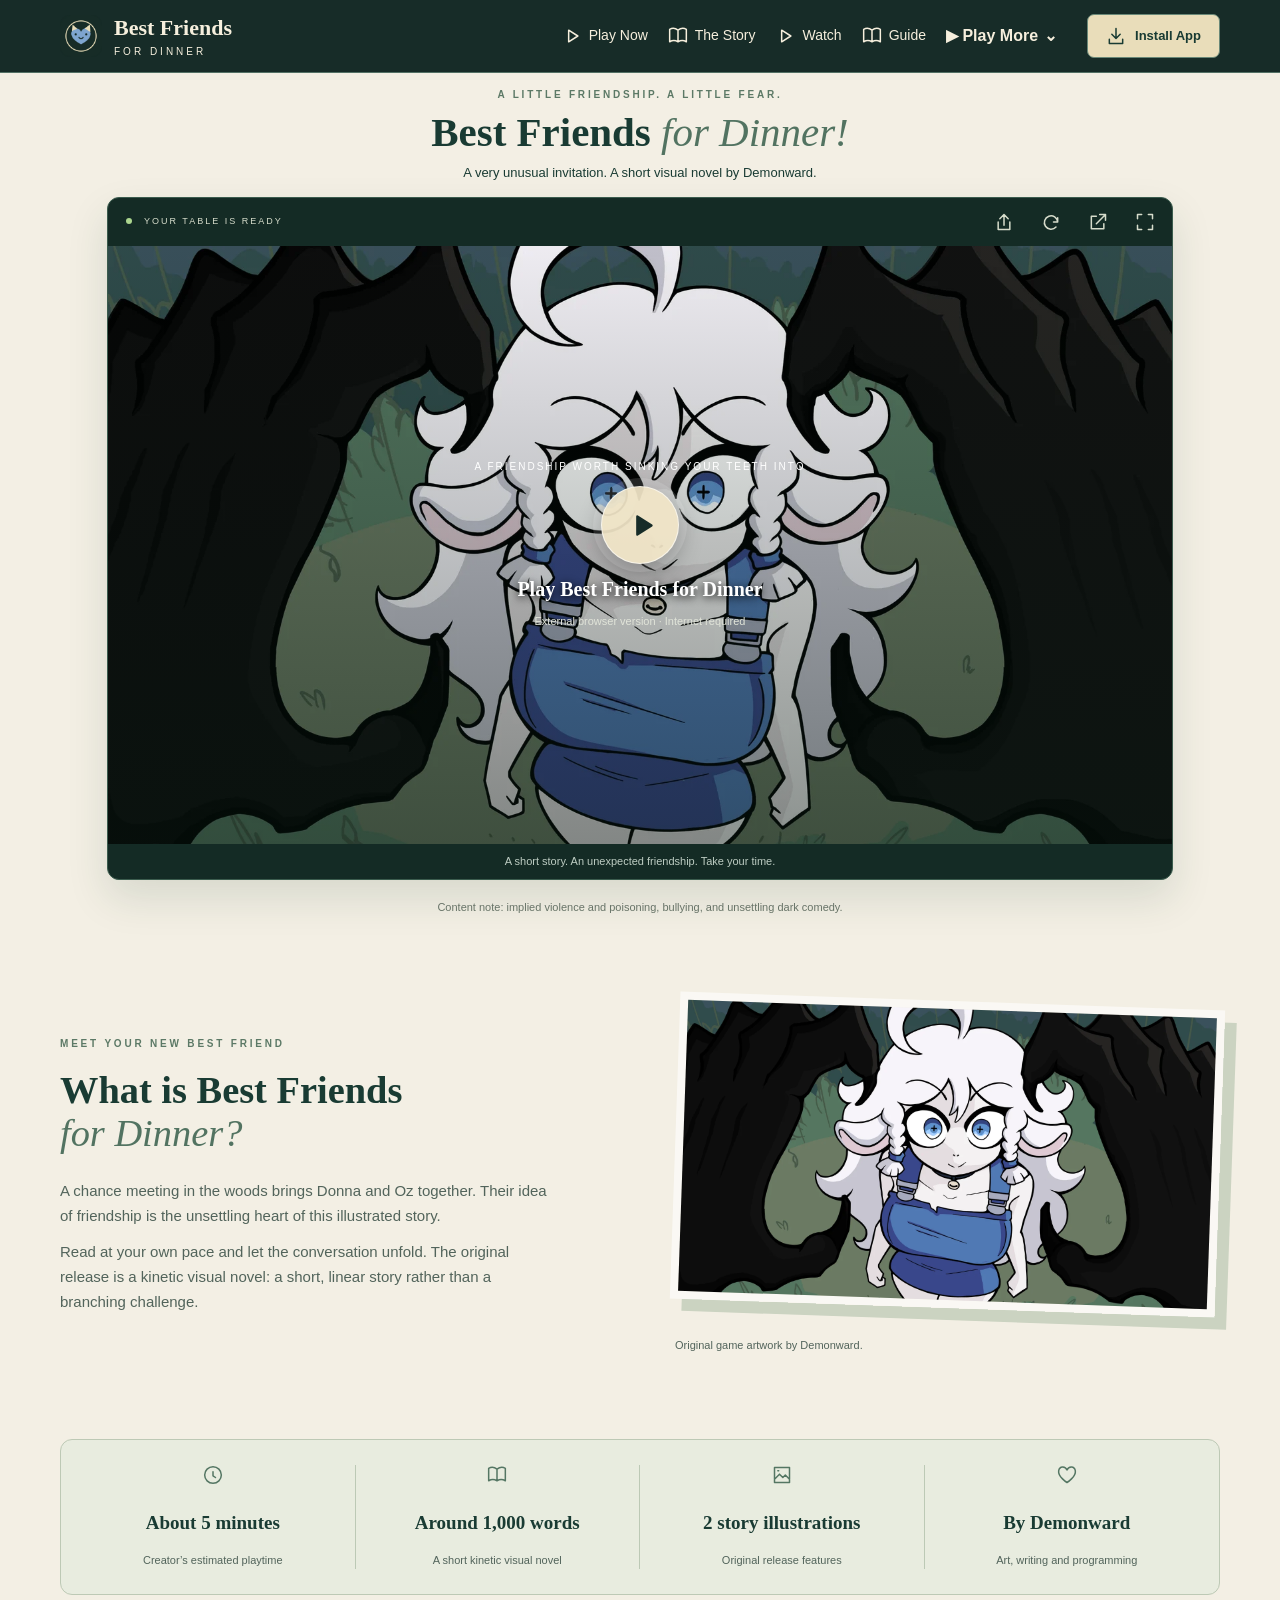
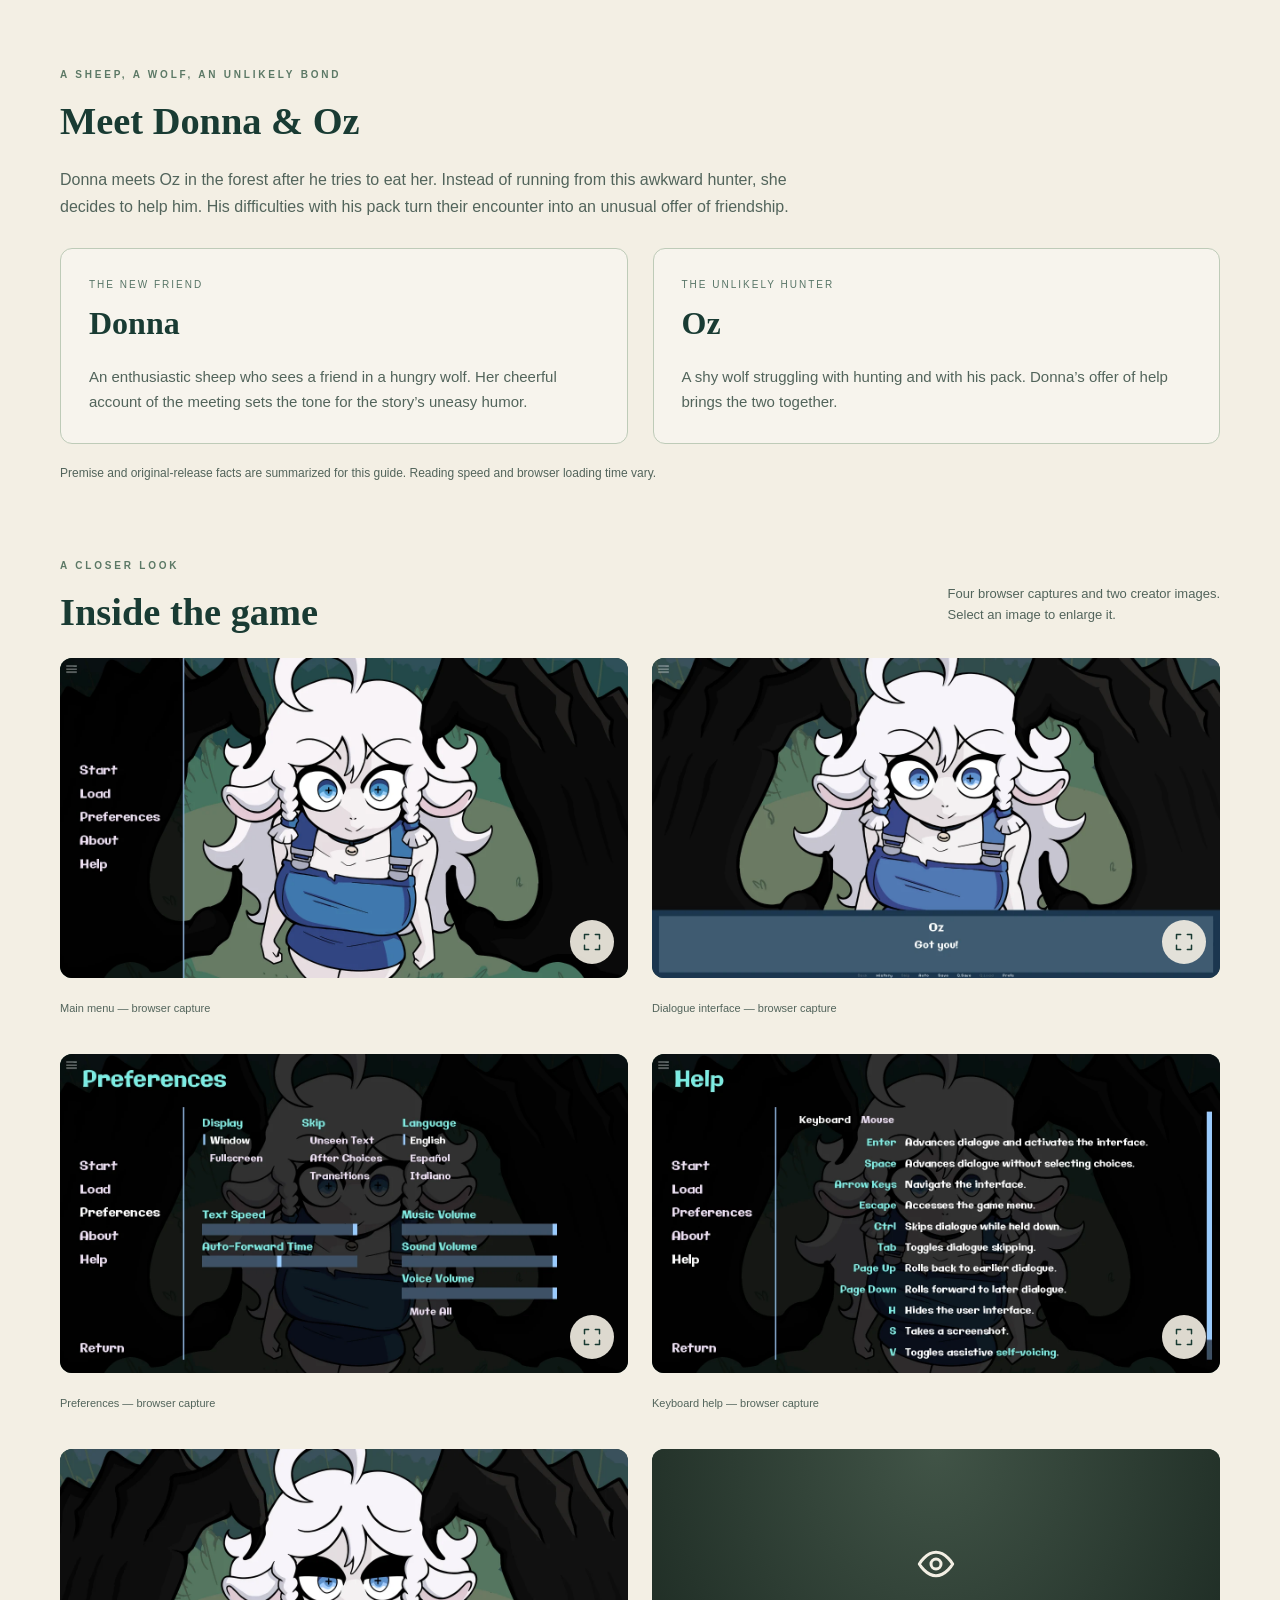
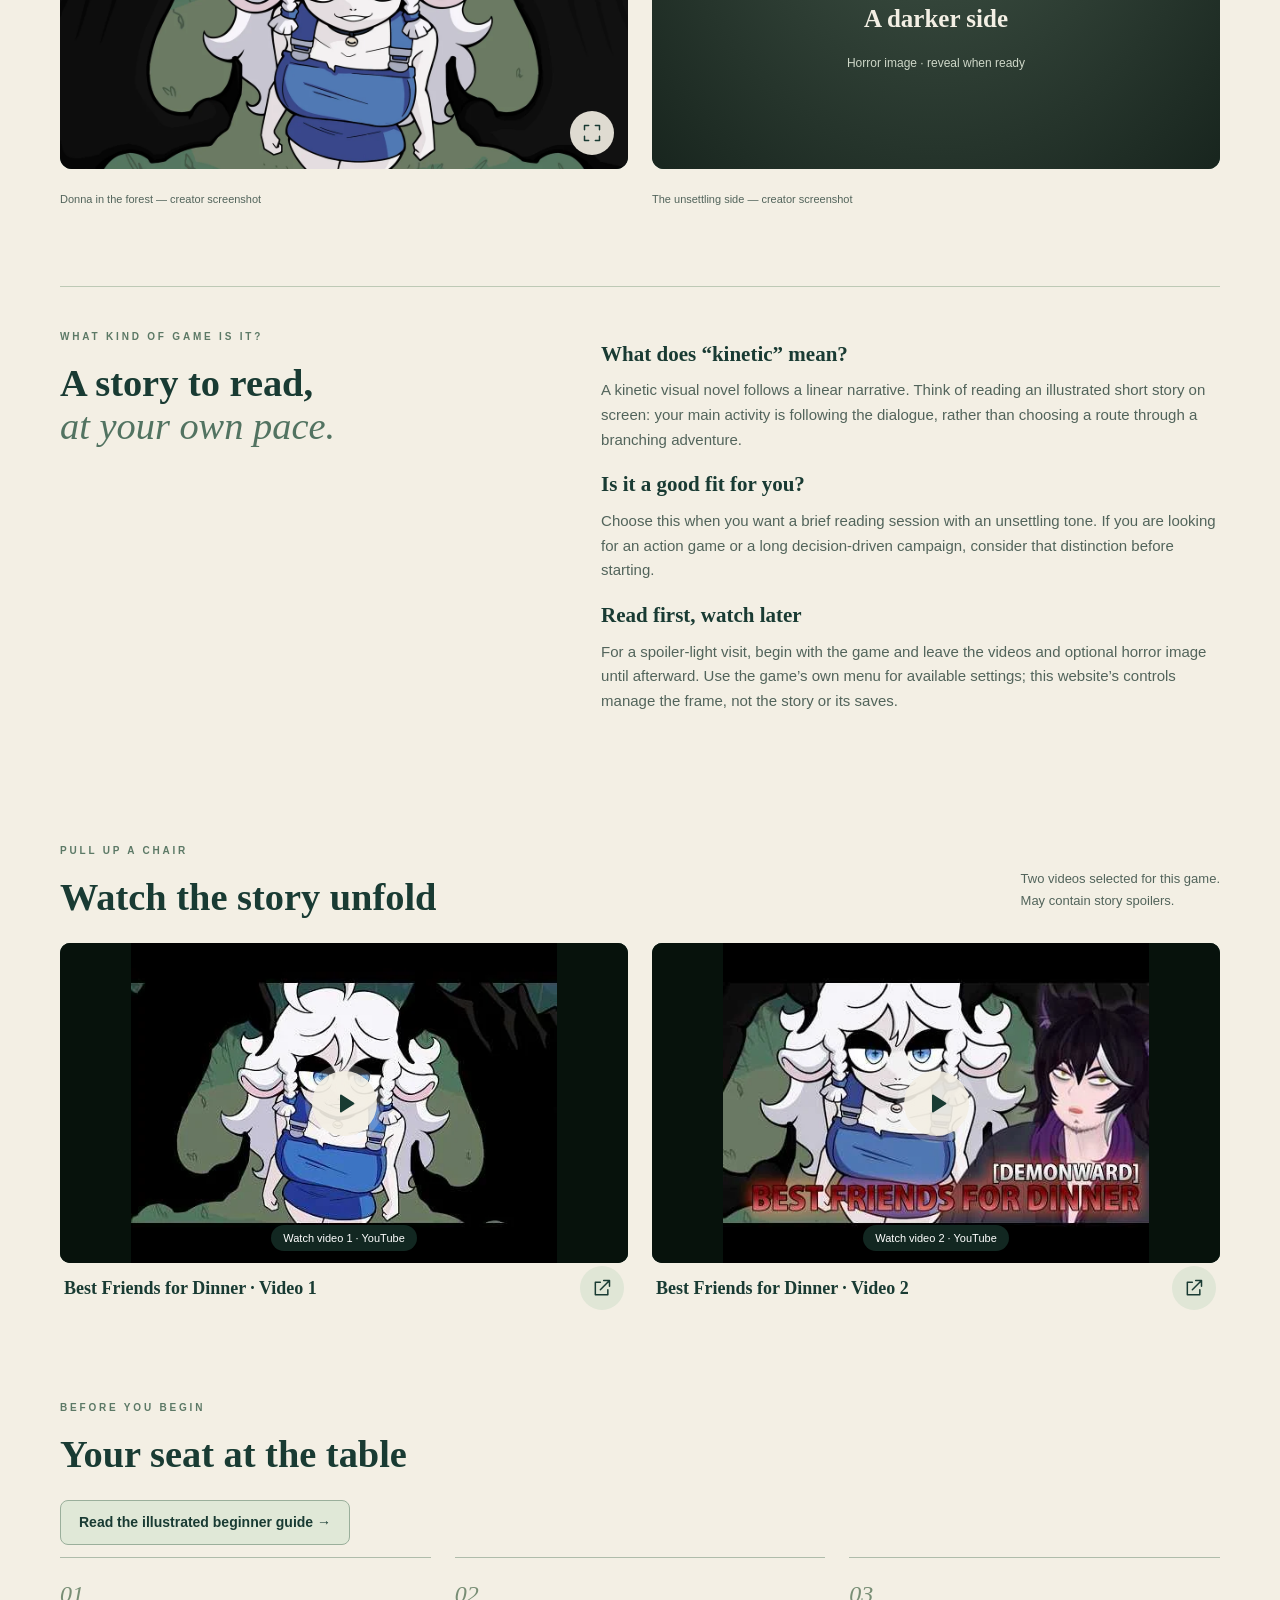
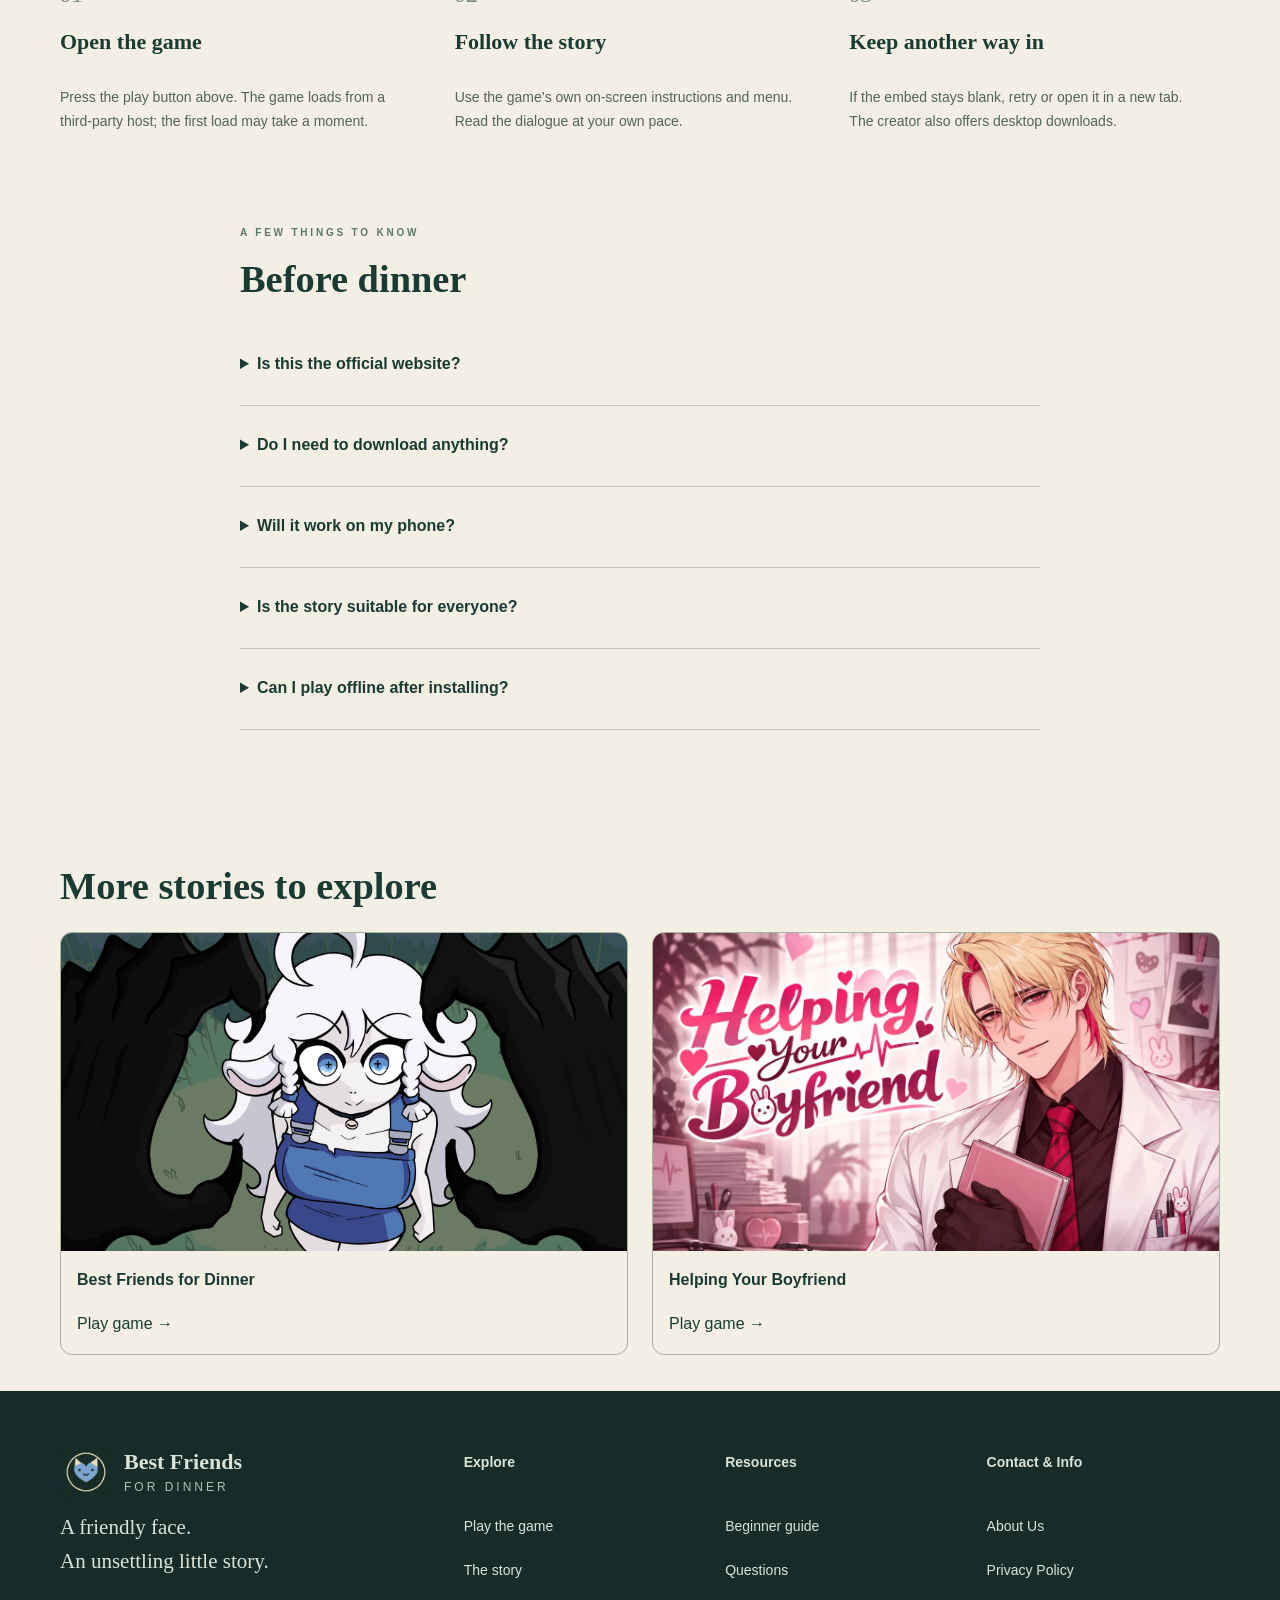
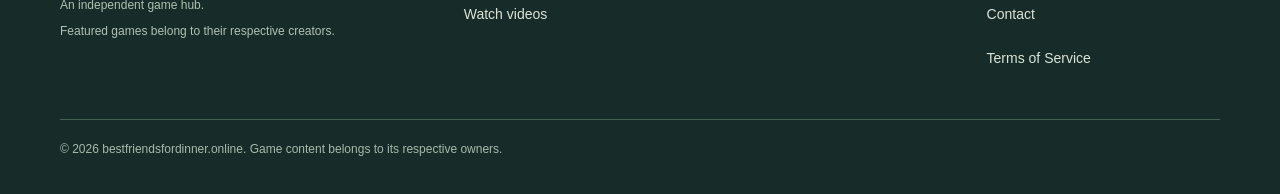
==== index.html @ 3413de53 "Remove itch.io links from homepage" ====
<!DOCTYPE html><html lang="en"><head><meta charSet="utf-8"/><meta name="viewport" content="width=device-width, initial-scale=1"/><link rel="preload" as="image" href="/best-friends-for-dinner-logo.webp"/><link rel="preload" as="image" href="/best-friends-for-dinner-cover.webp"/><link rel="preload" as="image" href="/best-friends-for-dinner-interface-main-menu.webp"/><link rel="stylesheet" href="/_next/static/css/a005304eccc5b1fb.css" data-precedence="next"/><link rel="preload" as="script" fetchPriority="low" href="/_next/static/chunks/webpack-0d7744c7309922d8.js"/><script src="/_next/static/chunks/fa220fce-a2ae67357b377627.js" async=""></script><script src="/_next/static/chunks/650-83bfecec2b462406.js" async=""></script><script src="/_next/static/chunks/main-app-3e320964a0427bde.js" async=""></script><script src="/_next/static/chunks/666-1fc91f6bea3b0098.js" async=""></script><script src="/_next/static/chunks/app/page-38f5332bb169260f.js" async=""></script><script src="/_next/static/chunks/app/layout-a928e40fabfda013.js" async=""></script><link rel="preload" href="https://data.1back.link/js/app.js" as="script"/><title>Best Friends for Dinner! — A Sweetly Unsettling Story</title><meta name="description" content="Meet Donna and Oz in Best Friends for Dinner, a short dark-comedy visual novel by Demonward. Open the browser game, watch videos and find the original release."/><link rel="manifest" href="/manifest.webmanifest"/><meta name="keywords" content="Best Friends for Dinner,Demonward visual novel,Best Friends for Dinner browser game"/><link rel="canonical" href="https://bestfriendsfordinner.online/"/><meta property="og:title" content="Best Friends for Dinner! — A Sweetly Unsettling Story"/><meta property="og:description" content="Meet Donna and Oz in Best Friends for Dinner, a short dark-comedy visual novel by Demonward. Open the browser game, watch videos and find the original release."/><meta property="og:image" content="https://bestfriendsfordinner.online/best-friends-for-dinner-cover.webp"/><meta property="og:type" content="website"/><meta name="twitter:card" content="summary_large_image"/><meta name="twitter:title" content="Best Friends for Dinner! — A Sweetly Unsettling Story"/><meta name="twitter:description" content="Meet Donna and Oz in Best Friends for Dinner, a short dark-comedy visual novel by Demonward. Open the browser game, watch videos and find the original release."/><meta name="twitter:image" content="https://bestfriendsfordinner.online/best-friends-for-dinner-cover.webp"/><link rel="icon" href="/favicon.png"/><script src="/_next/static/chunks/polyfills-42372ed130431b0a.js" noModule=""></script></head><body><div hidden=""><!--$--><!--/$--></div><a class="skip" href="#main">Skip to content</a><header><div class="wrap nav"><a class="brand" href="/"><img src="/best-friends-for-dinner-logo.webp" width="42" height="42" alt="Sheep and wolf dinner-plate emblem"/><span>Best Friends<small>FOR DINNER</small></span></a><nav aria-label="Main navigation"><a class="play-link" href="/#play"><svg viewBox="0 0 24 24" width="20" height="20" fill="none" stroke="currentColor" stroke-width="1.8" stroke-linecap="round" stroke-linejoin="round" aria-hidden="true"><path d="M8 5l11 7-11 7Z"></path></svg>Play Now</a><a href="/#story"><svg viewBox="0 0 24 24" width="20" height="20" fill="none" stroke="currentColor" stroke-width="1.8" stroke-linecap="round" stroke-linejoin="round" aria-hidden="true"><path d="M12 5Q7 1 2 4v15q5-3 10 0 5-3 10 0V4q-5-3-10 1v14"></path></svg>The Story</a><a href="/#watch"><svg viewBox="0 0 24 24" width="20" height="20" fill="none" stroke="currentColor" stroke-width="1.8" stroke-linecap="round" stroke-linejoin="round" aria-hidden="true"><path d="M8 5l11 7-11 7Z"></path></svg>Watch</a><a href="/guides/"><svg viewBox="0 0 24 24" width="20" height="20" fill="none" stroke="currentColor" stroke-width="1.8" stroke-linecap="round" stroke-linejoin="round" aria-hidden="true"><path d="M12 5Q7 1 2 4v15q5-3 10 0 5-3 10 0V4q-5-3-10 1v14"></path></svg>Guide</a><details class="play-more"><summary>▶ Play More <span aria-hidden="true">⌄</span></summary><div><a href="/">Best Friends for Dinner</a><a href="/helping-your-boyfriend/">Helping Your Boyfriend</a></div></details></nav><button class="install"><svg viewBox="0 0 24 24" width="20" height="20" fill="none" stroke="currentColor" stroke-width="1.8" stroke-linecap="round" stroke-linejoin="round" aria-hidden="true"><path d="M12 3v12m-5-5 5 5 5-5M4 16v5h16v-5"></path></svg><span>Install App</span></button></div></header><dialog><button class="close icon" aria-label="Close installation help" title="Close"><svg viewBox="0 0 24 24" width="20" height="20" fill="none" stroke="currentColor" stroke-width="1.8" stroke-linecap="round" stroke-linejoin="round" aria-hidden="true"><path d="M6 6l12 12M18 6L6 18"></path></svg></button><h2>Keep a seat saved</h2><p>Install this website for easy return visits. The game and videos still need internet.</p><p>On iPhone or iPad: Share → Add to Home Screen. Elsewhere: use your browser’s install menu, or bookmark this page.</p><button><svg viewBox="0 0 24 24" width="20" height="20" fill="none" stroke="currentColor" stroke-width="1.8" stroke-linecap="round" stroke-linejoin="round" aria-hidden="true"><path d="M8 8h12v13H8zM16 8V3H3v13h5"></path></svg> Copy site link</button><input aria-label="Website address for manual copying" readOnly="" value="https://bestfriendsfordinner.online/"/><p role="status"></p></dialog><main id="main"><section class="intro wrap"><span class="eyebrow">A LITTLE FRIENDSHIP. A LITTLE FEAR.</span><h1>Best Friends <em>for Dinner!</em></h1><p>A very unusual invitation. A short visual novel by Demonward.</p></section><section id="play" class="game-wrap"><div class="game-top"><span><i></i> YOUR TABLE IS READY</span><div class="tools"><button class="icon" aria-label="Share website link" title="Share website link"><svg viewBox="0 0 24 24" width="20" height="20" fill="none" stroke="currentColor" stroke-width="1.8" stroke-linecap="round" stroke-linejoin="round" aria-hidden="true"><path d="M12 16V3m-5 5 5-5 5 5M5 12v9h14v-9"></path></svg></button><button class="icon" aria-label="Reload game" title="Reload game (unsaved progress may be lost)"><svg viewBox="0 0 24 24" width="20" height="20" fill="none" stroke="currentColor" stroke-width="1.8" stroke-linecap="round" stroke-linejoin="round" aria-hidden="true"><path d="M20 7v5h-5M20 12a8 8 0 1 0-2 6"></path></svg></button><a class="icon" href="https://s.templeofthejackal.com/games/best-friends-for-dinner/" target="_blank" rel="noopener noreferrer" aria-label="Open game in new tab" title="Open game in new tab"><svg viewBox="0 0 24 24" width="20" height="20" fill="none" stroke="currentColor" stroke-width="1.8" stroke-linecap="round" stroke-linejoin="round" aria-hidden="true"><path d="M14 3h7v7M21 3L10 14M10 5H4v15h15v-6"></path></svg></a><button class="icon" aria-label="Fullscreen game" title="Fullscreen game"><svg viewBox="0 0 24 24" width="20" height="20" fill="none" stroke="currentColor" stroke-width="1.8" stroke-linecap="round" stroke-linejoin="round" aria-hidden="true"><path d="M8 3H3v5m13-5h5v5M3 16v5h5m13-5v5h-5"></path></svg></button></div></div><div class="game"><img src="/best-friends-for-dinner-cover.webp" width="1280" height="720" alt="Best Friends for Dinner cover artwork"/><div class="start"><span>A FRIENDSHIP WORTH SINKING YOUR TEETH INTO</span><button class="launch-orb" aria-label="Play Best Friends for Dinner" title="Play Best Friends for Dinner"><svg viewBox="0 0 24 24" width="20" height="20" fill="none" stroke="currentColor" stroke-width="1.8" stroke-linecap="round" stroke-linejoin="round" aria-hidden="true"><path d="M8 5l11 7-11 7Z"></path></svg></button><strong class="launch-caption">Play <!-- -->Best Friends for Dinner</strong><small>External browser version · Internet required</small></div></div><p class="game-status" role="status">A short story. An unexpected friendship. Take your time.</p></section><div class="wrap"><p class="warning">Content note: implied violence and poisoning, bullying, and unsettling dark comedy.</p><section id="story" class="story"><div><span class="eyebrow">MEET YOUR NEW BEST FRIEND</span><h2>What is Best Friends<br/><em>for Dinner?</em></h2><p>A chance meeting in the woods brings Donna and Oz together. Their idea of friendship is the unsettling heart of this illustrated story.</p><p>Read at your own pace and let the conversation unfold. The original release is a kinetic visual novel: a short, linear story rather than a branching challenge.</p></div><figure><img src="/best-friends-for-dinner-cover.webp" alt="Donna looks up between dark wolf paws in a forest" width="1280" height="720" loading="lazy"/><figcaption>Original game artwork by Demonward.</figcaption></figure></section><section class="game-facts" aria-label="Original game at a glance"><div><svg viewBox="0 0 24 24" width="20" height="20" fill="none" stroke="currentColor" stroke-width="1.8" stroke-linecap="round" stroke-linejoin="round" aria-hidden="true"><path d="M12 8v5l3 2M22 12a10 10 0 1 1-20 0 10 10 0 0 1 20 0"></path></svg><strong>About 5 minutes</strong><small>Creator’s estimated playtime</small></div><div><svg viewBox="0 0 24 24" width="20" height="20" fill="none" stroke="currentColor" stroke-width="1.8" stroke-linecap="round" stroke-linejoin="round" aria-hidden="true"><path d="M12 5Q7 1 2 4v15q5-3 10 0 5-3 10 0V4q-5-3-10 1v14"></path></svg><strong>Around 1,000 words</strong><small>A short kinetic visual novel</small></div><div><svg viewBox="0 0 24 24" width="20" height="20" fill="none" stroke="currentColor" stroke-width="1.8" stroke-linecap="round" stroke-linejoin="round" aria-hidden="true"><path d="M3 3h18v18H3zM3 17l6-6 4 4 3-3 5 5M7 7h1"></path></svg><strong>2 story illustrations</strong><small>Original release features</small></div><div><svg viewBox="0 0 24 24" width="20" height="20" fill="none" stroke="currentColor" stroke-width="1.8" stroke-linecap="round" stroke-linejoin="round" aria-hidden="true"><path d="M12 21S1 14 2 7c1-6 8-6 10-1 2-5 9-5 10 1 1 7-10 14-10 14"></path></svg><strong>By Demonward</strong><small>Art, writing and programming</small></div></section><section class="story-details" id="characters"><span class="eyebrow">A SHEEP, A WOLF, AN UNLIKELY BOND</span><h2>Meet Donna &amp; Oz</h2><p class="section-lead">Donna meets Oz in the forest after he tries to eat her. Instead of running from this awkward hunter, she decides to help him. His difficulties with his pack turn their encounter into an unusual offer of friendship.</p><div class="character-notes"><article><span class="character-label">THE NEW FRIEND</span><h3>Donna</h3><p>An enthusiastic sheep who sees a friend in a hungry wolf. Her cheerful account of the meeting sets the tone for the story’s uneasy humor.</p></article><article><span class="character-label">THE UNLIKELY HUNTER</span><h3>Oz</h3><p>A shy wolf struggling with hunting and with his pack. Donna’s offer of help brings the two together.</p></article></div><p class="source-note">Premise and original-release facts are summarized for this guide. Reading speed and browser loading time vary.</p></section><section class="gallery-section" id="gallery"><div class="sectionhead"><div><span class="eyebrow">A CLOSER LOOK</span><h2>Inside the game</h2></div><p>Four browser captures and two creator images.<br/>Select an image to enlarge it.</p></div><div class="gallery-grid"><figure><div class="gallery-image"><button aria-label="Enlarge Main menu — browser capture" title="Enlarge image"><img src="/best-friends-for-dinner-interface-main-menu.webp" alt="Game main menu with Start, Load, Preferences and Help" width="1280" height="720" loading="lazy"/><span class="zoom-mark"><svg viewBox="0 0 24 24" width="20" height="20" fill="none" stroke="currentColor" stroke-width="1.8" stroke-linecap="round" stroke-linejoin="round" aria-hidden="true"><path d="M8 3H3v5m13-5h5v5M3 16v5h5m13-5v5h-5"></path></svg></span></button></div><figcaption>Main menu — browser capture</figcaption></figure><figure><div class="gallery-image"><button aria-label="Enlarge Dialogue interface — browser capture" title="Enlarge image"><img src="/best-friends-for-dinner-interface-dialogue.webp" alt="Opening conversation with Oz in the dialogue panel" width="1280" height="720" loading="lazy"/><span class="zoom-mark"><svg viewBox="0 0 24 24" width="20" height="20" fill="none" stroke="currentColor" stroke-width="1.8" stroke-linecap="round" stroke-linejoin="round" aria-hidden="true"><path d="M8 3H3v5m13-5h5v5M3 16v5h5m13-5v5h-5"></path></svg></span></button></div><figcaption>Dialogue interface — browser capture</figcaption></figure><figure><div class="gallery-image"><button aria-label="Enlarge Preferences — browser capture" title="Enlarge image"><img src="/best-friends-for-dinner-interface-preferences.webp" alt="Preferences with reading speed, languages and volume sliders" width="1280" height="720" loading="lazy"/><span class="zoom-mark"><svg viewBox="0 0 24 24" width="20" height="20" fill="none" stroke="currentColor" stroke-width="1.8" stroke-linecap="round" stroke-linejoin="round" aria-hidden="true"><path d="M8 3H3v5m13-5h5v5M3 16v5h5m13-5v5h-5"></path></svg></span></button></div><figcaption>Preferences — browser capture</figcaption></figure><figure><div class="gallery-image"><button aria-label="Enlarge Keyboard help — browser capture" title="Enlarge image"><img src="/best-friends-for-dinner-interface-help.webp" alt="Keyboard controls displayed on the game Help screen" width="1280" height="720" loading="lazy"/><span class="zoom-mark"><svg viewBox="0 0 24 24" width="20" height="20" fill="none" stroke="currentColor" stroke-width="1.8" stroke-linecap="round" stroke-linejoin="round" aria-hidden="true"><path d="M8 3H3v5m13-5h5v5M3 16v5h5m13-5v5h-5"></path></svg></span></button></div><figcaption>Keyboard help — browser capture</figcaption></figure><figure><div class="gallery-image"><button aria-label="Enlarge Donna in the forest — creator screenshot" title="Enlarge image"><img src="/best-friends-for-dinner-scene-donna.webp" alt="Donna smiling between the wolf’s paws in a forest" width="1280" height="720" loading="lazy"/><span class="zoom-mark"><svg viewBox="0 0 24 24" width="20" height="20" fill="none" stroke="currentColor" stroke-width="1.8" stroke-linecap="round" stroke-linejoin="round" aria-hidden="true"><path d="M8 3H3v5m13-5h5v5M3 16v5h5m13-5v5h-5"></path></svg></span></button></div><figcaption>Donna in the forest — creator screenshot</figcaption></figure><figure><div class="gallery-image"><button class="reveal-image" aria-label="Reveal unsettling wolf screenshot" title="Reveal horror image"><svg viewBox="0 0 24 24" width="20" height="20" fill="none" stroke="currentColor" stroke-width="1.8" stroke-linecap="round" stroke-linejoin="round" aria-hidden="true"><path d="M2 12s4-7 10-7 10 7 10 7-4 7-10 7S2 12 2 12m13 0a3 3 0 1 1-6 0 3 3 0 0 1 6 0"></path></svg><strong>A darker side</strong><span>Horror image · reveal when ready</span></button></div><figcaption>The unsettling side — creator screenshot</figcaption></figure></div><dialog class="lightbox" aria-label="Game artwork viewer"><button class="close icon" aria-label="Close artwork viewer" title="Close"><svg viewBox="0 0 24 24" width="20" height="20" fill="none" stroke="currentColor" stroke-width="1.8" stroke-linecap="round" stroke-linejoin="round" aria-hidden="true"><path d="M6 6l12 12M18 6L6 18"></path></svg></button><img src="/best-friends-for-dinner-interface-main-menu.webp" alt="Game main menu with Start, Load, Preferences and Help"/><div class="lightbox-controls"><button class="icon" aria-label="Previous image" title="Previous image"><svg viewBox="0 0 24 24" width="20" height="20" fill="none" stroke="currentColor" stroke-width="1.8" stroke-linecap="round" stroke-linejoin="round" aria-hidden="true"><path d="m15 5-7 7 7 7"></path></svg></button><p aria-live="polite">Main menu — browser capture</p><button class="icon" aria-label="Next image" title="Next image"><svg viewBox="0 0 24 24" width="20" height="20" fill="none" stroke="currentColor" stroke-width="1.8" stroke-linecap="round" stroke-linejoin="round" aria-hidden="true"><path d="m9 5 7 7-7 7"></path></svg></button></div></dialog></section><section class="reading-notes" id="gameplay"><div><span class="eyebrow">WHAT KIND OF GAME IS IT?</span><h2>A story to read,<br/><em>at your own pace.</em></h2></div><div><h3>What does “kinetic” mean?</h3><p>A kinetic visual novel follows a linear narrative. Think of reading an illustrated short story on screen: your main activity is following the dialogue, rather than choosing a route through a branching adventure.</p><h3>Is it a good fit for you?</h3><p>Choose this when you want a brief reading session with an unsettling tone. If you are looking for an action game or a long decision-driven campaign, consider that distinction before starting.</p><h3>Read first, watch later</h3><p>For a spoiler-light visit, begin with the game and leave the videos and optional horror image until afterward. Use the game’s own menu for available settings; this website’s controls manage the frame, not the story or its saves.</p></div></section><section id="watch"><div class="sectionhead"><div><span class="eyebrow">PULL UP A CHAIR</span><h2>Watch the story unfold</h2></div><p>Two videos selected for this game.<br/>May contain story spoilers.</p></div><div class="videos"><article><div class="video"><button class="video-preview" aria-label="Play video 1 on YouTube" title="Play video 1"><img src="/best-friends-for-dinner-video-1.webp" alt="Donna in the first selected video thumbnail" width="480" height="360" loading="lazy"/><span class="video-play"><svg viewBox="0 0 24 24" width="20" height="20" fill="none" stroke="currentColor" stroke-width="1.8" stroke-linecap="round" stroke-linejoin="round" aria-hidden="true"><path d="M8 5l11 7-11 7Z"></path></svg></span><small>Watch video <!-- -->1<!-- --> · YouTube</small></button></div><div class="video-caption"><h3>Best Friends for Dinner · Video <!-- -->1</h3><a class="icon" href="https://www.youtube.com/watch?v=VWbT8WBo8qs" target="_blank" rel="noopener noreferrer" aria-label="Open video 1 on YouTube" title="Open on YouTube"><svg viewBox="0 0 24 24" width="20" height="20" fill="none" stroke="currentColor" stroke-width="1.8" stroke-linecap="round" stroke-linejoin="round" aria-hidden="true"><path d="M14 3h7v7M21 3L10 14M10 5H4v15h15v-6"></path></svg></a></div></article><article><div class="video"><button class="video-preview" aria-label="Play video 2 on YouTube" title="Play video 2"><img src="/best-friends-for-dinner-video-2.webp" alt="Donna beside a presenter avatar in the second selected video thumbnail" width="480" height="360" loading="lazy"/><span class="video-play"><svg viewBox="0 0 24 24" width="20" height="20" fill="none" stroke="currentColor" stroke-width="1.8" stroke-linecap="round" stroke-linejoin="round" aria-hidden="true"><path d="M8 5l11 7-11 7Z"></path></svg></span><small>Watch video <!-- -->2<!-- --> · YouTube</small></button></div><div class="video-caption"><h3>Best Friends for Dinner · Video <!-- -->2</h3><a class="icon" href="https://www.youtube.com/watch?v=euAuwFD16II" target="_blank" rel="noopener noreferrer" aria-label="Open video 2 on YouTube" title="Open on YouTube"><svg viewBox="0 0 24 24" width="20" height="20" fill="none" stroke="currentColor" stroke-width="1.8" stroke-linecap="round" stroke-linejoin="round" aria-hidden="true"><path d="M14 3h7v7M21 3L10 14M10 5H4v15h15v-6"></path></svg></a></div></article></div></section><section id="guide" class="guide"><span class="eyebrow">BEFORE YOU BEGIN</span><h2>Your seat at the table</h2><p><a class="guide-cta" href="/guides/">Read the illustrated beginner guide →</a></p><div class="cards"><article><span>01</span><h3>Open the game</h3><p>Press the play button above. The game loads from a third-party host; the first load may take a moment.</p></article><article><span>02</span><h3>Follow the story</h3><p>Use the game’s own on-screen instructions and menu. Read the dialogue at your own pace.</p></article><article><span>03</span><h3>Keep another way in</h3><p>If the embed stays blank, retry or open it in a new tab. The creator also offers desktop downloads.</p></article></div></section><section id="faq" class="faq"><span class="eyebrow">A FEW THINGS TO KNOW</span><h2>Before dinner</h2><details><summary>Is this the official website?</summary><p>No. This is an independent game hub. Demonward created the game.</p></details><details><summary>Do I need to download anything?</summary><p>The embedded version opens in your browser. It requires an internet connection. Desktop downloads are available separately from the creator.</p></details><details><summary>Will it work on my phone?</summary><p>The website adapts to small screens, but compatibility and touch controls depend on the externally hosted game. Landscape orientation may help. Mobile gameplay has not been verified.</p></details><details><summary>Is the story suitable for everyone?</summary><p>It includes implied violence, poisoning, bullying and unsettling humor. Review the content note before starting, even though the artwork looks friendly.</p></details><details><summary>Can I play offline after installing?</summary><p>No. Installation gives you a convenient website shortcut. The external game and videos still require an internet connection.</p></details></section></div></main><!--$--><!--/$--><section class="wrap more-games"><h2>More stories to explore</h2><div><a href="/"><img src="/best-friends-for-dinner-cover.webp" alt="Best Friends for Dinner cover" width="640" height="360" loading="lazy"/><strong>Best Friends for Dinner</strong><span>Play game →</span></a><a href="/helping-your-boyfriend/"><img src="/helping-your-boyfriend-cover.webp" alt="Helping Your Boyfriend cover" width="640" height="360" loading="lazy"/><strong>Helping Your Boyfriend</strong><span>Play game →</span></a></div></section><footer><div class="wrap footer-main"><div><a class="brand" href="/"><img src="/best-friends-for-dinner-logo.webp" width="52" height="52" alt=""/><span>Best Friends<small>FOR DINNER</small></span></a><p>A friendly face.<br/>An unsettling little story.</p><small>An independent game hub.<br/>Featured games belong to their respective creators.</small></div><div class="footer-links"><nav aria-label="Explore"><h2>Explore</h2><a href="/#play">Play the game</a><a href="/#story">The story</a><a href="/#watch">Watch videos</a></nav><nav aria-label="Resources"><h2>Resources</h2><a href="/guides/">Beginner guide</a><a href="/#faq">Questions</a></nav><nav aria-label="Contact and information"><h2>Contact &amp; Info</h2><a href="/about/">About Us</a><a href="/privacy/">Privacy Policy</a><a href="/contact/">Contact</a><a href="/terms/">Terms of Service</a></nav></div></div><p class="wrap copyright">© 2026 bestfriendsfordinner.online. Game content belongs to its respective owners.</p></footer><script src="/_next/static/chunks/webpack-0d7744c7309922d8.js" id="_R_" async=""></script><script>(self.__next_f=self.__next_f||[]).push([0])</script><script>self.__next_f.push([1,"1:\"$Sreact.fragment\"\n2:\"static/chunks/666-1fc91f6bea3b0098.js\"\n3:\"static/chunks/app/page-38f5332bb169260f.js\"\n4:I[5666,[\"666\",\"$2\",\"974\",\"$3\"],\"Header\"]\n5:I[781,[],\"\"]\n6:I[6617,[],\"\"]\n7:I[5666,[\"666\",\"$2\",\"974\",\"$3\"],\"Footer\"]\n8:\"static/chunks/app/layout-a928e40fabfda013.js\"\n9:I[5869,[\"666\",\"$2\",\"177\",\"$8\"],\"\"]\nb:I[5666,[\"666\",\"$2\",\"974\",\"$3\"],\"Game\"]\nc:I[5666,[\"666\",\"$2\",\"974\",\"$3\"],\"Icon\"]\n15:\"ViewportBoundary\"\n16:I[4016,[],\"$15\"]\n18:\"MetadataBoundary\"\n19:I[4016,[],\"$18\"]\n1a:\"$Sreact.suspense\"\n1c:I[719,[],\"default\",1]\n:HL[\"/_next/static/css/a005304eccc5b1fb.css\",\"style\"]\na:[[\"children\",{\"s\":\"__PAGE__\",\"h\":512,\"d\":{\"r\":[\"$\",\"$1\",\"c\",{\"children\":[[\"$\",\"main\",null,{\"id\":\"main\",\"children\":[[\"$\",\"section\",null,{\"className\":\"intro wrap\",\"children\":[[\"$\",\"span\",null,{\"className\":\"eyebrow\",\"children\":\"A LITTLE FRIENDSHIP. A LITTLE FEAR.\"}],[\"$\",\"h1\",null,{\"children\":[\"Best Friends \",[\"$\",\"em\",null,{\"children\":\"for Dinner!\"}]]}],[\"$\",\"p\",null,{\"children\":\"A very unusual invitation. A short visual novel by Demonward.\"}]]}],[\"$\",\"$Lb\",null,{}],[\"$\",\"div\",null,{\"className\":\"wrap\",\"children\":[[\"$\",\"p\",null,{\"className\":\"warning\",\"children\":\"Content note: implied violence and poisoning, bullying, and unsettling dark comedy.\"}],[\"$\",\"section\",null,{\"id\":\"story\",\"className\":\"story\",\"children\":[[\"$\",\"div\",null,{\"children\":[[\"$\",\"span\",null,{\"className\":\"eyebrow\",\"children\":\"MEET YOUR NEW BEST FRIEND\"}],[\"$\",\"h2\",null,{\"children\":[\"What is Best Friends\",[\"$\",\"br\",null,{}],[\"$\",\"em\",null,{\"children\":\"for Dinner?\"}]]}],[\"$\",\"p\",null,{\"children\":\"A chance meeting in the woods brings Donna and Oz together. Their idea of friendship is the unsettling heart of this illustrated story.\"}],[\"$\",\"p\",null,{\"children\":\"Read at your own pace and let the conversation unfold. The original release is a kinetic visual novel: a short, linear story rather than a branching challenge.\"}]]}],[\"$\",\"figure\",null,{\"children\":[[\"$\",\"img\",null,{\"src\":\"/best-friends-for-dinner-cover.webp\",\"alt\":\"Donna looks up between dark wolf paws in a forest\",\"width\":\"1280\",\"height\":\"720\",\"loading\":\"lazy\"}],[\"$\",\"figcaption\",null,{\"children\":\"Original game artwork by Demonward.\"}]]}]]}],[[\"$\",\"section\",null,{\"className\":\"game-facts\",\"aria-label\":\"Original game at a glance\",\"children\":[[\"$\",\"div\",\"About 5 minutes\",{\"children\":[[\"$\",\"$Lc\",null,{\"kind\":\"clock\"}],[\"$\",\"strong\",null,{\"children\":\"About 5 minutes\"}],[\"$\",\"small\",null,{\"children\":\"Creator’s estimated playtime\"}]]}],[\"$\",\"div\",\"Around 1,000 words\",{\"children\":[[\"$\",\"$Lc\",null,{\"kind\":\"book\"}],[\"$\",\"strong\",null,{\"children\":\"Around 1,000 words\"}],[\"$\",\"small\",null,{\"children\":\"A short kinetic visual novel\"}]]}],[\"$\",\"div\",\"2 story illustrations\",{\"children\":[[\"$\",\"$Lc\",null,{\"kind\":\"image\"}],[\"$\",\"strong\",null,{\"children\":\"2 story illustrations\"}],[\"$\",\"small\",null,{\"children\":\"Original release features\"}]]}],[\"$\",\"div\",\"By Demonward\",{\"children\":[[\"$\",\"$Lc\",null,{\"kind\":\"heart\"}],[\"$\",\"strong\",null,{\"children\":\"By Demonward\"}],[\"$\",\"small\",null,{\"children\":\"Art, writing and programming\"}]]}]]}],[\"$\",\"section\",null,{\"className\":\"story-details\",\"id\":\"characters\",\"children\":[[\"$\",\"span\",null,{\"className\":\"eyebrow\",\"children\":\"A SHEEP, A WOLF, AN UNLIKELY BOND\"}],[\"$\",\"h2\",null,{\"children\":\"Meet Donna \u0026 Oz\"}],[\"$\",\"p\",null,{\"className\":\"section-lead\",\"children\":\"Donna meets Oz in the forest after he tries to eat her. Instead of running from this awkward hunter, she decides to help him. His difficulties with his pack turn their encounter into an unusual offer of friendship.\"}],\"$Ld\",\"$Le\"]}],\"$Lf\",\"$L10\"],\"$L11\",\"$L12\",\"$L13\"]}]]}],null,\"$L14\"]}],\"p\":false,\"v\":null}}]]\n0:{\"P\":null,\"c\":[\"\",\"\"],\"q\":\"\",\"i\":false,\"t\":{\"t\":{\"s\":\"\",\"h\":528,\"d\":{\"r\":[\"$\",\"$1\",\"c\",{\"children\":[[[\"$\",\"link\",\"0\",{\"rel\":\"stylesheet\",\"href\":\"/_next/static/css/a005304eccc5b1fb.css\",\"precedence\":\"next\",\"crossOrigin\":\"$undefined\",\"nonce\":\"$undefined\"}]],[\"$\",\"html\",null,{\"lang\":\"en\",\"children\":[\"$\",\"body\",null,{\"children\":[[\"$\",\"a\",null,{\"className\":\"skip\",\"href\":\"#main\",\"children\":\"Skip to content\"}],[\"$\",\"$L4\",null,{}],[\"$\",\"$L5\",null,{\"parallelRouterKey\":\"children\",\"error\":\"$undefined\",\"errorStyles\":\"$undefined\",\"errorScripts\":\"$undefined\",\"template\":[\"$\",\"$L6\",null,{}],\"templateStyles\":\"$undefined\",\"templateScripts\":\"$undefined\",\"notFound\":[[\"$\",\"main\",null,{\"id\":\"main\",\"className\":\"wrap document\",\"children\":[[\"$\",\"h1\",null,{\"children\":\"A seat is missing.\"}],[\"$\",\"p\",null,{\"children\":\"This page could not be found.\"}],[\"$\",\"a\",null,{\"href\":\"/\",\"children\":\"Return to the game →\"}]]}],[]],\"forbidden\":\"$undefined\",\"unauthorized\":\"$undefined\"}],[\"$\",\"section\",null,{\"className\":\"wrap more-games\",\"children\":[[\"$\",\"h2\",null,{\"children\":\"More stories to explore\"}],[\"$\",\"div\",null,{\"children\":[[\"$\",\"a\",\"/\",{\"href\":\"/\",\"children\":[[\"$\",\"img\",null,{\"src\":\"/best-friends-for-dinner-cover.webp\",\"alt\":\"Best Friends for Dinner cover\",\"width\":\"640\",\"height\":\"360\",\"loading\":\"lazy\"}],[\"$\",\"strong\",null,{\"children\":\"Best Friends for Dinner\"}],[\"$\",\"span\",null,{\"children\":\"Play game →\"}]]}],[\"$\",\"a\",\"/helping-your-boyfriend/\",{\"href\":\"/helping-your-boyfriend/\",\"children\":[[\"$\",\"img\",null,{\"src\":\"/helping-your-boyfriend-cover.webp\",\"alt\":\"Helping Your Boyfriend cover\",\"width\":\"640\",\"height\":\"360\",\"loading\":\"lazy\"}],[\"$\",\"strong\",null,{\"children\":\"Helping Your Boyfriend\"}],[\"$\",\"span\",null,{\"children\":\"Play game →\"}]]}]]}]]}],[\"$\",\"$L7\",null,{}],[\"$\",\"$L9\",null,{\"src\":\"https://data.1back.link/js/app.js\",\"data-domain\":\"bestfriendsfordinner.online\",\"data-api\":\"https://data.1back.link/api/send\",\"strategy\":\"afterInteractive\"}]]}]}]]}],\"p\":false,\"v\":null},\"c\":\"$Qa\"},\"h\":{\"r\":[\"$\",\"$1\",\"h\",{\"children\":[null,[\"$\",\"$L16\",null,{\"children\":\"$L17\"}],[\"$\",\"$L19\",null,{\"children\":[[\"$\",\"div\",null,{\"hidden\":true,\"children\":[\"$\",\"$1a\",null,{\"name\":\"Next.Metadata\",\"children\":\"$L1b\"}]}],null]}],null]}],\"p\":false,\"v\":null}},\"m\":\"$undefined\",\"G\":[\"$1c\",[]],\"S\":true,\"r\":\"$undefined\",\"s\":\"$undefined\",\"a\":\"$undefined\",\"l\":\"$undefined\",\"p\":\"$undefined\",\"d\":\"$undefined\",\"b\":\"m-02TqfUpSEcJ-9PENQSX\"}\n1d:I[5666,[\"666\",\"$2\",\"974\",\"$3\"],\"Gallery\"]\n1e:I[5666,[\"666\",\"$2\",\"974\",\"$3\"],\"Videos\"]\n1f:I[4016,[],\"OutletBoundary\"]\nd:[\"$\",\"div\",null,{\"className\":\"character-notes\",\"children\":[[\"$\",\"article\",null,{\"children\":[[\"$\",\"span\",null,{\"className\":\"character-label\",\"children\":\"THE NEW FRIEND\"}],[\"$\",\"h3\",null,{\"children\":\"Donna\"}],[\"$\",\"p\",null,{\"children\":\"An enthusiastic sheep who sees a friend in a hungry wolf. Her cheerful account of the meeting sets the tone for the story’s uneasy humor.\"}]]}],[\"$\",\"article\",null,{\"children\":[[\"$\",\"span\",null,{\"className\":\"character-label\",\"children\":\"THE UNLIKELY HUNTER\"}],[\"$\",\"h3\",null,{\"children\":\"Oz\"}],[\"$\",\"p\",null,{\"children\":\"A shy wolf struggling with hunting and with his pack. Donna’s offer of help brings the two together.\"}]]}]]}]\ne:[\"$\",\"p\",null,{\"className\":\"source-note\",\"children\":\"Premise and original-release facts are summarized for this guide. Reading speed and browser loading time vary.\"}]\nf:[\"$\",\"$L1d\",null,{}]\n10:[\"$\",\"section\",null,{\"className\":\"reading-notes\",\"id\":\"gameplay\",\"children\":[[\"$\",\"div\",null,{\"children\":[[\"$\",\"span\",null,{\"className\":\"eyebrow\",\"children\":\"WHAT KIND OF GAME IS IT?\"}],[\"$\",\"h2\",null,{\"children\":[\"A story to read,\",[\"$\",\"br\",null,{}],[\"$\",\"em\",null,{\"children\":\"at your own pace.\"}]]}]]}],[\"$\",\"div\",null,{\"children\":[[\"$\",\"h3\",null,{\"children\":\"What does “kinetic” mean?\"}],[\"$\",\"p\",null,{\"children\":\"A kinetic visual novel follows a linear narrative. Think of reading an illustrated short story on screen: your main activity is following the dialogue, rather than choosing a route through a branching adventure.\"}],[\"$\",\"h3\",null,{\"children\":\"Is it a good fit for you?\"}],[\"$\",\"p\",null,{\"children\":\"Choose this when you want a brief reading session with an unsettling tone. If you are looking for an action game or a long decision-driven campaign, consider that distinction before starting.\"}],[\"$\",\"h3\",null,{\"children\":\"Read first, watch later\"}],[\"$\",\"p\",null,{\"children\":\"For a spoiler-light visit, begin with the game and leave the videos and optional horror image until afterward. Use the game’s own menu for available settings; this website’s controls manage the frame, not the story or its saves.\"}]]}]]}]\n11:[\"$\",\"section\",null,{\"id\":\"watch\",\"children\":[[\"$\",\"div\",null,{\"className\":\"sectionhead\",\"children\":[[\"$\",\"div\",null,{\"children\":[[\"$\",\"span\",null,{\"className\":\"eyebrow\",\"children\":\"PULL UP A CHAIR\"}],[\"$\",\"h2\",null,{\"children\":\"Watch the story unfold\"}]]}],[\"$\",\"p\",null,{\"children\":[\"Two videos selected for this game.\",[\"$\",\"br\",null,{}],\"May contain story spoilers.\"]}]]}],[\"$\",\"$L1e\",null,{}]]}]\n12:[\"$\",\"section\",null,{\"id\":\"guide\",\"className\":\"guide\",\"children\":[[\"$\",\"span\",null,{\"className\":\"eyebrow\",\"children\":\"BEFORE YOU BEGIN\"}],[\"$\",\"h2\",null,{\"children\":\"Your seat at the table\"}],[\"$\",\"p\",null,{\"children\":[\"$\",\"a\",null,{\"className\":\"guide-cta\",\"href\":\"/guides/\",\"children\":\"Read the illustrated beginner guide →\"}]}],[\"$\",\"div\",null,{\"className\":\"cards\",\"children\":[[\"$\",\"article\",\"01\",{\"children\":[[\"$\",\"span\",null,{\"children\":\"01\"}],[\"$\",\"h3\",null,{\"children\":\"Open the game\"}],[\"$\",\"p\",null,{\"children\":\"Press the play button above. The game loads from a third-party host; the first load may take a moment.\"}]]}],[\"$\",\"article\",\"02\",{\"children\":[[\"$\",\"span\",null,{\"children\":\"02\"}],[\"$\",\"h3\",null,{\"children\":\"Follow the story\"}],[\"$\",\"p\",null,{\"children\":\"Use the game’s own on-screen instructions and menu. Read the dialogue at your own pace.\"}]]}],[\"$\",\"article\",\"03\",{\"children\":[[\"$\",\"span\",null,{\"children\":\"03\"}],[\"$\",\"h3\",null,{\"children\":\"Keep another way in\"}],[\"$\",\"p\",null,{\"children\":\"If the embed stays blank, retry or open it in a new tab. The creator also offers desktop downloads.\"}]]}]]}]]}]\n13:[\"$\",\"section\",null,{\"id\":\"faq\",\"className\":\"faq\",\"children\":[[\"$\",\"span\",null,{\"className\":\"eyebrow\",\"children\":\"A FEW THINGS TO KNOW\"}],[\"$\",\"h2\",null,{\"children\":\"Before dinner\"}],[[\"$\",\"details\",\"Is this the official website?\",{\"children\":[[\"$\",\"summary\",null,{\"children\":\"Is this the official website?\"}],[\"$\",\"p\",null,{\"children\":\"No. This is an independent game hub. Demonward created the game.\"}]]}],[\"$\",\"details\",\"Do I need to download anything?\",{\"children\":[[\"$\",\"summary\",null,{\"children\":\"Do I need to download anything?\"}],[\"$\",\"p\",null,{\"children\":\"The embedded version opens in your browser. It requires an internet connection. Desktop downloads are available separately from the creator.\"}]]}],[\"$\",\"details\",\"Will it work on my phone?\",{\"children\":[[\"$\",\"summary\",null,{\"children\":\"Will it work on my phone?\"}],[\"$\",\"p\",null,{\"children\":\"The website adapts to small screens, but compatibility and touch controls depend on the externally hosted game. Landscape orientation may help. Mobile gameplay has not been verified.\"}]]}],[\"$\",\"details\",\"Is the story suitable for everyone?\",{\"children\":[[\"$\",\"summary\",null,{\"children\":\"Is the story suitable for everyone?\"}],[\"$\",\"p\",null,{\"children\":\"It includes implied violence, poisoning, bullying and unsettling humor. Review the content note before starting, even though the artwork looks friendly.\"}]]}],[\"$\",\"details\",\"Can I play offline after installing?\",{\"children\":[[\"$\",\"summary\",null,{\"children\":\"Can I play offline after installing?\"}],[\"$\",\"p\",null,{\"children\":\"No. Installation gives you a convenient website shortcut. The external game and videos still require an internet connection.\"}]]}]]]}]\n14:[\"$\",\"$L1f\",null,{\"children\":[\"$\",\"$1a\",null,{\"name\":\"Next.MetadataOutlet\",\"children\":\"$@20\"}]}]\n17:[[\"$\",\"meta\",\"0\",{\"charSet\":\"utf-8\"}],[\"$\",\"meta\",\"1\",{\"name\":\"viewport\",\"content\":\"width=device-width, initial-scale=1\"}]]\n21:I[5865,[],\"IconMark\"]\n1b:[[\"$\",\"title\",\"0\",{\"children\":\"Best Friends for Dinner! — A Sweetly Unsettling Story\"}],[\"$\",\"meta\",\"1\",{\"name\":\"description\",\"content\":\"Meet Donna and Oz in Best Friends for Dinner, a short dark-comedy visual novel by Demonward. Open the browser game, watch videos and find the original release.\"}],[\"$\",\"link\",\"2\",{\"rel\":\"manifest\",\"href\":\"/manifest.webmanifest\",\"crossOrigin\":\"$undefined\"}],[\"$\",\"meta\",\"3\",{\"name\":\"keywords\",\"content\":\"Best Friends for Dinner,Demonward visual novel,Best Friends for Dinner browser game\"}],[\"$\",\"link\",\"4\",{\"rel\":\"canonical\",\"href\":\"https://bestfriendsfordinner.online/\"}],[\"$\",\"meta\",\"5\",{\"property\":\"og:title\",\"content\":\"Best Friends for Dinner! — A Sweetly Unsettling Story\"}],[\"$\",\"meta\",\"6\",{\"property\":\"og:description\",\"content\":\"Meet Donna and Oz in Best Friends for Dinner, a short dark-comedy visual novel by Demonward. Open the browser game, watch videos and find the original release.\"}],[\"$\",\"meta\",\"7\",{\"property\":\"og:image\",\"content\":\"https://bestfriendsfordinner.online/best-friends-for-dinner-cover.webp\"}],[\"$\",\"meta\",\"8\",{\"property\":\"og:type\",\"content\":\"website\"}],[\"$\",\"meta\",\"9\",{\"name\":\"twitter:card\",\"content\":\"summary_large_image\"}],[\"$\",\"meta\",\"10\",{\"name\":\"twitter:title\",\"content\":\"Best Friends for Dinner! — A Sweetly Unsettling Story\"}],[\"$\",\"meta\",\"11\",{\"name\":\"twitter:description\",\"content\":\"Meet Donna and Oz in Best Friends for Dinner, a short dark-comedy visual novel by Demonward. Open the browser game, watch videos and find the original release.\"}],[\"$\",\"meta\",\"12\",{\"name\":\"twitter:image\",\"content\":\"https://bestfriendsfordinner.online/best-friends-for-dinner-cover.webp\"}],[\"$\",\"link\",\"13\",{\"rel\":\"icon\",\"href\":\"/favicon.png\"}],[\"$\",\"$L21\",\"14\",{}]]\n20:null\n"])</script></body></html>
---- _next/static/css/a005304eccc5b1fb.css ----
:root{--ink:#193b33;--paper:#f3efe4;--blue:#9dc5e7;--muted:#52645b}*{box-sizing:border-box}html{scroll-behavior:smooth;scrollbar-color:#698878 #142b25}body{margin:0;background:var(--paper);color:var(--ink);font-family:Arial,Helvetica,sans-serif;line-height:1.65}a{color:inherit;text-underline-offset:4px}button,input{font:inherit}a,button{touch-action:manipulation}button{cursor:pointer;border:1px solid #698878;background:var(--ink);color:var(--paper);border-radius:7px;padding:10px 18px;min-height:44px}button:hover{filter:brightness(1.15)}:focus-visible{outline:3px solid #5582b4;outline-offset:4px}.wrap{width:min(1160px,calc(100% - 40px));margin-inline:auto}header{background:#172c28;color:#f6efdd;border-bottom:1px solid #537165}.nav{gap:30px;min-height:82px}.brand,.nav{display:flex;align-items:center}.brand{gap:12px;text-decoration:none;font-family:Georgia,serif;font-size:22px;font-weight:700;line-height:1.15}.brand small{display:block;font:10px Arial;letter-spacing:3px;margin-top:6px}.nav nav{gap:28px;margin-left:auto}.nav nav,.nav nav a{display:flex;align-items:center}.nav nav a{text-decoration:none;font-size:14px;min-height:44px}.install{display:flex;gap:9px;align-items:center;background:#e9ddba;color:#193b33;font-weight:700;font-size:13px;white-space:nowrap}.eyebrow{font-size:10px;letter-spacing:2.8px;font-weight:700;color:#5c7966}.intro{text-align:center;padding:20px 0 16px}h1,h2,h3{font-family:Georgia,serif;line-height:1.12}h1{font-size:clamp(28px,3.6vw,48px);margin:7px 0}h1 em,h2 em{color:#527361;font-weight:400}p{margin:12px 0}.intro p{font-size:13px;margin:8px 0 0}.game-wrap{width:min(1120px,calc(100% - 32px),calc((100svh - 300px)*16/9));margin:auto;background:#142b25;border:1px solid #3b5c4e;border-radius:12px;overflow:hidden;box-shadow:0 18px 40px #173d3020;scroll-margin-top:15px}.game-top{height:48px;display:flex;align-items:center;justify-content:space-between;padding-left:18px;color:#d6dccb;font-size:9px;letter-spacing:2px}.game-top i{display:inline-block;width:6px;height:6px;background:#acd68f;border-radius:50%;margin-right:8px}.tools{display:flex}.icon{width:44px;height:44px;min-height:44px;padding:0;display:inline-flex;align-items:center;justify-content:center;border:0;background:transparent;color:inherit}.game{aspect-ratio:16/9;position:relative;background:#080e0b}.game iframe,.game>img,.video iframe{width:100%;height:100%;border:0;display:block;object-fit:cover}.start{position:absolute;inset:0;display:flex;flex-direction:column;align-items:center;justify-content:flex-end;padding:5%;gap:12px;background:linear-gradient(transparent 32%,#071911cf)}.start>span{font-size:10px;letter-spacing:2px;color:#fff}.start button{display:flex;align-items:center;gap:12px;background:#f1e6c8;color:#172c28;font-weight:700;padding:14px 25px;box-shadow:0 4px 22px #0005}.start small{font-size:11px;color:#e1e4d9}.game-status{color:#becdc3;padding:9px 12px;margin:0}.game-status,.warning{font-size:11px;text-align:center}.warning{color:#677367;margin:18px 0 0}.story{display:grid;grid-template-columns:1fr 1fr;gap:70px;align-items:center;padding:85px 0}h2{font-size:clamp(28px,3vw,40px);margin:14px 0 24px}.story p{max-width:500px;color:var(--muted);font-size:15px}figure{margin:0}figure img{width:100%;height:auto;aspect-ratio:16/9;object-fit:cover;border:8px solid #fff9;box-shadow:12px 12px 0 #cbd3c1;transform:rotate(2deg)}figcaption{font-size:11px;color:var(--muted);margin-top:20px}.textlink{display:inline-block;margin-top:15px;font-size:13px;font-weight:700}.sectionhead{display:flex;justify-content:space-between;align-items:center}.sectionhead p{font-size:13px;color:var(--muted)}.cards,.videos{display:grid;grid-template-columns:repeat(2,minmax(0,1fr));gap:24px}.video{aspect-ratio:16/9;background:#243f35;border-radius:10px;overflow:hidden}.video button{width:100%;height:100%;display:flex;align-items:center;justify-content:center;flex-direction:column;background:radial-gradient(ellipse at top,#426653,#172c28);border:0;position:relative;gap:8px}.video-number{position:absolute;left:20px;top:12px;font:italic 38px Georgia;color:#829c7c}.video button svg{width:40px;height:40px}.video small{color:#b8c8b8;font-size:11px}.video-caption{padding:0 4px}.video-caption h3{font-size:18px;margin-bottom:6px}.video-caption a{font-size:12px;color:var(--muted)}.guide{padding:80px 0 50px}.cards{grid-template-columns:repeat(3,minmax(0,1fr))}.cards article{border-top:1px solid #aebcaa;padding:23px 0;display:grid;grid-template-rows:35px 46px 1fr}.cards article>span{font:italic 24px Georgia;color:#788e75}.cards h3{font-size:22px;margin:12px 0}.cards p{font-size:14px;color:var(--muted);padding-right:15px}.faq{max-width:800px;margin:0 auto 85px}.faq details{border-bottom:1px solid #bfc8b7;padding:18px 0}.faq summary{cursor:pointer;font-weight:700;min-height:44px;display:list-item;padding-top:8px}.faq p{color:var(--muted);font-size:14px}footer{background:#172c28;color:#dbe3d7;padding:55px 0 22px}.footer-main{display:grid;grid-template-columns:minmax(220px,1fr) minmax(0,2.2fr);gap:60px}.footer-main p{font-family:Georgia,serif;font-size:21px}.footer-main small{color:#b0c1b2;font-size:12px}.footer-links{display:grid;grid-template-columns:repeat(3,1fr);gap:28px}.footer-links nav{display:flex;flex-direction:column}.footer-links h2{font:700 14px Arial;min-height:45px;margin:8px 0}.footer-links a{min-height:44px;text-decoration:none;font-size:14px}.copyright{border-top:1px solid #456153;margin-top:36px;padding-top:20px;font-size:12px;color:#a9b9ac}.document{max-width:800px;padding-top:60px;padding-bottom:70px}.document section{margin-top:38px}.document h2{font-size:26px}.lead{font-size:20px;color:var(--muted)}dialog{border:1px solid #839b88;border-radius:14px;background:var(--paper);color:var(--ink);padding:30px;max-width:min(480px,calc(100% - 32px))}dialog::backdrop{background:#071a13bb}dialog h2{padding-right:28px;font-size:30px}dialog input{display:block;width:100%;margin-top:14px;padding:10px;font-size:12px}.close{position:absolute;right:8px;top:8px}.skip{position:fixed;left:10px;top:-100px;background:white;z-index:20}.skip:focus{top:10px}.play-link{animation:bounce 1s ease-in-out infinite}@keyframes bounce{0%,to{transform:translateY(0)}40%{transform:translateY(-8px)}58%{transform:translateY(-3px)}}@media(max-width:900px){.nav{gap:15px}.story{gap:30px}.footer-main{grid-template-columns:1fr}.sectionhead{display:block}}@media(max-width:600px){.wrap{width:calc(100% - 32px)}.nav{flex-wrap:wrap;padding:14px 0;gap:10px}.brand{font-size:18px}.brand img{width:36px;height:36px}.nav .install{margin-left:auto;padding:8px}.nav nav{order:3;width:100%;justify-content:center;gap:35px}.intro{padding:15px 0}.intro .eyebrow{font-size:8px}.intro p{font-size:12px}.start{padding:12px;justify-content:center}.start>span{display:none}.start button{font-size:12px;padding:10px 12px}.start small{font-size:9px}.game-top{letter-spacing:1px;font-size:8px;padding-left:10px}.game-status{font-size:10px}.story{padding:55px 0}.cards,.story,.videos{grid-template-columns:1fr}.cards article{grid-template-rows:auto auto auto}.guide{padding-top:50px}.footer-links{grid-template-columns:1fr;gap:22px}.footer-links h2{min-height:20px}.document{padding-top:35px}}@media(prefers-reduced-motion:reduce){html{scroll-behavior:auto}.play-link{animation:none}}.nav nav a{gap:7px}.tools{gap:3px;padding-right:5px}.tools .icon{border-radius:50%;transition:background .18s,color .18s}.tools .icon:hover{background:#e9ddba;color:#142b25}.game-top>span{flex:1 1;min-width:0}.start{justify-content:center;background:linear-gradient(#0719110a,#07191170)}.start .launch-orb{border-radius:50%;width:78px;height:78px;min-height:78px;padding:0;justify-content:center;background:#f1e6c8ed;border:1px solid #fff9;box-shadow:0 0 0 8px #fff2,0 8px 25px #0005;transition:transform .18s,box-shadow .18s}.launch-orb svg{width:31px;height:31px;margin-left:4px;fill:currentColor}.start .launch-orb:hover{transform:scale(1.06);box-shadow:0 0 0 12px #fff2,0 8px 25px #0005}.launch-caption{font-family:Georgia,serif;color:#fff;font-size:20px;text-shadow:0 2px 8px #000}.game-facts{display:grid;grid-template-columns:repeat(4,minmax(0,1fr));border:1px solid #bdc9b5;border-radius:12px;padding:25px 10px;background:#e8ecdf;margin-bottom:65px}.game-facts>div{display:grid;grid-template-rows:30px auto 1fr;justify-items:center;text-align:center;gap:5px;padding:0 12px;border-right:1px solid #bcc9b5}.game-facts>div:last-child{border:0}.game-facts svg{color:#547663}.game-facts strong{font-family:Georgia,serif;font-size:19px}.game-facts small{color:var(--muted);font-size:11px}.section-lead{max-width:760px;color:var(--muted)}.character-notes{display:grid;grid-template-columns:repeat(2,minmax(0,1fr));gap:25px;margin:28px 0 20px}.character-notes article{padding:28px;border-radius:12px;border:1px solid #becbb8;background:#ffffff50;display:grid;grid-template-rows:auto auto 1fr}.character-label{font-size:10px;letter-spacing:2px;color:#577466}.character-notes h3{font-size:32px;margin:12px 0}.character-notes p{font-size:15px;color:var(--muted);margin-bottom:0}.source-note{font-size:12px;color:var(--muted)}.gallery-section{padding:55px 0 65px}.gallery-grid{display:grid;grid-template-columns:repeat(2,minmax(0,1fr));gap:24px}.gallery-image{aspect-ratio:16/9;border-radius:12px;overflow:hidden;background:#193b33}.gallery-image button{display:block;width:100%;height:100%;padding:0;border:0;position:relative;border-radius:0}.gallery-image img{display:block;width:100%;height:100%;object-fit:cover;border:0;box-shadow:none;transform:none}.zoom-mark{position:absolute;right:14px;bottom:14px;border-radius:50%;width:44px;height:44px;display:grid;place-items:center;background:#f3efe4e8;color:#193b33;transition:transform .18s}.gallery-image button:hover .zoom-mark{transform:scale(1.1)}.gallery-image .reveal-image{display:flex;flex-direction:column;align-items:center;justify-content:center;gap:14px;background:radial-gradient(ellipse at top,#415447,#18251e)}.reveal-image svg{width:40px;height:40px}.reveal-image strong{font-family:Georgia,serif;font-size:25px}.reveal-image span{font-size:12px;color:#ced7c8}.gallery-grid figcaption{display:flex;align-items:center;justify-content:space-between;min-height:44px;margin-top:8px}.lightbox{width:min(1100px,calc(100% - 32px));max-width:none;padding:46px 16px 10px;background:#13261f;color:#f3efe4;max-height:94dvh}.lightbox>img{display:block;width:100%;height:auto;max-height:70dvh;object-fit:contain}.lightbox-controls{display:grid;grid-template-columns:44px 1fr 44px;align-items:center;gap:12px}.lightbox-controls p{text-align:center;font-size:13px}.icon:disabled{opacity:.35;cursor:default}.reading-notes{display:grid;grid-template-columns:1fr 1.3fr;gap:65px;margin-bottom:75px;padding:35px 0;border-top:1px solid #bdc9b5}.reading-notes h3{font-size:21px;margin-bottom:12px}.reading-notes p{font-size:15px;color:var(--muted)}.reading-notes h2{margin-top:14px}.video .video-preview{padding:0;position:relative;overflow:hidden}.video-preview img{position:absolute;inset:0;width:100%;height:100%;object-fit:contain;background:#07120c}.video-play{position:relative;z-index:1;display:grid;place-items:center;width:65px;height:65px;background:#f3efe4e8;color:#193b33;border-radius:50%;box-shadow:0 0 0 7px #fff3;transition:transform .18s}.video-play svg{width:27px!important;height:27px!important;fill:currentColor;margin-left:3px}.video-preview:hover .video-play{transform:scale(1.1)}.video-preview small{position:absolute;bottom:12px;z-index:1;background:#142b25e8;padding:4px 12px;border-radius:20px;color:#fff}.video-caption{display:grid;grid-template-columns:1fr 44px;gap:10px;align-items:center}.video-caption h3{margin:15px 0}.video-caption .icon{background:#e0e6d6;border-radius:50%;color:#193b33}.video-caption .icon:hover{background:#c5d4bc}dialog button:not(.icon){display:inline-flex;align-items:center;justify-content:center;gap:9px;margin:6px 6px 6px 0}.gallery-section,.reading-notes,.story-details{scroll-margin-top:20px}@media(max-width:700px){.game-facts{grid-template-columns:repeat(2,minmax(0,1fr));gap:25px 0}.game-facts>div:nth-child(2){border:0}.character-notes,.gallery-grid,.reading-notes{grid-template-columns:1fr}.reading-notes{gap:10px}.gallery-section{padding:40px 0}.game-facts{margin-bottom:40px}.gallery-grid{gap:24px}.character-notes article{padding:22px}}@media(max-width:600px){.start{gap:9px}.start .launch-orb{width:56px;height:56px;min-height:56px}.launch-orb svg{width:25px;height:25px}.launch-caption{font-size:14px}.tools{gap:0;padding-right:2px}.game-top{padding-left:8px}.game-top>span{font-size:7px;letter-spacing:.4px;line-height:1.5}.nav nav{gap:25px}.nav nav a{gap:6px}.nav nav svg{width:17px}.gallery-grid figcaption,.lightbox-controls p{font-size:11px}.game-facts strong{font-size:17px}}@media(prefers-reduced-motion:reduce){.start .launch-orb,.tools .icon,.video-play,.zoom-mark{transition:none}.gallery-image button:hover .zoom-mark,.start .launch-orb:hover,.video-preview:hover .video-play{transform:none}}.guide-page{padding-block:42px 65px}.guide-page>p{max-width:850px}.guide-toc{display:flex;flex-wrap:wrap;gap:12px;margin:25px 0}.guide-cta,.guide-toc a{display:inline-flex;gap:8px;align-items:center;justify-content:center;min-height:44px;padding:10px 18px;border:1px solid #9aaf9b;border-radius:8px;text-decoration:none;background:#e0e8d7;font-weight:700;font-size:14px}.guide-cta:hover,.guide-toc a:hover{background:#c9d9bf}.guide-row{display:grid;grid-template-columns:1fr 1fr;gap:38px;align-items:center;margin:55px 0}.guide-page section{scroll-margin-top:20px}.guide-page figure img{transform:none;box-shadow:none;border:1px solid #a4b69f;border-radius:10px}.guide-page figure figcaption{margin-top:10px;min-height:44px}.guide-shots{display:grid;grid-template-columns:1fr 1fr;gap:24px;margin:30px 0}.controls-table{overflow-x:auto;border:1px solid #b4c3ad;border-radius:10px}.controls-table table{border-collapse:collapse;width:100%;font-size:14px}.controls-table td,.controls-table th{text-align:left;padding:15px;border-bottom:1px solid #c3cebc;vertical-align:top}.controls-table thead{background:#e0e8d7}.controls-table tbody th{min-width:130px}.guide-page .faq{max-width:850px;margin-top:55px}.game-facts strong{min-height:2.4em;display:flex;align-items:center;justify-content:center}.gallery-grid figcaption{gap:10px}.gallery-grid figcaption .icon{flex-shrink:0}.nav nav{gap:20px}.game:fullscreen{width:100%;height:100%;aspect-ratio:auto;display:grid;place-items:center}.game:fullscreen iframe{width:min(100vw,calc(100vh*16/9));height:min(100vh,calc(100vw*9/16))}@media(max-width:700px){.guide-row,.guide-shots{grid-template-columns:1fr;gap:20px}.guide-page{padding-top:25px}.guide-row{margin-block:36px}.guide-toc{display:grid;grid-template-columns:1fr 1fr}.guide-toc a{padding:10px 6px}}@media(max-width:600px){.nav nav{display:grid;grid-template-columns:repeat(4,minmax(0,1fr));gap:4px}.nav nav a{font-size:12px;gap:4px;justify-content:center}.nav nav svg{width:15px}.game-facts strong{min-height:2.5em}}.nav{min-height:72px}.brand{min-height:44px}.brand,.install{flex-shrink:0}.nav nav{min-width:0}.nav nav a{white-space:nowrap}.intro{padding:14px 0}.intro .eyebrow{display:block;line-height:1.5}.intro h1{font-size:clamp(28px,3.2vw,42px);margin:7px 0;line-height:1.15}.intro p{line-height:1.5;margin-top:6px}.game-wrap{max-width:calc(100% - 32px)}.game-status{line-height:1.5;overflow-wrap:anywhere}.tools{flex-shrink:0}.start{text-align:center}.start>span{max-width:100%;line-height:1.4}.launch-caption{line-height:1.3}.start small{line-height:1.4}.footer-main>*,.gallery-grid>*,.guide-row>*,.reading-notes>*,.story>*{min-width:0}.copyright,.document p,.footer-links a,.guide-page p{overflow-wrap:anywhere}.guide-page h1{font-size:clamp(28px,3.2vw,42px);overflow-wrap:break-word}dialog{overflow-y:auto;overscroll-behavior:contain}.lightbox,dialog{max-height:calc(100dvh - 24px)}.lightbox>img{max-height:calc(100dvh - 150px)}.lightbox-controls p{min-width:0;overflow-wrap:anywhere}.cards article{grid-template-rows:35px minmax(58px,auto) 1fr}.cards h3{line-height:1.25}.footer-links a{padding-block:8px}.controls-table td{overflow-wrap:anywhere}.close{z-index:1}@media(max-width:760px) and (min-height:501px){.nav{flex-wrap:wrap;padding-block:10px;gap:6px 12px}.nav .install{margin-left:auto}.nav nav{order:3;flex-basis:100%;display:grid;grid-template-columns:repeat(4,minmax(0,1fr));gap:4px}.nav nav a{justify-content:center;font-size:13px;gap:5px}.game-wrap{width:min(1120px,calc(100% - 32px),calc((100svh - 280px)*16/9))}}@media(max-width:600px){.nav{padding-block:10px;gap:6px}.intro{padding:12px 0}.intro .eyebrow{font-size:8px;letter-spacing:2px}.intro h1{font-size:clamp(26px,7.2vw,32px)}.intro p{font-size:12px}.start{gap:8px;padding:10px}.launch-caption{font-size:14px}.start small{font-size:10px}.story{padding-block:42px}.story figure img{transform:none;box-shadow:5px 5px 0 #cbd3c1}.guide{padding-top:42px}.gallery-section{padding-block:36px}.faq{margin-bottom:50px}.game-status{font-size:10px;padding:7px 10px}.game-facts{padding:20px 5px}.game-facts>div{padding-inline:6px}.character-notes{gap:16px}.guide-page{padding-bottom:45px}dialog{padding:24px 18px}.lightbox{padding:46px 10px 8px}.lightbox-controls{gap:5px}.nav nav a{font-size:12px}.cards article{grid-template-rows:auto auto auto}}@media(orientation:landscape) and (max-height:500px){.nav{min-height:52px;padding-block:4px;gap:12px;flex-wrap:nowrap}.nav .brand{font-size:16px;gap:7px}.nav .brand img{width:30px;height:30px}.nav .brand small{font-size:8px;letter-spacing:2px;margin-top:3px}.nav nav{order:0;flex-basis:auto;display:flex;gap:12px;width:auto;margin-left:auto}.nav nav a{font-size:12px;gap:4px}.nav nav svg{width:16px}.nav .install{padding:8px;margin-left:0;font-size:12px}.intro{padding:5px 0}.intro .eyebrow{display:none}.intro h1{font-size:24px;line-height:1.15;margin:3px 0}.intro p{font-size:10px;line-height:1.3;margin:3px 0}.game-wrap{width:min(900px,calc(100% - 24px),calc((100svh - 202px)*16/9));max-width:calc(100% - 24px);border-radius:9px}.game-top{height:44px;padding-left:7px;letter-spacing:.3px}.game-top>span{font-size:7px;line-height:1.4}.tools{gap:0;padding-right:0}.game-status{font-size:10px;line-height:1.4;padding:4px 8px}.start{gap:6px;padding:8px}.start>span{display:none}.start .launch-orb{width:48px;height:48px;min-height:48px;box-shadow:0 0 0 4px #fff2,0 5px 16px #0005}.launch-orb svg{width:23px;height:23px}.launch-caption{font-size:12px}.start small{font-size:8px}.warning{margin-top:10px}.lightbox>img{max-height:calc(100dvh - 135px)}}@media(orientation:landscape) and (max-height:500px) and (max-width:700px){.nav{gap:8px}.nav .brand{font-size:14px}.nav .brand small{font-size:7px;letter-spacing:1px}.nav nav{gap:7px}.nav nav a{font-size:11px}.nav nav svg{display:none}.nav .install{gap:4px;font-size:11px}.nav .install svg{width:17px}.game-top>span{display:none}.tools{margin-left:auto;margin-right:auto}}.nav nav a{min-width:44px}.play-more{position:relative}.play-more summary{list-style:none;cursor:pointer;min-height:44px;display:flex;align-items:center;gap:6px;font-weight:700;animation:play-bounce 2.4s ease-in-out infinite}.play-more[open] summary{animation:none}.play-more>div{position:absolute;right:0;top:100%;z-index:30;min-width:230px;background:#19362d;padding:12px;border-radius:10px;box-shadow:0 8px 20px #0004}.nav .play-more a{display:flex;white-space:normal;padding:8px;min-height:44px}.play-more summary:focus-visible{outline:2px solid currentColor;outline-offset:3px}@keyframes play-bounce{0%,80%,to{transform:translateY(0)}90%{transform:translateY(-4px)}}.more-games{padding-block:36px}.more-games>div{display:grid;grid-template-columns:repeat(2,minmax(0,1fr));gap:24px}.more-games a{display:flex;flex-direction:column;border:1px solid #a4b69f;border-radius:12px;overflow:hidden;text-decoration:none}.more-games img{width:100%;aspect-ratio:16/9;height:auto;object-fit:cover}.more-games strong{padding:16px;min-height:60px}.more-games a>span{padding:0 16px 16px;margin-top:auto}.boyfriend-article{max-width:900px;padding-block:28px}.boyfriend-article section{margin-block:36px;scroll-margin-top:20px}.boyfriend-article p{line-height:1.85}.boyfriend-article figure{margin:24px 0}.boyfriend-article img{width:100%;height:auto;aspect-ratio:16/9;object-fit:contain;background:#19362d;border-radius:12px}.boyfriend-article figcaption{font-size:13px;margin-top:8px}@media(max-width:1000px){.nav{flex-wrap:wrap}.nav nav{order:3;flex-basis:100%;display:grid;grid-template-columns:repeat(5,minmax(0,1fr));gap:4px}.nav .install{margin-left:auto}.play-more summary{justify-content:center;font-size:12px}.nav nav a{font-size:12px}.nav nav svg{display:none}}@media(max-width:480px){.more-games>div{grid-template-columns:1fr}.nav nav a,.play-more summary{font-size:10px}.play-more summary{gap:2px}}@media(prefers-reduced-motion:reduce){.play-more summary{animation:none}}@media(orientation:landscape) and (max-height:500px) and (max-width:1000px){.nav{flex-wrap:wrap}.nav nav{margin:0;flex-basis:100%;width:100%}.game-wrap{width:min(900px,calc(100% - 24px),calc((100svh - 250px)*16/9))}.start small{display:none}.start{gap:2px}.start .launch-orb{width:44px;height:44px;min-height:44px}.launch-caption{font-size:10px}}
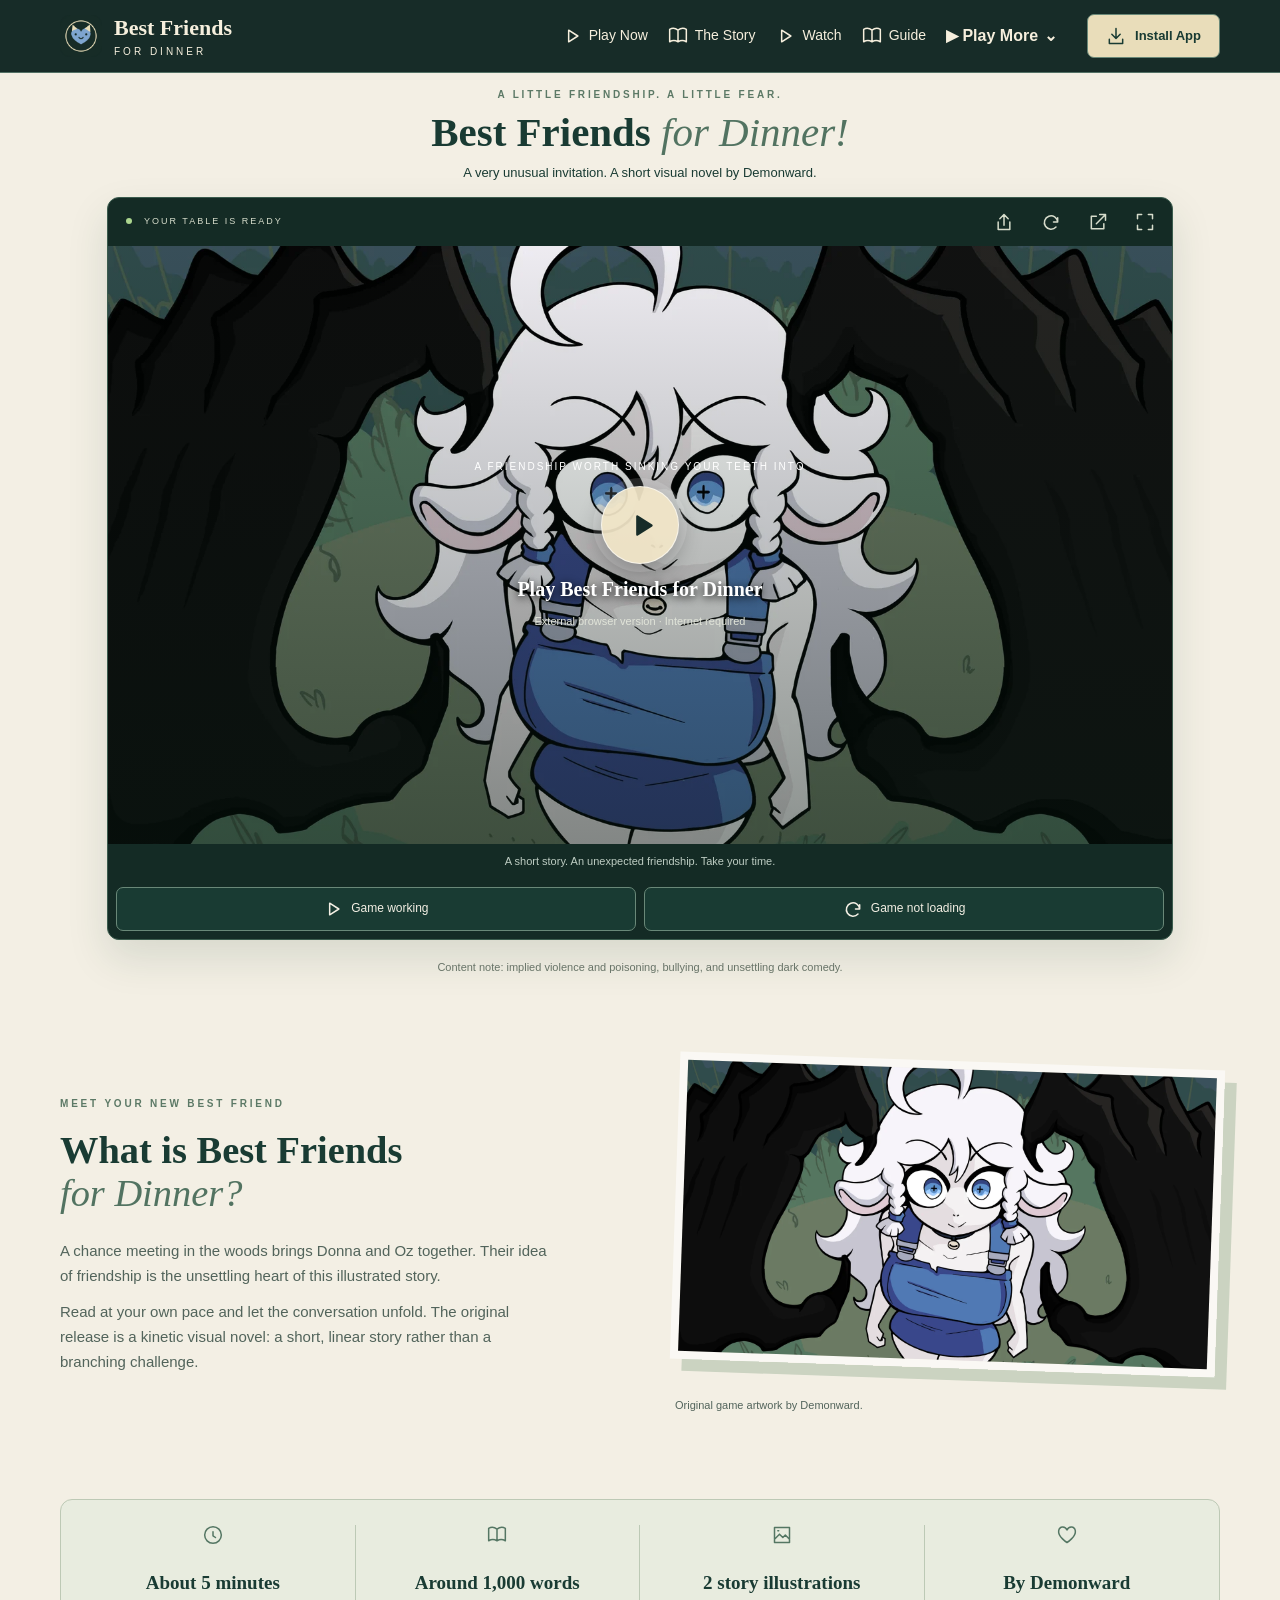
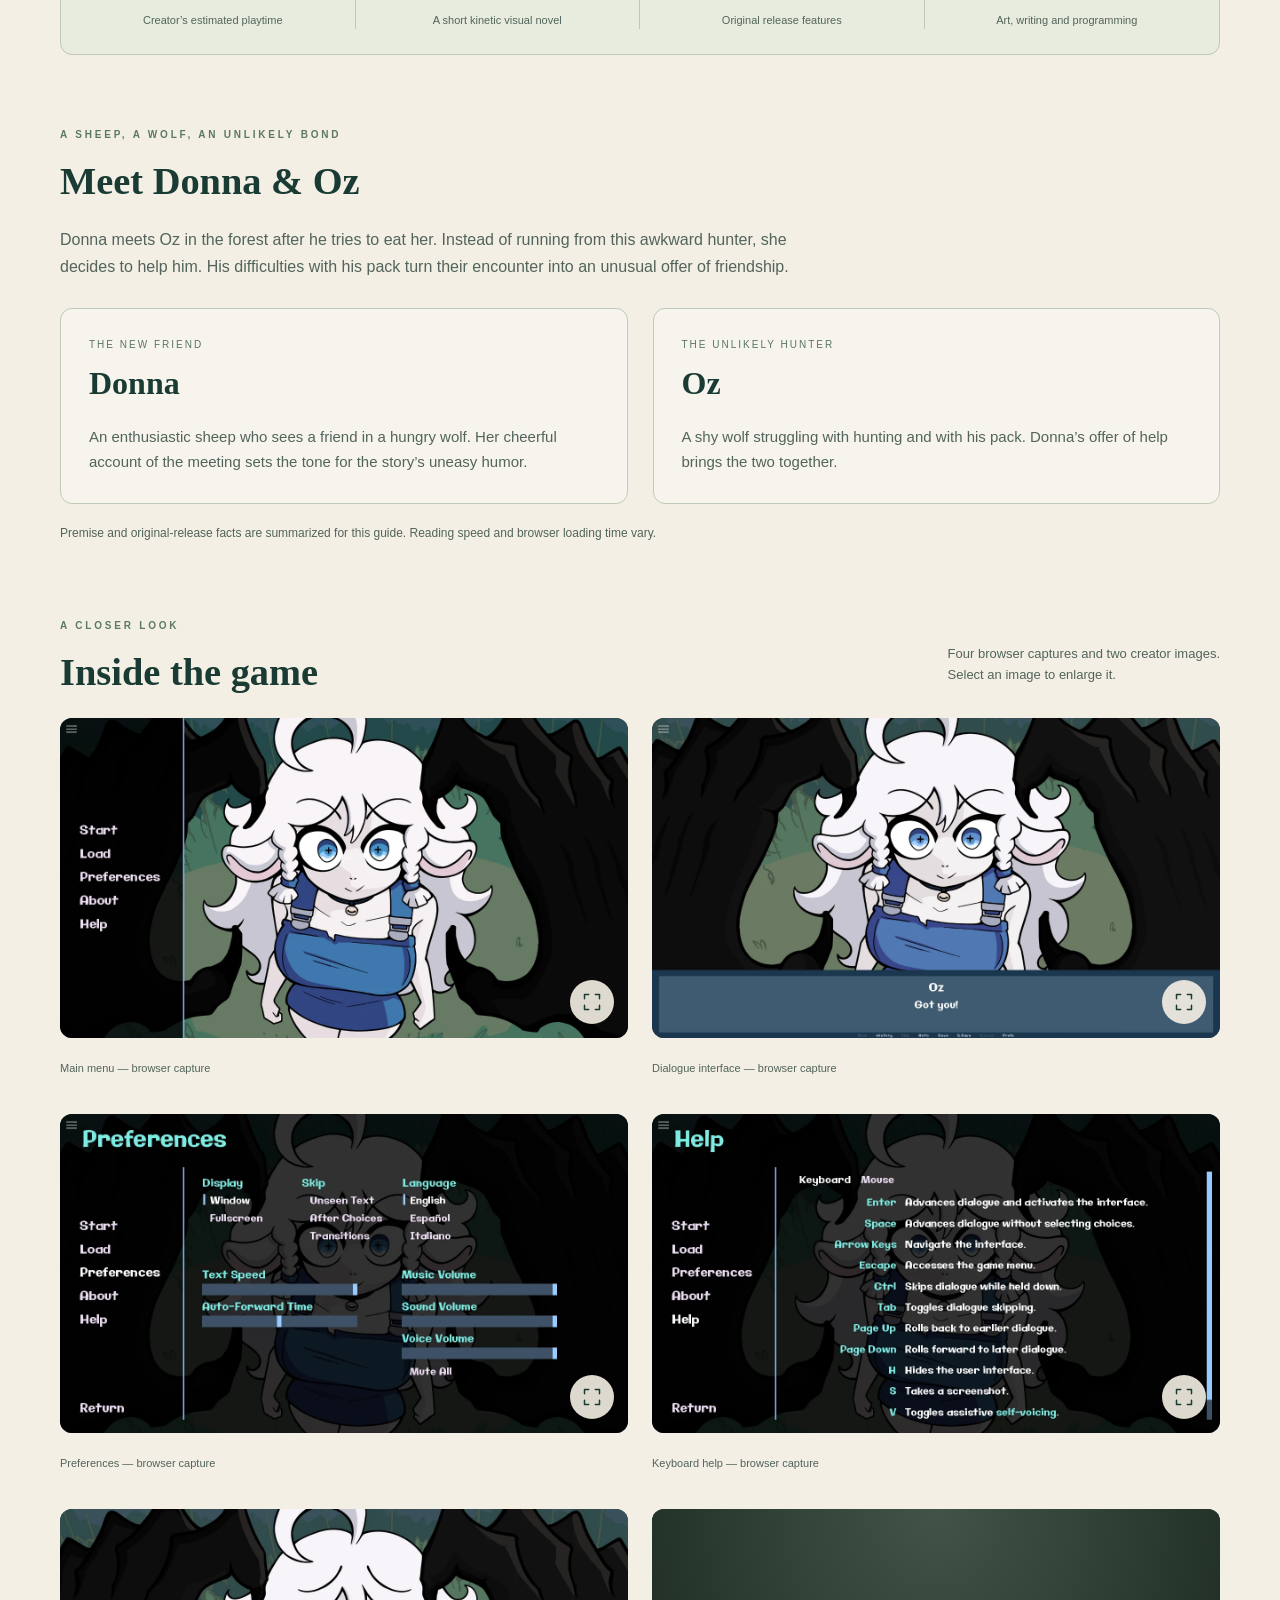
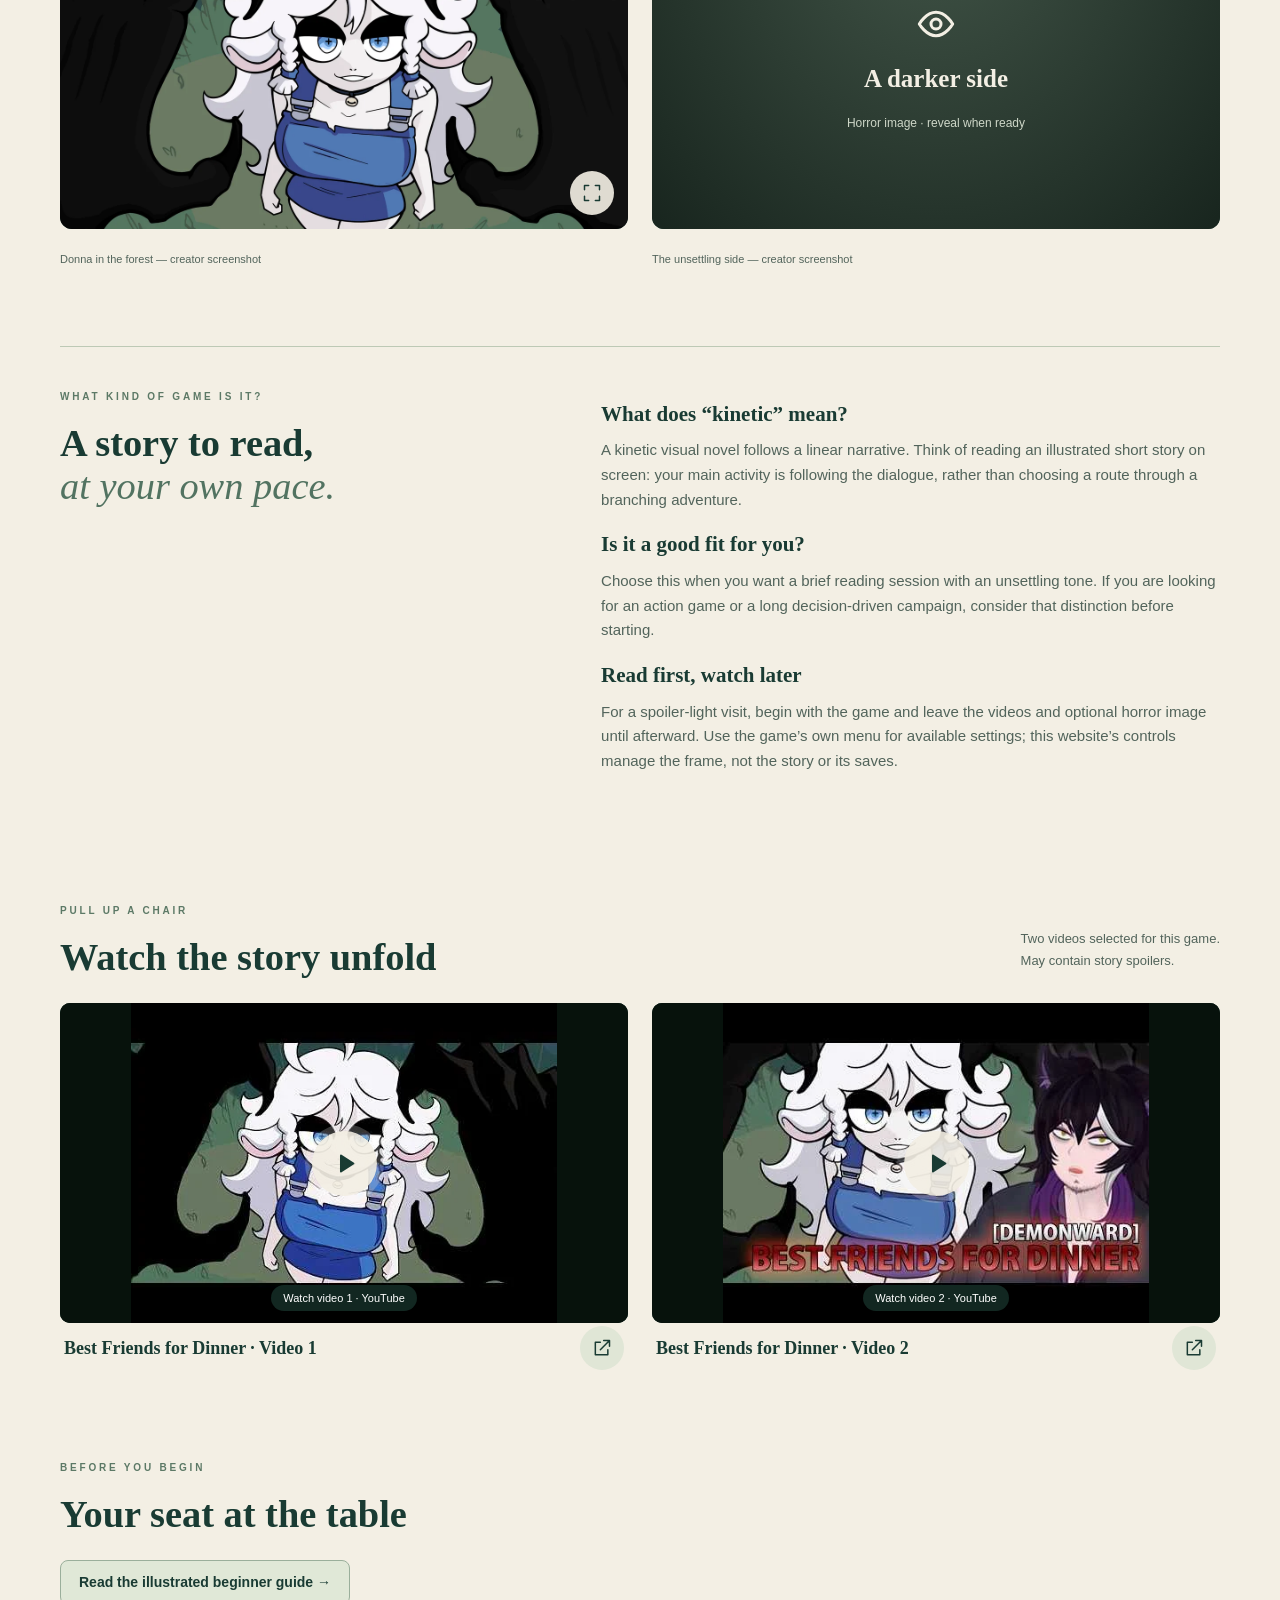
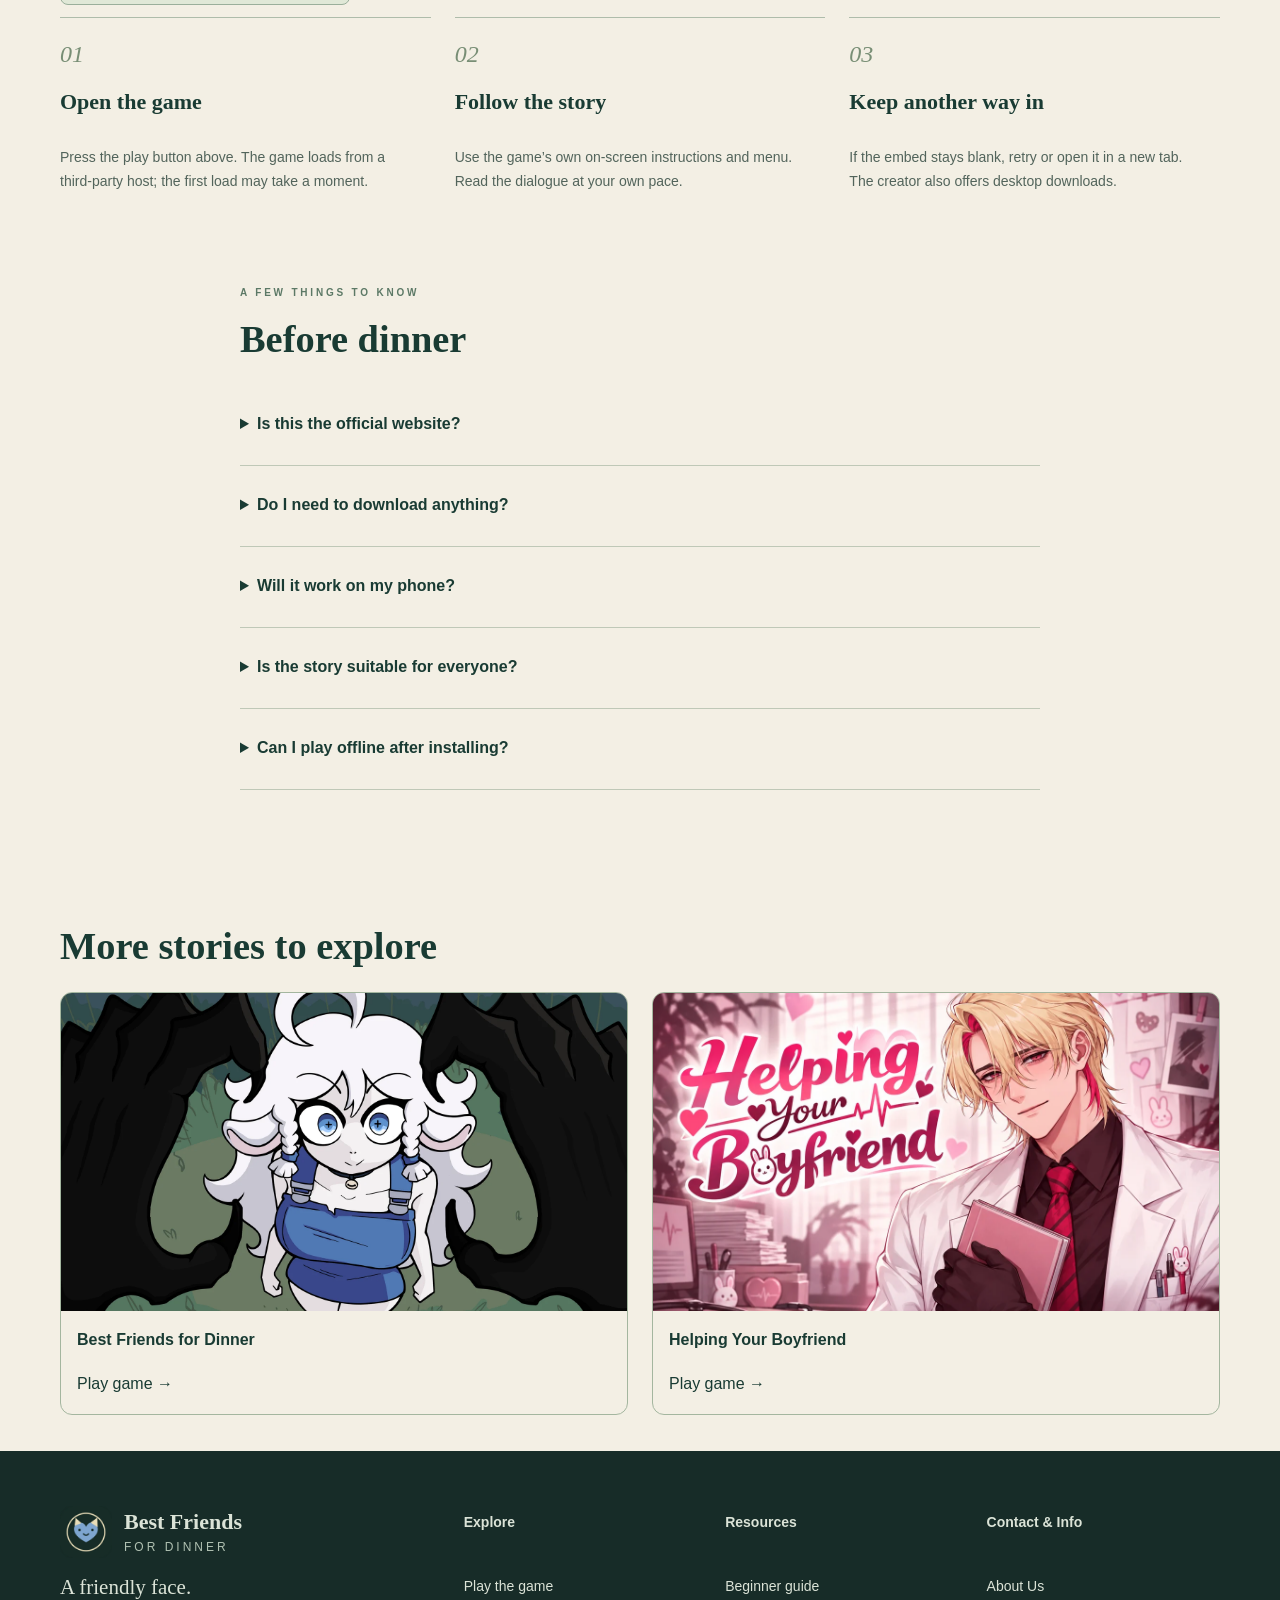
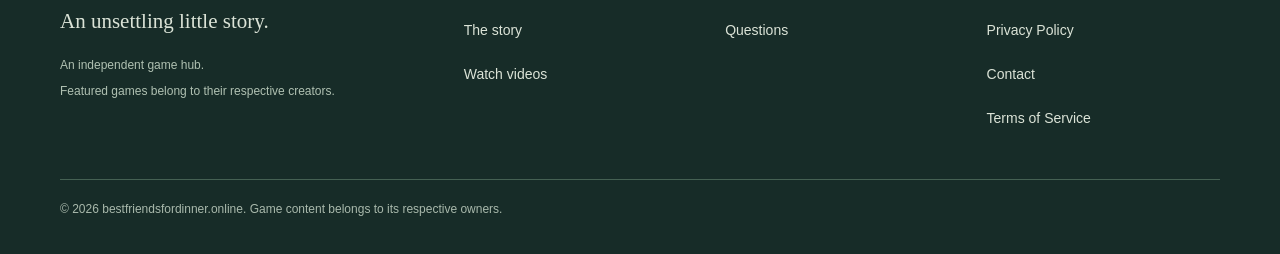
==== commit a48a3ef6: "Add game loading and engagement diagnostics" ====
--- a/index.html
+++ b/index.html
@@ -1 +1 @@
-<!DOCTYPE html><html lang="en"><head><meta charSet="utf-8"/><meta name="viewport" content="width=device-width, initial-scale=1"/><link rel="preload" as="image" href="/best-friends-for-dinner-logo.webp"/><link rel="preload" as="image" href="/best-friends-for-dinner-cover.webp"/><link rel="preload" as="image" href="/best-friends-for-dinner-interface-main-menu.webp"/><link rel="stylesheet" href="/_next/static/css/a005304eccc5b1fb.css" data-precedence="next"/><link rel="preload" as="script" fetchPriority="low" href="/_next/static/chunks/webpack-0d7744c7309922d8.js"/><script src="/_next/static/chunks/fa220fce-a2ae67357b377627.js" async=""></script><script src="/_next/static/chunks/650-83bfecec2b462406.js" async=""></script><script src="/_next/static/chunks/main-app-3e320964a0427bde.js" async=""></script><script src="/_next/static/chunks/666-1fc91f6bea3b0098.js" async=""></script><script src="/_next/static/chunks/app/page-38f5332bb169260f.js" async=""></script><script src="/_next/static/chunks/app/layout-a928e40fabfda013.js" async=""></script><link rel="preload" href="https://data.1back.link/js/app.js" as="script"/><title>Best Friends for Dinner! — A Sweetly Unsettling Story</title><meta name="description" content="Meet Donna and Oz in Best Friends for Dinner, a short dark-comedy visual novel by Demonward. Open the browser game, watch videos and find the original release."/><link rel="manifest" href="/manifest.webmanifest"/><meta name="keywords" content="Best Friends for Dinner,Demonward visual novel,Best Friends for Dinner browser game"/><link rel="canonical" href="https://bestfriendsfordinner.online/"/><meta property="og:title" content="Best Friends for Dinner! — A Sweetly Unsettling Story"/><meta property="og:description" content="Meet Donna and Oz in Best Friends for Dinner, a short dark-comedy visual novel by Demonward. Open the browser game, watch videos and find the original release."/><meta property="og:image" content="https://bestfriendsfordinner.online/best-friends-for-dinner-cover.webp"/><meta property="og:type" content="website"/><meta name="twitter:card" content="summary_large_image"/><meta name="twitter:title" content="Best Friends for Dinner! — A Sweetly Unsettling Story"/><meta name="twitter:description" content="Meet Donna and Oz in Best Friends for Dinner, a short dark-comedy visual novel by Demonward. Open the browser game, watch videos and find the original release."/><meta name="twitter:image" content="https://bestfriendsfordinner.online/best-friends-for-dinner-cover.webp"/><link rel="icon" href="/favicon.png"/><script src="/_next/static/chunks/polyfills-42372ed130431b0a.js" noModule=""></script></head><body><div hidden=""><!--$--><!--/$--></div><a class="skip" href="#main">Skip to content</a><header><div class="wrap nav"><a class="brand" href="/"><img src="/best-friends-for-dinner-logo.webp" width="42" height="42" alt="Sheep and wolf dinner-plate emblem"/><span>Best Friends<small>FOR DINNER</small></span></a><nav aria-label="Main navigation"><a class="play-link" href="/#play"><svg viewBox="0 0 24 24" width="20" height="20" fill="none" stroke="currentColor" stroke-width="1.8" stroke-linecap="round" stroke-linejoin="round" aria-hidden="true"><path d="M8 5l11 7-11 7Z"></path></svg>Play Now</a><a href="/#story"><svg viewBox="0 0 24 24" width="20" height="20" fill="none" stroke="currentColor" stroke-width="1.8" stroke-linecap="round" stroke-linejoin="round" aria-hidden="true"><path d="M12 5Q7 1 2 4v15q5-3 10 0 5-3 10 0V4q-5-3-10 1v14"></path></svg>The Story</a><a href="/#watch"><svg viewBox="0 0 24 24" width="20" height="20" fill="none" stroke="currentColor" stroke-width="1.8" stroke-linecap="round" stroke-linejoin="round" aria-hidden="true"><path d="M8 5l11 7-11 7Z"></path></svg>Watch</a><a href="/guides/"><svg viewBox="0 0 24 24" width="20" height="20" fill="none" stroke="currentColor" stroke-width="1.8" stroke-linecap="round" stroke-linejoin="round" aria-hidden="true"><path d="M12 5Q7 1 2 4v15q5-3 10 0 5-3 10 0V4q-5-3-10 1v14"></path></svg>Guide</a><details class="play-more"><summary>▶ Play More <span aria-hidden="true">⌄</span></summary><div><a href="/">Best Friends for Dinner</a><a href="/helping-your-boyfriend/">Helping Your Boyfriend</a></div></details></nav><button class="install"><svg viewBox="0 0 24 24" width="20" height="20" fill="none" stroke="currentColor" stroke-width="1.8" stroke-linecap="round" stroke-linejoin="round" aria-hidden="true"><path d="M12 3v12m-5-5 5 5 5-5M4 16v5h16v-5"></path></svg><span>Install App</span></button></div></header><dialog><button class="close icon" aria-label="Close installation help" title="Close"><svg viewBox="0 0 24 24" width="20" height="20" fill="none" stroke="currentColor" stroke-width="1.8" stroke-linecap="round" stroke-linejoin="round" aria-hidden="true"><path d="M6 6l12 12M18 6L6 18"></path></svg></button><h2>Keep a seat saved</h2><p>Install this website for easy return visits. The game and videos still need internet.</p><p>On iPhone or iPad: Share → Add to Home Screen. Elsewhere: use your browser’s install menu, or bookmark this page.</p><button><svg viewBox="0 0 24 24" width="20" height="20" fill="none" stroke="currentColor" stroke-width="1.8" stroke-linecap="round" stroke-linejoin="round" aria-hidden="true"><path d="M8 8h12v13H8zM16 8V3H3v13h5"></path></svg> Copy site link</button><input aria-label="Website address for manual copying" readOnly="" value="https://bestfriendsfordinner.online/"/><p role="status"></p></dialog><main id="main"><section class="intro wrap"><span class="eyebrow">A LITTLE FRIENDSHIP. A LITTLE FEAR.</span><h1>Best Friends <em>for Dinner!</em></h1><p>A very unusual invitation. A short visual novel by Demonward.</p></section><section id="play" class="game-wrap"><div class="game-top"><span><i></i> YOUR TABLE IS READY</span><div class="tools"><button class="icon" aria-label="Share website link" title="Share website link"><svg viewBox="0 0 24 24" width="20" height="20" fill="none" stroke="currentColor" stroke-width="1.8" stroke-linecap="round" stroke-linejoin="round" aria-hidden="true"><path d="M12 16V3m-5 5 5-5 5 5M5 12v9h14v-9"></path></svg></button><button class="icon" aria-label="Reload game" title="Reload game (unsaved progress may be lost)"><svg viewBox="0 0 24 24" width="20" height="20" fill="none" stroke="currentColor" stroke-width="1.8" stroke-linecap="round" stroke-linejoin="round" aria-hidden="true"><path d="M20 7v5h-5M20 12a8 8 0 1 0-2 6"></path></svg></button><a class="icon" href="https://s.templeofthejackal.com/games/best-friends-for-dinner/" target="_blank" rel="noopener noreferrer" aria-label="Open game in new tab" title="Open game in new tab"><svg viewBox="0 0 24 24" width="20" height="20" fill="none" stroke="currentColor" stroke-width="1.8" stroke-linecap="round" stroke-linejoin="round" aria-hidden="true"><path d="M14 3h7v7M21 3L10 14M10 5H4v15h15v-6"></path></svg></a><button class="icon" aria-label="Fullscreen game" title="Fullscreen game"><svg viewBox="0 0 24 24" width="20" height="20" fill="none" stroke="currentColor" stroke-width="1.8" stroke-linecap="round" stroke-linejoin="round" aria-hidden="true"><path d="M8 3H3v5m13-5h5v5M3 16v5h5m13-5v5h-5"></path></svg></button></div></div><div class="game"><img src="/best-friends-for-dinner-cover.webp" width="1280" height="720" alt="Best Friends for Dinner cover artwork"/><div class="start"><span>A FRIENDSHIP WORTH SINKING YOUR TEETH INTO</span><button class="launch-orb" aria-label="Play Best Friends for Dinner" title="Play Best Friends for Dinner"><svg viewBox="0 0 24 24" width="20" height="20" fill="none" stroke="currentColor" stroke-width="1.8" stroke-linecap="round" stroke-linejoin="round" aria-hidden="true"><path d="M8 5l11 7-11 7Z"></path></svg></button><strong class="launch-caption">Play <!-- -->Best Friends for Dinner</strong><small>External browser version · Internet required</small></div></div><p class="game-status" role="status">A short story. An unexpected friendship. Take your time.</p></section><div class="wrap"><p class="warning">Content note: implied violence and poisoning, bullying, and unsettling dark comedy.</p><section id="story" class="story"><div><span class="eyebrow">MEET YOUR NEW BEST FRIEND</span><h2>What is Best Friends<br/><em>for Dinner?</em></h2><p>A chance meeting in the woods brings Donna and Oz together. Their idea of friendship is the unsettling heart of this illustrated story.</p><p>Read at your own pace and let the conversation unfold. The original release is a kinetic visual novel: a short, linear story rather than a branching challenge.</p></div><figure><img src="/best-friends-for-dinner-cover.webp" alt="Donna looks up between dark wolf paws in a forest" width="1280" height="720" loading="lazy"/><figcaption>Original game artwork by Demonward.</figcaption></figure></section><section class="game-facts" aria-label="Original game at a glance"><div><svg viewBox="0 0 24 24" width="20" height="20" fill="none" stroke="currentColor" stroke-width="1.8" stroke-linecap="round" stroke-linejoin="round" aria-hidden="true"><path d="M12 8v5l3 2M22 12a10 10 0 1 1-20 0 10 10 0 0 1 20 0"></path></svg><strong>About 5 minutes</strong><small>Creator’s estimated playtime</small></div><div><svg viewBox="0 0 24 24" width="20" height="20" fill="none" stroke="currentColor" stroke-width="1.8" stroke-linecap="round" stroke-linejoin="round" aria-hidden="true"><path d="M12 5Q7 1 2 4v15q5-3 10 0 5-3 10 0V4q-5-3-10 1v14"></path></svg><strong>Around 1,000 words</strong><small>A short kinetic visual novel</small></div><div><svg viewBox="0 0 24 24" width="20" height="20" fill="none" stroke="currentColor" stroke-width="1.8" stroke-linecap="round" stroke-linejoin="round" aria-hidden="true"><path d="M3 3h18v18H3zM3 17l6-6 4 4 3-3 5 5M7 7h1"></path></svg><strong>2 story illustrations</strong><small>Original release features</small></div><div><svg viewBox="0 0 24 24" width="20" height="20" fill="none" stroke="currentColor" stroke-width="1.8" stroke-linecap="round" stroke-linejoin="round" aria-hidden="true"><path d="M12 21S1 14 2 7c1-6 8-6 10-1 2-5 9-5 10 1 1 7-10 14-10 14"></path></svg><strong>By Demonward</strong><small>Art, writing and programming</small></div></section><section class="story-details" id="characters"><span class="eyebrow">A SHEEP, A WOLF, AN UNLIKELY BOND</span><h2>Meet Donna &amp; Oz</h2><p class="section-lead">Donna meets Oz in the forest after he tries to eat her. Instead of running from this awkward hunter, she decides to help him. His difficulties with his pack turn their encounter into an unusual offer of friendship.</p><div class="character-notes"><article><span class="character-label">THE NEW FRIEND</span><h3>Donna</h3><p>An enthusiastic sheep who sees a friend in a hungry wolf. Her cheerful account of the meeting sets the tone for the story’s uneasy humor.</p></article><article><span class="character-label">THE UNLIKELY HUNTER</span><h3>Oz</h3><p>A shy wolf struggling with hunting and with his pack. Donna’s offer of help brings the two together.</p></article></div><p class="source-note">Premise and original-release facts are summarized for this guide. Reading speed and browser loading time vary.</p></section><section class="gallery-section" id="gallery"><div class="sectionhead"><div><span class="eyebrow">A CLOSER LOOK</span><h2>Inside the game</h2></div><p>Four browser captures and two creator images.<br/>Select an image to enlarge it.</p></div><div class="gallery-grid"><figure><div class="gallery-image"><button aria-label="Enlarge Main menu — browser capture" title="Enlarge image"><img src="/best-friends-for-dinner-interface-main-menu.webp" alt="Game main menu with Start, Load, Preferences and Help" width="1280" height="720" loading="lazy"/><span class="zoom-mark"><svg viewBox="0 0 24 24" width="20" height="20" fill="none" stroke="currentColor" stroke-width="1.8" stroke-linecap="round" stroke-linejoin="round" aria-hidden="true"><path d="M8 3H3v5m13-5h5v5M3 16v5h5m13-5v5h-5"></path></svg></span></button></div><figcaption>Main menu — browser capture</figcaption></figure><figure><div class="gallery-image"><button aria-label="Enlarge Dialogue interface — browser capture" title="Enlarge image"><img src="/best-friends-for-dinner-interface-dialogue.webp" alt="Opening conversation with Oz in the dialogue panel" width="1280" height="720" loading="lazy"/><span class="zoom-mark"><svg viewBox="0 0 24 24" width="20" height="20" fill="none" stroke="currentColor" stroke-width="1.8" stroke-linecap="round" stroke-linejoin="round" aria-hidden="true"><path d="M8 3H3v5m13-5h5v5M3 16v5h5m13-5v5h-5"></path></svg></span></button></div><figcaption>Dialogue interface — browser capture</figcaption></figure><figure><div class="gallery-image"><button aria-label="Enlarge Preferences — browser capture" title="Enlarge image"><img src="/best-friends-for-dinner-interface-preferences.webp" alt="Preferences with reading speed, languages and volume sliders" width="1280" height="720" loading="lazy"/><span class="zoom-mark"><svg viewBox="0 0 24 24" width="20" height="20" fill="none" stroke="currentColor" stroke-width="1.8" stroke-linecap="round" stroke-linejoin="round" aria-hidden="true"><path d="M8 3H3v5m13-5h5v5M3 16v5h5m13-5v5h-5"></path></svg></span></button></div><figcaption>Preferences — browser capture</figcaption></figure><figure><div class="gallery-image"><button aria-label="Enlarge Keyboard help — browser capture" title="Enlarge image"><img src="/best-friends-for-dinner-interface-help.webp" alt="Keyboard controls displayed on the game Help screen" width="1280" height="720" loading="lazy"/><span class="zoom-mark"><svg viewBox="0 0 24 24" width="20" height="20" fill="none" stroke="currentColor" stroke-width="1.8" stroke-linecap="round" stroke-linejoin="round" aria-hidden="true"><path d="M8 3H3v5m13-5h5v5M3 16v5h5m13-5v5h-5"></path></svg></span></button></div><figcaption>Keyboard help — browser capture</figcaption></figure><figure><div class="gallery-image"><button aria-label="Enlarge Donna in the forest — creator screenshot" title="Enlarge image"><img src="/best-friends-for-dinner-scene-donna.webp" alt="Donna smiling between the wolf’s paws in a forest" width="1280" height="720" loading="lazy"/><span class="zoom-mark"><svg viewBox="0 0 24 24" width="20" height="20" fill="none" stroke="currentColor" stroke-width="1.8" stroke-linecap="round" stroke-linejoin="round" aria-hidden="true"><path d="M8 3H3v5m13-5h5v5M3 16v5h5m13-5v5h-5"></path></svg></span></button></div><figcaption>Donna in the forest — creator screenshot</figcaption></figure><figure><div class="gallery-image"><button class="reveal-image" aria-label="Reveal unsettling wolf screenshot" title="Reveal horror image"><svg viewBox="0 0 24 24" width="20" height="20" fill="none" stroke="currentColor" stroke-width="1.8" stroke-linecap="round" stroke-linejoin="round" aria-hidden="true"><path d="M2 12s4-7 10-7 10 7 10 7-4 7-10 7S2 12 2 12m13 0a3 3 0 1 1-6 0 3 3 0 0 1 6 0"></path></svg><strong>A darker side</strong><span>Horror image · reveal when ready</span></button></div><figcaption>The unsettling side — creator screenshot</figcaption></figure></div><dialog class="lightbox" aria-label="Game artwork viewer"><button class="close icon" aria-label="Close artwork viewer" title="Close"><svg viewBox="0 0 24 24" width="20" height="20" fill="none" stroke="currentColor" stroke-width="1.8" stroke-linecap="round" stroke-linejoin="round" aria-hidden="true"><path d="M6 6l12 12M18 6L6 18"></path></svg></button><img src="/best-friends-for-dinner-interface-main-menu.webp" alt="Game main menu with Start, Load, Preferences and Help"/><div class="lightbox-controls"><button class="icon" aria-label="Previous image" title="Previous image"><svg viewBox="0 0 24 24" width="20" height="20" fill="none" stroke="currentColor" stroke-width="1.8" stroke-linecap="round" stroke-linejoin="round" aria-hidden="true"><path d="m15 5-7 7 7 7"></path></svg></button><p aria-live="polite">Main menu — browser capture</p><button class="icon" aria-label="Next image" title="Next image"><svg viewBox="0 0 24 24" width="20" height="20" fill="none" stroke="currentColor" stroke-width="1.8" stroke-linecap="round" stroke-linejoin="round" aria-hidden="true"><path d="m9 5 7 7-7 7"></path></svg></button></div></dialog></section><section class="reading-notes" id="gameplay"><div><span class="eyebrow">WHAT KIND OF GAME IS IT?</span><h2>A story to read,<br/><em>at your own pace.</em></h2></div><div><h3>What does “kinetic” mean?</h3><p>A kinetic visual novel follows a linear narrative. Think of reading an illustrated short story on screen: your main activity is following the dialogue, rather than choosing a route through a branching adventure.</p><h3>Is it a good fit for you?</h3><p>Choose this when you want a brief reading session with an unsettling tone. If you are looking for an action game or a long decision-driven campaign, consider that distinction before starting.</p><h3>Read first, watch later</h3><p>For a spoiler-light visit, begin with the game and leave the videos and optional horror image until afterward. Use the game’s own menu for available settings; this website’s controls manage the frame, not the story or its saves.</p></div></section><section id="watch"><div class="sectionhead"><div><span class="eyebrow">PULL UP A CHAIR</span><h2>Watch the story unfold</h2></div><p>Two videos selected for this game.<br/>May contain story spoilers.</p></div><div class="videos"><article><div class="video"><button class="video-preview" aria-label="Play video 1 on YouTube" title="Play video 1"><img src="/best-friends-for-dinner-video-1.webp" alt="Donna in the first selected video thumbnail" width="480" height="360" loading="lazy"/><span class="video-play"><svg viewBox="0 0 24 24" width="20" height="20" fill="none" stroke="currentColor" stroke-width="1.8" stroke-linecap="round" stroke-linejoin="round" aria-hidden="true"><path d="M8 5l11 7-11 7Z"></path></svg></span><small>Watch video <!-- -->1<!-- --> · YouTube</small></button></div><div class="video-caption"><h3>Best Friends for Dinner · Video <!-- -->1</h3><a class="icon" href="https://www.youtube.com/watch?v=VWbT8WBo8qs" target="_blank" rel="noopener noreferrer" aria-label="Open video 1 on YouTube" title="Open on YouTube"><svg viewBox="0 0 24 24" width="20" height="20" fill="none" stroke="currentColor" stroke-width="1.8" stroke-linecap="round" stroke-linejoin="round" aria-hidden="true"><path d="M14 3h7v7M21 3L10 14M10 5H4v15h15v-6"></path></svg></a></div></article><article><div class="video"><button class="video-preview" aria-label="Play video 2 on YouTube" title="Play video 2"><img src="/best-friends-for-dinner-video-2.webp" alt="Donna beside a presenter avatar in the second selected video thumbnail" width="480" height="360" loading="lazy"/><span class="video-play"><svg viewBox="0 0 24 24" width="20" height="20" fill="none" stroke="currentColor" stroke-width="1.8" stroke-linecap="round" stroke-linejoin="round" aria-hidden="true"><path d="M8 5l11 7-11 7Z"></path></svg></span><small>Watch video <!-- -->2<!-- --> · YouTube</small></button></div><div class="video-caption"><h3>Best Friends for Dinner · Video <!-- -->2</h3><a class="icon" href="https://www.youtube.com/watch?v=euAuwFD16II" target="_blank" rel="noopener noreferrer" aria-label="Open video 2 on YouTube" title="Open on YouTube"><svg viewBox="0 0 24 24" width="20" height="20" fill="none" stroke="currentColor" stroke-width="1.8" stroke-linecap="round" stroke-linejoin="round" aria-hidden="true"><path d="M14 3h7v7M21 3L10 14M10 5H4v15h15v-6"></path></svg></a></div></article></div></section><section id="guide" class="guide"><span class="eyebrow">BEFORE YOU BEGIN</span><h2>Your seat at the table</h2><p><a class="guide-cta" href="/guides/">Read the illustrated beginner guide →</a></p><div class="cards"><article><span>01</span><h3>Open the game</h3><p>Press the play button above. The game loads from a third-party host; the first load may take a moment.</p></article><article><span>02</span><h3>Follow the story</h3><p>Use the game’s own on-screen instructions and menu. Read the dialogue at your own pace.</p></article><article><span>03</span><h3>Keep another way in</h3><p>If the embed stays blank, retry or open it in a new tab. The creator also offers desktop downloads.</p></article></div></section><section id="faq" class="faq"><span class="eyebrow">A FEW THINGS TO KNOW</span><h2>Before dinner</h2><details><summary>Is this the official website?</summary><p>No. This is an independent game hub. Demonward created the game.</p></details><details><summary>Do I need to download anything?</summary><p>The embedded version opens in your browser. It requires an internet connection. Desktop downloads are available separately from the creator.</p></details><details><summary>Will it work on my phone?</summary><p>The website adapts to small screens, but compatibility and touch controls depend on the externally hosted game. Landscape orientation may help. Mobile gameplay has not been verified.</p></details><details><summary>Is the story suitable for everyone?</summary><p>It includes implied violence, poisoning, bullying and unsettling humor. Review the content note before starting, even though the artwork looks friendly.</p></details><details><summary>Can I play offline after installing?</summary><p>No. Installation gives you a convenient website shortcut. The external game and videos still require an internet connection.</p></details></section></div></main><!--$--><!--/$--><section class="wrap more-games"><h2>More stories to explore</h2><div><a href="/"><img src="/best-friends-for-dinner-cover.webp" alt="Best Friends for Dinner cover" width="640" height="360" loading="lazy"/><strong>Best Friends for Dinner</strong><span>Play game →</span></a><a href="/helping-your-boyfriend/"><img src="/helping-your-boyfriend-cover.webp" alt="Helping Your Boyfriend cover" width="640" height="360" loading="lazy"/><strong>Helping Your Boyfriend</strong><span>Play game →</span></a></div></section><footer><div class="wrap footer-main"><div><a class="brand" href="/"><img src="/best-friends-for-dinner-logo.webp" width="52" height="52" alt=""/><span>Best Friends<small>FOR DINNER</small></span></a><p>A friendly face.<br/>An unsettling little story.</p><small>An independent game hub.<br/>Featured games belong to their respective creators.</small></div><div class="footer-links"><nav aria-label="Explore"><h2>Explore</h2><a href="/#play">Play the game</a><a href="/#story">The story</a><a href="/#watch">Watch videos</a></nav><nav aria-label="Resources"><h2>Resources</h2><a href="/guides/">Beginner guide</a><a href="/#faq">Questions</a></nav><nav aria-label="Contact and information"><h2>Contact &amp; Info</h2><a href="/about/">About Us</a><a href="/privacy/">Privacy Policy</a><a href="/contact/">Contact</a><a href="/terms/">Terms of Service</a></nav></div></div><p class="wrap copyright">© 2026 bestfriendsfordinner.online. Game content belongs to its respective owners.</p></footer><script src="/_next/static/chunks/webpack-0d7744c7309922d8.js" id="_R_" async=""></script><script>(self.__next_f=self.__next_f||[]).push([0])</script><script>self.__next_f.push([1,"1:\"$Sreact.fragment\"\n2:\"static/chunks/666-1fc91f6bea3b0098.js\"\n3:\"static/chunks/app/page-38f5332bb169260f.js\"\n4:I[5666,[\"666\",\"$2\",\"974\",\"$3\"],\"Header\"]\n5:I[781,[],\"\"]\n6:I[6617,[],\"\"]\n7:I[5666,[\"666\",\"$2\",\"974\",\"$3\"],\"Footer\"]\n8:\"static/chunks/app/layout-a928e40fabfda013.js\"\n9:I[5869,[\"666\",\"$2\",\"177\",\"$8\"],\"\"]\nb:I[5666,[\"666\",\"$2\",\"974\",\"$3\"],\"Game\"]\nc:I[5666,[\"666\",\"$2\",\"974\",\"$3\"],\"Icon\"]\n15:\"ViewportBoundary\"\n16:I[4016,[],\"$15\"]\n18:\"MetadataBoundary\"\n19:I[4016,[],\"$18\"]\n1a:\"$Sreact.suspense\"\n1c:I[719,[],\"default\",1]\n:HL[\"/_next/static/css/a005304eccc5b1fb.css\",\"style\"]\na:[[\"children\",{\"s\":\"__PAGE__\",\"h\":512,\"d\":{\"r\":[\"$\",\"$1\",\"c\",{\"children\":[[\"$\",\"main\",null,{\"id\":\"main\",\"children\":[[\"$\",\"section\",null,{\"className\":\"intro wrap\",\"children\":[[\"$\",\"span\",null,{\"className\":\"eyebrow\",\"children\":\"A LITTLE FRIENDSHIP. A LITTLE FEAR.\"}],[\"$\",\"h1\",null,{\"children\":[\"Best Friends \",[\"$\",\"em\",null,{\"children\":\"for Dinner!\"}]]}],[\"$\",\"p\",null,{\"children\":\"A very unusual invitation. A short visual novel by Demonward.\"}]]}],[\"$\",\"$Lb\",null,{}],[\"$\",\"div\",null,{\"className\":\"wrap\",\"children\":[[\"$\",\"p\",null,{\"className\":\"warning\",\"children\":\"Content note: implied violence and poisoning, bullying, and unsettling dark comedy.\"}],[\"$\",\"section\",null,{\"id\":\"story\",\"className\":\"story\",\"children\":[[\"$\",\"div\",null,{\"children\":[[\"$\",\"span\",null,{\"className\":\"eyebrow\",\"children\":\"MEET YOUR NEW BEST FRIEND\"}],[\"$\",\"h2\",null,{\"children\":[\"What is Best Friends\",[\"$\",\"br\",null,{}],[\"$\",\"em\",null,{\"children\":\"for Dinner?\"}]]}],[\"$\",\"p\",null,{\"children\":\"A chance meeting in the woods brings Donna and Oz together. Their idea of friendship is the unsettling heart of this illustrated story.\"}],[\"$\",\"p\",null,{\"children\":\"Read at your own pace and let the conversation unfold. The original release is a kinetic visual novel: a short, linear story rather than a branching challenge.\"}]]}],[\"$\",\"figure\",null,{\"children\":[[\"$\",\"img\",null,{\"src\":\"/best-friends-for-dinner-cover.webp\",\"alt\":\"Donna looks up between dark wolf paws in a forest\",\"width\":\"1280\",\"height\":\"720\",\"loading\":\"lazy\"}],[\"$\",\"figcaption\",null,{\"children\":\"Original game artwork by Demonward.\"}]]}]]}],[[\"$\",\"section\",null,{\"className\":\"game-facts\",\"aria-label\":\"Original game at a glance\",\"children\":[[\"$\",\"div\",\"About 5 minutes\",{\"children\":[[\"$\",\"$Lc\",null,{\"kind\":\"clock\"}],[\"$\",\"strong\",null,{\"children\":\"About 5 minutes\"}],[\"$\",\"small\",null,{\"children\":\"Creator’s estimated playtime\"}]]}],[\"$\",\"div\",\"Around 1,000 words\",{\"children\":[[\"$\",\"$Lc\",null,{\"kind\":\"book\"}],[\"$\",\"strong\",null,{\"children\":\"Around 1,000 words\"}],[\"$\",\"small\",null,{\"children\":\"A short kinetic visual novel\"}]]}],[\"$\",\"div\",\"2 story illustrations\",{\"children\":[[\"$\",\"$Lc\",null,{\"kind\":\"image\"}],[\"$\",\"strong\",null,{\"children\":\"2 story illustrations\"}],[\"$\",\"small\",null,{\"children\":\"Original release features\"}]]}],[\"$\",\"div\",\"By Demonward\",{\"children\":[[\"$\",\"$Lc\",null,{\"kind\":\"heart\"}],[\"$\",\"strong\",null,{\"children\":\"By Demonward\"}],[\"$\",\"small\",null,{\"children\":\"Art, writing and programming\"}]]}]]}],[\"$\",\"section\",null,{\"className\":\"story-details\",\"id\":\"characters\",\"children\":[[\"$\",\"span\",null,{\"className\":\"eyebrow\",\"children\":\"A SHEEP, A WOLF, AN UNLIKELY BOND\"}],[\"$\",\"h2\",null,{\"children\":\"Meet Donna \u0026 Oz\"}],[\"$\",\"p\",null,{\"className\":\"section-lead\",\"children\":\"Donna meets Oz in the forest after he tries to eat her. Instead of running from this awkward hunter, she decides to help him. His difficulties with his pack turn their encounter into an unusual offer of friendship.\"}],\"$Ld\",\"$Le\"]}],\"$Lf\",\"$L10\"],\"$L11\",\"$L12\",\"$L13\"]}]]}],null,\"$L14\"]}],\"p\":false,\"v\":null}}]]\n0:{\"P\":null,\"c\":[\"\",\"\"],\"q\":\"\",\"i\":false,\"t\":{\"t\":{\"s\":\"\",\"h\":528,\"d\":{\"r\":[\"$\",\"$1\",\"c\",{\"children\":[[[\"$\",\"link\",\"0\",{\"rel\":\"stylesheet\",\"href\":\"/_next/static/css/a005304eccc5b1fb.css\",\"precedence\":\"next\",\"crossOrigin\":\"$undefined\",\"nonce\":\"$undefined\"}]],[\"$\",\"html\",null,{\"lang\":\"en\",\"children\":[\"$\",\"body\",null,{\"children\":[[\"$\",\"a\",null,{\"className\":\"skip\",\"href\":\"#main\",\"children\":\"Skip to content\"}],[\"$\",\"$L4\",null,{}],[\"$\",\"$L5\",null,{\"parallelRouterKey\":\"children\",\"error\":\"$undefined\",\"errorStyles\":\"$undefined\",\"errorScripts\":\"$undefined\",\"template\":[\"$\",\"$L6\",null,{}],\"templateStyles\":\"$undefined\",\"templateScripts\":\"$undefined\",\"notFound\":[[\"$\",\"main\",null,{\"id\":\"main\",\"className\":\"wrap document\",\"children\":[[\"$\",\"h1\",null,{\"children\":\"A seat is missing.\"}],[\"$\",\"p\",null,{\"children\":\"This page could not be found.\"}],[\"$\",\"a\",null,{\"href\":\"/\",\"children\":\"Return to the game →\"}]]}],[]],\"forbidden\":\"$undefined\",\"unauthorized\":\"$undefined\"}],[\"$\",\"section\",null,{\"className\":\"wrap more-games\",\"children\":[[\"$\",\"h2\",null,{\"children\":\"More stories to explore\"}],[\"$\",\"div\",null,{\"children\":[[\"$\",\"a\",\"/\",{\"href\":\"/\",\"children\":[[\"$\",\"img\",null,{\"src\":\"/best-friends-for-dinner-cover.webp\",\"alt\":\"Best Friends for Dinner cover\",\"width\":\"640\",\"height\":\"360\",\"loading\":\"lazy\"}],[\"$\",\"strong\",null,{\"children\":\"Best Friends for Dinner\"}],[\"$\",\"span\",null,{\"children\":\"Play game →\"}]]}],[\"$\",\"a\",\"/helping-your-boyfriend/\",{\"href\":\"/helping-your-boyfriend/\",\"children\":[[\"$\",\"img\",null,{\"src\":\"/helping-your-boyfriend-cover.webp\",\"alt\":\"Helping Your Boyfriend cover\",\"width\":\"640\",\"height\":\"360\",\"loading\":\"lazy\"}],[\"$\",\"strong\",null,{\"children\":\"Helping Your Boyfriend\"}],[\"$\",\"span\",null,{\"children\":\"Play game →\"}]]}]]}]]}],[\"$\",\"$L7\",null,{}],[\"$\",\"$L9\",null,{\"src\":\"https://data.1back.link/js/app.js\",\"data-domain\":\"bestfriendsfordinner.online\",\"data-api\":\"https://data.1back.link/api/send\",\"strategy\":\"afterInteractive\"}]]}]}]]}],\"p\":false,\"v\":null},\"c\":\"$Qa\"},\"h\":{\"r\":[\"$\",\"$1\",\"h\",{\"children\":[null,[\"$\",\"$L16\",null,{\"children\":\"$L17\"}],[\"$\",\"$L19\",null,{\"children\":[[\"$\",\"div\",null,{\"hidden\":true,\"children\":[\"$\",\"$1a\",null,{\"name\":\"Next.Metadata\",\"children\":\"$L1b\"}]}],null]}],null]}],\"p\":false,\"v\":null}},\"m\":\"$undefined\",\"G\":[\"$1c\",[]],\"S\":true,\"r\":\"$undefined\",\"s\":\"$undefined\",\"a\":\"$undefined\",\"l\":\"$undefined\",\"p\":\"$undefined\",\"d\":\"$undefined\",\"b\":\"m-02TqfUpSEcJ-9PENQSX\"}\n1d:I[5666,[\"666\",\"$2\",\"974\",\"$3\"],\"Gallery\"]\n1e:I[5666,[\"666\",\"$2\",\"974\",\"$3\"],\"Videos\"]\n1f:I[4016,[],\"OutletBoundary\"]\nd:[\"$\",\"div\",null,{\"className\":\"character-notes\",\"children\":[[\"$\",\"article\",null,{\"children\":[[\"$\",\"span\",null,{\"className\":\"character-label\",\"children\":\"THE NEW FRIEND\"}],[\"$\",\"h3\",null,{\"children\":\"Donna\"}],[\"$\",\"p\",null,{\"children\":\"An enthusiastic sheep who sees a friend in a hungry wolf. Her cheerful account of the meeting sets the tone for the story’s uneasy humor.\"}]]}],[\"$\",\"article\",null,{\"children\":[[\"$\",\"span\",null,{\"className\":\"character-label\",\"children\":\"THE UNLIKELY HUNTER\"}],[\"$\",\"h3\",null,{\"children\":\"Oz\"}],[\"$\",\"p\",null,{\"children\":\"A shy wolf struggling with hunting and with his pack. Donna’s offer of help brings the two together.\"}]]}]]}]\ne:[\"$\",\"p\",null,{\"className\":\"source-note\",\"children\":\"Premise and original-release facts are summarized for this guide. Reading speed and browser loading time vary.\"}]\nf:[\"$\",\"$L1d\",null,{}]\n10:[\"$\",\"section\",null,{\"className\":\"reading-notes\",\"id\":\"gameplay\",\"children\":[[\"$\",\"div\",null,{\"children\":[[\"$\",\"span\",null,{\"className\":\"eyebrow\",\"children\":\"WHAT KIND OF GAME IS IT?\"}],[\"$\",\"h2\",null,{\"children\":[\"A story to read,\",[\"$\",\"br\",null,{}],[\"$\",\"em\",null,{\"children\":\"at your own pace.\"}]]}]]}],[\"$\",\"div\",null,{\"children\":[[\"$\",\"h3\",null,{\"children\":\"What does “kinetic” mean?\"}],[\"$\",\"p\",null,{\"children\":\"A kinetic visual novel follows a linear narrative. Think of reading an illustrated short story on screen: your main activity is following the dialogue, rather than choosing a route through a branching adventure.\"}],[\"$\",\"h3\",null,{\"children\":\"Is it a good fit for you?\"}],[\"$\",\"p\",null,{\"children\":\"Choose this when you want a brief reading session with an unsettling tone. If you are looking for an action game or a long decision-driven campaign, consider that distinction before starting.\"}],[\"$\",\"h3\",null,{\"children\":\"Read first, watch later\"}],[\"$\",\"p\",null,{\"children\":\"For a spoiler-light visit, begin with the game and leave the videos and optional horror image until afterward. Use the game’s own menu for available settings; this website’s controls manage the frame, not the story or its saves.\"}]]}]]}]\n11:[\"$\",\"section\",null,{\"id\":\"watch\",\"children\":[[\"$\",\"div\",null,{\"className\":\"sectionhead\",\"children\":[[\"$\",\"div\",null,{\"children\":[[\"$\",\"span\",null,{\"className\":\"eyebrow\",\"children\":\"PULL UP A CHAIR\"}],[\"$\",\"h2\",null,{\"children\":\"Watch the story unfold\"}]]}],[\"$\",\"p\",null,{\"children\":[\"Two videos selected for this game.\",[\"$\",\"br\",null,{}],\"May contain story spoilers.\"]}]]}],[\"$\",\"$L1e\",null,{}]]}]\n12:[\"$\",\"section\",null,{\"id\":\"guide\",\"className\":\"guide\",\"children\":[[\"$\",\"span\",null,{\"className\":\"eyebrow\",\"children\":\"BEFORE YOU BEGIN\"}],[\"$\",\"h2\",null,{\"children\":\"Your seat at the table\"}],[\"$\",\"p\",null,{\"children\":[\"$\",\"a\",null,{\"className\":\"guide-cta\",\"href\":\"/guides/\",\"children\":\"Read the illustrated beginner guide →\"}]}],[\"$\",\"div\",null,{\"className\":\"cards\",\"children\":[[\"$\",\"article\",\"01\",{\"children\":[[\"$\",\"span\",null,{\"children\":\"01\"}],[\"$\",\"h3\",null,{\"children\":\"Open the game\"}],[\"$\",\"p\",null,{\"children\":\"Press the play button above. The game loads from a third-party host; the first load may take a moment.\"}]]}],[\"$\",\"article\",\"02\",{\"children\":[[\"$\",\"span\",null,{\"children\":\"02\"}],[\"$\",\"h3\",null,{\"children\":\"Follow the story\"}],[\"$\",\"p\",null,{\"children\":\"Use the game’s own on-screen instructions and menu. Read the dialogue at your own pace.\"}]]}],[\"$\",\"article\",\"03\",{\"children\":[[\"$\",\"span\",null,{\"children\":\"03\"}],[\"$\",\"h3\",null,{\"children\":\"Keep another way in\"}],[\"$\",\"p\",null,{\"children\":\"If the embed stays blank, retry or open it in a new tab. The creator also offers desktop downloads.\"}]]}]]}]]}]\n13:[\"$\",\"section\",null,{\"id\":\"faq\",\"className\":\"faq\",\"children\":[[\"$\",\"span\",null,{\"className\":\"eyebrow\",\"children\":\"A FEW THINGS TO KNOW\"}],[\"$\",\"h2\",null,{\"children\":\"Before dinner\"}],[[\"$\",\"details\",\"Is this the official website?\",{\"children\":[[\"$\",\"summary\",null,{\"children\":\"Is this the official website?\"}],[\"$\",\"p\",null,{\"children\":\"No. This is an independent game hub. Demonward created the game.\"}]]}],[\"$\",\"details\",\"Do I need to download anything?\",{\"children\":[[\"$\",\"summary\",null,{\"children\":\"Do I need to download anything?\"}],[\"$\",\"p\",null,{\"children\":\"The embedded version opens in your browser. It requires an internet connection. Desktop downloads are available separately from the creator.\"}]]}],[\"$\",\"details\",\"Will it work on my phone?\",{\"children\":[[\"$\",\"summary\",null,{\"children\":\"Will it work on my phone?\"}],[\"$\",\"p\",null,{\"children\":\"The website adapts to small screens, but compatibility and touch controls depend on the externally hosted game. Landscape orientation may help. Mobile gameplay has not been verified.\"}]]}],[\"$\",\"details\",\"Is the story suitable for everyone?\",{\"children\":[[\"$\",\"summary\",null,{\"children\":\"Is the story suitable for everyone?\"}],[\"$\",\"p\",null,{\"children\":\"It includes implied violence, poisoning, bullying and unsettling humor. Review the content note before starting, even though the artwork looks friendly.\"}]]}],[\"$\",\"details\",\"Can I play offline after installing?\",{\"children\":[[\"$\",\"summary\",null,{\"children\":\"Can I play offline after installing?\"}],[\"$\",\"p\",null,{\"children\":\"No. Installation gives you a convenient website shortcut. The external game and videos still require an internet connection.\"}]]}]]]}]\n14:[\"$\",\"$L1f\",null,{\"children\":[\"$\",\"$1a\",null,{\"name\":\"Next.MetadataOutlet\",\"children\":\"$@20\"}]}]\n17:[[\"$\",\"meta\",\"0\",{\"charSet\":\"utf-8\"}],[\"$\",\"meta\",\"1\",{\"name\":\"viewport\",\"content\":\"width=device-width, initial-scale=1\"}]]\n21:I[5865,[],\"IconMark\"]\n1b:[[\"$\",\"title\",\"0\",{\"children\":\"Best Friends for Dinner! — A Sweetly Unsettling Story\"}],[\"$\",\"meta\",\"1\",{\"name\":\"description\",\"content\":\"Meet Donna and Oz in Best Friends for Dinner, a short dark-comedy visual novel by Demonward. Open the browser game, watch videos and find the original release.\"}],[\"$\",\"link\",\"2\",{\"rel\":\"manifest\",\"href\":\"/manifest.webmanifest\",\"crossOrigin\":\"$undefined\"}],[\"$\",\"meta\",\"3\",{\"name\":\"keywords\",\"content\":\"Best Friends for Dinner,Demonward visual novel,Best Friends for Dinner browser game\"}],[\"$\",\"link\",\"4\",{\"rel\":\"canonical\",\"href\":\"https://bestfriendsfordinner.online/\"}],[\"$\",\"meta\",\"5\",{\"property\":\"og:title\",\"content\":\"Best Friends for Dinner! — A Sweetly Unsettling Story\"}],[\"$\",\"meta\",\"6\",{\"property\":\"og:description\",\"content\":\"Meet Donna and Oz in Best Friends for Dinner, a short dark-comedy visual novel by Demonward. Open the browser game, watch videos and find the original release.\"}],[\"$\",\"meta\",\"7\",{\"property\":\"og:image\",\"content\":\"https://bestfriendsfordinner.online/best-friends-for-dinner-cover.webp\"}],[\"$\",\"meta\",\"8\",{\"property\":\"og:type\",\"content\":\"website\"}],[\"$\",\"meta\",\"9\",{\"name\":\"twitter:card\",\"content\":\"summary_large_image\"}],[\"$\",\"meta\",\"10\",{\"name\":\"twitter:title\",\"content\":\"Best Friends for Dinner! — A Sweetly Unsettling Story\"}],[\"$\",\"meta\",\"11\",{\"name\":\"twitter:description\",\"content\":\"Meet Donna and Oz in Best Friends for Dinner, a short dark-comedy visual novel by Demonward. Open the browser game, watch videos and find the original release.\"}],[\"$\",\"meta\",\"12\",{\"name\":\"twitter:image\",\"content\":\"https://bestfriendsfordinner.online/best-friends-for-dinner-cover.webp\"}],[\"$\",\"link\",\"13\",{\"rel\":\"icon\",\"href\":\"/favicon.png\"}],[\"$\",\"$L21\",\"14\",{}]]\n20:null\n"])</script></body></html>+<!DOCTYPE html><html lang="en"><head><meta charSet="utf-8"/><meta name="viewport" content="width=device-width, initial-scale=1"/><link rel="preload" as="image" href="/best-friends-for-dinner-logo.webp"/><link rel="preload" as="image" href="/best-friends-for-dinner-cover.webp"/><link rel="preload" as="image" href="/best-friends-for-dinner-interface-main-menu.webp"/><link rel="stylesheet" href="/_next/static/css/ce7b3f0fdca83f7e.css" data-precedence="next"/><link rel="preload" as="script" fetchPriority="low" href="/_next/static/chunks/webpack-0d7744c7309922d8.js"/><script src="/_next/static/chunks/fa220fce-a2ae67357b377627.js" async=""></script><script src="/_next/static/chunks/650-83bfecec2b462406.js" async=""></script><script src="/_next/static/chunks/main-app-3e320964a0427bde.js" async=""></script><script src="/_next/static/chunks/451-89f34023ba2ffeaf.js" async=""></script><script src="/_next/static/chunks/app/page-b2de37db84c94ebd.js" async=""></script><script src="/_next/static/chunks/app/layout-a769e4203f8c8a0a.js" async=""></script><link rel="preload" href="https://data.1back.link/js/app.js" as="script"/><title>Best Friends for Dinner! — A Sweetly Unsettling Story</title><meta name="description" content="Meet Donna and Oz in Best Friends for Dinner, a short dark-comedy visual novel by Demonward. Open the browser game, watch videos and find the original release."/><link rel="manifest" href="/manifest.webmanifest"/><meta name="keywords" content="Best Friends for Dinner,Demonward visual novel,Best Friends for Dinner browser game"/><link rel="canonical" href="https://bestfriendsfordinner.online/"/><meta property="og:title" content="Best Friends for Dinner! — A Sweetly Unsettling Story"/><meta property="og:description" content="Meet Donna and Oz in Best Friends for Dinner, a short dark-comedy visual novel by Demonward. Open the browser game, watch videos and find the original release."/><meta property="og:image" content="https://bestfriendsfordinner.online/best-friends-for-dinner-cover.webp"/><meta property="og:type" content="website"/><meta name="twitter:card" content="summary_large_image"/><meta name="twitter:title" content="Best Friends for Dinner! — A Sweetly Unsettling Story"/><meta name="twitter:description" content="Meet Donna and Oz in Best Friends for Dinner, a short dark-comedy visual novel by Demonward. Open the browser game, watch videos and find the original release."/><meta name="twitter:image" content="https://bestfriendsfordinner.online/best-friends-for-dinner-cover.webp"/><link rel="icon" href="/favicon.png"/><script src="/_next/static/chunks/polyfills-42372ed130431b0a.js" noModule=""></script></head><body><div hidden=""><!--$--><!--/$--></div><a class="skip" href="#main">Skip to content</a><header><div class="wrap nav"><a class="brand" href="/"><img src="/best-friends-for-dinner-logo.webp" width="42" height="42" alt="Sheep and wolf dinner-plate emblem"/><span>Best Friends<small>FOR DINNER</small></span></a><nav aria-label="Main navigation"><a class="play-link" href="/#play"><svg viewBox="0 0 24 24" width="20" height="20" fill="none" stroke="currentColor" stroke-width="1.8" stroke-linecap="round" stroke-linejoin="round" aria-hidden="true"><path d="M8 5l11 7-11 7Z"></path></svg>Play Now</a><a href="/#story"><svg viewBox="0 0 24 24" width="20" height="20" fill="none" stroke="currentColor" stroke-width="1.8" stroke-linecap="round" stroke-linejoin="round" aria-hidden="true"><path d="M12 5Q7 1 2 4v15q5-3 10 0 5-3 10 0V4q-5-3-10 1v14"></path></svg>The Story</a><a href="/#watch"><svg viewBox="0 0 24 24" width="20" height="20" fill="none" stroke="currentColor" stroke-width="1.8" stroke-linecap="round" stroke-linejoin="round" aria-hidden="true"><path d="M8 5l11 7-11 7Z"></path></svg>Watch</a><a href="/guides/"><svg viewBox="0 0 24 24" width="20" height="20" fill="none" stroke="currentColor" stroke-width="1.8" stroke-linecap="round" stroke-linejoin="round" aria-hidden="true"><path d="M12 5Q7 1 2 4v15q5-3 10 0 5-3 10 0V4q-5-3-10 1v14"></path></svg>Guide</a><details class="play-more"><summary>▶ Play More <span aria-hidden="true">⌄</span></summary><div><a href="/">Best Friends for Dinner</a><a href="/helping-your-boyfriend/">Helping Your Boyfriend</a></div></details></nav><button class="install"><svg viewBox="0 0 24 24" width="20" height="20" fill="none" stroke="currentColor" stroke-width="1.8" stroke-linecap="round" stroke-linejoin="round" aria-hidden="true"><path d="M12 3v12m-5-5 5 5 5-5M4 16v5h16v-5"></path></svg><span>Install App</span></button></div></header><dialog><button class="close icon" aria-label="Close installation help" title="Close"><svg viewBox="0 0 24 24" width="20" height="20" fill="none" stroke="currentColor" stroke-width="1.8" stroke-linecap="round" stroke-linejoin="round" aria-hidden="true"><path d="M6 6l12 12M18 6L6 18"></path></svg></button><h2>Keep a seat saved</h2><p>Install this website for easy return visits. The game and videos still need internet.</p><p>On iPhone or iPad: Share → Add to Home Screen. Elsewhere: use your browser’s install menu, or bookmark this page.</p><button><svg viewBox="0 0 24 24" width="20" height="20" fill="none" stroke="currentColor" stroke-width="1.8" stroke-linecap="round" stroke-linejoin="round" aria-hidden="true"><path d="M8 8h12v13H8zM16 8V3H3v13h5"></path></svg> Copy site link</button><input aria-label="Website address for manual copying" readOnly="" value="https://bestfriendsfordinner.online/"/><p role="status"></p></dialog><main id="main"><section class="intro wrap"><span class="eyebrow">A LITTLE FRIENDSHIP. A LITTLE FEAR.</span><h1>Best Friends <em>for Dinner!</em></h1><p>A very unusual invitation. A short visual novel by Demonward.</p></section><section id="play" class="game-wrap"><div class="game-top"><span><i></i> YOUR TABLE IS READY</span><div class="tools"><button class="icon" aria-label="Share website link" title="Share website link"><svg viewBox="0 0 24 24" width="20" height="20" fill="none" stroke="currentColor" stroke-width="1.8" stroke-linecap="round" stroke-linejoin="round" aria-hidden="true"><path d="M12 16V3m-5 5 5-5 5 5M5 12v9h14v-9"></path></svg></button><button class="icon" aria-label="Reload game" title="Reload game (unsaved progress may be lost)"><svg viewBox="0 0 24 24" width="20" height="20" fill="none" stroke="currentColor" stroke-width="1.8" stroke-linecap="round" stroke-linejoin="round" aria-hidden="true"><path d="M20 7v5h-5M20 12a8 8 0 1 0-2 6"></path></svg></button><a class="icon" href="https://s.templeofthejackal.com/games/best-friends-for-dinner/" target="_blank" rel="noopener noreferrer" aria-label="Open game in new tab" title="Open game in new tab"><svg viewBox="0 0 24 24" width="20" height="20" fill="none" stroke="currentColor" stroke-width="1.8" stroke-linecap="round" stroke-linejoin="round" aria-hidden="true"><path d="M14 3h7v7M21 3L10 14M10 5H4v15h15v-6"></path></svg></a><button class="icon" aria-label="Fullscreen game" title="Fullscreen game"><svg viewBox="0 0 24 24" width="20" height="20" fill="none" stroke="currentColor" stroke-width="1.8" stroke-linecap="round" stroke-linejoin="round" aria-hidden="true"><path d="M8 3H3v5m13-5h5v5M3 16v5h5m13-5v5h-5"></path></svg></button></div></div><div class="game"><img src="/best-friends-for-dinner-cover.webp" width="1280" height="720" alt="Best Friends for Dinner cover artwork"/><div class="start"><span>A FRIENDSHIP WORTH SINKING YOUR TEETH INTO</span><button class="launch-orb" aria-label="Play Best Friends for Dinner" title="Play Best Friends for Dinner"><svg viewBox="0 0 24 24" width="20" height="20" fill="none" stroke="currentColor" stroke-width="1.8" stroke-linecap="round" stroke-linejoin="round" aria-hidden="true"><path d="M8 5l11 7-11 7Z"></path></svg></button><strong class="launch-caption">Play <!-- -->Best Friends for Dinner</strong><small>External browser version · Internet required</small></div></div><p class="game-status" role="status">A short story. An unexpected friendship. Take your time.</p><div class="game-feedback" aria-label="Game feedback"><button title="Report game working" aria-label="Report game working"><svg viewBox="0 0 24 24" width="20" height="20" fill="none" stroke="currentColor" stroke-width="1.8" stroke-linecap="round" stroke-linejoin="round" aria-hidden="true"><path d="M8 5l11 7-11 7Z"></path></svg>Game working</button><button title="Report game not loading" aria-label="Report game not loading"><svg viewBox="0 0 24 24" width="20" height="20" fill="none" stroke="currentColor" stroke-width="1.8" stroke-linecap="round" stroke-linejoin="round" aria-hidden="true"><path d="M20 7v5h-5M20 12a8 8 0 1 0-2 6"></path></svg>Game not loading</button></div></section><div class="wrap"><p class="warning">Content note: implied violence and poisoning, bullying, and unsettling dark comedy.</p><section id="story" class="story"><div><span class="eyebrow">MEET YOUR NEW BEST FRIEND</span><h2>What is Best Friends<br/><em>for Dinner?</em></h2><p>A chance meeting in the woods brings Donna and Oz together. Their idea of friendship is the unsettling heart of this illustrated story.</p><p>Read at your own pace and let the conversation unfold. The original release is a kinetic visual novel: a short, linear story rather than a branching challenge.</p></div><figure><img src="/best-friends-for-dinner-cover.webp" alt="Donna looks up between dark wolf paws in a forest" width="1280" height="720" loading="lazy"/><figcaption>Original game artwork by Demonward.</figcaption></figure></section><section class="game-facts" aria-label="Original game at a glance"><div><svg viewBox="0 0 24 24" width="20" height="20" fill="none" stroke="currentColor" stroke-width="1.8" stroke-linecap="round" stroke-linejoin="round" aria-hidden="true"><path d="M12 8v5l3 2M22 12a10 10 0 1 1-20 0 10 10 0 0 1 20 0"></path></svg><strong>About 5 minutes</strong><small>Creator’s estimated playtime</small></div><div><svg viewBox="0 0 24 24" width="20" height="20" fill="none" stroke="currentColor" stroke-width="1.8" stroke-linecap="round" stroke-linejoin="round" aria-hidden="true"><path d="M12 5Q7 1 2 4v15q5-3 10 0 5-3 10 0V4q-5-3-10 1v14"></path></svg><strong>Around 1,000 words</strong><small>A short kinetic visual novel</small></div><div><svg viewBox="0 0 24 24" width="20" height="20" fill="none" stroke="currentColor" stroke-width="1.8" stroke-linecap="round" stroke-linejoin="round" aria-hidden="true"><path d="M3 3h18v18H3zM3 17l6-6 4 4 3-3 5 5M7 7h1"></path></svg><strong>2 story illustrations</strong><small>Original release features</small></div><div><svg viewBox="0 0 24 24" width="20" height="20" fill="none" stroke="currentColor" stroke-width="1.8" stroke-linecap="round" stroke-linejoin="round" aria-hidden="true"><path d="M12 21S1 14 2 7c1-6 8-6 10-1 2-5 9-5 10 1 1 7-10 14-10 14"></path></svg><strong>By Demonward</strong><small>Art, writing and programming</small></div></section><section class="story-details" id="characters"><span class="eyebrow">A SHEEP, A WOLF, AN UNLIKELY BOND</span><h2>Meet Donna &amp; Oz</h2><p class="section-lead">Donna meets Oz in the forest after he tries to eat her. Instead of running from this awkward hunter, she decides to help him. His difficulties with his pack turn their encounter into an unusual offer of friendship.</p><div class="character-notes"><article><span class="character-label">THE NEW FRIEND</span><h3>Donna</h3><p>An enthusiastic sheep who sees a friend in a hungry wolf. Her cheerful account of the meeting sets the tone for the story’s uneasy humor.</p></article><article><span class="character-label">THE UNLIKELY HUNTER</span><h3>Oz</h3><p>A shy wolf struggling with hunting and with his pack. Donna’s offer of help brings the two together.</p></article></div><p class="source-note">Premise and original-release facts are summarized for this guide. Reading speed and browser loading time vary.</p></section><section class="gallery-section" id="gallery"><div class="sectionhead"><div><span class="eyebrow">A CLOSER LOOK</span><h2>Inside the game</h2></div><p>Four browser captures and two creator images.<br/>Select an image to enlarge it.</p></div><div class="gallery-grid"><figure><div class="gallery-image"><button aria-label="Enlarge Main menu — browser capture" title="Enlarge image"><img src="/best-friends-for-dinner-interface-main-menu.webp" alt="Game main menu with Start, Load, Preferences and Help" width="1280" height="720" loading="lazy"/><span class="zoom-mark"><svg viewBox="0 0 24 24" width="20" height="20" fill="none" stroke="currentColor" stroke-width="1.8" stroke-linecap="round" stroke-linejoin="round" aria-hidden="true"><path d="M8 3H3v5m13-5h5v5M3 16v5h5m13-5v5h-5"></path></svg></span></button></div><figcaption>Main menu — browser capture</figcaption></figure><figure><div class="gallery-image"><button aria-label="Enlarge Dialogue interface — browser capture" title="Enlarge image"><img src="/best-friends-for-dinner-interface-dialogue.webp" alt="Opening conversation with Oz in the dialogue panel" width="1280" height="720" loading="lazy"/><span class="zoom-mark"><svg viewBox="0 0 24 24" width="20" height="20" fill="none" stroke="currentColor" stroke-width="1.8" stroke-linecap="round" stroke-linejoin="round" aria-hidden="true"><path d="M8 3H3v5m13-5h5v5M3 16v5h5m13-5v5h-5"></path></svg></span></button></div><figcaption>Dialogue interface — browser capture</figcaption></figure><figure><div class="gallery-image"><button aria-label="Enlarge Preferences — browser capture" title="Enlarge image"><img src="/best-friends-for-dinner-interface-preferences.webp" alt="Preferences with reading speed, languages and volume sliders" width="1280" height="720" loading="lazy"/><span class="zoom-mark"><svg viewBox="0 0 24 24" width="20" height="20" fill="none" stroke="currentColor" stroke-width="1.8" stroke-linecap="round" stroke-linejoin="round" aria-hidden="true"><path d="M8 3H3v5m13-5h5v5M3 16v5h5m13-5v5h-5"></path></svg></span></button></div><figcaption>Preferences — browser capture</figcaption></figure><figure><div class="gallery-image"><button aria-label="Enlarge Keyboard help — browser capture" title="Enlarge image"><img src="/best-friends-for-dinner-interface-help.webp" alt="Keyboard controls displayed on the game Help screen" width="1280" height="720" loading="lazy"/><span class="zoom-mark"><svg viewBox="0 0 24 24" width="20" height="20" fill="none" stroke="currentColor" stroke-width="1.8" stroke-linecap="round" stroke-linejoin="round" aria-hidden="true"><path d="M8 3H3v5m13-5h5v5M3 16v5h5m13-5v5h-5"></path></svg></span></button></div><figcaption>Keyboard help — browser capture</figcaption></figure><figure><div class="gallery-image"><button aria-label="Enlarge Donna in the forest — creator screenshot" title="Enlarge image"><img src="/best-friends-for-dinner-scene-donna.webp" alt="Donna smiling between the wolf’s paws in a forest" width="1280" height="720" loading="lazy"/><span class="zoom-mark"><svg viewBox="0 0 24 24" width="20" height="20" fill="none" stroke="currentColor" stroke-width="1.8" stroke-linecap="round" stroke-linejoin="round" aria-hidden="true"><path d="M8 3H3v5m13-5h5v5M3 16v5h5m13-5v5h-5"></path></svg></span></button></div><figcaption>Donna in the forest — creator screenshot</figcaption></figure><figure><div class="gallery-image"><button class="reveal-image" aria-label="Reveal unsettling wolf screenshot" title="Reveal horror image"><svg viewBox="0 0 24 24" width="20" height="20" fill="none" stroke="currentColor" stroke-width="1.8" stroke-linecap="round" stroke-linejoin="round" aria-hidden="true"><path d="M2 12s4-7 10-7 10 7 10 7-4 7-10 7S2 12 2 12m13 0a3 3 0 1 1-6 0 3 3 0 0 1 6 0"></path></svg><strong>A darker side</strong><span>Horror image · reveal when ready</span></button></div><figcaption>The unsettling side — creator screenshot</figcaption></figure></div><dialog class="lightbox" aria-label="Game artwork viewer"><button class="close icon" aria-label="Close artwork viewer" title="Close"><svg viewBox="0 0 24 24" width="20" height="20" fill="none" stroke="currentColor" stroke-width="1.8" stroke-linecap="round" stroke-linejoin="round" aria-hidden="true"><path d="M6 6l12 12M18 6L6 18"></path></svg></button><img src="/best-friends-for-dinner-interface-main-menu.webp" alt="Game main menu with Start, Load, Preferences and Help"/><div class="lightbox-controls"><button class="icon" aria-label="Previous image" title="Previous image"><svg viewBox="0 0 24 24" width="20" height="20" fill="none" stroke="currentColor" stroke-width="1.8" stroke-linecap="round" stroke-linejoin="round" aria-hidden="true"><path d="m15 5-7 7 7 7"></path></svg></button><p aria-live="polite">Main menu — browser capture</p><button class="icon" aria-label="Next image" title="Next image"><svg viewBox="0 0 24 24" width="20" height="20" fill="none" stroke="currentColor" stroke-width="1.8" stroke-linecap="round" stroke-linejoin="round" aria-hidden="true"><path d="m9 5 7 7-7 7"></path></svg></button></div></dialog></section><section class="reading-notes" id="gameplay"><div><span class="eyebrow">WHAT KIND OF GAME IS IT?</span><h2>A story to read,<br/><em>at your own pace.</em></h2></div><div><h3>What does “kinetic” mean?</h3><p>A kinetic visual novel follows a linear narrative. Think of reading an illustrated short story on screen: your main activity is following the dialogue, rather than choosing a route through a branching adventure.</p><h3>Is it a good fit for you?</h3><p>Choose this when you want a brief reading session with an unsettling tone. If you are looking for an action game or a long decision-driven campaign, consider that distinction before starting.</p><h3>Read first, watch later</h3><p>For a spoiler-light visit, begin with the game and leave the videos and optional horror image until afterward. Use the game’s own menu for available settings; this website’s controls manage the frame, not the story or its saves.</p></div></section><section id="watch"><div class="sectionhead"><div><span class="eyebrow">PULL UP A CHAIR</span><h2>Watch the story unfold</h2></div><p>Two videos selected for this game.<br/>May contain story spoilers.</p></div><div class="videos"><article><div class="video"><button class="video-preview" aria-label="Play video 1 on YouTube" title="Play video 1"><img src="/best-friends-for-dinner-video-1.webp" alt="Donna in the first selected video thumbnail" width="480" height="360" loading="lazy"/><span class="video-play"><svg viewBox="0 0 24 24" width="20" height="20" fill="none" stroke="currentColor" stroke-width="1.8" stroke-linecap="round" stroke-linejoin="round" aria-hidden="true"><path d="M8 5l11 7-11 7Z"></path></svg></span><small>Watch video <!-- -->1<!-- --> · YouTube</small></button></div><div class="video-caption"><h3>Best Friends for Dinner · Video <!-- -->1</h3><a class="icon" href="https://www.youtube.com/watch?v=VWbT8WBo8qs" target="_blank" rel="noopener noreferrer" aria-label="Open video 1 on YouTube" title="Open on YouTube"><svg viewBox="0 0 24 24" width="20" height="20" fill="none" stroke="currentColor" stroke-width="1.8" stroke-linecap="round" stroke-linejoin="round" aria-hidden="true"><path d="M14 3h7v7M21 3L10 14M10 5H4v15h15v-6"></path></svg></a></div></article><article><div class="video"><button class="video-preview" aria-label="Play video 2 on YouTube" title="Play video 2"><img src="/best-friends-for-dinner-video-2.webp" alt="Donna beside a presenter avatar in the second selected video thumbnail" width="480" height="360" loading="lazy"/><span class="video-play"><svg viewBox="0 0 24 24" width="20" height="20" fill="none" stroke="currentColor" stroke-width="1.8" stroke-linecap="round" stroke-linejoin="round" aria-hidden="true"><path d="M8 5l11 7-11 7Z"></path></svg></span><small>Watch video <!-- -->2<!-- --> · YouTube</small></button></div><div class="video-caption"><h3>Best Friends for Dinner · Video <!-- -->2</h3><a class="icon" href="https://www.youtube.com/watch?v=euAuwFD16II" target="_blank" rel="noopener noreferrer" aria-label="Open video 2 on YouTube" title="Open on YouTube"><svg viewBox="0 0 24 24" width="20" height="20" fill="none" stroke="currentColor" stroke-width="1.8" stroke-linecap="round" stroke-linejoin="round" aria-hidden="true"><path d="M14 3h7v7M21 3L10 14M10 5H4v15h15v-6"></path></svg></a></div></article></div></section><section id="guide" class="guide"><span class="eyebrow">BEFORE YOU BEGIN</span><h2>Your seat at the table</h2><p><a class="guide-cta" href="/guides/">Read the illustrated beginner guide →</a></p><div class="cards"><article><span>01</span><h3>Open the game</h3><p>Press the play button above. The game loads from a third-party host; the first load may take a moment.</p></article><article><span>02</span><h3>Follow the story</h3><p>Use the game’s own on-screen instructions and menu. Read the dialogue at your own pace.</p></article><article><span>03</span><h3>Keep another way in</h3><p>If the embed stays blank, retry or open it in a new tab. The creator also offers desktop downloads.</p></article></div></section><section id="faq" class="faq"><span class="eyebrow">A FEW THINGS TO KNOW</span><h2>Before dinner</h2><details><summary>Is this the official website?</summary><p>No. This is an independent game hub. Demonward created the game.</p></details><details><summary>Do I need to download anything?</summary><p>The embedded version opens in your browser. It requires an internet connection. Desktop downloads are available separately from the creator.</p></details><details><summary>Will it work on my phone?</summary><p>The website adapts to small screens, but compatibility and touch controls depend on the externally hosted game. Landscape orientation may help. Mobile gameplay has not been verified.</p></details><details><summary>Is the story suitable for everyone?</summary><p>It includes implied violence, poisoning, bullying and unsettling humor. Review the content note before starting, even though the artwork looks friendly.</p></details><details><summary>Can I play offline after installing?</summary><p>No. Installation gives you a convenient website shortcut. The external game and videos still require an internet connection.</p></details></section></div></main><!--$--><!--/$--><section class="wrap more-games"><h2>More stories to explore</h2><div><a href="/"><img src="/best-friends-for-dinner-cover.webp" alt="Best Friends for Dinner cover" width="640" height="360" loading="lazy"/><strong>Best Friends for Dinner</strong><span>Play game →</span></a><a href="/helping-your-boyfriend/"><img src="/helping-your-boyfriend-cover.webp" alt="Helping Your Boyfriend cover" width="640" height="360" loading="lazy"/><strong>Helping Your Boyfriend</strong><span>Play game →</span></a></div></section><footer><div class="wrap footer-main"><div><a class="brand" href="/"><img src="/best-friends-for-dinner-logo.webp" width="52" height="52" alt=""/><span>Best Friends<small>FOR DINNER</small></span></a><p>A friendly face.<br/>An unsettling little story.</p><small>An independent game hub.<br/>Featured games belong to their respective creators.</small></div><div class="footer-links"><nav aria-label="Explore"><h2>Explore</h2><a href="/#play">Play the game</a><a href="/#story">The story</a><a href="/#watch">Watch videos</a></nav><nav aria-label="Resources"><h2>Resources</h2><a href="/guides/">Beginner guide</a><a href="/#faq">Questions</a></nav><nav aria-label="Contact and information"><h2>Contact &amp; Info</h2><a href="/about/">About Us</a><a href="/privacy/">Privacy Policy</a><a href="/contact/">Contact</a><a href="/terms/">Terms of Service</a></nav></div></div><p class="wrap copyright">© 2026 bestfriendsfordinner.online. Game content belongs to its respective owners.</p></footer><script src="/_next/static/chunks/webpack-0d7744c7309922d8.js" id="_R_" async=""></script><script>(self.__next_f=self.__next_f||[]).push([0])</script><script>self.__next_f.push([1,"1:\"$Sreact.fragment\"\n2:\"static/chunks/451-89f34023ba2ffeaf.js\"\n3:\"static/chunks/app/page-b2de37db84c94ebd.js\"\n4:I[9451,[\"451\",\"$2\",\"974\",\"$3\"],\"Header\"]\n5:I[781,[],\"\"]\n6:I[6617,[],\"\"]\n7:I[9451,[\"451\",\"$2\",\"974\",\"$3\"],\"Footer\"]\n8:\"static/chunks/app/layout-a769e4203f8c8a0a.js\"\n9:I[5869,[\"451\",\"$2\",\"177\",\"$8\"],\"\"]\nb:I[9451,[\"451\",\"$2\",\"974\",\"$3\"],\"Game\"]\nc:I[9451,[\"451\",\"$2\",\"974\",\"$3\"],\"Icon\"]\n15:\"ViewportBoundary\"\n16:I[4016,[],\"$15\"]\n18:\"MetadataBoundary\"\n19:I[4016,[],\"$18\"]\n1a:\"$Sreact.suspense\"\n1c:I[719,[],\"default\",1]\n:HL[\"/_next/static/css/ce7b3f0fdca83f7e.css\",\"style\"]\na:[[\"children\",{\"s\":\"__PAGE__\",\"h\":512,\"d\":{\"r\":[\"$\",\"$1\",\"c\",{\"children\":[[\"$\",\"main\",null,{\"id\":\"main\",\"children\":[[\"$\",\"section\",null,{\"className\":\"intro wrap\",\"children\":[[\"$\",\"span\",null,{\"className\":\"eyebrow\",\"children\":\"A LITTLE FRIENDSHIP. A LITTLE FEAR.\"}],[\"$\",\"h1\",null,{\"children\":[\"Best Friends \",[\"$\",\"em\",null,{\"children\":\"for Dinner!\"}]]}],[\"$\",\"p\",null,{\"children\":\"A very unusual invitation. A short visual novel by Demonward.\"}]]}],[\"$\",\"$Lb\",null,{}],[\"$\",\"div\",null,{\"className\":\"wrap\",\"children\":[[\"$\",\"p\",null,{\"className\":\"warning\",\"children\":\"Content note: implied violence and poisoning, bullying, and unsettling dark comedy.\"}],[\"$\",\"section\",null,{\"id\":\"story\",\"className\":\"story\",\"children\":[[\"$\",\"div\",null,{\"children\":[[\"$\",\"span\",null,{\"className\":\"eyebrow\",\"children\":\"MEET YOUR NEW BEST FRIEND\"}],[\"$\",\"h2\",null,{\"children\":[\"What is Best Friends\",[\"$\",\"br\",null,{}],[\"$\",\"em\",null,{\"children\":\"for Dinner?\"}]]}],[\"$\",\"p\",null,{\"children\":\"A chance meeting in the woods brings Donna and Oz together. Their idea of friendship is the unsettling heart of this illustrated story.\"}],[\"$\",\"p\",null,{\"children\":\"Read at your own pace and let the conversation unfold. The original release is a kinetic visual novel: a short, linear story rather than a branching challenge.\"}]]}],[\"$\",\"figure\",null,{\"children\":[[\"$\",\"img\",null,{\"src\":\"/best-friends-for-dinner-cover.webp\",\"alt\":\"Donna looks up between dark wolf paws in a forest\",\"width\":\"1280\",\"height\":\"720\",\"loading\":\"lazy\"}],[\"$\",\"figcaption\",null,{\"children\":\"Original game artwork by Demonward.\"}]]}]]}],[[\"$\",\"section\",null,{\"className\":\"game-facts\",\"aria-label\":\"Original game at a glance\",\"children\":[[\"$\",\"div\",\"About 5 minutes\",{\"children\":[[\"$\",\"$Lc\",null,{\"kind\":\"clock\"}],[\"$\",\"strong\",null,{\"children\":\"About 5 minutes\"}],[\"$\",\"small\",null,{\"children\":\"Creator’s estimated playtime\"}]]}],[\"$\",\"div\",\"Around 1,000 words\",{\"children\":[[\"$\",\"$Lc\",null,{\"kind\":\"book\"}],[\"$\",\"strong\",null,{\"children\":\"Around 1,000 words\"}],[\"$\",\"small\",null,{\"children\":\"A short kinetic visual novel\"}]]}],[\"$\",\"div\",\"2 story illustrations\",{\"children\":[[\"$\",\"$Lc\",null,{\"kind\":\"image\"}],[\"$\",\"strong\",null,{\"children\":\"2 story illustrations\"}],[\"$\",\"small\",null,{\"children\":\"Original release features\"}]]}],[\"$\",\"div\",\"By Demonward\",{\"children\":[[\"$\",\"$Lc\",null,{\"kind\":\"heart\"}],[\"$\",\"strong\",null,{\"children\":\"By Demonward\"}],[\"$\",\"small\",null,{\"children\":\"Art, writing and programming\"}]]}]]}],[\"$\",\"section\",null,{\"className\":\"story-details\",\"id\":\"characters\",\"children\":[[\"$\",\"span\",null,{\"className\":\"eyebrow\",\"children\":\"A SHEEP, A WOLF, AN UNLIKELY BOND\"}],[\"$\",\"h2\",null,{\"children\":\"Meet Donna \u0026 Oz\"}],[\"$\",\"p\",null,{\"className\":\"section-lead\",\"children\":\"Donna meets Oz in the forest after he tries to eat her. Instead of running from this awkward hunter, she decides to help him. His difficulties with his pack turn their encounter into an unusual offer of friendship.\"}],\"$Ld\",\"$Le\"]}],\"$Lf\",\"$L10\"],\"$L11\",\"$L12\",\"$L13\"]}]]}],null,\"$L14\"]}],\"p\":false,\"v\":null}}]]\n0:{\"P\":null,\"c\":[\"\",\"\"],\"q\":\"\",\"i\":false,\"t\":{\"t\":{\"s\":\"\",\"h\":528,\"d\":{\"r\":[\"$\",\"$1\",\"c\",{\"children\":[[[\"$\",\"link\",\"0\",{\"rel\":\"stylesheet\",\"href\":\"/_next/static/css/ce7b3f0fdca83f7e.css\",\"precedence\":\"next\",\"crossOrigin\":\"$undefined\",\"nonce\":\"$undefined\"}]],[\"$\",\"html\",null,{\"lang\":\"en\",\"children\":[\"$\",\"body\",null,{\"children\":[[\"$\",\"a\",null,{\"className\":\"skip\",\"href\":\"#main\",\"children\":\"Skip to content\"}],[\"$\",\"$L4\",null,{}],[\"$\",\"$L5\",null,{\"parallelRouterKey\":\"children\",\"error\":\"$undefined\",\"errorStyles\":\"$undefined\",\"errorScripts\":\"$undefined\",\"template\":[\"$\",\"$L6\",null,{}],\"templateStyles\":\"$undefined\",\"templateScripts\":\"$undefined\",\"notFound\":[[\"$\",\"main\",null,{\"id\":\"main\",\"className\":\"wrap document\",\"children\":[[\"$\",\"h1\",null,{\"children\":\"A seat is missing.\"}],[\"$\",\"p\",null,{\"children\":\"This page could not be found.\"}],[\"$\",\"a\",null,{\"href\":\"/\",\"children\":\"Return to the game →\"}]]}],[]],\"forbidden\":\"$undefined\",\"unauthorized\":\"$undefined\"}],[\"$\",\"section\",null,{\"className\":\"wrap more-games\",\"children\":[[\"$\",\"h2\",null,{\"children\":\"More stories to explore\"}],[\"$\",\"div\",null,{\"children\":[[\"$\",\"a\",\"/\",{\"href\":\"/\",\"children\":[[\"$\",\"img\",null,{\"src\":\"/best-friends-for-dinner-cover.webp\",\"alt\":\"Best Friends for Dinner cover\",\"width\":\"640\",\"height\":\"360\",\"loading\":\"lazy\"}],[\"$\",\"strong\",null,{\"children\":\"Best Friends for Dinner\"}],[\"$\",\"span\",null,{\"children\":\"Play game →\"}]]}],[\"$\",\"a\",\"/helping-your-boyfriend/\",{\"href\":\"/helping-your-boyfriend/\",\"children\":[[\"$\",\"img\",null,{\"src\":\"/helping-your-boyfriend-cover.webp\",\"alt\":\"Helping Your Boyfriend cover\",\"width\":\"640\",\"height\":\"360\",\"loading\":\"lazy\"}],[\"$\",\"strong\",null,{\"children\":\"Helping Your Boyfriend\"}],[\"$\",\"span\",null,{\"children\":\"Play game →\"}]]}]]}]]}],[\"$\",\"$L7\",null,{}],[\"$\",\"$L9\",null,{\"src\":\"https://data.1back.link/js/app.js\",\"data-domain\":\"bestfriendsfordinner.online\",\"data-api\":\"https://data.1back.link/api/send\",\"strategy\":\"afterInteractive\"}]]}]}]]}],\"p\":false,\"v\":null},\"c\":\"$Qa\"},\"h\":{\"r\":[\"$\",\"$1\",\"h\",{\"children\":[null,[\"$\",\"$L16\",null,{\"children\":\"$L17\"}],[\"$\",\"$L19\",null,{\"children\":[[\"$\",\"div\",null,{\"hidden\":true,\"children\":[\"$\",\"$1a\",null,{\"name\":\"Next.Metadata\",\"children\":\"$L1b\"}]}],null]}],null]}],\"p\":false,\"v\":null}},\"m\":\"$undefined\",\"G\":[\"$1c\",[]],\"S\":true,\"r\":\"$undefined\",\"s\":\"$undefined\",\"a\":\"$undefined\",\"l\":\"$undefined\",\"p\":\"$undefined\",\"d\":\"$undefined\",\"b\":\"dCaYqsBSXql_GSlDp1N_X\"}\n1d:I[9451,[\"451\",\"$2\",\"974\",\"$3\"],\"Gallery\"]\n1e:I[9451,[\"451\",\"$2\",\"974\",\"$3\"],\"Videos\"]\n1f:I[4016,[],\"OutletBoundary\"]\nd:[\"$\",\"div\",null,{\"className\":\"character-notes\",\"children\":[[\"$\",\"article\",null,{\"children\":[[\"$\",\"span\",null,{\"className\":\"character-label\",\"children\":\"THE NEW FRIEND\"}],[\"$\",\"h3\",null,{\"children\":\"Donna\"}],[\"$\",\"p\",null,{\"children\":\"An enthusiastic sheep who sees a friend in a hungry wolf. Her cheerful account of the meeting sets the tone for the story’s uneasy humor.\"}]]}],[\"$\",\"article\",null,{\"children\":[[\"$\",\"span\",null,{\"className\":\"character-label\",\"children\":\"THE UNLIKELY HUNTER\"}],[\"$\",\"h3\",null,{\"children\":\"Oz\"}],[\"$\",\"p\",null,{\"children\":\"A shy wolf struggling with hunting and with his pack. Donna’s offer of help brings the two together.\"}]]}]]}]\ne:[\"$\",\"p\",null,{\"className\":\"source-note\",\"children\":\"Premise and original-release facts are summarized for this guide. Reading speed and browser loading time vary.\"}]\nf:[\"$\",\"$L1d\",null,{}]\n10:[\"$\",\"section\",null,{\"className\":\"reading-notes\",\"id\":\"gameplay\",\"children\":[[\"$\",\"div\",null,{\"children\":[[\"$\",\"span\",null,{\"className\":\"eyebrow\",\"children\":\"WHAT KIND OF GAME IS IT?\"}],[\"$\",\"h2\",null,{\"children\":[\"A story to read,\",[\"$\",\"br\",null,{}],[\"$\",\"em\",null,{\"children\":\"at your own pace.\"}]]}]]}],[\"$\",\"div\",null,{\"children\":[[\"$\",\"h3\",null,{\"children\":\"What does “kinetic” mean?\"}],[\"$\",\"p\",null,{\"children\":\"A kinetic visual novel follows a linear narrative. Think of reading an illustrated short story on screen: your main activity is following the dialogue, rather than choosing a route through a branching adventure.\"}],[\"$\",\"h3\",null,{\"children\":\"Is it a good fit for you?\"}],[\"$\",\"p\",null,{\"children\":\"Choose this when you want a brief reading session with an unsettling tone. If you are looking for an action game or a long decision-driven campaign, consider that distinction before starting.\"}],[\"$\",\"h3\",null,{\"children\":\"Read first, watch later\"}],[\"$\",\"p\",null,{\"children\":\"For a spoiler-light visit, begin with the game and leave the videos and optional horror image until afterward. Use the game’s own menu for available settings; this website’s controls manage the frame, not the story or its saves.\"}]]}]]}]\n11:[\"$\",\"section\",null,{\"id\":\"watch\",\"children\":[[\"$\",\"div\",null,{\"className\":\"sectionhead\",\"children\":[[\"$\",\"div\",null,{\"children\":[[\"$\",\"span\",null,{\"className\":\"eyebrow\",\"children\":\"PULL UP A CHAIR\"}],[\"$\",\"h2\",null,{\"children\":\"Watch the story unfold\"}]]}],[\"$\",\"p\",null,{\"children\":[\"Two videos selected for this game.\",[\"$\",\"br\",null,{}],\"May contain story spoilers.\"]}]]}],[\"$\",\"$L1e\",null,{}]]}]\n12:[\"$\",\"section\",null,{\"id\":\"guide\",\"className\":\"guide\",\"children\":[[\"$\",\"span\",null,{\"className\":\"eyebrow\",\"children\":\"BEFORE YOU BEGIN\"}],[\"$\",\"h2\",null,{\"children\":\"Your seat at the table\"}],[\"$\",\"p\",null,{\"children\":[\"$\",\"a\",null,{\"className\":\"guide-cta\",\"href\":\"/guides/\",\"children\":\"Read the illustrated beginner guide →\"}]}],[\"$\",\"div\",null,{\"className\":\"cards\",\"children\":[[\"$\",\"article\",\"01\",{\"children\":[[\"$\",\"span\",null,{\"children\":\"01\"}],[\"$\",\"h3\",null,{\"children\":\"Open the game\"}],[\"$\",\"p\",null,{\"children\":\"Press the play button above. The game loads from a third-party host; the first load may take a moment.\"}]]}],[\"$\",\"article\",\"02\",{\"children\":[[\"$\",\"span\",null,{\"children\":\"02\"}],[\"$\",\"h3\",null,{\"children\":\"Follow the story\"}],[\"$\",\"p\",null,{\"children\":\"Use the game’s own on-screen instructions and menu. Read the dialogue at your own pace.\"}]]}],[\"$\",\"article\",\"03\",{\"children\":[[\"$\",\"span\",null,{\"children\":\"03\"}],[\"$\",\"h3\",null,{\"children\":\"Keep another way in\"}],[\"$\",\"p\",null,{\"children\":\"If the embed stays blank, retry or open it in a new tab. The creator also offers desktop downloads.\"}]]}]]}]]}]\n13:[\"$\",\"section\",null,{\"id\":\"faq\",\"className\":\"faq\",\"children\":[[\"$\",\"span\",null,{\"className\":\"eyebrow\",\"children\":\"A FEW THINGS TO KNOW\"}],[\"$\",\"h2\",null,{\"children\":\"Before dinner\"}],[[\"$\",\"details\",\"Is this the official website?\",{\"children\":[[\"$\",\"summary\",null,{\"children\":\"Is this the official website?\"}],[\"$\",\"p\",null,{\"children\":\"No. This is an independent game hub. Demonward created the game.\"}]]}],[\"$\",\"details\",\"Do I need to download anything?\",{\"children\":[[\"$\",\"summary\",null,{\"children\":\"Do I need to download anything?\"}],[\"$\",\"p\",null,{\"children\":\"The embedded version opens in your browser. It requires an internet connection. Desktop downloads are available separately from the creator.\"}]]}],[\"$\",\"details\",\"Will it work on my phone?\",{\"children\":[[\"$\",\"summary\",null,{\"children\":\"Will it work on my phone?\"}],[\"$\",\"p\",null,{\"children\":\"The website adapts to small screens, but compatibility and touch controls depend on the externally hosted game. Landscape orientation may help. Mobile gameplay has not been verified.\"}]]}],[\"$\",\"details\",\"Is the story suitable for everyone?\",{\"children\":[[\"$\",\"summary\",null,{\"children\":\"Is the story suitable for everyone?\"}],[\"$\",\"p\",null,{\"children\":\"It includes implied violence, poisoning, bullying and unsettling humor. Review the content note before starting, even though the artwork looks friendly.\"}]]}],[\"$\",\"details\",\"Can I play offline after installing?\",{\"children\":[[\"$\",\"summary\",null,{\"children\":\"Can I play offline after installing?\"}],[\"$\",\"p\",null,{\"children\":\"No. Installation gives you a convenient website shortcut. The external game and videos still require an internet connection.\"}]]}]]]}]\n14:[\"$\",\"$L1f\",null,{\"children\":[\"$\",\"$1a\",null,{\"name\":\"Next.MetadataOutlet\",\"children\":\"$@20\"}]}]\n17:[[\"$\",\"meta\",\"0\",{\"charSet\":\"utf-8\"}],[\"$\",\"meta\",\"1\",{\"name\":\"viewport\",\"content\":\"width=device-width, initial-scale=1\"}]]\n21:I[5865,[],\"IconMark\"]\n1b:[[\"$\",\"title\",\"0\",{\"children\":\"Best Friends for Dinner! — A Sweetly Unsettling Story\"}],[\"$\",\"meta\",\"1\",{\"name\":\"description\",\"content\":\"Meet Donna and Oz in Best Friends for Dinner, a short dark-comedy visual novel by Demonward. Open the browser game, watch videos and find the original release.\"}],[\"$\",\"link\",\"2\",{\"rel\":\"manifest\",\"href\":\"/manifest.webmanifest\",\"crossOrigin\":\"$undefined\"}],[\"$\",\"meta\",\"3\",{\"name\":\"keywords\",\"content\":\"Best Friends for Dinner,Demonward visual novel,Best Friends for Dinner browser game\"}],[\"$\",\"link\",\"4\",{\"rel\":\"canonical\",\"href\":\"https://bestfriendsfordinner.online/\"}],[\"$\",\"meta\",\"5\",{\"property\":\"og:title\",\"content\":\"Best Friends for Dinner! — A Sweetly Unsettling Story\"}],[\"$\",\"meta\",\"6\",{\"property\":\"og:description\",\"content\":\"Meet Donna and Oz in Best Friends for Dinner, a short dark-comedy visual novel by Demonward. Open the browser game, watch videos and find the original release.\"}],[\"$\",\"meta\",\"7\",{\"property\":\"og:image\",\"content\":\"https://bestfriendsfordinner.online/best-friends-for-dinner-cover.webp\"}],[\"$\",\"meta\",\"8\",{\"property\":\"og:type\",\"content\":\"website\"}],[\"$\",\"meta\",\"9\",{\"name\":\"twitter:card\",\"content\":\"summary_large_image\"}],[\"$\",\"meta\",\"10\",{\"name\":\"twitter:title\",\"content\":\"Best Friends for Dinner! — A Sweetly Unsettling Story\"}],[\"$\",\"meta\",\"11\",{\"name\":\"twitter:description\",\"content\":\"Meet Donna and Oz in Best Friends for Dinner, a short dark-comedy visual novel by Demonward. Open the browser game, watch videos and find the original release.\"}],[\"$\",\"meta\",\"12\",{\"name\":\"twitter:image\",\"content\":\"https://bestfriendsfordinner.online/best-friends-for-dinner-cover.webp\"}],[\"$\",\"link\",\"13\",{\"rel\":\"icon\",\"href\":\"/favicon.png\"}],[\"$\",\"$L21\",\"14\",{}]]\n20:null\n"])</script></body></html>
--- a/_next/static/css/ce7b3f0fdca83f7e.css
+++ b/_next/static/css/ce7b3f0fdca83f7e.css
@@ -0,0 +1 @@
+:root{--ink:#193b33;--paper:#f3efe4;--blue:#9dc5e7;--muted:#52645b}*{box-sizing:border-box}html{scroll-behavior:smooth;scrollbar-color:#698878 #142b25}body{margin:0;background:var(--paper);color:var(--ink);font-family:Arial,Helvetica,sans-serif;line-height:1.65}a{color:inherit;text-underline-offset:4px}button,input{font:inherit}a,button{touch-action:manipulation}button{cursor:pointer;border:1px solid #698878;background:var(--ink);color:var(--paper);border-radius:7px;padding:10px 18px;min-height:44px}button:hover{filter:brightness(1.15)}:focus-visible{outline:3px solid #5582b4;outline-offset:4px}.wrap{width:min(1160px,calc(100% - 40px));margin-inline:auto}header{background:#172c28;color:#f6efdd;border-bottom:1px solid #537165}.nav{gap:30px;min-height:82px}.brand,.nav{display:flex;align-items:center}.brand{gap:12px;text-decoration:none;font-family:Georgia,serif;font-size:22px;font-weight:700;line-height:1.15}.brand small{display:block;font:10px Arial;letter-spacing:3px;margin-top:6px}.nav nav{gap:28px;margin-left:auto}.nav nav,.nav nav a{display:flex;align-items:center}.nav nav a{text-decoration:none;font-size:14px;min-height:44px}.install{display:flex;gap:9px;align-items:center;background:#e9ddba;color:#193b33;font-weight:700;font-size:13px;white-space:nowrap}.eyebrow{font-size:10px;letter-spacing:2.8px;font-weight:700;color:#5c7966}.intro{text-align:center;padding:20px 0 16px}h1,h2,h3{font-family:Georgia,serif;line-height:1.12}h1{font-size:clamp(28px,3.6vw,48px);margin:7px 0}h1 em,h2 em{color:#527361;font-weight:400}p{margin:12px 0}.intro p{font-size:13px;margin:8px 0 0}.game-wrap{width:min(1120px,calc(100% - 32px),calc((100svh - 300px)*16/9));margin:auto;background:#142b25;border:1px solid #3b5c4e;border-radius:12px;overflow:hidden;box-shadow:0 18px 40px #173d3020;scroll-margin-top:15px}.game-top{height:48px;display:flex;align-items:center;justify-content:space-between;padding-left:18px;color:#d6dccb;font-size:9px;letter-spacing:2px}.game-top i{display:inline-block;width:6px;height:6px;background:#acd68f;border-radius:50%;margin-right:8px}.tools{display:flex}.icon{width:44px;height:44px;min-height:44px;padding:0;display:inline-flex;align-items:center;justify-content:center;border:0;background:transparent;color:inherit}.game{aspect-ratio:16/9;position:relative;background:#080e0b}.game iframe,.game>img,.video iframe{width:100%;height:100%;border:0;display:block;object-fit:cover}.start{position:absolute;inset:0;display:flex;flex-direction:column;align-items:center;justify-content:flex-end;padding:5%;gap:12px;background:linear-gradient(transparent 32%,#071911cf)}.start>span{font-size:10px;letter-spacing:2px;color:#fff}.start button{display:flex;align-items:center;gap:12px;background:#f1e6c8;color:#172c28;font-weight:700;padding:14px 25px;box-shadow:0 4px 22px #0005}.start small{font-size:11px;color:#e1e4d9}.game-status{color:#becdc3;padding:9px 12px;margin:0}.game-status,.warning{font-size:11px;text-align:center}.warning{color:#677367;margin:18px 0 0}.story{display:grid;grid-template-columns:1fr 1fr;gap:70px;align-items:center;padding:85px 0}h2{font-size:clamp(28px,3vw,40px);margin:14px 0 24px}.story p{max-width:500px;color:var(--muted);font-size:15px}figure{margin:0}figure img{width:100%;height:auto;aspect-ratio:16/9;object-fit:cover;border:8px solid #fff9;box-shadow:12px 12px 0 #cbd3c1;transform:rotate(2deg)}figcaption{font-size:11px;color:var(--muted);margin-top:20px}.textlink{display:inline-block;margin-top:15px;font-size:13px;font-weight:700}.sectionhead{display:flex;justify-content:space-between;align-items:center}.sectionhead p{font-size:13px;color:var(--muted)}.cards,.videos{display:grid;grid-template-columns:repeat(2,minmax(0,1fr));gap:24px}.video{aspect-ratio:16/9;background:#243f35;border-radius:10px;overflow:hidden}.video button{width:100%;height:100%;display:flex;align-items:center;justify-content:center;flex-direction:column;background:radial-gradient(ellipse at top,#426653,#172c28);border:0;position:relative;gap:8px}.video-number{position:absolute;left:20px;top:12px;font:italic 38px Georgia;color:#829c7c}.video button svg{width:40px;height:40px}.video small{color:#b8c8b8;font-size:11px}.video-caption{padding:0 4px}.video-caption h3{font-size:18px;margin-bottom:6px}.video-caption a{font-size:12px;color:var(--muted)}.guide{padding:80px 0 50px}.cards{grid-template-columns:repeat(3,minmax(0,1fr))}.cards article{border-top:1px solid #aebcaa;padding:23px 0;display:grid;grid-template-rows:35px 46px 1fr}.cards article>span{font:italic 24px Georgia;color:#788e75}.cards h3{font-size:22px;margin:12px 0}.cards p{font-size:14px;color:var(--muted);padding-right:15px}.faq{max-width:800px;margin:0 auto 85px}.faq details{border-bottom:1px solid #bfc8b7;padding:18px 0}.faq summary{cursor:pointer;font-weight:700;min-height:44px;display:list-item;padding-top:8px}.faq p{color:var(--muted);font-size:14px}footer{background:#172c28;color:#dbe3d7;padding:55px 0 22px}.footer-main{display:grid;grid-template-columns:minmax(220px,1fr) minmax(0,2.2fr);gap:60px}.footer-main p{font-family:Georgia,serif;font-size:21px}.footer-main small{color:#b0c1b2;font-size:12px}.footer-links{display:grid;grid-template-columns:repeat(3,1fr);gap:28px}.footer-links nav{display:flex;flex-direction:column}.footer-links h2{font:700 14px Arial;min-height:45px;margin:8px 0}.footer-links a{min-height:44px;text-decoration:none;font-size:14px}.copyright{border-top:1px solid #456153;margin-top:36px;padding-top:20px;font-size:12px;color:#a9b9ac}.document{max-width:800px;padding-top:60px;padding-bottom:70px}.document section{margin-top:38px}.document h2{font-size:26px}.lead{font-size:20px;color:var(--muted)}dialog{border:1px solid #839b88;border-radius:14px;background:var(--paper);color:var(--ink);padding:30px;max-width:min(480px,calc(100% - 32px))}dialog::backdrop{background:#071a13bb}dialog h2{padding-right:28px;font-size:30px}dialog input{display:block;width:100%;margin-top:14px;padding:10px;font-size:12px}.close{position:absolute;right:8px;top:8px}.skip{position:fixed;left:10px;top:-100px;background:white;z-index:20}.skip:focus{top:10px}.play-link{animation:bounce 1s ease-in-out infinite}@keyframes bounce{0%,to{transform:translateY(0)}40%{transform:translateY(-8px)}58%{transform:translateY(-3px)}}@media(max-width:900px){.nav{gap:15px}.story{gap:30px}.footer-main{grid-template-columns:1fr}.sectionhead{display:block}}@media(max-width:600px){.wrap{width:calc(100% - 32px)}.nav{flex-wrap:wrap;padding:14px 0;gap:10px}.brand{font-size:18px}.brand img{width:36px;height:36px}.nav .install{margin-left:auto;padding:8px}.nav nav{order:3;width:100%;justify-content:center;gap:35px}.intro{padding:15px 0}.intro .eyebrow{font-size:8px}.intro p{font-size:12px}.start{padding:12px;justify-content:center}.start>span{display:none}.start button{font-size:12px;padding:10px 12px}.start small{font-size:9px}.game-top{letter-spacing:1px;font-size:8px;padding-left:10px}.game-status{font-size:10px}.story{padding:55px 0}.cards,.story,.videos{grid-template-columns:1fr}.cards article{grid-template-rows:auto auto auto}.guide{padding-top:50px}.footer-links{grid-template-columns:1fr;gap:22px}.footer-links h2{min-height:20px}.document{padding-top:35px}}@media(prefers-reduced-motion:reduce){html{scroll-behavior:auto}.play-link{animation:none}}.nav nav a{gap:7px}.tools{gap:3px;padding-right:5px}.tools .icon{border-radius:50%;transition:background .18s,color .18s}.tools .icon:hover{background:#e9ddba;color:#142b25}.game-top>span{flex:1 1;min-width:0}.start{justify-content:center;background:linear-gradient(#0719110a,#07191170)}.start .launch-orb{border-radius:50%;width:78px;height:78px;min-height:78px;padding:0;justify-content:center;background:#f1e6c8ed;border:1px solid #fff9;box-shadow:0 0 0 8px #fff2,0 8px 25px #0005;transition:transform .18s,box-shadow .18s}.launch-orb svg{width:31px;height:31px;margin-left:4px;fill:currentColor}.start .launch-orb:hover{transform:scale(1.06);box-shadow:0 0 0 12px #fff2,0 8px 25px #0005}.launch-caption{font-family:Georgia,serif;color:#fff;font-size:20px;text-shadow:0 2px 8px #000}.game-facts{display:grid;grid-template-columns:repeat(4,minmax(0,1fr));border:1px solid #bdc9b5;border-radius:12px;padding:25px 10px;background:#e8ecdf;margin-bottom:65px}.game-facts>div{display:grid;grid-template-rows:30px auto 1fr;justify-items:center;text-align:center;gap:5px;padding:0 12px;border-right:1px solid #bcc9b5}.game-facts>div:last-child{border:0}.game-facts svg{color:#547663}.game-facts strong{font-family:Georgia,serif;font-size:19px}.game-facts small{color:var(--muted);font-size:11px}.section-lead{max-width:760px;color:var(--muted)}.character-notes{display:grid;grid-template-columns:repeat(2,minmax(0,1fr));gap:25px;margin:28px 0 20px}.character-notes article{padding:28px;border-radius:12px;border:1px solid #becbb8;background:#ffffff50;display:grid;grid-template-rows:auto auto 1fr}.character-label{font-size:10px;letter-spacing:2px;color:#577466}.character-notes h3{font-size:32px;margin:12px 0}.character-notes p{font-size:15px;color:var(--muted);margin-bottom:0}.source-note{font-size:12px;color:var(--muted)}.gallery-section{padding:55px 0 65px}.gallery-grid{display:grid;grid-template-columns:repeat(2,minmax(0,1fr));gap:24px}.gallery-image{aspect-ratio:16/9;border-radius:12px;overflow:hidden;background:#193b33}.gallery-image button{display:block;width:100%;height:100%;padding:0;border:0;position:relative;border-radius:0}.gallery-image img{display:block;width:100%;height:100%;object-fit:cover;border:0;box-shadow:none;transform:none}.zoom-mark{position:absolute;right:14px;bottom:14px;border-radius:50%;width:44px;height:44px;display:grid;place-items:center;background:#f3efe4e8;color:#193b33;transition:transform .18s}.gallery-image button:hover .zoom-mark{transform:scale(1.1)}.gallery-image .reveal-image{display:flex;flex-direction:column;align-items:center;justify-content:center;gap:14px;background:radial-gradient(ellipse at top,#415447,#18251e)}.reveal-image svg{width:40px;height:40px}.reveal-image strong{font-family:Georgia,serif;font-size:25px}.reveal-image span{font-size:12px;color:#ced7c8}.gallery-grid figcaption{display:flex;align-items:center;justify-content:space-between;min-height:44px;margin-top:8px}.lightbox{width:min(1100px,calc(100% - 32px));max-width:none;padding:46px 16px 10px;background:#13261f;color:#f3efe4;max-height:94dvh}.lightbox>img{display:block;width:100%;height:auto;max-height:70dvh;object-fit:contain}.lightbox-controls{display:grid;grid-template-columns:44px 1fr 44px;align-items:center;gap:12px}.lightbox-controls p{text-align:center;font-size:13px}.icon:disabled{opacity:.35;cursor:default}.reading-notes{display:grid;grid-template-columns:1fr 1.3fr;gap:65px;margin-bottom:75px;padding:35px 0;border-top:1px solid #bdc9b5}.reading-notes h3{font-size:21px;margin-bottom:12px}.reading-notes p{font-size:15px;color:var(--muted)}.reading-notes h2{margin-top:14px}.video .video-preview{padding:0;position:relative;overflow:hidden}.video-preview img{position:absolute;inset:0;width:100%;height:100%;object-fit:contain;background:#07120c}.video-play{position:relative;z-index:1;display:grid;place-items:center;width:65px;height:65px;background:#f3efe4e8;color:#193b33;border-radius:50%;box-shadow:0 0 0 7px #fff3;transition:transform .18s}.video-play svg{width:27px!important;height:27px!important;fill:currentColor;margin-left:3px}.video-preview:hover .video-play{transform:scale(1.1)}.video-preview small{position:absolute;bottom:12px;z-index:1;background:#142b25e8;padding:4px 12px;border-radius:20px;color:#fff}.video-caption{display:grid;grid-template-columns:1fr 44px;gap:10px;align-items:center}.video-caption h3{margin:15px 0}.video-caption .icon{background:#e0e6d6;border-radius:50%;color:#193b33}.video-caption .icon:hover{background:#c5d4bc}dialog button:not(.icon){display:inline-flex;align-items:center;justify-content:center;gap:9px;margin:6px 6px 6px 0}.gallery-section,.reading-notes,.story-details{scroll-margin-top:20px}@media(max-width:700px){.game-facts{grid-template-columns:repeat(2,minmax(0,1fr));gap:25px 0}.game-facts>div:nth-child(2){border:0}.character-notes,.gallery-grid,.reading-notes{grid-template-columns:1fr}.reading-notes{gap:10px}.gallery-section{padding:40px 0}.game-facts{margin-bottom:40px}.gallery-grid{gap:24px}.character-notes article{padding:22px}}@media(max-width:600px){.start{gap:9px}.start .launch-orb{width:56px;height:56px;min-height:56px}.launch-orb svg{width:25px;height:25px}.launch-caption{font-size:14px}.tools{gap:0;padding-right:2px}.game-top{padding-left:8px}.game-top>span{font-size:7px;letter-spacing:.4px;line-height:1.5}.nav nav{gap:25px}.nav nav a{gap:6px}.nav nav svg{width:17px}.gallery-grid figcaption,.lightbox-controls p{font-size:11px}.game-facts strong{font-size:17px}}@media(prefers-reduced-motion:reduce){.start .launch-orb,.tools .icon,.video-play,.zoom-mark{transition:none}.gallery-image button:hover .zoom-mark,.start .launch-orb:hover,.video-preview:hover .video-play{transform:none}}.guide-page{padding-block:42px 65px}.guide-page>p{max-width:850px}.guide-toc{display:flex;flex-wrap:wrap;gap:12px;margin:25px 0}.guide-cta,.guide-toc a{display:inline-flex;gap:8px;align-items:center;justify-content:center;min-height:44px;padding:10px 18px;border:1px solid #9aaf9b;border-radius:8px;text-decoration:none;background:#e0e8d7;font-weight:700;font-size:14px}.guide-cta:hover,.guide-toc a:hover{background:#c9d9bf}.guide-row{display:grid;grid-template-columns:1fr 1fr;gap:38px;align-items:center;margin:55px 0}.guide-page section{scroll-margin-top:20px}.guide-page figure img{transform:none;box-shadow:none;border:1px solid #a4b69f;border-radius:10px}.guide-page figure figcaption{margin-top:10px;min-height:44px}.guide-shots{display:grid;grid-template-columns:1fr 1fr;gap:24px;margin:30px 0}.controls-table{overflow-x:auto;border:1px solid #b4c3ad;border-radius:10px}.controls-table table{border-collapse:collapse;width:100%;font-size:14px}.controls-table td,.controls-table th{text-align:left;padding:15px;border-bottom:1px solid #c3cebc;vertical-align:top}.controls-table thead{background:#e0e8d7}.controls-table tbody th{min-width:130px}.guide-page .faq{max-width:850px;margin-top:55px}.game-facts strong{min-height:2.4em;display:flex;align-items:center;justify-content:center}.gallery-grid figcaption{gap:10px}.gallery-grid figcaption .icon{flex-shrink:0}.nav nav{gap:20px}.game:fullscreen{width:100%;height:100%;aspect-ratio:auto;display:grid;place-items:center}.game:fullscreen iframe{width:min(100vw,calc(100vh*16/9));height:min(100vh,calc(100vw*9/16))}@media(max-width:700px){.guide-row,.guide-shots{grid-template-columns:1fr;gap:20px}.guide-page{padding-top:25px}.guide-row{margin-block:36px}.guide-toc{display:grid;grid-template-columns:1fr 1fr}.guide-toc a{padding:10px 6px}}@media(max-width:600px){.nav nav{display:grid;grid-template-columns:repeat(4,minmax(0,1fr));gap:4px}.nav nav a{font-size:12px;gap:4px;justify-content:center}.nav nav svg{width:15px}.game-facts strong{min-height:2.5em}}.nav{min-height:72px}.brand{min-height:44px}.brand,.install{flex-shrink:0}.nav nav{min-width:0}.nav nav a{white-space:nowrap}.intro{padding:14px 0}.intro .eyebrow{display:block;line-height:1.5}.intro h1{font-size:clamp(28px,3.2vw,42px);margin:7px 0;line-height:1.15}.intro p{line-height:1.5;margin-top:6px}.game-wrap{max-width:calc(100% - 32px)}.game-status{line-height:1.5;overflow-wrap:anywhere}.tools{flex-shrink:0}.start{text-align:center}.start>span{max-width:100%;line-height:1.4}.launch-caption{line-height:1.3}.start small{line-height:1.4}.footer-main>*,.gallery-grid>*,.guide-row>*,.reading-notes>*,.story>*{min-width:0}.copyright,.document p,.footer-links a,.guide-page p{overflow-wrap:anywhere}.guide-page h1{font-size:clamp(28px,3.2vw,42px);overflow-wrap:break-word}dialog{overflow-y:auto;overscroll-behavior:contain}.lightbox,dialog{max-height:calc(100dvh - 24px)}.lightbox>img{max-height:calc(100dvh - 150px)}.lightbox-controls p{min-width:0;overflow-wrap:anywhere}.cards article{grid-template-rows:35px minmax(58px,auto) 1fr}.cards h3{line-height:1.25}.footer-links a{padding-block:8px}.controls-table td{overflow-wrap:anywhere}.close{z-index:1}@media(max-width:760px) and (min-height:501px){.nav{flex-wrap:wrap;padding-block:10px;gap:6px 12px}.nav .install{margin-left:auto}.nav nav{order:3;flex-basis:100%;display:grid;grid-template-columns:repeat(4,minmax(0,1fr));gap:4px}.nav nav a{justify-content:center;font-size:13px;gap:5px}.game-wrap{width:min(1120px,calc(100% - 32px),calc((100svh - 280px)*16/9))}}@media(max-width:600px){.nav{padding-block:10px;gap:6px}.intro{padding:12px 0}.intro .eyebrow{font-size:8px;letter-spacing:2px}.intro h1{font-size:clamp(26px,7.2vw,32px)}.intro p{font-size:12px}.start{gap:8px;padding:10px}.launch-caption{font-size:14px}.start small{font-size:10px}.story{padding-block:42px}.story figure img{transform:none;box-shadow:5px 5px 0 #cbd3c1}.guide{padding-top:42px}.gallery-section{padding-block:36px}.faq{margin-bottom:50px}.game-status{font-size:10px;padding:7px 10px}.game-facts{padding:20px 5px}.game-facts>div{padding-inline:6px}.character-notes{gap:16px}.guide-page{padding-bottom:45px}dialog{padding:24px 18px}.lightbox{padding:46px 10px 8px}.lightbox-controls{gap:5px}.nav nav a{font-size:12px}.cards article{grid-template-rows:auto auto auto}}@media(orientation:landscape) and (max-height:500px){.nav{min-height:52px;padding-block:4px;gap:12px;flex-wrap:nowrap}.nav .brand{font-size:16px;gap:7px}.nav .brand img{width:30px;height:30px}.nav .brand small{font-size:8px;letter-spacing:2px;margin-top:3px}.nav nav{order:0;flex-basis:auto;display:flex;gap:12px;width:auto;margin-left:auto}.nav nav a{font-size:12px;gap:4px}.nav nav svg{width:16px}.nav .install{padding:8px;margin-left:0;font-size:12px}.intro{padding:5px 0}.intro .eyebrow{display:none}.intro h1{font-size:24px;line-height:1.15;margin:3px 0}.intro p{font-size:10px;line-height:1.3;margin:3px 0}.game-wrap{width:min(900px,calc(100% - 24px),calc((100svh - 202px)*16/9));max-width:calc(100% - 24px);border-radius:9px}.game-top{height:44px;padding-left:7px;letter-spacing:.3px}.game-top>span{font-size:7px;line-height:1.4}.tools{gap:0;padding-right:0}.game-status{font-size:10px;line-height:1.4;padding:4px 8px}.start{gap:6px;padding:8px}.start>span{display:none}.start .launch-orb{width:48px;height:48px;min-height:48px;box-shadow:0 0 0 4px #fff2,0 5px 16px #0005}.launch-orb svg{width:23px;height:23px}.launch-caption{font-size:12px}.start small{font-size:8px}.warning{margin-top:10px}.lightbox>img{max-height:calc(100dvh - 135px)}}@media(orientation:landscape) and (max-height:500px) and (max-width:700px){.nav{gap:8px}.nav .brand{font-size:14px}.nav .brand small{font-size:7px;letter-spacing:1px}.nav nav{gap:7px}.nav nav a{font-size:11px}.nav nav svg{display:none}.nav .install{gap:4px;font-size:11px}.nav .install svg{width:17px}.game-top>span{display:none}.tools{margin-left:auto;margin-right:auto}}.nav nav a{min-width:44px}.play-more{position:relative}.play-more summary{list-style:none;cursor:pointer;min-height:44px;display:flex;align-items:center;gap:6px;font-weight:700;animation:play-bounce 2.4s ease-in-out infinite}.play-more[open] summary{animation:none}.play-more>div{position:absolute;right:0;top:100%;z-index:30;min-width:230px;background:#19362d;padding:12px;border-radius:10px;box-shadow:0 8px 20px #0004}.nav .play-more a{display:flex;white-space:normal;padding:8px;min-height:44px}.play-more summary:focus-visible{outline:2px solid currentColor;outline-offset:3px}@keyframes play-bounce{0%,80%,to{transform:translateY(0)}90%{transform:translateY(-4px)}}.more-games{padding-block:36px}.more-games>div{display:grid;grid-template-columns:repeat(2,minmax(0,1fr));gap:24px}.more-games a{display:flex;flex-direction:column;border:1px solid #a4b69f;border-radius:12px;overflow:hidden;text-decoration:none}.more-games img{width:100%;aspect-ratio:16/9;height:auto;object-fit:cover}.more-games strong{padding:16px;min-height:60px}.more-games a>span{padding:0 16px 16px;margin-top:auto}.boyfriend-article{max-width:900px;padding-block:28px}.boyfriend-article section{margin-block:36px;scroll-margin-top:20px}.boyfriend-article p{line-height:1.85}.boyfriend-article figure{margin:24px 0}.boyfriend-article img{width:100%;height:auto;aspect-ratio:16/9;object-fit:contain;background:#19362d;border-radius:12px}.boyfriend-article figcaption{font-size:13px;margin-top:8px}@media(max-width:1000px){.nav{flex-wrap:wrap}.nav nav{order:3;flex-basis:100%;display:grid;grid-template-columns:repeat(5,minmax(0,1fr));gap:4px}.nav .install{margin-left:auto}.play-more summary{justify-content:center;font-size:12px}.nav nav a{font-size:12px}.nav nav svg{display:none}}@media(max-width:480px){.more-games>div{grid-template-columns:1fr}.nav nav a,.play-more summary{font-size:10px}.play-more summary{gap:2px}}@media(prefers-reduced-motion:reduce){.play-more summary{animation:none}}@media(orientation:landscape) and (max-height:500px) and (max-width:1000px){.nav{flex-wrap:wrap}.nav nav{margin:0;flex-basis:100%;width:100%}.game-wrap{width:min(900px,calc(100% - 24px),calc((100svh - 250px)*16/9))}.start small{display:none}.start{gap:2px}.start .launch-orb{width:44px;height:44px;min-height:44px}.launch-caption{font-size:10px}}.game-feedback{display:grid;grid-template-columns:repeat(2,minmax(0,1fr));gap:8px;padding:8px}.game-feedback button{min-height:44px;display:flex;justify-content:center;align-items:center;gap:8px;font-size:12px;padding:8px}
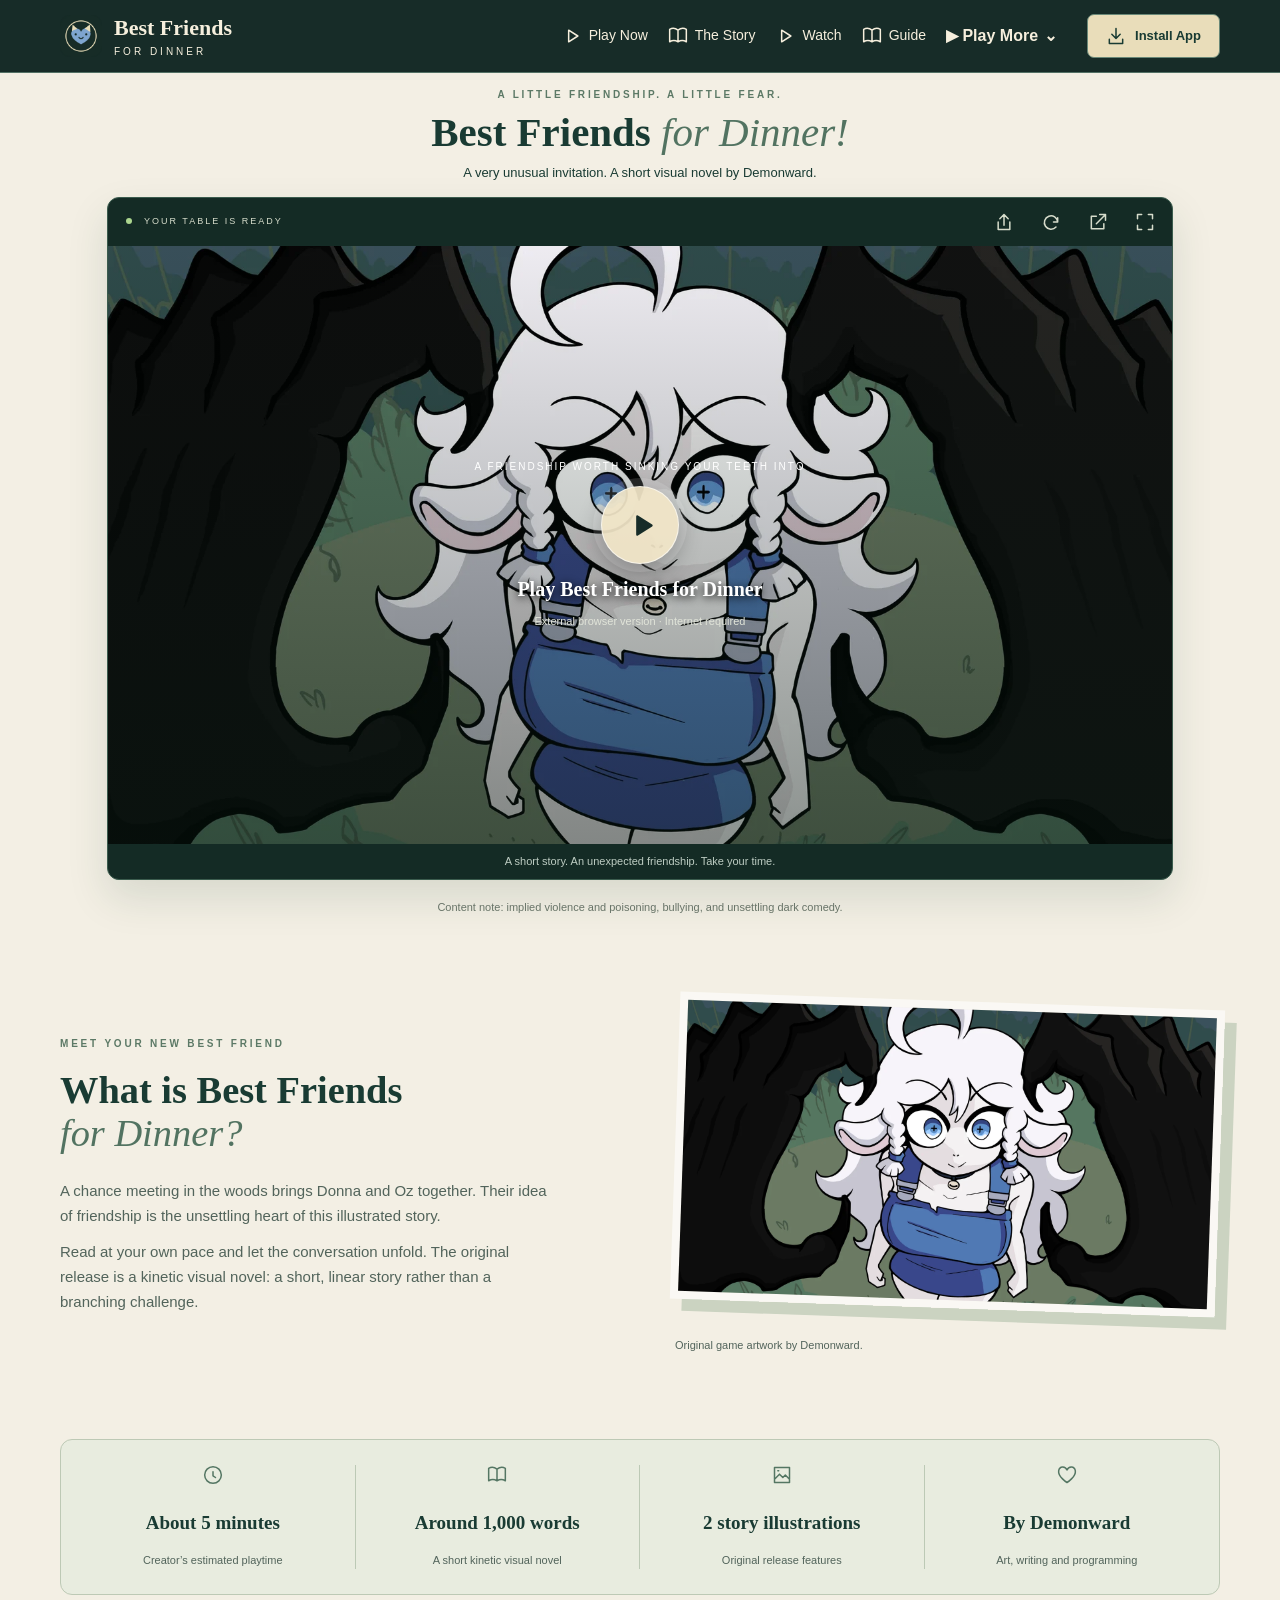
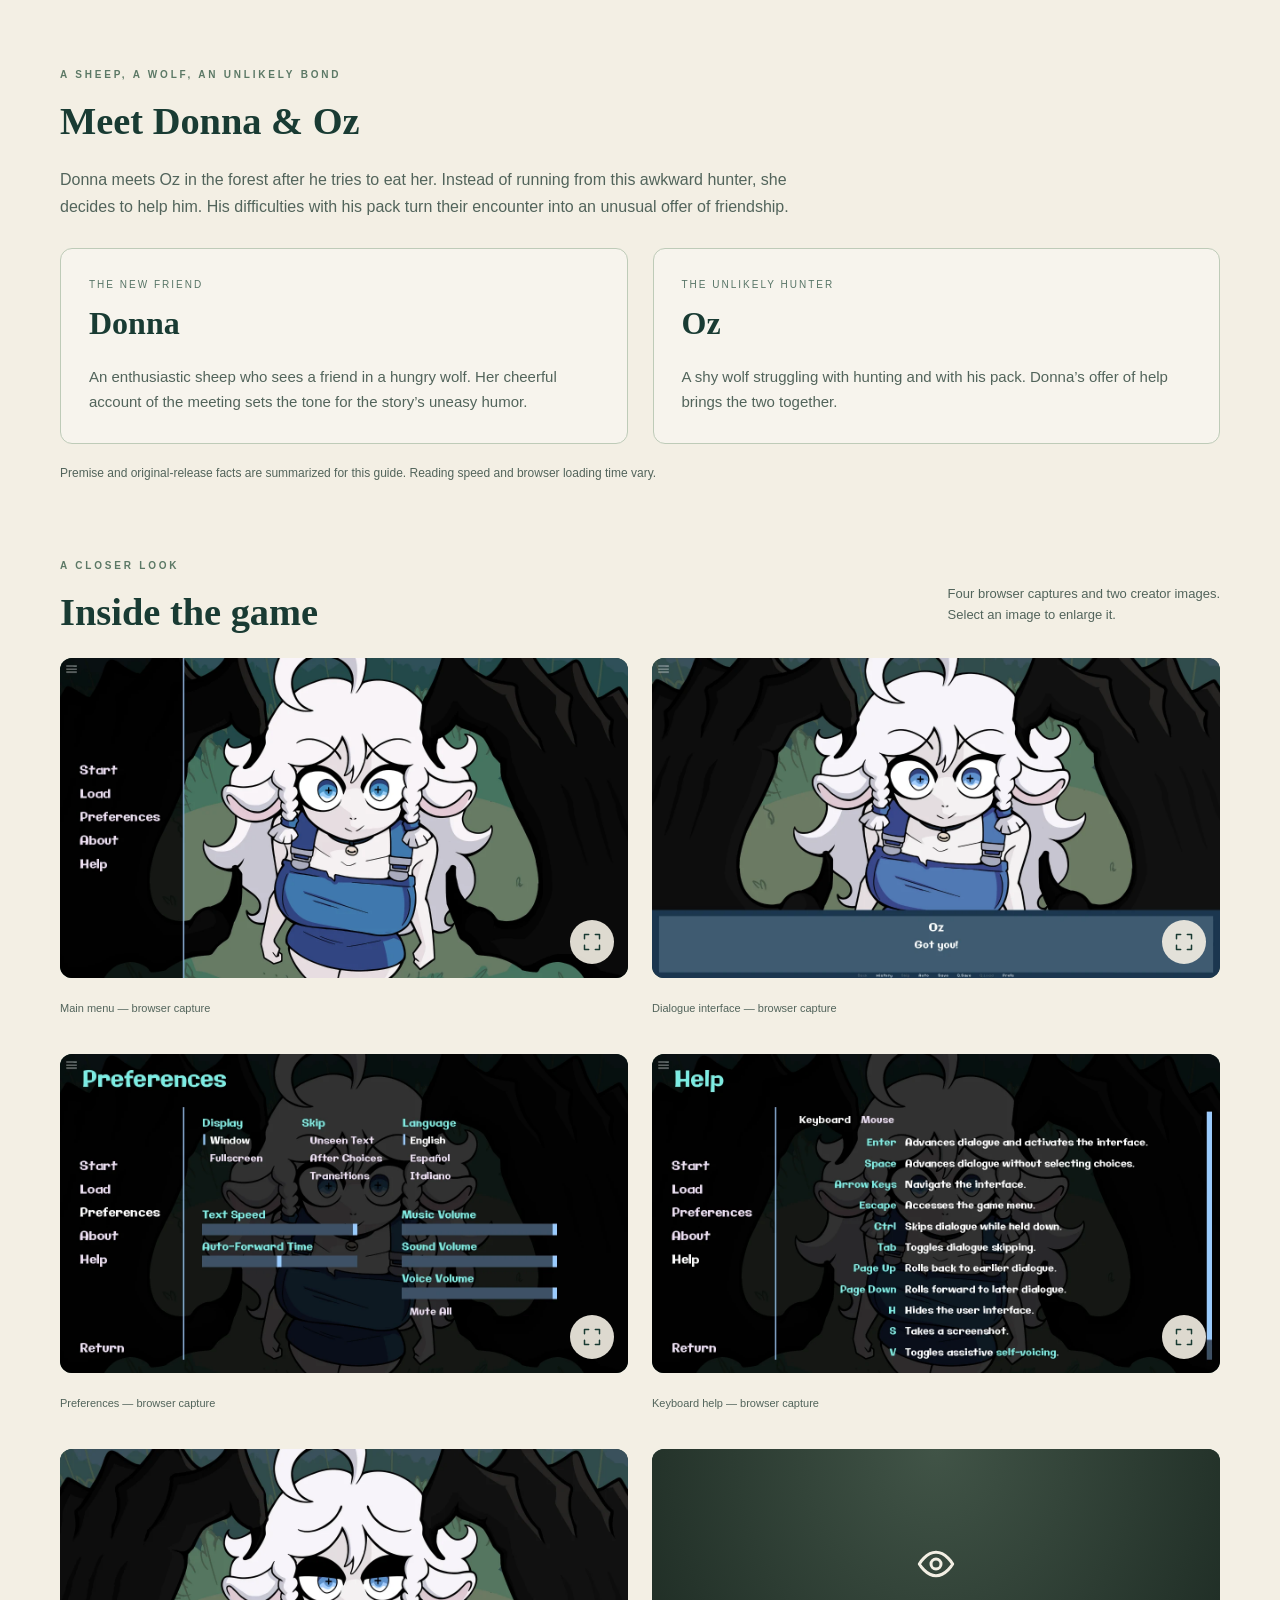
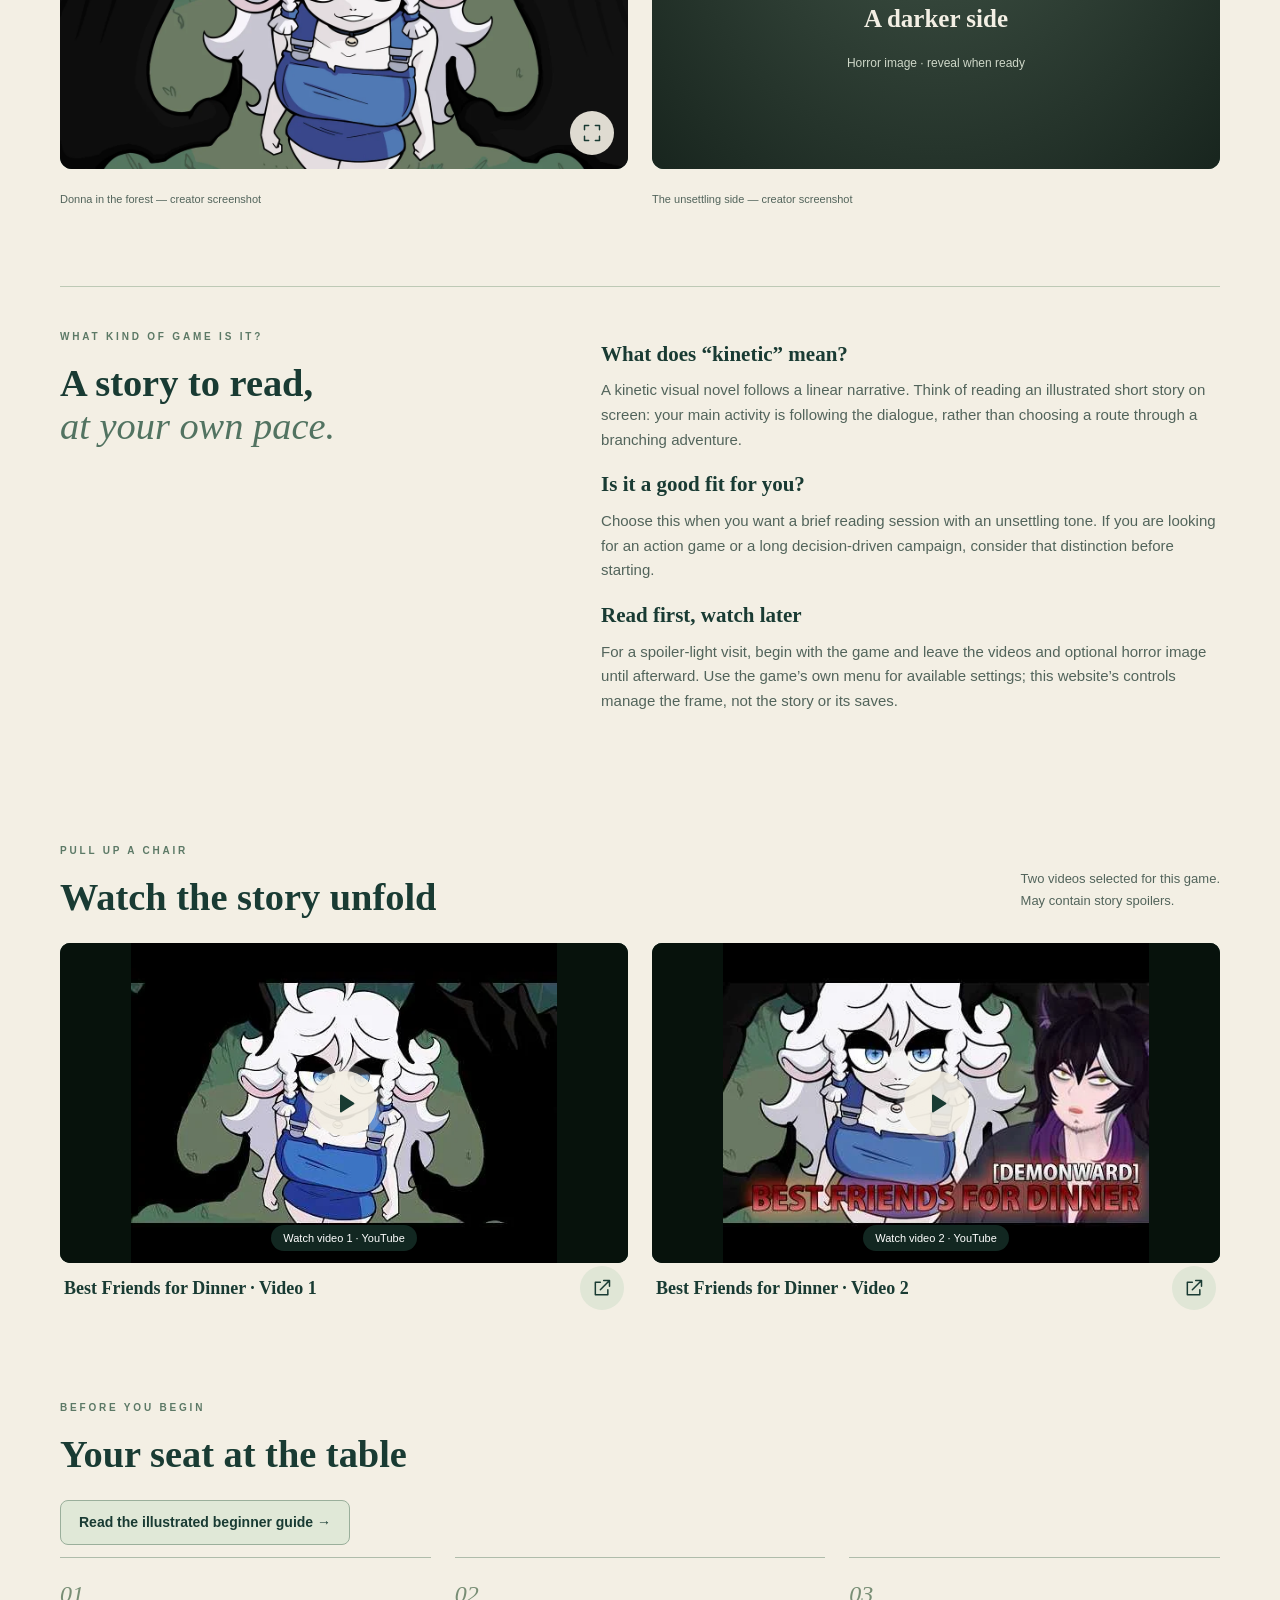
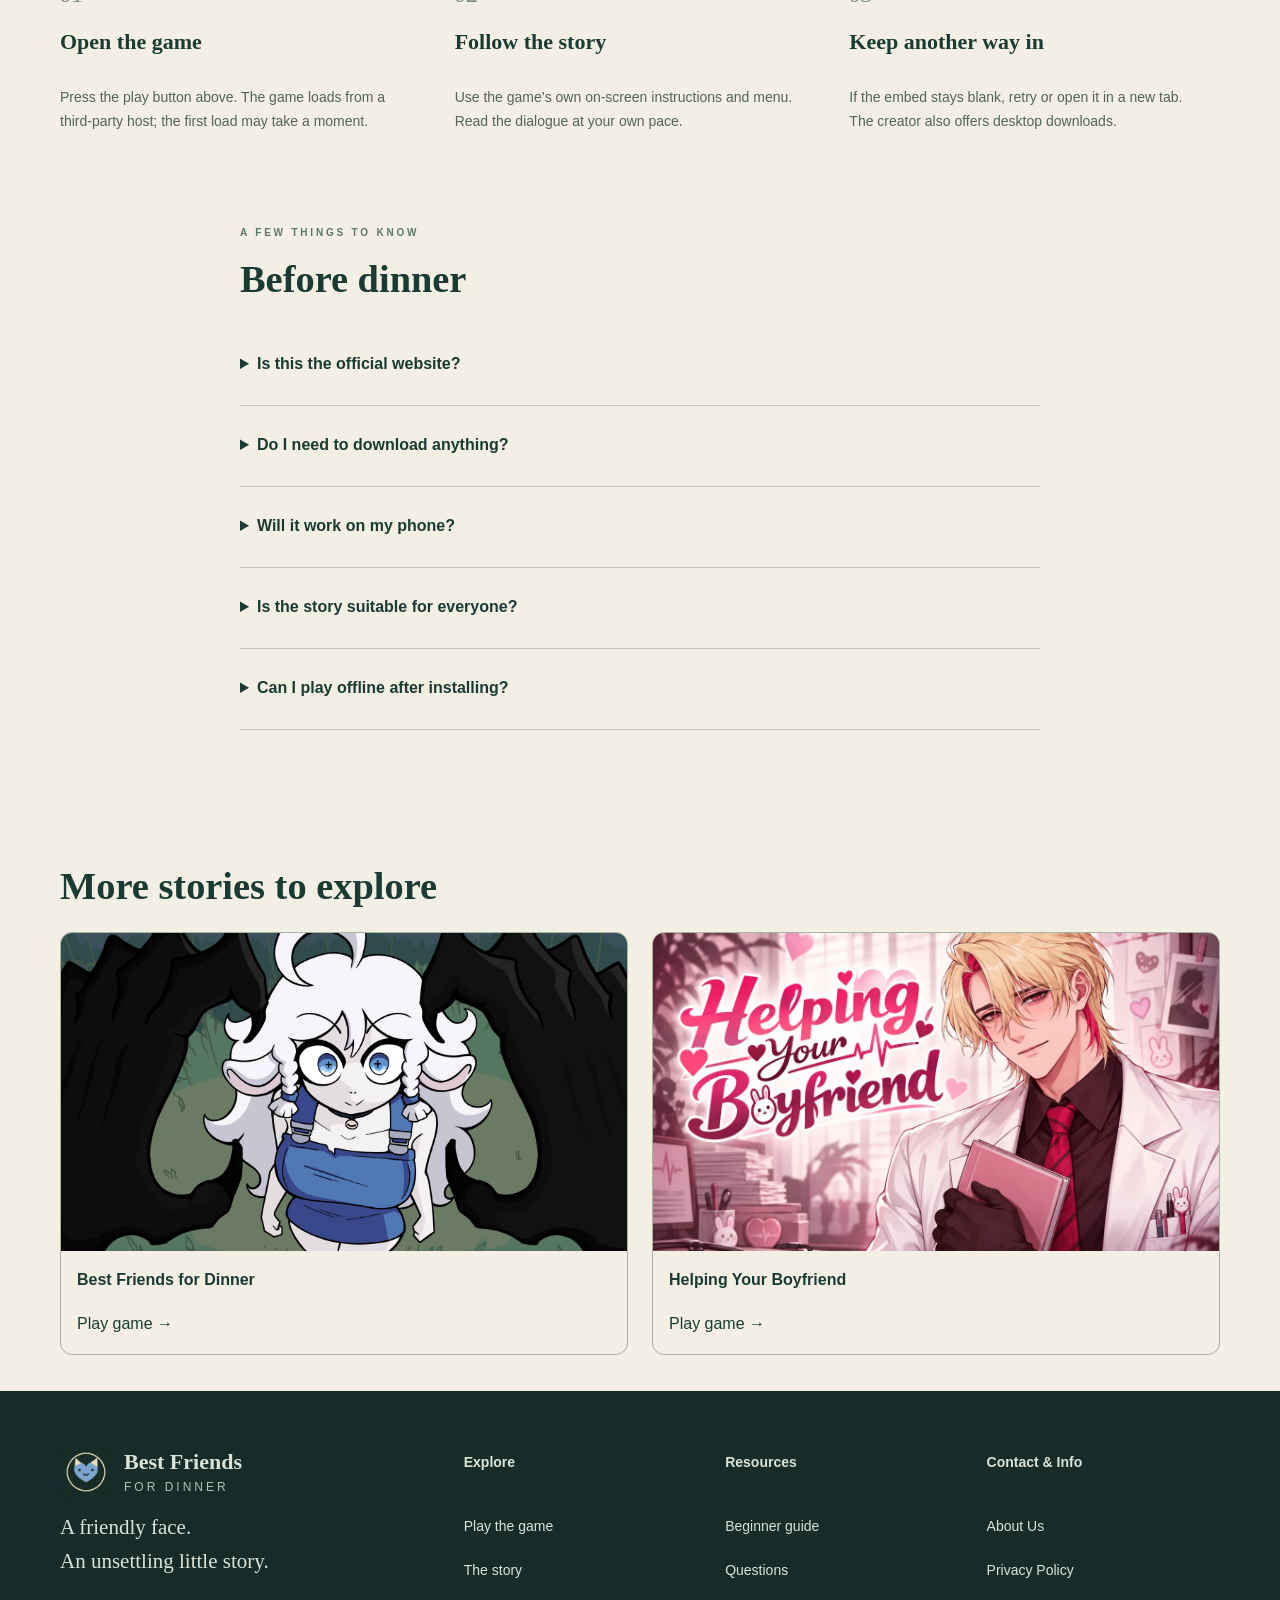
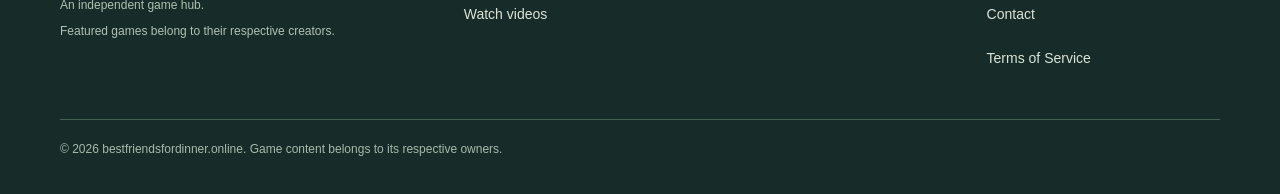
==== commit 700c58cf: "Add unlisted local diagnostics page and remove public feedback controls" ====
--- a/index.html
+++ b/index.html
@@ -1 +1 @@
-<!DOCTYPE html><html lang="en"><head><meta charSet="utf-8"/><meta name="viewport" content="width=device-width, initial-scale=1"/><link rel="preload" as="image" href="/best-friends-for-dinner-logo.webp"/><link rel="preload" as="image" href="/best-friends-for-dinner-cover.webp"/><link rel="preload" as="image" href="/best-friends-for-dinner-interface-main-menu.webp"/><link rel="stylesheet" href="/_next/static/css/ce7b3f0fdca83f7e.css" data-precedence="next"/><link rel="preload" as="script" fetchPriority="low" href="/_next/static/chunks/webpack-0d7744c7309922d8.js"/><script src="/_next/static/chunks/fa220fce-a2ae67357b377627.js" async=""></script><script src="/_next/static/chunks/650-83bfecec2b462406.js" async=""></script><script src="/_next/static/chunks/main-app-3e320964a0427bde.js" async=""></script><script src="/_next/static/chunks/451-89f34023ba2ffeaf.js" async=""></script><script src="/_next/static/chunks/app/page-b2de37db84c94ebd.js" async=""></script><script src="/_next/static/chunks/app/layout-a769e4203f8c8a0a.js" async=""></script><link rel="preload" href="https://data.1back.link/js/app.js" as="script"/><title>Best Friends for Dinner! — A Sweetly Unsettling Story</title><meta name="description" content="Meet Donna and Oz in Best Friends for Dinner, a short dark-comedy visual novel by Demonward. Open the browser game, watch videos and find the original release."/><link rel="manifest" href="/manifest.webmanifest"/><meta name="keywords" content="Best Friends for Dinner,Demonward visual novel,Best Friends for Dinner browser game"/><link rel="canonical" href="https://bestfriendsfordinner.online/"/><meta property="og:title" content="Best Friends for Dinner! — A Sweetly Unsettling Story"/><meta property="og:description" content="Meet Donna and Oz in Best Friends for Dinner, a short dark-comedy visual novel by Demonward. Open the browser game, watch videos and find the original release."/><meta property="og:image" content="https://bestfriendsfordinner.online/best-friends-for-dinner-cover.webp"/><meta property="og:type" content="website"/><meta name="twitter:card" content="summary_large_image"/><meta name="twitter:title" content="Best Friends for Dinner! — A Sweetly Unsettling Story"/><meta name="twitter:description" content="Meet Donna and Oz in Best Friends for Dinner, a short dark-comedy visual novel by Demonward. Open the browser game, watch videos and find the original release."/><meta name="twitter:image" content="https://bestfriendsfordinner.online/best-friends-for-dinner-cover.webp"/><link rel="icon" href="/favicon.png"/><script src="/_next/static/chunks/polyfills-42372ed130431b0a.js" noModule=""></script></head><body><div hidden=""><!--$--><!--/$--></div><a class="skip" href="#main">Skip to content</a><header><div class="wrap nav"><a class="brand" href="/"><img src="/best-friends-for-dinner-logo.webp" width="42" height="42" alt="Sheep and wolf dinner-plate emblem"/><span>Best Friends<small>FOR DINNER</small></span></a><nav aria-label="Main navigation"><a class="play-link" href="/#play"><svg viewBox="0 0 24 24" width="20" height="20" fill="none" stroke="currentColor" stroke-width="1.8" stroke-linecap="round" stroke-linejoin="round" aria-hidden="true"><path d="M8 5l11 7-11 7Z"></path></svg>Play Now</a><a href="/#story"><svg viewBox="0 0 24 24" width="20" height="20" fill="none" stroke="currentColor" stroke-width="1.8" stroke-linecap="round" stroke-linejoin="round" aria-hidden="true"><path d="M12 5Q7 1 2 4v15q5-3 10 0 5-3 10 0V4q-5-3-10 1v14"></path></svg>The Story</a><a href="/#watch"><svg viewBox="0 0 24 24" width="20" height="20" fill="none" stroke="currentColor" stroke-width="1.8" stroke-linecap="round" stroke-linejoin="round" aria-hidden="true"><path d="M8 5l11 7-11 7Z"></path></svg>Watch</a><a href="/guides/"><svg viewBox="0 0 24 24" width="20" height="20" fill="none" stroke="currentColor" stroke-width="1.8" stroke-linecap="round" stroke-linejoin="round" aria-hidden="true"><path d="M12 5Q7 1 2 4v15q5-3 10 0 5-3 10 0V4q-5-3-10 1v14"></path></svg>Guide</a><details class="play-more"><summary>▶ Play More <span aria-hidden="true">⌄</span></summary><div><a href="/">Best Friends for Dinner</a><a href="/helping-your-boyfriend/">Helping Your Boyfriend</a></div></details></nav><button class="install"><svg viewBox="0 0 24 24" width="20" height="20" fill="none" stroke="currentColor" stroke-width="1.8" stroke-linecap="round" stroke-linejoin="round" aria-hidden="true"><path d="M12 3v12m-5-5 5 5 5-5M4 16v5h16v-5"></path></svg><span>Install App</span></button></div></header><dialog><button class="close icon" aria-label="Close installation help" title="Close"><svg viewBox="0 0 24 24" width="20" height="20" fill="none" stroke="currentColor" stroke-width="1.8" stroke-linecap="round" stroke-linejoin="round" aria-hidden="true"><path d="M6 6l12 12M18 6L6 18"></path></svg></button><h2>Keep a seat saved</h2><p>Install this website for easy return visits. The game and videos still need internet.</p><p>On iPhone or iPad: Share → Add to Home Screen. Elsewhere: use your browser’s install menu, or bookmark this page.</p><button><svg viewBox="0 0 24 24" width="20" height="20" fill="none" stroke="currentColor" stroke-width="1.8" stroke-linecap="round" stroke-linejoin="round" aria-hidden="true"><path d="M8 8h12v13H8zM16 8V3H3v13h5"></path></svg> Copy site link</button><input aria-label="Website address for manual copying" readOnly="" value="https://bestfriendsfordinner.online/"/><p role="status"></p></dialog><main id="main"><section class="intro wrap"><span class="eyebrow">A LITTLE FRIENDSHIP. A LITTLE FEAR.</span><h1>Best Friends <em>for Dinner!</em></h1><p>A very unusual invitation. A short visual novel by Demonward.</p></section><section id="play" class="game-wrap"><div class="game-top"><span><i></i> YOUR TABLE IS READY</span><div class="tools"><button class="icon" aria-label="Share website link" title="Share website link"><svg viewBox="0 0 24 24" width="20" height="20" fill="none" stroke="currentColor" stroke-width="1.8" stroke-linecap="round" stroke-linejoin="round" aria-hidden="true"><path d="M12 16V3m-5 5 5-5 5 5M5 12v9h14v-9"></path></svg></button><button class="icon" aria-label="Reload game" title="Reload game (unsaved progress may be lost)"><svg viewBox="0 0 24 24" width="20" height="20" fill="none" stroke="currentColor" stroke-width="1.8" stroke-linecap="round" stroke-linejoin="round" aria-hidden="true"><path d="M20 7v5h-5M20 12a8 8 0 1 0-2 6"></path></svg></button><a class="icon" href="https://s.templeofthejackal.com/games/best-friends-for-dinner/" target="_blank" rel="noopener noreferrer" aria-label="Open game in new tab" title="Open game in new tab"><svg viewBox="0 0 24 24" width="20" height="20" fill="none" stroke="currentColor" stroke-width="1.8" stroke-linecap="round" stroke-linejoin="round" aria-hidden="true"><path d="M14 3h7v7M21 3L10 14M10 5H4v15h15v-6"></path></svg></a><button class="icon" aria-label="Fullscreen game" title="Fullscreen game"><svg viewBox="0 0 24 24" width="20" height="20" fill="none" stroke="currentColor" stroke-width="1.8" stroke-linecap="round" stroke-linejoin="round" aria-hidden="true"><path d="M8 3H3v5m13-5h5v5M3 16v5h5m13-5v5h-5"></path></svg></button></div></div><div class="game"><img src="/best-friends-for-dinner-cover.webp" width="1280" height="720" alt="Best Friends for Dinner cover artwork"/><div class="start"><span>A FRIENDSHIP WORTH SINKING YOUR TEETH INTO</span><button class="launch-orb" aria-label="Play Best Friends for Dinner" title="Play Best Friends for Dinner"><svg viewBox="0 0 24 24" width="20" height="20" fill="none" stroke="currentColor" stroke-width="1.8" stroke-linecap="round" stroke-linejoin="round" aria-hidden="true"><path d="M8 5l11 7-11 7Z"></path></svg></button><strong class="launch-caption">Play <!-- -->Best Friends for Dinner</strong><small>External browser version · Internet required</small></div></div><p class="game-status" role="status">A short story. An unexpected friendship. Take your time.</p><div class="game-feedback" aria-label="Game feedback"><button title="Report game working" aria-label="Report game working"><svg viewBox="0 0 24 24" width="20" height="20" fill="none" stroke="currentColor" stroke-width="1.8" stroke-linecap="round" stroke-linejoin="round" aria-hidden="true"><path d="M8 5l11 7-11 7Z"></path></svg>Game working</button><button title="Report game not loading" aria-label="Report game not loading"><svg viewBox="0 0 24 24" width="20" height="20" fill="none" stroke="currentColor" stroke-width="1.8" stroke-linecap="round" stroke-linejoin="round" aria-hidden="true"><path d="M20 7v5h-5M20 12a8 8 0 1 0-2 6"></path></svg>Game not loading</button></div></section><div class="wrap"><p class="warning">Content note: implied violence and poisoning, bullying, and unsettling dark comedy.</p><section id="story" class="story"><div><span class="eyebrow">MEET YOUR NEW BEST FRIEND</span><h2>What is Best Friends<br/><em>for Dinner?</em></h2><p>A chance meeting in the woods brings Donna and Oz together. Their idea of friendship is the unsettling heart of this illustrated story.</p><p>Read at your own pace and let the conversation unfold. The original release is a kinetic visual novel: a short, linear story rather than a branching challenge.</p></div><figure><img src="/best-friends-for-dinner-cover.webp" alt="Donna looks up between dark wolf paws in a forest" width="1280" height="720" loading="lazy"/><figcaption>Original game artwork by Demonward.</figcaption></figure></section><section class="game-facts" aria-label="Original game at a glance"><div><svg viewBox="0 0 24 24" width="20" height="20" fill="none" stroke="currentColor" stroke-width="1.8" stroke-linecap="round" stroke-linejoin="round" aria-hidden="true"><path d="M12 8v5l3 2M22 12a10 10 0 1 1-20 0 10 10 0 0 1 20 0"></path></svg><strong>About 5 minutes</strong><small>Creator’s estimated playtime</small></div><div><svg viewBox="0 0 24 24" width="20" height="20" fill="none" stroke="currentColor" stroke-width="1.8" stroke-linecap="round" stroke-linejoin="round" aria-hidden="true"><path d="M12 5Q7 1 2 4v15q5-3 10 0 5-3 10 0V4q-5-3-10 1v14"></path></svg><strong>Around 1,000 words</strong><small>A short kinetic visual novel</small></div><div><svg viewBox="0 0 24 24" width="20" height="20" fill="none" stroke="currentColor" stroke-width="1.8" stroke-linecap="round" stroke-linejoin="round" aria-hidden="true"><path d="M3 3h18v18H3zM3 17l6-6 4 4 3-3 5 5M7 7h1"></path></svg><strong>2 story illustrations</strong><small>Original release features</small></div><div><svg viewBox="0 0 24 24" width="20" height="20" fill="none" stroke="currentColor" stroke-width="1.8" stroke-linecap="round" stroke-linejoin="round" aria-hidden="true"><path d="M12 21S1 14 2 7c1-6 8-6 10-1 2-5 9-5 10 1 1 7-10 14-10 14"></path></svg><strong>By Demonward</strong><small>Art, writing and programming</small></div></section><section class="story-details" id="characters"><span class="eyebrow">A SHEEP, A WOLF, AN UNLIKELY BOND</span><h2>Meet Donna &amp; Oz</h2><p class="section-lead">Donna meets Oz in the forest after he tries to eat her. Instead of running from this awkward hunter, she decides to help him. His difficulties with his pack turn their encounter into an unusual offer of friendship.</p><div class="character-notes"><article><span class="character-label">THE NEW FRIEND</span><h3>Donna</h3><p>An enthusiastic sheep who sees a friend in a hungry wolf. Her cheerful account of the meeting sets the tone for the story’s uneasy humor.</p></article><article><span class="character-label">THE UNLIKELY HUNTER</span><h3>Oz</h3><p>A shy wolf struggling with hunting and with his pack. Donna’s offer of help brings the two together.</p></article></div><p class="source-note">Premise and original-release facts are summarized for this guide. Reading speed and browser loading time vary.</p></section><section class="gallery-section" id="gallery"><div class="sectionhead"><div><span class="eyebrow">A CLOSER LOOK</span><h2>Inside the game</h2></div><p>Four browser captures and two creator images.<br/>Select an image to enlarge it.</p></div><div class="gallery-grid"><figure><div class="gallery-image"><button aria-label="Enlarge Main menu — browser capture" title="Enlarge image"><img src="/best-friends-for-dinner-interface-main-menu.webp" alt="Game main menu with Start, Load, Preferences and Help" width="1280" height="720" loading="lazy"/><span class="zoom-mark"><svg viewBox="0 0 24 24" width="20" height="20" fill="none" stroke="currentColor" stroke-width="1.8" stroke-linecap="round" stroke-linejoin="round" aria-hidden="true"><path d="M8 3H3v5m13-5h5v5M3 16v5h5m13-5v5h-5"></path></svg></span></button></div><figcaption>Main menu — browser capture</figcaption></figure><figure><div class="gallery-image"><button aria-label="Enlarge Dialogue interface — browser capture" title="Enlarge image"><img src="/best-friends-for-dinner-interface-dialogue.webp" alt="Opening conversation with Oz in the dialogue panel" width="1280" height="720" loading="lazy"/><span class="zoom-mark"><svg viewBox="0 0 24 24" width="20" height="20" fill="none" stroke="currentColor" stroke-width="1.8" stroke-linecap="round" stroke-linejoin="round" aria-hidden="true"><path d="M8 3H3v5m13-5h5v5M3 16v5h5m13-5v5h-5"></path></svg></span></button></div><figcaption>Dialogue interface — browser capture</figcaption></figure><figure><div class="gallery-image"><button aria-label="Enlarge Preferences — browser capture" title="Enlarge image"><img src="/best-friends-for-dinner-interface-preferences.webp" alt="Preferences with reading speed, languages and volume sliders" width="1280" height="720" loading="lazy"/><span class="zoom-mark"><svg viewBox="0 0 24 24" width="20" height="20" fill="none" stroke="currentColor" stroke-width="1.8" stroke-linecap="round" stroke-linejoin="round" aria-hidden="true"><path d="M8 3H3v5m13-5h5v5M3 16v5h5m13-5v5h-5"></path></svg></span></button></div><figcaption>Preferences — browser capture</figcaption></figure><figure><div class="gallery-image"><button aria-label="Enlarge Keyboard help — browser capture" title="Enlarge image"><img src="/best-friends-for-dinner-interface-help.webp" alt="Keyboard controls displayed on the game Help screen" width="1280" height="720" loading="lazy"/><span class="zoom-mark"><svg viewBox="0 0 24 24" width="20" height="20" fill="none" stroke="currentColor" stroke-width="1.8" stroke-linecap="round" stroke-linejoin="round" aria-hidden="true"><path d="M8 3H3v5m13-5h5v5M3 16v5h5m13-5v5h-5"></path></svg></span></button></div><figcaption>Keyboard help — browser capture</figcaption></figure><figure><div class="gallery-image"><button aria-label="Enlarge Donna in the forest — creator screenshot" title="Enlarge image"><img src="/best-friends-for-dinner-scene-donna.webp" alt="Donna smiling between the wolf’s paws in a forest" width="1280" height="720" loading="lazy"/><span class="zoom-mark"><svg viewBox="0 0 24 24" width="20" height="20" fill="none" stroke="currentColor" stroke-width="1.8" stroke-linecap="round" stroke-linejoin="round" aria-hidden="true"><path d="M8 3H3v5m13-5h5v5M3 16v5h5m13-5v5h-5"></path></svg></span></button></div><figcaption>Donna in the forest — creator screenshot</figcaption></figure><figure><div class="gallery-image"><button class="reveal-image" aria-label="Reveal unsettling wolf screenshot" title="Reveal horror image"><svg viewBox="0 0 24 24" width="20" height="20" fill="none" stroke="currentColor" stroke-width="1.8" stroke-linecap="round" stroke-linejoin="round" aria-hidden="true"><path d="M2 12s4-7 10-7 10 7 10 7-4 7-10 7S2 12 2 12m13 0a3 3 0 1 1-6 0 3 3 0 0 1 6 0"></path></svg><strong>A darker side</strong><span>Horror image · reveal when ready</span></button></div><figcaption>The unsettling side — creator screenshot</figcaption></figure></div><dialog class="lightbox" aria-label="Game artwork viewer"><button class="close icon" aria-label="Close artwork viewer" title="Close"><svg viewBox="0 0 24 24" width="20" height="20" fill="none" stroke="currentColor" stroke-width="1.8" stroke-linecap="round" stroke-linejoin="round" aria-hidden="true"><path d="M6 6l12 12M18 6L6 18"></path></svg></button><img src="/best-friends-for-dinner-interface-main-menu.webp" alt="Game main menu with Start, Load, Preferences and Help"/><div class="lightbox-controls"><button class="icon" aria-label="Previous image" title="Previous image"><svg viewBox="0 0 24 24" width="20" height="20" fill="none" stroke="currentColor" stroke-width="1.8" stroke-linecap="round" stroke-linejoin="round" aria-hidden="true"><path d="m15 5-7 7 7 7"></path></svg></button><p aria-live="polite">Main menu — browser capture</p><button class="icon" aria-label="Next image" title="Next image"><svg viewBox="0 0 24 24" width="20" height="20" fill="none" stroke="currentColor" stroke-width="1.8" stroke-linecap="round" stroke-linejoin="round" aria-hidden="true"><path d="m9 5 7 7-7 7"></path></svg></button></div></dialog></section><section class="reading-notes" id="gameplay"><div><span class="eyebrow">WHAT KIND OF GAME IS IT?</span><h2>A story to read,<br/><em>at your own pace.</em></h2></div><div><h3>What does “kinetic” mean?</h3><p>A kinetic visual novel follows a linear narrative. Think of reading an illustrated short story on screen: your main activity is following the dialogue, rather than choosing a route through a branching adventure.</p><h3>Is it a good fit for you?</h3><p>Choose this when you want a brief reading session with an unsettling tone. If you are looking for an action game or a long decision-driven campaign, consider that distinction before starting.</p><h3>Read first, watch later</h3><p>For a spoiler-light visit, begin with the game and leave the videos and optional horror image until afterward. Use the game’s own menu for available settings; this website’s controls manage the frame, not the story or its saves.</p></div></section><section id="watch"><div class="sectionhead"><div><span class="eyebrow">PULL UP A CHAIR</span><h2>Watch the story unfold</h2></div><p>Two videos selected for this game.<br/>May contain story spoilers.</p></div><div class="videos"><article><div class="video"><button class="video-preview" aria-label="Play video 1 on YouTube" title="Play video 1"><img src="/best-friends-for-dinner-video-1.webp" alt="Donna in the first selected video thumbnail" width="480" height="360" loading="lazy"/><span class="video-play"><svg viewBox="0 0 24 24" width="20" height="20" fill="none" stroke="currentColor" stroke-width="1.8" stroke-linecap="round" stroke-linejoin="round" aria-hidden="true"><path d="M8 5l11 7-11 7Z"></path></svg></span><small>Watch video <!-- -->1<!-- --> · YouTube</small></button></div><div class="video-caption"><h3>Best Friends for Dinner · Video <!-- -->1</h3><a class="icon" href="https://www.youtube.com/watch?v=VWbT8WBo8qs" target="_blank" rel="noopener noreferrer" aria-label="Open video 1 on YouTube" title="Open on YouTube"><svg viewBox="0 0 24 24" width="20" height="20" fill="none" stroke="currentColor" stroke-width="1.8" stroke-linecap="round" stroke-linejoin="round" aria-hidden="true"><path d="M14 3h7v7M21 3L10 14M10 5H4v15h15v-6"></path></svg></a></div></article><article><div class="video"><button class="video-preview" aria-label="Play video 2 on YouTube" title="Play video 2"><img src="/best-friends-for-dinner-video-2.webp" alt="Donna beside a presenter avatar in the second selected video thumbnail" width="480" height="360" loading="lazy"/><span class="video-play"><svg viewBox="0 0 24 24" width="20" height="20" fill="none" stroke="currentColor" stroke-width="1.8" stroke-linecap="round" stroke-linejoin="round" aria-hidden="true"><path d="M8 5l11 7-11 7Z"></path></svg></span><small>Watch video <!-- -->2<!-- --> · YouTube</small></button></div><div class="video-caption"><h3>Best Friends for Dinner · Video <!-- -->2</h3><a class="icon" href="https://www.youtube.com/watch?v=euAuwFD16II" target="_blank" rel="noopener noreferrer" aria-label="Open video 2 on YouTube" title="Open on YouTube"><svg viewBox="0 0 24 24" width="20" height="20" fill="none" stroke="currentColor" stroke-width="1.8" stroke-linecap="round" stroke-linejoin="round" aria-hidden="true"><path d="M14 3h7v7M21 3L10 14M10 5H4v15h15v-6"></path></svg></a></div></article></div></section><section id="guide" class="guide"><span class="eyebrow">BEFORE YOU BEGIN</span><h2>Your seat at the table</h2><p><a class="guide-cta" href="/guides/">Read the illustrated beginner guide →</a></p><div class="cards"><article><span>01</span><h3>Open the game</h3><p>Press the play button above. The game loads from a third-party host; the first load may take a moment.</p></article><article><span>02</span><h3>Follow the story</h3><p>Use the game’s own on-screen instructions and menu. Read the dialogue at your own pace.</p></article><article><span>03</span><h3>Keep another way in</h3><p>If the embed stays blank, retry or open it in a new tab. The creator also offers desktop downloads.</p></article></div></section><section id="faq" class="faq"><span class="eyebrow">A FEW THINGS TO KNOW</span><h2>Before dinner</h2><details><summary>Is this the official website?</summary><p>No. This is an independent game hub. Demonward created the game.</p></details><details><summary>Do I need to download anything?</summary><p>The embedded version opens in your browser. It requires an internet connection. Desktop downloads are available separately from the creator.</p></details><details><summary>Will it work on my phone?</summary><p>The website adapts to small screens, but compatibility and touch controls depend on the externally hosted game. Landscape orientation may help. Mobile gameplay has not been verified.</p></details><details><summary>Is the story suitable for everyone?</summary><p>It includes implied violence, poisoning, bullying and unsettling humor. Review the content note before starting, even though the artwork looks friendly.</p></details><details><summary>Can I play offline after installing?</summary><p>No. Installation gives you a convenient website shortcut. The external game and videos still require an internet connection.</p></details></section></div></main><!--$--><!--/$--><section class="wrap more-games"><h2>More stories to explore</h2><div><a href="/"><img src="/best-friends-for-dinner-cover.webp" alt="Best Friends for Dinner cover" width="640" height="360" loading="lazy"/><strong>Best Friends for Dinner</strong><span>Play game →</span></a><a href="/helping-your-boyfriend/"><img src="/helping-your-boyfriend-cover.webp" alt="Helping Your Boyfriend cover" width="640" height="360" loading="lazy"/><strong>Helping Your Boyfriend</strong><span>Play game →</span></a></div></section><footer><div class="wrap footer-main"><div><a class="brand" href="/"><img src="/best-friends-for-dinner-logo.webp" width="52" height="52" alt=""/><span>Best Friends<small>FOR DINNER</small></span></a><p>A friendly face.<br/>An unsettling little story.</p><small>An independent game hub.<br/>Featured games belong to their respective creators.</small></div><div class="footer-links"><nav aria-label="Explore"><h2>Explore</h2><a href="/#play">Play the game</a><a href="/#story">The story</a><a href="/#watch">Watch videos</a></nav><nav aria-label="Resources"><h2>Resources</h2><a href="/guides/">Beginner guide</a><a href="/#faq">Questions</a></nav><nav aria-label="Contact and information"><h2>Contact &amp; Info</h2><a href="/about/">About Us</a><a href="/privacy/">Privacy Policy</a><a href="/contact/">Contact</a><a href="/terms/">Terms of Service</a></nav></div></div><p class="wrap copyright">© 2026 bestfriendsfordinner.online. Game content belongs to its respective owners.</p></footer><script src="/_next/static/chunks/webpack-0d7744c7309922d8.js" id="_R_" async=""></script><script>(self.__next_f=self.__next_f||[]).push([0])</script><script>self.__next_f.push([1,"1:\"$Sreact.fragment\"\n2:\"static/chunks/451-89f34023ba2ffeaf.js\"\n3:\"static/chunks/app/page-b2de37db84c94ebd.js\"\n4:I[9451,[\"451\",\"$2\",\"974\",\"$3\"],\"Header\"]\n5:I[781,[],\"\"]\n6:I[6617,[],\"\"]\n7:I[9451,[\"451\",\"$2\",\"974\",\"$3\"],\"Footer\"]\n8:\"static/chunks/app/layout-a769e4203f8c8a0a.js\"\n9:I[5869,[\"451\",\"$2\",\"177\",\"$8\"],\"\"]\nb:I[9451,[\"451\",\"$2\",\"974\",\"$3\"],\"Game\"]\nc:I[9451,[\"451\",\"$2\",\"974\",\"$3\"],\"Icon\"]\n15:\"ViewportBoundary\"\n16:I[4016,[],\"$15\"]\n18:\"MetadataBoundary\"\n19:I[4016,[],\"$18\"]\n1a:\"$Sreact.suspense\"\n1c:I[719,[],\"default\",1]\n:HL[\"/_next/static/css/ce7b3f0fdca83f7e.css\",\"style\"]\na:[[\"children\",{\"s\":\"__PAGE__\",\"h\":512,\"d\":{\"r\":[\"$\",\"$1\",\"c\",{\"children\":[[\"$\",\"main\",null,{\"id\":\"main\",\"children\":[[\"$\",\"section\",null,{\"className\":\"intro wrap\",\"children\":[[\"$\",\"span\",null,{\"className\":\"eyebrow\",\"children\":\"A LITTLE FRIENDSHIP. A LITTLE FEAR.\"}],[\"$\",\"h1\",null,{\"children\":[\"Best Friends \",[\"$\",\"em\",null,{\"children\":\"for Dinner!\"}]]}],[\"$\",\"p\",null,{\"children\":\"A very unusual invitation. A short visual novel by Demonward.\"}]]}],[\"$\",\"$Lb\",null,{}],[\"$\",\"div\",null,{\"className\":\"wrap\",\"children\":[[\"$\",\"p\",null,{\"className\":\"warning\",\"children\":\"Content note: implied violence and poisoning, bullying, and unsettling dark comedy.\"}],[\"$\",\"section\",null,{\"id\":\"story\",\"className\":\"story\",\"children\":[[\"$\",\"div\",null,{\"children\":[[\"$\",\"span\",null,{\"className\":\"eyebrow\",\"children\":\"MEET YOUR NEW BEST FRIEND\"}],[\"$\",\"h2\",null,{\"children\":[\"What is Best Friends\",[\"$\",\"br\",null,{}],[\"$\",\"em\",null,{\"children\":\"for Dinner?\"}]]}],[\"$\",\"p\",null,{\"children\":\"A chance meeting in the woods brings Donna and Oz together. Their idea of friendship is the unsettling heart of this illustrated story.\"}],[\"$\",\"p\",null,{\"children\":\"Read at your own pace and let the conversation unfold. The original release is a kinetic visual novel: a short, linear story rather than a branching challenge.\"}]]}],[\"$\",\"figure\",null,{\"children\":[[\"$\",\"img\",null,{\"src\":\"/best-friends-for-dinner-cover.webp\",\"alt\":\"Donna looks up between dark wolf paws in a forest\",\"width\":\"1280\",\"height\":\"720\",\"loading\":\"lazy\"}],[\"$\",\"figcaption\",null,{\"children\":\"Original game artwork by Demonward.\"}]]}]]}],[[\"$\",\"section\",null,{\"className\":\"game-facts\",\"aria-label\":\"Original game at a glance\",\"children\":[[\"$\",\"div\",\"About 5 minutes\",{\"children\":[[\"$\",\"$Lc\",null,{\"kind\":\"clock\"}],[\"$\",\"strong\",null,{\"children\":\"About 5 minutes\"}],[\"$\",\"small\",null,{\"children\":\"Creator’s estimated playtime\"}]]}],[\"$\",\"div\",\"Around 1,000 words\",{\"children\":[[\"$\",\"$Lc\",null,{\"kind\":\"book\"}],[\"$\",\"strong\",null,{\"children\":\"Around 1,000 words\"}],[\"$\",\"small\",null,{\"children\":\"A short kinetic visual novel\"}]]}],[\"$\",\"div\",\"2 story illustrations\",{\"children\":[[\"$\",\"$Lc\",null,{\"kind\":\"image\"}],[\"$\",\"strong\",null,{\"children\":\"2 story illustrations\"}],[\"$\",\"small\",null,{\"children\":\"Original release features\"}]]}],[\"$\",\"div\",\"By Demonward\",{\"children\":[[\"$\",\"$Lc\",null,{\"kind\":\"heart\"}],[\"$\",\"strong\",null,{\"children\":\"By Demonward\"}],[\"$\",\"small\",null,{\"children\":\"Art, writing and programming\"}]]}]]}],[\"$\",\"section\",null,{\"className\":\"story-details\",\"id\":\"characters\",\"children\":[[\"$\",\"span\",null,{\"className\":\"eyebrow\",\"children\":\"A SHEEP, A WOLF, AN UNLIKELY BOND\"}],[\"$\",\"h2\",null,{\"children\":\"Meet Donna \u0026 Oz\"}],[\"$\",\"p\",null,{\"className\":\"section-lead\",\"children\":\"Donna meets Oz in the forest after he tries to eat her. Instead of running from this awkward hunter, she decides to help him. His difficulties with his pack turn their encounter into an unusual offer of friendship.\"}],\"$Ld\",\"$Le\"]}],\"$Lf\",\"$L10\"],\"$L11\",\"$L12\",\"$L13\"]}]]}],null,\"$L14\"]}],\"p\":false,\"v\":null}}]]\n0:{\"P\":null,\"c\":[\"\",\"\"],\"q\":\"\",\"i\":false,\"t\":{\"t\":{\"s\":\"\",\"h\":528,\"d\":{\"r\":[\"$\",\"$1\",\"c\",{\"children\":[[[\"$\",\"link\",\"0\",{\"rel\":\"stylesheet\",\"href\":\"/_next/static/css/ce7b3f0fdca83f7e.css\",\"precedence\":\"next\",\"crossOrigin\":\"$undefined\",\"nonce\":\"$undefined\"}]],[\"$\",\"html\",null,{\"lang\":\"en\",\"children\":[\"$\",\"body\",null,{\"children\":[[\"$\",\"a\",null,{\"className\":\"skip\",\"href\":\"#main\",\"children\":\"Skip to content\"}],[\"$\",\"$L4\",null,{}],[\"$\",\"$L5\",null,{\"parallelRouterKey\":\"children\",\"error\":\"$undefined\",\"errorStyles\":\"$undefined\",\"errorScripts\":\"$undefined\",\"template\":[\"$\",\"$L6\",null,{}],\"templateStyles\":\"$undefined\",\"templateScripts\":\"$undefined\",\"notFound\":[[\"$\",\"main\",null,{\"id\":\"main\",\"className\":\"wrap document\",\"children\":[[\"$\",\"h1\",null,{\"children\":\"A seat is missing.\"}],[\"$\",\"p\",null,{\"children\":\"This page could not be found.\"}],[\"$\",\"a\",null,{\"href\":\"/\",\"children\":\"Return to the game →\"}]]}],[]],\"forbidden\":\"$undefined\",\"unauthorized\":\"$undefined\"}],[\"$\",\"section\",null,{\"className\":\"wrap more-games\",\"children\":[[\"$\",\"h2\",null,{\"children\":\"More stories to explore\"}],[\"$\",\"div\",null,{\"children\":[[\"$\",\"a\",\"/\",{\"href\":\"/\",\"children\":[[\"$\",\"img\",null,{\"src\":\"/best-friends-for-dinner-cover.webp\",\"alt\":\"Best Friends for Dinner cover\",\"width\":\"640\",\"height\":\"360\",\"loading\":\"lazy\"}],[\"$\",\"strong\",null,{\"children\":\"Best Friends for Dinner\"}],[\"$\",\"span\",null,{\"children\":\"Play game →\"}]]}],[\"$\",\"a\",\"/helping-your-boyfriend/\",{\"href\":\"/helping-your-boyfriend/\",\"children\":[[\"$\",\"img\",null,{\"src\":\"/helping-your-boyfriend-cover.webp\",\"alt\":\"Helping Your Boyfriend cover\",\"width\":\"640\",\"height\":\"360\",\"loading\":\"lazy\"}],[\"$\",\"strong\",null,{\"children\":\"Helping Your Boyfriend\"}],[\"$\",\"span\",null,{\"children\":\"Play game →\"}]]}]]}]]}],[\"$\",\"$L7\",null,{}],[\"$\",\"$L9\",null,{\"src\":\"https://data.1back.link/js/app.js\",\"data-domain\":\"bestfriendsfordinner.online\",\"data-api\":\"https://data.1back.link/api/send\",\"strategy\":\"afterInteractive\"}]]}]}]]}],\"p\":false,\"v\":null},\"c\":\"$Qa\"},\"h\":{\"r\":[\"$\",\"$1\",\"h\",{\"children\":[null,[\"$\",\"$L16\",null,{\"children\":\"$L17\"}],[\"$\",\"$L19\",null,{\"children\":[[\"$\",\"div\",null,{\"hidden\":true,\"children\":[\"$\",\"$1a\",null,{\"name\":\"Next.Metadata\",\"children\":\"$L1b\"}]}],null]}],null]}],\"p\":false,\"v\":null}},\"m\":\"$undefined\",\"G\":[\"$1c\",[]],\"S\":true,\"r\":\"$undefined\",\"s\":\"$undefined\",\"a\":\"$undefined\",\"l\":\"$undefined\",\"p\":\"$undefined\",\"d\":\"$undefined\",\"b\":\"dCaYqsBSXql_GSlDp1N_X\"}\n1d:I[9451,[\"451\",\"$2\",\"974\",\"$3\"],\"Gallery\"]\n1e:I[9451,[\"451\",\"$2\",\"974\",\"$3\"],\"Videos\"]\n1f:I[4016,[],\"OutletBoundary\"]\nd:[\"$\",\"div\",null,{\"className\":\"character-notes\",\"children\":[[\"$\",\"article\",null,{\"children\":[[\"$\",\"span\",null,{\"className\":\"character-label\",\"children\":\"THE NEW FRIEND\"}],[\"$\",\"h3\",null,{\"children\":\"Donna\"}],[\"$\",\"p\",null,{\"children\":\"An enthusiastic sheep who sees a friend in a hungry wolf. Her cheerful account of the meeting sets the tone for the story’s uneasy humor.\"}]]}],[\"$\",\"article\",null,{\"children\":[[\"$\",\"span\",null,{\"className\":\"character-label\",\"children\":\"THE UNLIKELY HUNTER\"}],[\"$\",\"h3\",null,{\"children\":\"Oz\"}],[\"$\",\"p\",null,{\"children\":\"A shy wolf struggling with hunting and with his pack. Donna’s offer of help brings the two together.\"}]]}]]}]\ne:[\"$\",\"p\",null,{\"className\":\"source-note\",\"children\":\"Premise and original-release facts are summarized for this guide. Reading speed and browser loading time vary.\"}]\nf:[\"$\",\"$L1d\",null,{}]\n10:[\"$\",\"section\",null,{\"className\":\"reading-notes\",\"id\":\"gameplay\",\"children\":[[\"$\",\"div\",null,{\"children\":[[\"$\",\"span\",null,{\"className\":\"eyebrow\",\"children\":\"WHAT KIND OF GAME IS IT?\"}],[\"$\",\"h2\",null,{\"children\":[\"A story to read,\",[\"$\",\"br\",null,{}],[\"$\",\"em\",null,{\"children\":\"at your own pace.\"}]]}]]}],[\"$\",\"div\",null,{\"children\":[[\"$\",\"h3\",null,{\"children\":\"What does “kinetic” mean?\"}],[\"$\",\"p\",null,{\"children\":\"A kinetic visual novel follows a linear narrative. Think of reading an illustrated short story on screen: your main activity is following the dialogue, rather than choosing a route through a branching adventure.\"}],[\"$\",\"h3\",null,{\"children\":\"Is it a good fit for you?\"}],[\"$\",\"p\",null,{\"children\":\"Choose this when you want a brief reading session with an unsettling tone. If you are looking for an action game or a long decision-driven campaign, consider that distinction before starting.\"}],[\"$\",\"h3\",null,{\"children\":\"Read first, watch later\"}],[\"$\",\"p\",null,{\"children\":\"For a spoiler-light visit, begin with the game and leave the videos and optional horror image until afterward. Use the game’s own menu for available settings; this website’s controls manage the frame, not the story or its saves.\"}]]}]]}]\n11:[\"$\",\"section\",null,{\"id\":\"watch\",\"children\":[[\"$\",\"div\",null,{\"className\":\"sectionhead\",\"children\":[[\"$\",\"div\",null,{\"children\":[[\"$\",\"span\",null,{\"className\":\"eyebrow\",\"children\":\"PULL UP A CHAIR\"}],[\"$\",\"h2\",null,{\"children\":\"Watch the story unfold\"}]]}],[\"$\",\"p\",null,{\"children\":[\"Two videos selected for this game.\",[\"$\",\"br\",null,{}],\"May contain story spoilers.\"]}]]}],[\"$\",\"$L1e\",null,{}]]}]\n12:[\"$\",\"section\",null,{\"id\":\"guide\",\"className\":\"guide\",\"children\":[[\"$\",\"span\",null,{\"className\":\"eyebrow\",\"children\":\"BEFORE YOU BEGIN\"}],[\"$\",\"h2\",null,{\"children\":\"Your seat at the table\"}],[\"$\",\"p\",null,{\"children\":[\"$\",\"a\",null,{\"className\":\"guide-cta\",\"href\":\"/guides/\",\"children\":\"Read the illustrated beginner guide →\"}]}],[\"$\",\"div\",null,{\"className\":\"cards\",\"children\":[[\"$\",\"article\",\"01\",{\"children\":[[\"$\",\"span\",null,{\"children\":\"01\"}],[\"$\",\"h3\",null,{\"children\":\"Open the game\"}],[\"$\",\"p\",null,{\"children\":\"Press the play button above. The game loads from a third-party host; the first load may take a moment.\"}]]}],[\"$\",\"article\",\"02\",{\"children\":[[\"$\",\"span\",null,{\"children\":\"02\"}],[\"$\",\"h3\",null,{\"children\":\"Follow the story\"}],[\"$\",\"p\",null,{\"children\":\"Use the game’s own on-screen instructions and menu. Read the dialogue at your own pace.\"}]]}],[\"$\",\"article\",\"03\",{\"children\":[[\"$\",\"span\",null,{\"children\":\"03\"}],[\"$\",\"h3\",null,{\"children\":\"Keep another way in\"}],[\"$\",\"p\",null,{\"children\":\"If the embed stays blank, retry or open it in a new tab. The creator also offers desktop downloads.\"}]]}]]}]]}]\n13:[\"$\",\"section\",null,{\"id\":\"faq\",\"className\":\"faq\",\"children\":[[\"$\",\"span\",null,{\"className\":\"eyebrow\",\"children\":\"A FEW THINGS TO KNOW\"}],[\"$\",\"h2\",null,{\"children\":\"Before dinner\"}],[[\"$\",\"details\",\"Is this the official website?\",{\"children\":[[\"$\",\"summary\",null,{\"children\":\"Is this the official website?\"}],[\"$\",\"p\",null,{\"children\":\"No. This is an independent game hub. Demonward created the game.\"}]]}],[\"$\",\"details\",\"Do I need to download anything?\",{\"children\":[[\"$\",\"summary\",null,{\"children\":\"Do I need to download anything?\"}],[\"$\",\"p\",null,{\"children\":\"The embedded version opens in your browser. It requires an internet connection. Desktop downloads are available separately from the creator.\"}]]}],[\"$\",\"details\",\"Will it work on my phone?\",{\"children\":[[\"$\",\"summary\",null,{\"children\":\"Will it work on my phone?\"}],[\"$\",\"p\",null,{\"children\":\"The website adapts to small screens, but compatibility and touch controls depend on the externally hosted game. Landscape orientation may help. Mobile gameplay has not been verified.\"}]]}],[\"$\",\"details\",\"Is the story suitable for everyone?\",{\"children\":[[\"$\",\"summary\",null,{\"children\":\"Is the story suitable for everyone?\"}],[\"$\",\"p\",null,{\"children\":\"It includes implied violence, poisoning, bullying and unsettling humor. Review the content note before starting, even though the artwork looks friendly.\"}]]}],[\"$\",\"details\",\"Can I play offline after installing?\",{\"children\":[[\"$\",\"summary\",null,{\"children\":\"Can I play offline after installing?\"}],[\"$\",\"p\",null,{\"children\":\"No. Installation gives you a convenient website shortcut. The external game and videos still require an internet connection.\"}]]}]]]}]\n14:[\"$\",\"$L1f\",null,{\"children\":[\"$\",\"$1a\",null,{\"name\":\"Next.MetadataOutlet\",\"children\":\"$@20\"}]}]\n17:[[\"$\",\"meta\",\"0\",{\"charSet\":\"utf-8\"}],[\"$\",\"meta\",\"1\",{\"name\":\"viewport\",\"content\":\"width=device-width, initial-scale=1\"}]]\n21:I[5865,[],\"IconMark\"]\n1b:[[\"$\",\"title\",\"0\",{\"children\":\"Best Friends for Dinner! — A Sweetly Unsettling Story\"}],[\"$\",\"meta\",\"1\",{\"name\":\"description\",\"content\":\"Meet Donna and Oz in Best Friends for Dinner, a short dark-comedy visual novel by Demonward. Open the browser game, watch videos and find the original release.\"}],[\"$\",\"link\",\"2\",{\"rel\":\"manifest\",\"href\":\"/manifest.webmanifest\",\"crossOrigin\":\"$undefined\"}],[\"$\",\"meta\",\"3\",{\"name\":\"keywords\",\"content\":\"Best Friends for Dinner,Demonward visual novel,Best Friends for Dinner browser game\"}],[\"$\",\"link\",\"4\",{\"rel\":\"canonical\",\"href\":\"https://bestfriendsfordinner.online/\"}],[\"$\",\"meta\",\"5\",{\"property\":\"og:title\",\"content\":\"Best Friends for Dinner! — A Sweetly Unsettling Story\"}],[\"$\",\"meta\",\"6\",{\"property\":\"og:description\",\"content\":\"Meet Donna and Oz in Best Friends for Dinner, a short dark-comedy visual novel by Demonward. Open the browser game, watch videos and find the original release.\"}],[\"$\",\"meta\",\"7\",{\"property\":\"og:image\",\"content\":\"https://bestfriendsfordinner.online/best-friends-for-dinner-cover.webp\"}],[\"$\",\"meta\",\"8\",{\"property\":\"og:type\",\"content\":\"website\"}],[\"$\",\"meta\",\"9\",{\"name\":\"twitter:card\",\"content\":\"summary_large_image\"}],[\"$\",\"meta\",\"10\",{\"name\":\"twitter:title\",\"content\":\"Best Friends for Dinner! — A Sweetly Unsettling Story\"}],[\"$\",\"meta\",\"11\",{\"name\":\"twitter:description\",\"content\":\"Meet Donna and Oz in Best Friends for Dinner, a short dark-comedy visual novel by Demonward. Open the browser game, watch videos and find the original release.\"}],[\"$\",\"meta\",\"12\",{\"name\":\"twitter:image\",\"content\":\"https://bestfriendsfordinner.online/best-friends-for-dinner-cover.webp\"}],[\"$\",\"link\",\"13\",{\"rel\":\"icon\",\"href\":\"/favicon.png\"}],[\"$\",\"$L21\",\"14\",{}]]\n20:null\n"])</script></body></html>+<!DOCTYPE html><html lang="en"><head><meta charSet="utf-8"/><meta name="viewport" content="width=device-width, initial-scale=1"/><link rel="preload" as="image" href="/best-friends-for-dinner-logo.webp"/><link rel="preload" as="image" href="/best-friends-for-dinner-cover.webp"/><link rel="preload" as="image" href="/best-friends-for-dinner-interface-main-menu.webp"/><link rel="stylesheet" href="/_next/static/css/80f88eea48e32c00.css" data-precedence="next"/><link rel="preload" as="script" fetchPriority="low" href="/_next/static/chunks/webpack-0d7744c7309922d8.js"/><script src="/_next/static/chunks/fa220fce-a2ae67357b377627.js" async=""></script><script src="/_next/static/chunks/650-83bfecec2b462406.js" async=""></script><script src="/_next/static/chunks/main-app-3e320964a0427bde.js" async=""></script><script src="/_next/static/chunks/451-bed916de2cb3c39b.js" async=""></script><script src="/_next/static/chunks/app/page-b2de37db84c94ebd.js" async=""></script><script src="/_next/static/chunks/app/layout-a769e4203f8c8a0a.js" async=""></script><link rel="preload" href="https://data.1back.link/js/app.js" as="script"/><title>Best Friends for Dinner! — A Sweetly Unsettling Story</title><meta name="description" content="Meet Donna and Oz in Best Friends for Dinner, a short dark-comedy visual novel by Demonward. Open the browser game, watch videos and find the original release."/><link rel="manifest" href="/manifest.webmanifest"/><meta name="keywords" content="Best Friends for Dinner,Demonward visual novel,Best Friends for Dinner browser game"/><link rel="canonical" href="https://bestfriendsfordinner.online/"/><meta property="og:title" content="Best Friends for Dinner! — A Sweetly Unsettling Story"/><meta property="og:description" content="Meet Donna and Oz in Best Friends for Dinner, a short dark-comedy visual novel by Demonward. Open the browser game, watch videos and find the original release."/><meta property="og:image" content="https://bestfriendsfordinner.online/best-friends-for-dinner-cover.webp"/><meta property="og:type" content="website"/><meta name="twitter:card" content="summary_large_image"/><meta name="twitter:title" content="Best Friends for Dinner! — A Sweetly Unsettling Story"/><meta name="twitter:description" content="Meet Donna and Oz in Best Friends for Dinner, a short dark-comedy visual novel by Demonward. Open the browser game, watch videos and find the original release."/><meta name="twitter:image" content="https://bestfriendsfordinner.online/best-friends-for-dinner-cover.webp"/><link rel="icon" href="/favicon.png"/><script src="/_next/static/chunks/polyfills-42372ed130431b0a.js" noModule=""></script></head><body><div hidden=""><!--$--><!--/$--></div><a class="skip" href="#main">Skip to content</a><header><div class="wrap nav"><a class="brand" href="/"><img src="/best-friends-for-dinner-logo.webp" width="42" height="42" alt="Sheep and wolf dinner-plate emblem"/><span>Best Friends<small>FOR DINNER</small></span></a><nav aria-label="Main navigation"><a class="play-link" href="/#play"><svg viewBox="0 0 24 24" width="20" height="20" fill="none" stroke="currentColor" stroke-width="1.8" stroke-linecap="round" stroke-linejoin="round" aria-hidden="true"><path d="M8 5l11 7-11 7Z"></path></svg>Play Now</a><a href="/#story"><svg viewBox="0 0 24 24" width="20" height="20" fill="none" stroke="currentColor" stroke-width="1.8" stroke-linecap="round" stroke-linejoin="round" aria-hidden="true"><path d="M12 5Q7 1 2 4v15q5-3 10 0 5-3 10 0V4q-5-3-10 1v14"></path></svg>The Story</a><a href="/#watch"><svg viewBox="0 0 24 24" width="20" height="20" fill="none" stroke="currentColor" stroke-width="1.8" stroke-linecap="round" stroke-linejoin="round" aria-hidden="true"><path d="M8 5l11 7-11 7Z"></path></svg>Watch</a><a href="/guides/"><svg viewBox="0 0 24 24" width="20" height="20" fill="none" stroke="currentColor" stroke-width="1.8" stroke-linecap="round" stroke-linejoin="round" aria-hidden="true"><path d="M12 5Q7 1 2 4v15q5-3 10 0 5-3 10 0V4q-5-3-10 1v14"></path></svg>Guide</a><details class="play-more"><summary>▶ Play More <span aria-hidden="true">⌄</span></summary><div><a href="/">Best Friends for Dinner</a><a href="/helping-your-boyfriend/">Helping Your Boyfriend</a></div></details></nav><button class="install"><svg viewBox="0 0 24 24" width="20" height="20" fill="none" stroke="currentColor" stroke-width="1.8" stroke-linecap="round" stroke-linejoin="round" aria-hidden="true"><path d="M12 3v12m-5-5 5 5 5-5M4 16v5h16v-5"></path></svg><span>Install App</span></button></div></header><dialog><button class="close icon" aria-label="Close installation help" title="Close"><svg viewBox="0 0 24 24" width="20" height="20" fill="none" stroke="currentColor" stroke-width="1.8" stroke-linecap="round" stroke-linejoin="round" aria-hidden="true"><path d="M6 6l12 12M18 6L6 18"></path></svg></button><h2>Keep a seat saved</h2><p>Install this website for easy return visits. The game and videos still need internet.</p><p>On iPhone or iPad: Share → Add to Home Screen. Elsewhere: use your browser’s install menu, or bookmark this page.</p><button><svg viewBox="0 0 24 24" width="20" height="20" fill="none" stroke="currentColor" stroke-width="1.8" stroke-linecap="round" stroke-linejoin="round" aria-hidden="true"><path d="M8 8h12v13H8zM16 8V3H3v13h5"></path></svg> Copy site link</button><input aria-label="Website address for manual copying" readOnly="" value="https://bestfriendsfordinner.online/"/><p role="status"></p></dialog><main id="main"><section class="intro wrap"><span class="eyebrow">A LITTLE FRIENDSHIP. A LITTLE FEAR.</span><h1>Best Friends <em>for Dinner!</em></h1><p>A very unusual invitation. A short visual novel by Demonward.</p></section><section id="play" class="game-wrap"><div class="game-top"><span><i></i> YOUR TABLE IS READY</span><div class="tools"><button class="icon" aria-label="Share website link" title="Share website link"><svg viewBox="0 0 24 24" width="20" height="20" fill="none" stroke="currentColor" stroke-width="1.8" stroke-linecap="round" stroke-linejoin="round" aria-hidden="true"><path d="M12 16V3m-5 5 5-5 5 5M5 12v9h14v-9"></path></svg></button><button class="icon" aria-label="Reload game" title="Reload game (unsaved progress may be lost)"><svg viewBox="0 0 24 24" width="20" height="20" fill="none" stroke="currentColor" stroke-width="1.8" stroke-linecap="round" stroke-linejoin="round" aria-hidden="true"><path d="M20 7v5h-5M20 12a8 8 0 1 0-2 6"></path></svg></button><a class="icon" href="https://s.templeofthejackal.com/games/best-friends-for-dinner/" target="_blank" rel="noopener noreferrer" aria-label="Open game in new tab" title="Open game in new tab"><svg viewBox="0 0 24 24" width="20" height="20" fill="none" stroke="currentColor" stroke-width="1.8" stroke-linecap="round" stroke-linejoin="round" aria-hidden="true"><path d="M14 3h7v7M21 3L10 14M10 5H4v15h15v-6"></path></svg></a><button class="icon" aria-label="Fullscreen game" title="Fullscreen game"><svg viewBox="0 0 24 24" width="20" height="20" fill="none" stroke="currentColor" stroke-width="1.8" stroke-linecap="round" stroke-linejoin="round" aria-hidden="true"><path d="M8 3H3v5m13-5h5v5M3 16v5h5m13-5v5h-5"></path></svg></button></div></div><div class="game"><img src="/best-friends-for-dinner-cover.webp" width="1280" height="720" alt="Best Friends for Dinner cover artwork"/><div class="start"><span>A FRIENDSHIP WORTH SINKING YOUR TEETH INTO</span><button class="launch-orb" aria-label="Play Best Friends for Dinner" title="Play Best Friends for Dinner"><svg viewBox="0 0 24 24" width="20" height="20" fill="none" stroke="currentColor" stroke-width="1.8" stroke-linecap="round" stroke-linejoin="round" aria-hidden="true"><path d="M8 5l11 7-11 7Z"></path></svg></button><strong class="launch-caption">Play <!-- -->Best Friends for Dinner</strong><small>External browser version · Internet required</small></div></div><p class="game-status" role="status">A short story. An unexpected friendship. Take your time.</p></section><div class="wrap"><p class="warning">Content note: implied violence and poisoning, bullying, and unsettling dark comedy.</p><section id="story" class="story"><div><span class="eyebrow">MEET YOUR NEW BEST FRIEND</span><h2>What is Best Friends<br/><em>for Dinner?</em></h2><p>A chance meeting in the woods brings Donna and Oz together. Their idea of friendship is the unsettling heart of this illustrated story.</p><p>Read at your own pace and let the conversation unfold. The original release is a kinetic visual novel: a short, linear story rather than a branching challenge.</p></div><figure><img src="/best-friends-for-dinner-cover.webp" alt="Donna looks up between dark wolf paws in a forest" width="1280" height="720" loading="lazy"/><figcaption>Original game artwork by Demonward.</figcaption></figure></section><section class="game-facts" aria-label="Original game at a glance"><div><svg viewBox="0 0 24 24" width="20" height="20" fill="none" stroke="currentColor" stroke-width="1.8" stroke-linecap="round" stroke-linejoin="round" aria-hidden="true"><path d="M12 8v5l3 2M22 12a10 10 0 1 1-20 0 10 10 0 0 1 20 0"></path></svg><strong>About 5 minutes</strong><small>Creator’s estimated playtime</small></div><div><svg viewBox="0 0 24 24" width="20" height="20" fill="none" stroke="currentColor" stroke-width="1.8" stroke-linecap="round" stroke-linejoin="round" aria-hidden="true"><path d="M12 5Q7 1 2 4v15q5-3 10 0 5-3 10 0V4q-5-3-10 1v14"></path></svg><strong>Around 1,000 words</strong><small>A short kinetic visual novel</small></div><div><svg viewBox="0 0 24 24" width="20" height="20" fill="none" stroke="currentColor" stroke-width="1.8" stroke-linecap="round" stroke-linejoin="round" aria-hidden="true"><path d="M3 3h18v18H3zM3 17l6-6 4 4 3-3 5 5M7 7h1"></path></svg><strong>2 story illustrations</strong><small>Original release features</small></div><div><svg viewBox="0 0 24 24" width="20" height="20" fill="none" stroke="currentColor" stroke-width="1.8" stroke-linecap="round" stroke-linejoin="round" aria-hidden="true"><path d="M12 21S1 14 2 7c1-6 8-6 10-1 2-5 9-5 10 1 1 7-10 14-10 14"></path></svg><strong>By Demonward</strong><small>Art, writing and programming</small></div></section><section class="story-details" id="characters"><span class="eyebrow">A SHEEP, A WOLF, AN UNLIKELY BOND</span><h2>Meet Donna &amp; Oz</h2><p class="section-lead">Donna meets Oz in the forest after he tries to eat her. Instead of running from this awkward hunter, she decides to help him. His difficulties with his pack turn their encounter into an unusual offer of friendship.</p><div class="character-notes"><article><span class="character-label">THE NEW FRIEND</span><h3>Donna</h3><p>An enthusiastic sheep who sees a friend in a hungry wolf. Her cheerful account of the meeting sets the tone for the story’s uneasy humor.</p></article><article><span class="character-label">THE UNLIKELY HUNTER</span><h3>Oz</h3><p>A shy wolf struggling with hunting and with his pack. Donna’s offer of help brings the two together.</p></article></div><p class="source-note">Premise and original-release facts are summarized for this guide. Reading speed and browser loading time vary.</p></section><section class="gallery-section" id="gallery"><div class="sectionhead"><div><span class="eyebrow">A CLOSER LOOK</span><h2>Inside the game</h2></div><p>Four browser captures and two creator images.<br/>Select an image to enlarge it.</p></div><div class="gallery-grid"><figure><div class="gallery-image"><button aria-label="Enlarge Main menu — browser capture" title="Enlarge image"><img src="/best-friends-for-dinner-interface-main-menu.webp" alt="Game main menu with Start, Load, Preferences and Help" width="1280" height="720" loading="lazy"/><span class="zoom-mark"><svg viewBox="0 0 24 24" width="20" height="20" fill="none" stroke="currentColor" stroke-width="1.8" stroke-linecap="round" stroke-linejoin="round" aria-hidden="true"><path d="M8 3H3v5m13-5h5v5M3 16v5h5m13-5v5h-5"></path></svg></span></button></div><figcaption>Main menu — browser capture</figcaption></figure><figure><div class="gallery-image"><button aria-label="Enlarge Dialogue interface — browser capture" title="Enlarge image"><img src="/best-friends-for-dinner-interface-dialogue.webp" alt="Opening conversation with Oz in the dialogue panel" width="1280" height="720" loading="lazy"/><span class="zoom-mark"><svg viewBox="0 0 24 24" width="20" height="20" fill="none" stroke="currentColor" stroke-width="1.8" stroke-linecap="round" stroke-linejoin="round" aria-hidden="true"><path d="M8 3H3v5m13-5h5v5M3 16v5h5m13-5v5h-5"></path></svg></span></button></div><figcaption>Dialogue interface — browser capture</figcaption></figure><figure><div class="gallery-image"><button aria-label="Enlarge Preferences — browser capture" title="Enlarge image"><img src="/best-friends-for-dinner-interface-preferences.webp" alt="Preferences with reading speed, languages and volume sliders" width="1280" height="720" loading="lazy"/><span class="zoom-mark"><svg viewBox="0 0 24 24" width="20" height="20" fill="none" stroke="currentColor" stroke-width="1.8" stroke-linecap="round" stroke-linejoin="round" aria-hidden="true"><path d="M8 3H3v5m13-5h5v5M3 16v5h5m13-5v5h-5"></path></svg></span></button></div><figcaption>Preferences — browser capture</figcaption></figure><figure><div class="gallery-image"><button aria-label="Enlarge Keyboard help — browser capture" title="Enlarge image"><img src="/best-friends-for-dinner-interface-help.webp" alt="Keyboard controls displayed on the game Help screen" width="1280" height="720" loading="lazy"/><span class="zoom-mark"><svg viewBox="0 0 24 24" width="20" height="20" fill="none" stroke="currentColor" stroke-width="1.8" stroke-linecap="round" stroke-linejoin="round" aria-hidden="true"><path d="M8 3H3v5m13-5h5v5M3 16v5h5m13-5v5h-5"></path></svg></span></button></div><figcaption>Keyboard help — browser capture</figcaption></figure><figure><div class="gallery-image"><button aria-label="Enlarge Donna in the forest — creator screenshot" title="Enlarge image"><img src="/best-friends-for-dinner-scene-donna.webp" alt="Donna smiling between the wolf’s paws in a forest" width="1280" height="720" loading="lazy"/><span class="zoom-mark"><svg viewBox="0 0 24 24" width="20" height="20" fill="none" stroke="currentColor" stroke-width="1.8" stroke-linecap="round" stroke-linejoin="round" aria-hidden="true"><path d="M8 3H3v5m13-5h5v5M3 16v5h5m13-5v5h-5"></path></svg></span></button></div><figcaption>Donna in the forest — creator screenshot</figcaption></figure><figure><div class="gallery-image"><button class="reveal-image" aria-label="Reveal unsettling wolf screenshot" title="Reveal horror image"><svg viewBox="0 0 24 24" width="20" height="20" fill="none" stroke="currentColor" stroke-width="1.8" stroke-linecap="round" stroke-linejoin="round" aria-hidden="true"><path d="M2 12s4-7 10-7 10 7 10 7-4 7-10 7S2 12 2 12m13 0a3 3 0 1 1-6 0 3 3 0 0 1 6 0"></path></svg><strong>A darker side</strong><span>Horror image · reveal when ready</span></button></div><figcaption>The unsettling side — creator screenshot</figcaption></figure></div><dialog class="lightbox" aria-label="Game artwork viewer"><button class="close icon" aria-label="Close artwork viewer" title="Close"><svg viewBox="0 0 24 24" width="20" height="20" fill="none" stroke="currentColor" stroke-width="1.8" stroke-linecap="round" stroke-linejoin="round" aria-hidden="true"><path d="M6 6l12 12M18 6L6 18"></path></svg></button><img src="/best-friends-for-dinner-interface-main-menu.webp" alt="Game main menu with Start, Load, Preferences and Help"/><div class="lightbox-controls"><button class="icon" aria-label="Previous image" title="Previous image"><svg viewBox="0 0 24 24" width="20" height="20" fill="none" stroke="currentColor" stroke-width="1.8" stroke-linecap="round" stroke-linejoin="round" aria-hidden="true"><path d="m15 5-7 7 7 7"></path></svg></button><p aria-live="polite">Main menu — browser capture</p><button class="icon" aria-label="Next image" title="Next image"><svg viewBox="0 0 24 24" width="20" height="20" fill="none" stroke="currentColor" stroke-width="1.8" stroke-linecap="round" stroke-linejoin="round" aria-hidden="true"><path d="m9 5 7 7-7 7"></path></svg></button></div></dialog></section><section class="reading-notes" id="gameplay"><div><span class="eyebrow">WHAT KIND OF GAME IS IT?</span><h2>A story to read,<br/><em>at your own pace.</em></h2></div><div><h3>What does “kinetic” mean?</h3><p>A kinetic visual novel follows a linear narrative. Think of reading an illustrated short story on screen: your main activity is following the dialogue, rather than choosing a route through a branching adventure.</p><h3>Is it a good fit for you?</h3><p>Choose this when you want a brief reading session with an unsettling tone. If you are looking for an action game or a long decision-driven campaign, consider that distinction before starting.</p><h3>Read first, watch later</h3><p>For a spoiler-light visit, begin with the game and leave the videos and optional horror image until afterward. Use the game’s own menu for available settings; this website’s controls manage the frame, not the story or its saves.</p></div></section><section id="watch"><div class="sectionhead"><div><span class="eyebrow">PULL UP A CHAIR</span><h2>Watch the story unfold</h2></div><p>Two videos selected for this game.<br/>May contain story spoilers.</p></div><div class="videos"><article><div class="video"><button class="video-preview" aria-label="Play video 1 on YouTube" title="Play video 1"><img src="/best-friends-for-dinner-video-1.webp" alt="Donna in the first selected video thumbnail" width="480" height="360" loading="lazy"/><span class="video-play"><svg viewBox="0 0 24 24" width="20" height="20" fill="none" stroke="currentColor" stroke-width="1.8" stroke-linecap="round" stroke-linejoin="round" aria-hidden="true"><path d="M8 5l11 7-11 7Z"></path></svg></span><small>Watch video <!-- -->1<!-- --> · YouTube</small></button></div><div class="video-caption"><h3>Best Friends for Dinner · Video <!-- -->1</h3><a class="icon" href="https://www.youtube.com/watch?v=VWbT8WBo8qs" target="_blank" rel="noopener noreferrer" aria-label="Open video 1 on YouTube" title="Open on YouTube"><svg viewBox="0 0 24 24" width="20" height="20" fill="none" stroke="currentColor" stroke-width="1.8" stroke-linecap="round" stroke-linejoin="round" aria-hidden="true"><path d="M14 3h7v7M21 3L10 14M10 5H4v15h15v-6"></path></svg></a></div></article><article><div class="video"><button class="video-preview" aria-label="Play video 2 on YouTube" title="Play video 2"><img src="/best-friends-for-dinner-video-2.webp" alt="Donna beside a presenter avatar in the second selected video thumbnail" width="480" height="360" loading="lazy"/><span class="video-play"><svg viewBox="0 0 24 24" width="20" height="20" fill="none" stroke="currentColor" stroke-width="1.8" stroke-linecap="round" stroke-linejoin="round" aria-hidden="true"><path d="M8 5l11 7-11 7Z"></path></svg></span><small>Watch video <!-- -->2<!-- --> · YouTube</small></button></div><div class="video-caption"><h3>Best Friends for Dinner · Video <!-- -->2</h3><a class="icon" href="https://www.youtube.com/watch?v=euAuwFD16II" target="_blank" rel="noopener noreferrer" aria-label="Open video 2 on YouTube" title="Open on YouTube"><svg viewBox="0 0 24 24" width="20" height="20" fill="none" stroke="currentColor" stroke-width="1.8" stroke-linecap="round" stroke-linejoin="round" aria-hidden="true"><path d="M14 3h7v7M21 3L10 14M10 5H4v15h15v-6"></path></svg></a></div></article></div></section><section id="guide" class="guide"><span class="eyebrow">BEFORE YOU BEGIN</span><h2>Your seat at the table</h2><p><a class="guide-cta" href="/guides/">Read the illustrated beginner guide →</a></p><div class="cards"><article><span>01</span><h3>Open the game</h3><p>Press the play button above. The game loads from a third-party host; the first load may take a moment.</p></article><article><span>02</span><h3>Follow the story</h3><p>Use the game’s own on-screen instructions and menu. Read the dialogue at your own pace.</p></article><article><span>03</span><h3>Keep another way in</h3><p>If the embed stays blank, retry or open it in a new tab. The creator also offers desktop downloads.</p></article></div></section><section id="faq" class="faq"><span class="eyebrow">A FEW THINGS TO KNOW</span><h2>Before dinner</h2><details><summary>Is this the official website?</summary><p>No. This is an independent game hub. Demonward created the game.</p></details><details><summary>Do I need to download anything?</summary><p>The embedded version opens in your browser. It requires an internet connection. Desktop downloads are available separately from the creator.</p></details><details><summary>Will it work on my phone?</summary><p>The website adapts to small screens, but compatibility and touch controls depend on the externally hosted game. Landscape orientation may help. Mobile gameplay has not been verified.</p></details><details><summary>Is the story suitable for everyone?</summary><p>It includes implied violence, poisoning, bullying and unsettling humor. Review the content note before starting, even though the artwork looks friendly.</p></details><details><summary>Can I play offline after installing?</summary><p>No. Installation gives you a convenient website shortcut. The external game and videos still require an internet connection.</p></details></section></div></main><!--$--><!--/$--><section class="wrap more-games"><h2>More stories to explore</h2><div><a href="/"><img src="/best-friends-for-dinner-cover.webp" alt="Best Friends for Dinner cover" width="640" height="360" loading="lazy"/><strong>Best Friends for Dinner</strong><span>Play game →</span></a><a href="/helping-your-boyfriend/"><img src="/helping-your-boyfriend-cover.webp" alt="Helping Your Boyfriend cover" width="640" height="360" loading="lazy"/><strong>Helping Your Boyfriend</strong><span>Play game →</span></a></div></section><footer><div class="wrap footer-main"><div><a class="brand" href="/"><img src="/best-friends-for-dinner-logo.webp" width="52" height="52" alt=""/><span>Best Friends<small>FOR DINNER</small></span></a><p>A friendly face.<br/>An unsettling little story.</p><small>An independent game hub.<br/>Featured games belong to their respective creators.</small></div><div class="footer-links"><nav aria-label="Explore"><h2>Explore</h2><a href="/#play">Play the game</a><a href="/#story">The story</a><a href="/#watch">Watch videos</a></nav><nav aria-label="Resources"><h2>Resources</h2><a href="/guides/">Beginner guide</a><a href="/#faq">Questions</a></nav><nav aria-label="Contact and information"><h2>Contact &amp; Info</h2><a href="/about/">About Us</a><a href="/privacy/">Privacy Policy</a><a href="/contact/">Contact</a><a href="/terms/">Terms of Service</a></nav></div></div><p class="wrap copyright">© 2026 bestfriendsfordinner.online. Game content belongs to its respective owners.</p></footer><script src="/_next/static/chunks/webpack-0d7744c7309922d8.js" id="_R_" async=""></script><script>(self.__next_f=self.__next_f||[]).push([0])</script><script>self.__next_f.push([1,"1:\"$Sreact.fragment\"\n2:\"static/chunks/451-bed916de2cb3c39b.js\"\n3:\"static/chunks/app/page-b2de37db84c94ebd.js\"\n4:I[9451,[\"451\",\"$2\",\"974\",\"$3\"],\"Header\"]\n5:I[781,[],\"\"]\n6:I[6617,[],\"\"]\n7:I[9451,[\"451\",\"$2\",\"974\",\"$3\"],\"Footer\"]\n8:\"static/chunks/app/layout-a769e4203f8c8a0a.js\"\n9:I[5869,[\"451\",\"$2\",\"177\",\"$8\"],\"\"]\nb:I[9451,[\"451\",\"$2\",\"974\",\"$3\"],\"Game\"]\nc:I[9451,[\"451\",\"$2\",\"974\",\"$3\"],\"Icon\"]\n15:\"ViewportBoundary\"\n16:I[4016,[],\"$15\"]\n18:\"MetadataBoundary\"\n19:I[4016,[],\"$18\"]\n1a:\"$Sreact.suspense\"\n1c:I[719,[],\"default\",1]\n:HL[\"/_next/static/css/80f88eea48e32c00.css\",\"style\"]\na:[[\"children\",{\"s\":\"__PAGE__\",\"h\":512,\"d\":{\"r\":[\"$\",\"$1\",\"c\",{\"children\":[[\"$\",\"main\",null,{\"id\":\"main\",\"children\":[[\"$\",\"section\",null,{\"className\":\"intro wrap\",\"children\":[[\"$\",\"span\",null,{\"className\":\"eyebrow\",\"children\":\"A LITTLE FRIENDSHIP. A LITTLE FEAR.\"}],[\"$\",\"h1\",null,{\"children\":[\"Best Friends \",[\"$\",\"em\",null,{\"children\":\"for Dinner!\"}]]}],[\"$\",\"p\",null,{\"children\":\"A very unusual invitation. A short visual novel by Demonward.\"}]]}],[\"$\",\"$Lb\",null,{}],[\"$\",\"div\",null,{\"className\":\"wrap\",\"children\":[[\"$\",\"p\",null,{\"className\":\"warning\",\"children\":\"Content note: implied violence and poisoning, bullying, and unsettling dark comedy.\"}],[\"$\",\"section\",null,{\"id\":\"story\",\"className\":\"story\",\"children\":[[\"$\",\"div\",null,{\"children\":[[\"$\",\"span\",null,{\"className\":\"eyebrow\",\"children\":\"MEET YOUR NEW BEST FRIEND\"}],[\"$\",\"h2\",null,{\"children\":[\"What is Best Friends\",[\"$\",\"br\",null,{}],[\"$\",\"em\",null,{\"children\":\"for Dinner?\"}]]}],[\"$\",\"p\",null,{\"children\":\"A chance meeting in the woods brings Donna and Oz together. Their idea of friendship is the unsettling heart of this illustrated story.\"}],[\"$\",\"p\",null,{\"children\":\"Read at your own pace and let the conversation unfold. The original release is a kinetic visual novel: a short, linear story rather than a branching challenge.\"}]]}],[\"$\",\"figure\",null,{\"children\":[[\"$\",\"img\",null,{\"src\":\"/best-friends-for-dinner-cover.webp\",\"alt\":\"Donna looks up between dark wolf paws in a forest\",\"width\":\"1280\",\"height\":\"720\",\"loading\":\"lazy\"}],[\"$\",\"figcaption\",null,{\"children\":\"Original game artwork by Demonward.\"}]]}]]}],[[\"$\",\"section\",null,{\"className\":\"game-facts\",\"aria-label\":\"Original game at a glance\",\"children\":[[\"$\",\"div\",\"About 5 minutes\",{\"children\":[[\"$\",\"$Lc\",null,{\"kind\":\"clock\"}],[\"$\",\"strong\",null,{\"children\":\"About 5 minutes\"}],[\"$\",\"small\",null,{\"children\":\"Creator’s estimated playtime\"}]]}],[\"$\",\"div\",\"Around 1,000 words\",{\"children\":[[\"$\",\"$Lc\",null,{\"kind\":\"book\"}],[\"$\",\"strong\",null,{\"children\":\"Around 1,000 words\"}],[\"$\",\"small\",null,{\"children\":\"A short kinetic visual novel\"}]]}],[\"$\",\"div\",\"2 story illustrations\",{\"children\":[[\"$\",\"$Lc\",null,{\"kind\":\"image\"}],[\"$\",\"strong\",null,{\"children\":\"2 story illustrations\"}],[\"$\",\"small\",null,{\"children\":\"Original release features\"}]]}],[\"$\",\"div\",\"By Demonward\",{\"children\":[[\"$\",\"$Lc\",null,{\"kind\":\"heart\"}],[\"$\",\"strong\",null,{\"children\":\"By Demonward\"}],[\"$\",\"small\",null,{\"children\":\"Art, writing and programming\"}]]}]]}],[\"$\",\"section\",null,{\"className\":\"story-details\",\"id\":\"characters\",\"children\":[[\"$\",\"span\",null,{\"className\":\"eyebrow\",\"children\":\"A SHEEP, A WOLF, AN UNLIKELY BOND\"}],[\"$\",\"h2\",null,{\"children\":\"Meet Donna \u0026 Oz\"}],[\"$\",\"p\",null,{\"className\":\"section-lead\",\"children\":\"Donna meets Oz in the forest after he tries to eat her. Instead of running from this awkward hunter, she decides to help him. His difficulties with his pack turn their encounter into an unusual offer of friendship.\"}],\"$Ld\",\"$Le\"]}],\"$Lf\",\"$L10\"],\"$L11\",\"$L12\",\"$L13\"]}]]}],null,\"$L14\"]}],\"p\":false,\"v\":null}}]]\n0:{\"P\":null,\"c\":[\"\",\"\"],\"q\":\"\",\"i\":false,\"t\":{\"t\":{\"s\":\"\",\"h\":528,\"d\":{\"r\":[\"$\",\"$1\",\"c\",{\"children\":[[[\"$\",\"link\",\"0\",{\"rel\":\"stylesheet\",\"href\":\"/_next/static/css/80f88eea48e32c00.css\",\"precedence\":\"next\",\"crossOrigin\":\"$undefined\",\"nonce\":\"$undefined\"}]],[\"$\",\"html\",null,{\"lang\":\"en\",\"children\":[\"$\",\"body\",null,{\"children\":[[\"$\",\"a\",null,{\"className\":\"skip\",\"href\":\"#main\",\"children\":\"Skip to content\"}],[\"$\",\"$L4\",null,{}],[\"$\",\"$L5\",null,{\"parallelRouterKey\":\"children\",\"error\":\"$undefined\",\"errorStyles\":\"$undefined\",\"errorScripts\":\"$undefined\",\"template\":[\"$\",\"$L6\",null,{}],\"templateStyles\":\"$undefined\",\"templateScripts\":\"$undefined\",\"notFound\":[[\"$\",\"main\",null,{\"id\":\"main\",\"className\":\"wrap document\",\"children\":[[\"$\",\"h1\",null,{\"children\":\"A seat is missing.\"}],[\"$\",\"p\",null,{\"children\":\"This page could not be found.\"}],[\"$\",\"a\",null,{\"href\":\"/\",\"children\":\"Return to the game →\"}]]}],[]],\"forbidden\":\"$undefined\",\"unauthorized\":\"$undefined\"}],[\"$\",\"section\",null,{\"className\":\"wrap more-games\",\"children\":[[\"$\",\"h2\",null,{\"children\":\"More stories to explore\"}],[\"$\",\"div\",null,{\"children\":[[\"$\",\"a\",\"/\",{\"href\":\"/\",\"children\":[[\"$\",\"img\",null,{\"src\":\"/best-friends-for-dinner-cover.webp\",\"alt\":\"Best Friends for Dinner cover\",\"width\":\"640\",\"height\":\"360\",\"loading\":\"lazy\"}],[\"$\",\"strong\",null,{\"children\":\"Best Friends for Dinner\"}],[\"$\",\"span\",null,{\"children\":\"Play game →\"}]]}],[\"$\",\"a\",\"/helping-your-boyfriend/\",{\"href\":\"/helping-your-boyfriend/\",\"children\":[[\"$\",\"img\",null,{\"src\":\"/helping-your-boyfriend-cover.webp\",\"alt\":\"Helping Your Boyfriend cover\",\"width\":\"640\",\"height\":\"360\",\"loading\":\"lazy\"}],[\"$\",\"strong\",null,{\"children\":\"Helping Your Boyfriend\"}],[\"$\",\"span\",null,{\"children\":\"Play game →\"}]]}]]}]]}],[\"$\",\"$L7\",null,{}],[\"$\",\"$L9\",null,{\"src\":\"https://data.1back.link/js/app.js\",\"data-domain\":\"bestfriendsfordinner.online\",\"data-api\":\"https://data.1back.link/api/send\",\"strategy\":\"afterInteractive\"}]]}]}]]}],\"p\":false,\"v\":null},\"c\":\"$Qa\"},\"h\":{\"r\":[\"$\",\"$1\",\"h\",{\"children\":[null,[\"$\",\"$L16\",null,{\"children\":\"$L17\"}],[\"$\",\"$L19\",null,{\"children\":[[\"$\",\"div\",null,{\"hidden\":true,\"children\":[\"$\",\"$1a\",null,{\"name\":\"Next.Metadata\",\"children\":\"$L1b\"}]}],null]}],null]}],\"p\":false,\"v\":null}},\"m\":\"$undefined\",\"G\":[\"$1c\",[]],\"S\":true,\"r\":\"$undefined\",\"s\":\"$undefined\",\"a\":\"$undefined\",\"l\":\"$undefined\",\"p\":\"$undefined\",\"d\":\"$undefined\",\"b\":\"shrfvtdsS5Zr9nPnVx8CH\"}\n1d:I[9451,[\"451\",\"$2\",\"974\",\"$3\"],\"Gallery\"]\n1e:I[9451,[\"451\",\"$2\",\"974\",\"$3\"],\"Videos\"]\n1f:I[4016,[],\"OutletBoundary\"]\nd:[\"$\",\"div\",null,{\"className\":\"character-notes\",\"children\":[[\"$\",\"article\",null,{\"children\":[[\"$\",\"span\",null,{\"className\":\"character-label\",\"children\":\"THE NEW FRIEND\"}],[\"$\",\"h3\",null,{\"children\":\"Donna\"}],[\"$\",\"p\",null,{\"children\":\"An enthusiastic sheep who sees a friend in a hungry wolf. Her cheerful account of the meeting sets the tone for the story’s uneasy humor.\"}]]}],[\"$\",\"article\",null,{\"children\":[[\"$\",\"span\",null,{\"className\":\"character-label\",\"children\":\"THE UNLIKELY HUNTER\"}],[\"$\",\"h3\",null,{\"children\":\"Oz\"}],[\"$\",\"p\",null,{\"children\":\"A shy wolf struggling with hunting and with his pack. Donna’s offer of help brings the two together.\"}]]}]]}]\ne:[\"$\",\"p\",null,{\"className\":\"source-note\",\"children\":\"Premise and original-release facts are summarized for this guide. Reading speed and browser loading time vary.\"}]\nf:[\"$\",\"$L1d\",null,{}]\n10:[\"$\",\"section\",null,{\"className\":\"reading-notes\",\"id\":\"gameplay\",\"children\":[[\"$\",\"div\",null,{\"children\":[[\"$\",\"span\",null,{\"className\":\"eyebrow\",\"children\":\"WHAT KIND OF GAME IS IT?\"}],[\"$\",\"h2\",null,{\"children\":[\"A story to read,\",[\"$\",\"br\",null,{}],[\"$\",\"em\",null,{\"children\":\"at your own pace.\"}]]}]]}],[\"$\",\"div\",null,{\"children\":[[\"$\",\"h3\",null,{\"children\":\"What does “kinetic” mean?\"}],[\"$\",\"p\",null,{\"children\":\"A kinetic visual novel follows a linear narrative. Think of reading an illustrated short story on screen: your main activity is following the dialogue, rather than choosing a route through a branching adventure.\"}],[\"$\",\"h3\",null,{\"children\":\"Is it a good fit for you?\"}],[\"$\",\"p\",null,{\"children\":\"Choose this when you want a brief reading session with an unsettling tone. If you are looking for an action game or a long decision-driven campaign, consider that distinction before starting.\"}],[\"$\",\"h3\",null,{\"children\":\"Read first, watch later\"}],[\"$\",\"p\",null,{\"children\":\"For a spoiler-light visit, begin with the game and leave the videos and optional horror image until afterward. Use the game’s own menu for available settings; this website’s controls manage the frame, not the story or its saves.\"}]]}]]}]\n11:[\"$\",\"section\",null,{\"id\":\"watch\",\"children\":[[\"$\",\"div\",null,{\"className\":\"sectionhead\",\"children\":[[\"$\",\"div\",null,{\"children\":[[\"$\",\"span\",null,{\"className\":\"eyebrow\",\"children\":\"PULL UP A CHAIR\"}],[\"$\",\"h2\",null,{\"children\":\"Watch the story unfold\"}]]}],[\"$\",\"p\",null,{\"children\":[\"Two videos selected for this game.\",[\"$\",\"br\",null,{}],\"May contain story spoilers.\"]}]]}],[\"$\",\"$L1e\",null,{}]]}]\n12:[\"$\",\"section\",null,{\"id\":\"guide\",\"className\":\"guide\",\"children\":[[\"$\",\"span\",null,{\"className\":\"eyebrow\",\"children\":\"BEFORE YOU BEGIN\"}],[\"$\",\"h2\",null,{\"children\":\"Your seat at the table\"}],[\"$\",\"p\",null,{\"children\":[\"$\",\"a\",null,{\"className\":\"guide-cta\",\"href\":\"/guides/\",\"children\":\"Read the illustrated beginner guide →\"}]}],[\"$\",\"div\",null,{\"className\":\"cards\",\"children\":[[\"$\",\"article\",\"01\",{\"children\":[[\"$\",\"span\",null,{\"children\":\"01\"}],[\"$\",\"h3\",null,{\"children\":\"Open the game\"}],[\"$\",\"p\",null,{\"children\":\"Press the play button above. The game loads from a third-party host; the first load may take a moment.\"}]]}],[\"$\",\"article\",\"02\",{\"children\":[[\"$\",\"span\",null,{\"children\":\"02\"}],[\"$\",\"h3\",null,{\"children\":\"Follow the story\"}],[\"$\",\"p\",null,{\"children\":\"Use the game’s own on-screen instructions and menu. Read the dialogue at your own pace.\"}]]}],[\"$\",\"article\",\"03\",{\"children\":[[\"$\",\"span\",null,{\"children\":\"03\"}],[\"$\",\"h3\",null,{\"children\":\"Keep another way in\"}],[\"$\",\"p\",null,{\"children\":\"If the embed stays blank, retry or open it in a new tab. The creator also offers desktop downloads.\"}]]}]]}]]}]\n13:[\"$\",\"section\",null,{\"id\":\"faq\",\"className\":\"faq\",\"children\":[[\"$\",\"span\",null,{\"className\":\"eyebrow\",\"children\":\"A FEW THINGS TO KNOW\"}],[\"$\",\"h2\",null,{\"children\":\"Before dinner\"}],[[\"$\",\"details\",\"Is this the official website?\",{\"children\":[[\"$\",\"summary\",null,{\"children\":\"Is this the official website?\"}],[\"$\",\"p\",null,{\"children\":\"No. This is an independent game hub. Demonward created the game.\"}]]}],[\"$\",\"details\",\"Do I need to download anything?\",{\"children\":[[\"$\",\"summary\",null,{\"children\":\"Do I need to download anything?\"}],[\"$\",\"p\",null,{\"children\":\"The embedded version opens in your browser. It requires an internet connection. Desktop downloads are available separately from the creator.\"}]]}],[\"$\",\"details\",\"Will it work on my phone?\",{\"children\":[[\"$\",\"summary\",null,{\"children\":\"Will it work on my phone?\"}],[\"$\",\"p\",null,{\"children\":\"The website adapts to small screens, but compatibility and touch controls depend on the externally hosted game. Landscape orientation may help. Mobile gameplay has not been verified.\"}]]}],[\"$\",\"details\",\"Is the story suitable for everyone?\",{\"children\":[[\"$\",\"summary\",null,{\"children\":\"Is the story suitable for everyone?\"}],[\"$\",\"p\",null,{\"children\":\"It includes implied violence, poisoning, bullying and unsettling humor. Review the content note before starting, even though the artwork looks friendly.\"}]]}],[\"$\",\"details\",\"Can I play offline after installing?\",{\"children\":[[\"$\",\"summary\",null,{\"children\":\"Can I play offline after installing?\"}],[\"$\",\"p\",null,{\"children\":\"No. Installation gives you a convenient website shortcut. The external game and videos still require an internet connection.\"}]]}]]]}]\n14:[\"$\",\"$L1f\",null,{\"children\":[\"$\",\"$1a\",null,{\"name\":\"Next.MetadataOutlet\",\"children\":\"$@20\"}]}]\n17:[[\"$\",\"meta\",\"0\",{\"charSet\":\"utf-8\"}],[\"$\",\"meta\",\"1\",{\"name\":\"viewport\",\"content\":\"width=device-width, initial-scale=1\"}]]\n21:I[5865,[],\"IconMark\"]\n1b:[[\"$\",\"title\",\"0\",{\"children\":\"Best Friends for Dinner! — A Sweetly Unsettling Story\"}],[\"$\",\"meta\",\"1\",{\"name\":\"description\",\"content\":\"Meet Donna and Oz in Best Friends for Dinner, a short dark-comedy visual novel by Demonward. Open the browser game, watch videos and find the original release.\"}],[\"$\",\"link\",\"2\",{\"rel\":\"manifest\",\"href\":\"/manifest.webmanifest\",\"crossOrigin\":\"$undefined\"}],[\"$\",\"meta\",\"3\",{\"name\":\"keywords\",\"content\":\"Best Friends for Dinner,Demonward visual novel,Best Friends for Dinner browser game\"}],[\"$\",\"link\",\"4\",{\"rel\":\"canonical\",\"href\":\"https://bestfriendsfordinner.online/\"}],[\"$\",\"meta\",\"5\",{\"property\":\"og:title\",\"content\":\"Best Friends for Dinner! — A Sweetly Unsettling Story\"}],[\"$\",\"meta\",\"6\",{\"property\":\"og:description\",\"content\":\"Meet Donna and Oz in Best Friends for Dinner, a short dark-comedy visual novel by Demonward. Open the browser game, watch videos and find the original release.\"}],[\"$\",\"meta\",\"7\",{\"property\":\"og:image\",\"content\":\"https://bestfriendsfordinner.online/best-friends-for-dinner-cover.webp\"}],[\"$\",\"meta\",\"8\",{\"property\":\"og:type\",\"content\":\"website\"}],[\"$\",\"meta\",\"9\",{\"name\":\"twitter:card\",\"content\":\"summary_large_image\"}],[\"$\",\"meta\",\"10\",{\"name\":\"twitter:title\",\"content\":\"Best Friends for Dinner! — A Sweetly Unsettling Story\"}],[\"$\",\"meta\",\"11\",{\"name\":\"twitter:description\",\"content\":\"Meet Donna and Oz in Best Friends for Dinner, a short dark-comedy visual novel by Demonward. Open the browser game, watch videos and find the original release.\"}],[\"$\",\"meta\",\"12\",{\"name\":\"twitter:image\",\"content\":\"https://bestfriendsfordinner.online/best-friends-for-dinner-cover.webp\"}],[\"$\",\"link\",\"13\",{\"rel\":\"icon\",\"href\":\"/favicon.png\"}],[\"$\",\"$L21\",\"14\",{}]]\n20:null\n"])</script></body></html>
--- a/_next/static/css/80f88eea48e32c00.css
+++ b/_next/static/css/80f88eea48e32c00.css
@@ -0,0 +1 @@
+:root{--ink:#193b33;--paper:#f3efe4;--blue:#9dc5e7;--muted:#52645b}*{box-sizing:border-box}html{scroll-behavior:smooth;scrollbar-color:#698878 #142b25}body{margin:0;background:var(--paper);color:var(--ink);font-family:Arial,Helvetica,sans-serif;line-height:1.65}a{color:inherit;text-underline-offset:4px}button,input{font:inherit}a,button{touch-action:manipulation}button{cursor:pointer;border:1px solid #698878;background:var(--ink);color:var(--paper);border-radius:7px;padding:10px 18px;min-height:44px}button:hover{filter:brightness(1.15)}:focus-visible{outline:3px solid #5582b4;outline-offset:4px}.wrap{width:min(1160px,calc(100% - 40px));margin-inline:auto}header{background:#172c28;color:#f6efdd;border-bottom:1px solid #537165}.nav{gap:30px;min-height:82px}.brand,.nav{display:flex;align-items:center}.brand{gap:12px;text-decoration:none;font-family:Georgia,serif;font-size:22px;font-weight:700;line-height:1.15}.brand small{display:block;font:10px Arial;letter-spacing:3px;margin-top:6px}.nav nav{gap:28px;margin-left:auto}.nav nav,.nav nav a{display:flex;align-items:center}.nav nav a{text-decoration:none;font-size:14px;min-height:44px}.install{display:flex;gap:9px;align-items:center;background:#e9ddba;color:#193b33;font-weight:700;font-size:13px;white-space:nowrap}.eyebrow{font-size:10px;letter-spacing:2.8px;font-weight:700;color:#5c7966}.intro{text-align:center;padding:20px 0 16px}h1,h2,h3{font-family:Georgia,serif;line-height:1.12}h1{font-size:clamp(28px,3.6vw,48px);margin:7px 0}h1 em,h2 em{color:#527361;font-weight:400}p{margin:12px 0}.intro p{font-size:13px;margin:8px 0 0}.game-wrap{width:min(1120px,calc(100% - 32px),calc((100svh - 300px)*16/9));margin:auto;background:#142b25;border:1px solid #3b5c4e;border-radius:12px;overflow:hidden;box-shadow:0 18px 40px #173d3020;scroll-margin-top:15px}.game-top{height:48px;display:flex;align-items:center;justify-content:space-between;padding-left:18px;color:#d6dccb;font-size:9px;letter-spacing:2px}.game-top i{display:inline-block;width:6px;height:6px;background:#acd68f;border-radius:50%;margin-right:8px}.tools{display:flex}.icon{width:44px;height:44px;min-height:44px;padding:0;display:inline-flex;align-items:center;justify-content:center;border:0;background:transparent;color:inherit}.game{aspect-ratio:16/9;position:relative;background:#080e0b}.game iframe,.game>img,.video iframe{width:100%;height:100%;border:0;display:block;object-fit:cover}.start{position:absolute;inset:0;display:flex;flex-direction:column;align-items:center;justify-content:flex-end;padding:5%;gap:12px;background:linear-gradient(transparent 32%,#071911cf)}.start>span{font-size:10px;letter-spacing:2px;color:#fff}.start button{display:flex;align-items:center;gap:12px;background:#f1e6c8;color:#172c28;font-weight:700;padding:14px 25px;box-shadow:0 4px 22px #0005}.start small{font-size:11px;color:#e1e4d9}.game-status{color:#becdc3;padding:9px 12px;margin:0}.game-status,.warning{font-size:11px;text-align:center}.warning{color:#677367;margin:18px 0 0}.story{display:grid;grid-template-columns:1fr 1fr;gap:70px;align-items:center;padding:85px 0}h2{font-size:clamp(28px,3vw,40px);margin:14px 0 24px}.story p{max-width:500px;color:var(--muted);font-size:15px}figure{margin:0}figure img{width:100%;height:auto;aspect-ratio:16/9;object-fit:cover;border:8px solid #fff9;box-shadow:12px 12px 0 #cbd3c1;transform:rotate(2deg)}figcaption{font-size:11px;color:var(--muted);margin-top:20px}.textlink{display:inline-block;margin-top:15px;font-size:13px;font-weight:700}.sectionhead{display:flex;justify-content:space-between;align-items:center}.sectionhead p{font-size:13px;color:var(--muted)}.cards,.videos{display:grid;grid-template-columns:repeat(2,minmax(0,1fr));gap:24px}.video{aspect-ratio:16/9;background:#243f35;border-radius:10px;overflow:hidden}.video button{width:100%;height:100%;display:flex;align-items:center;justify-content:center;flex-direction:column;background:radial-gradient(ellipse at top,#426653,#172c28);border:0;position:relative;gap:8px}.video-number{position:absolute;left:20px;top:12px;font:italic 38px Georgia;color:#829c7c}.video button svg{width:40px;height:40px}.video small{color:#b8c8b8;font-size:11px}.video-caption{padding:0 4px}.video-caption h3{font-size:18px;margin-bottom:6px}.video-caption a{font-size:12px;color:var(--muted)}.guide{padding:80px 0 50px}.cards{grid-template-columns:repeat(3,minmax(0,1fr))}.cards article{border-top:1px solid #aebcaa;padding:23px 0;display:grid;grid-template-rows:35px 46px 1fr}.cards article>span{font:italic 24px Georgia;color:#788e75}.cards h3{font-size:22px;margin:12px 0}.cards p{font-size:14px;color:var(--muted);padding-right:15px}.faq{max-width:800px;margin:0 auto 85px}.faq details{border-bottom:1px solid #bfc8b7;padding:18px 0}.faq summary{cursor:pointer;font-weight:700;min-height:44px;display:list-item;padding-top:8px}.faq p{color:var(--muted);font-size:14px}footer{background:#172c28;color:#dbe3d7;padding:55px 0 22px}.footer-main{display:grid;grid-template-columns:minmax(220px,1fr) minmax(0,2.2fr);gap:60px}.footer-main p{font-family:Georgia,serif;font-size:21px}.footer-main small{color:#b0c1b2;font-size:12px}.footer-links{display:grid;grid-template-columns:repeat(3,1fr);gap:28px}.footer-links nav{display:flex;flex-direction:column}.footer-links h2{font:700 14px Arial;min-height:45px;margin:8px 0}.footer-links a{min-height:44px;text-decoration:none;font-size:14px}.copyright{border-top:1px solid #456153;margin-top:36px;padding-top:20px;font-size:12px;color:#a9b9ac}.document{max-width:800px;padding-top:60px;padding-bottom:70px}.document section{margin-top:38px}.document h2{font-size:26px}.lead{font-size:20px;color:var(--muted)}dialog{border:1px solid #839b88;border-radius:14px;background:var(--paper);color:var(--ink);padding:30px;max-width:min(480px,calc(100% - 32px))}dialog::backdrop{background:#071a13bb}dialog h2{padding-right:28px;font-size:30px}dialog input{display:block;width:100%;margin-top:14px;padding:10px;font-size:12px}.close{position:absolute;right:8px;top:8px}.skip{position:fixed;left:10px;top:-100px;background:white;z-index:20}.skip:focus{top:10px}.play-link{animation:bounce 1s ease-in-out infinite}@keyframes bounce{0%,to{transform:translateY(0)}40%{transform:translateY(-8px)}58%{transform:translateY(-3px)}}@media(max-width:900px){.nav{gap:15px}.story{gap:30px}.footer-main{grid-template-columns:1fr}.sectionhead{display:block}}@media(max-width:600px){.wrap{width:calc(100% - 32px)}.nav{flex-wrap:wrap;padding:14px 0;gap:10px}.brand{font-size:18px}.brand img{width:36px;height:36px}.nav .install{margin-left:auto;padding:8px}.nav nav{order:3;width:100%;justify-content:center;gap:35px}.intro{padding:15px 0}.intro .eyebrow{font-size:8px}.intro p{font-size:12px}.start{padding:12px;justify-content:center}.start>span{display:none}.start button{font-size:12px;padding:10px 12px}.start small{font-size:9px}.game-top{letter-spacing:1px;font-size:8px;padding-left:10px}.game-status{font-size:10px}.story{padding:55px 0}.cards,.story,.videos{grid-template-columns:1fr}.cards article{grid-template-rows:auto auto auto}.guide{padding-top:50px}.footer-links{grid-template-columns:1fr;gap:22px}.footer-links h2{min-height:20px}.document{padding-top:35px}}@media(prefers-reduced-motion:reduce){html{scroll-behavior:auto}.play-link{animation:none}}.nav nav a{gap:7px}.tools{gap:3px;padding-right:5px}.tools .icon{border-radius:50%;transition:background .18s,color .18s}.tools .icon:hover{background:#e9ddba;color:#142b25}.game-top>span{flex:1 1;min-width:0}.start{justify-content:center;background:linear-gradient(#0719110a,#07191170)}.start .launch-orb{border-radius:50%;width:78px;height:78px;min-height:78px;padding:0;justify-content:center;background:#f1e6c8ed;border:1px solid #fff9;box-shadow:0 0 0 8px #fff2,0 8px 25px #0005;transition:transform .18s,box-shadow .18s}.launch-orb svg{width:31px;height:31px;margin-left:4px;fill:currentColor}.start .launch-orb:hover{transform:scale(1.06);box-shadow:0 0 0 12px #fff2,0 8px 25px #0005}.launch-caption{font-family:Georgia,serif;color:#fff;font-size:20px;text-shadow:0 2px 8px #000}.game-facts{display:grid;grid-template-columns:repeat(4,minmax(0,1fr));border:1px solid #bdc9b5;border-radius:12px;padding:25px 10px;background:#e8ecdf;margin-bottom:65px}.game-facts>div{display:grid;grid-template-rows:30px auto 1fr;justify-items:center;text-align:center;gap:5px;padding:0 12px;border-right:1px solid #bcc9b5}.game-facts>div:last-child{border:0}.game-facts svg{color:#547663}.game-facts strong{font-family:Georgia,serif;font-size:19px}.game-facts small{color:var(--muted);font-size:11px}.section-lead{max-width:760px;color:var(--muted)}.character-notes{display:grid;grid-template-columns:repeat(2,minmax(0,1fr));gap:25px;margin:28px 0 20px}.character-notes article{padding:28px;border-radius:12px;border:1px solid #becbb8;background:#ffffff50;display:grid;grid-template-rows:auto auto 1fr}.character-label{font-size:10px;letter-spacing:2px;color:#577466}.character-notes h3{font-size:32px;margin:12px 0}.character-notes p{font-size:15px;color:var(--muted);margin-bottom:0}.source-note{font-size:12px;color:var(--muted)}.gallery-section{padding:55px 0 65px}.gallery-grid{display:grid;grid-template-columns:repeat(2,minmax(0,1fr));gap:24px}.gallery-image{aspect-ratio:16/9;border-radius:12px;overflow:hidden;background:#193b33}.gallery-image button{display:block;width:100%;height:100%;padding:0;border:0;position:relative;border-radius:0}.gallery-image img{display:block;width:100%;height:100%;object-fit:cover;border:0;box-shadow:none;transform:none}.zoom-mark{position:absolute;right:14px;bottom:14px;border-radius:50%;width:44px;height:44px;display:grid;place-items:center;background:#f3efe4e8;color:#193b33;transition:transform .18s}.gallery-image button:hover .zoom-mark{transform:scale(1.1)}.gallery-image .reveal-image{display:flex;flex-direction:column;align-items:center;justify-content:center;gap:14px;background:radial-gradient(ellipse at top,#415447,#18251e)}.reveal-image svg{width:40px;height:40px}.reveal-image strong{font-family:Georgia,serif;font-size:25px}.reveal-image span{font-size:12px;color:#ced7c8}.gallery-grid figcaption{display:flex;align-items:center;justify-content:space-between;min-height:44px;margin-top:8px}.lightbox{width:min(1100px,calc(100% - 32px));max-width:none;padding:46px 16px 10px;background:#13261f;color:#f3efe4;max-height:94dvh}.lightbox>img{display:block;width:100%;height:auto;max-height:70dvh;object-fit:contain}.lightbox-controls{display:grid;grid-template-columns:44px 1fr 44px;align-items:center;gap:12px}.lightbox-controls p{text-align:center;font-size:13px}.icon:disabled{opacity:.35;cursor:default}.reading-notes{display:grid;grid-template-columns:1fr 1.3fr;gap:65px;margin-bottom:75px;padding:35px 0;border-top:1px solid #bdc9b5}.reading-notes h3{font-size:21px;margin-bottom:12px}.reading-notes p{font-size:15px;color:var(--muted)}.reading-notes h2{margin-top:14px}.video .video-preview{padding:0;position:relative;overflow:hidden}.video-preview img{position:absolute;inset:0;width:100%;height:100%;object-fit:contain;background:#07120c}.video-play{position:relative;z-index:1;display:grid;place-items:center;width:65px;height:65px;background:#f3efe4e8;color:#193b33;border-radius:50%;box-shadow:0 0 0 7px #fff3;transition:transform .18s}.video-play svg{width:27px!important;height:27px!important;fill:currentColor;margin-left:3px}.video-preview:hover .video-play{transform:scale(1.1)}.video-preview small{position:absolute;bottom:12px;z-index:1;background:#142b25e8;padding:4px 12px;border-radius:20px;color:#fff}.video-caption{display:grid;grid-template-columns:1fr 44px;gap:10px;align-items:center}.video-caption h3{margin:15px 0}.video-caption .icon{background:#e0e6d6;border-radius:50%;color:#193b33}.video-caption .icon:hover{background:#c5d4bc}dialog button:not(.icon){display:inline-flex;align-items:center;justify-content:center;gap:9px;margin:6px 6px 6px 0}.gallery-section,.reading-notes,.story-details{scroll-margin-top:20px}@media(max-width:700px){.game-facts{grid-template-columns:repeat(2,minmax(0,1fr));gap:25px 0}.game-facts>div:nth-child(2){border:0}.character-notes,.gallery-grid,.reading-notes{grid-template-columns:1fr}.reading-notes{gap:10px}.gallery-section{padding:40px 0}.game-facts{margin-bottom:40px}.gallery-grid{gap:24px}.character-notes article{padding:22px}}@media(max-width:600px){.start{gap:9px}.start .launch-orb{width:56px;height:56px;min-height:56px}.launch-orb svg{width:25px;height:25px}.launch-caption{font-size:14px}.tools{gap:0;padding-right:2px}.game-top{padding-left:8px}.game-top>span{font-size:7px;letter-spacing:.4px;line-height:1.5}.nav nav{gap:25px}.nav nav a{gap:6px}.nav nav svg{width:17px}.gallery-grid figcaption,.lightbox-controls p{font-size:11px}.game-facts strong{font-size:17px}}@media(prefers-reduced-motion:reduce){.start .launch-orb,.tools .icon,.video-play,.zoom-mark{transition:none}.gallery-image button:hover .zoom-mark,.start .launch-orb:hover,.video-preview:hover .video-play{transform:none}}.guide-page{padding-block:42px 65px}.guide-page>p{max-width:850px}.guide-toc{display:flex;flex-wrap:wrap;gap:12px;margin:25px 0}.guide-cta,.guide-toc a{display:inline-flex;gap:8px;align-items:center;justify-content:center;min-height:44px;padding:10px 18px;border:1px solid #9aaf9b;border-radius:8px;text-decoration:none;background:#e0e8d7;font-weight:700;font-size:14px}.guide-cta:hover,.guide-toc a:hover{background:#c9d9bf}.guide-row{display:grid;grid-template-columns:1fr 1fr;gap:38px;align-items:center;margin:55px 0}.guide-page section{scroll-margin-top:20px}.guide-page figure img{transform:none;box-shadow:none;border:1px solid #a4b69f;border-radius:10px}.guide-page figure figcaption{margin-top:10px;min-height:44px}.guide-shots{display:grid;grid-template-columns:1fr 1fr;gap:24px;margin:30px 0}.controls-table{overflow-x:auto;border:1px solid #b4c3ad;border-radius:10px}.controls-table table{border-collapse:collapse;width:100%;font-size:14px}.controls-table td,.controls-table th{text-align:left;padding:15px;border-bottom:1px solid #c3cebc;vertical-align:top}.controls-table thead{background:#e0e8d7}.controls-table tbody th{min-width:130px}.guide-page .faq{max-width:850px;margin-top:55px}.game-facts strong{min-height:2.4em;display:flex;align-items:center;justify-content:center}.gallery-grid figcaption{gap:10px}.gallery-grid figcaption .icon{flex-shrink:0}.nav nav{gap:20px}.game:fullscreen{width:100%;height:100%;aspect-ratio:auto;display:grid;place-items:center}.game:fullscreen iframe{width:min(100vw,calc(100vh*16/9));height:min(100vh,calc(100vw*9/16))}@media(max-width:700px){.guide-row,.guide-shots{grid-template-columns:1fr;gap:20px}.guide-page{padding-top:25px}.guide-row{margin-block:36px}.guide-toc{display:grid;grid-template-columns:1fr 1fr}.guide-toc a{padding:10px 6px}}@media(max-width:600px){.nav nav{display:grid;grid-template-columns:repeat(4,minmax(0,1fr));gap:4px}.nav nav a{font-size:12px;gap:4px;justify-content:center}.nav nav svg{width:15px}.game-facts strong{min-height:2.5em}}.nav{min-height:72px}.brand{min-height:44px}.brand,.install{flex-shrink:0}.nav nav{min-width:0}.nav nav a{white-space:nowrap}.intro{padding:14px 0}.intro .eyebrow{display:block;line-height:1.5}.intro h1{font-size:clamp(28px,3.2vw,42px);margin:7px 0;line-height:1.15}.intro p{line-height:1.5;margin-top:6px}.game-wrap{max-width:calc(100% - 32px)}.game-status{line-height:1.5;overflow-wrap:anywhere}.tools{flex-shrink:0}.start{text-align:center}.start>span{max-width:100%;line-height:1.4}.launch-caption{line-height:1.3}.start small{line-height:1.4}.footer-main>*,.gallery-grid>*,.guide-row>*,.reading-notes>*,.story>*{min-width:0}.copyright,.document p,.footer-links a,.guide-page p{overflow-wrap:anywhere}.guide-page h1{font-size:clamp(28px,3.2vw,42px);overflow-wrap:break-word}dialog{overflow-y:auto;overscroll-behavior:contain}.lightbox,dialog{max-height:calc(100dvh - 24px)}.lightbox>img{max-height:calc(100dvh - 150px)}.lightbox-controls p{min-width:0;overflow-wrap:anywhere}.cards article{grid-template-rows:35px minmax(58px,auto) 1fr}.cards h3{line-height:1.25}.footer-links a{padding-block:8px}.controls-table td{overflow-wrap:anywhere}.close{z-index:1}@media(max-width:760px) and (min-height:501px){.nav{flex-wrap:wrap;padding-block:10px;gap:6px 12px}.nav .install{margin-left:auto}.nav nav{order:3;flex-basis:100%;display:grid;grid-template-columns:repeat(4,minmax(0,1fr));gap:4px}.nav nav a{justify-content:center;font-size:13px;gap:5px}.game-wrap{width:min(1120px,calc(100% - 32px),calc((100svh - 280px)*16/9))}}@media(max-width:600px){.nav{padding-block:10px;gap:6px}.intro{padding:12px 0}.intro .eyebrow{font-size:8px;letter-spacing:2px}.intro h1{font-size:clamp(26px,7.2vw,32px)}.intro p{font-size:12px}.start{gap:8px;padding:10px}.launch-caption{font-size:14px}.start small{font-size:10px}.story{padding-block:42px}.story figure img{transform:none;box-shadow:5px 5px 0 #cbd3c1}.guide{padding-top:42px}.gallery-section{padding-block:36px}.faq{margin-bottom:50px}.game-status{font-size:10px;padding:7px 10px}.game-facts{padding:20px 5px}.game-facts>div{padding-inline:6px}.character-notes{gap:16px}.guide-page{padding-bottom:45px}dialog{padding:24px 18px}.lightbox{padding:46px 10px 8px}.lightbox-controls{gap:5px}.nav nav a{font-size:12px}.cards article{grid-template-rows:auto auto auto}}@media(orientation:landscape) and (max-height:500px){.nav{min-height:52px;padding-block:4px;gap:12px;flex-wrap:nowrap}.nav .brand{font-size:16px;gap:7px}.nav .brand img{width:30px;height:30px}.nav .brand small{font-size:8px;letter-spacing:2px;margin-top:3px}.nav nav{order:0;flex-basis:auto;display:flex;gap:12px;width:auto;margin-left:auto}.nav nav a{font-size:12px;gap:4px}.nav nav svg{width:16px}.nav .install{padding:8px;margin-left:0;font-size:12px}.intro{padding:5px 0}.intro .eyebrow{display:none}.intro h1{font-size:24px;line-height:1.15;margin:3px 0}.intro p{font-size:10px;line-height:1.3;margin:3px 0}.game-wrap{width:min(900px,calc(100% - 24px),calc((100svh - 202px)*16/9));max-width:calc(100% - 24px);border-radius:9px}.game-top{height:44px;padding-left:7px;letter-spacing:.3px}.game-top>span{font-size:7px;line-height:1.4}.tools{gap:0;padding-right:0}.game-status{font-size:10px;line-height:1.4;padding:4px 8px}.start{gap:6px;padding:8px}.start>span{display:none}.start .launch-orb{width:48px;height:48px;min-height:48px;box-shadow:0 0 0 4px #fff2,0 5px 16px #0005}.launch-orb svg{width:23px;height:23px}.launch-caption{font-size:12px}.start small{font-size:8px}.warning{margin-top:10px}.lightbox>img{max-height:calc(100dvh - 135px)}}@media(orientation:landscape) and (max-height:500px) and (max-width:700px){.nav{gap:8px}.nav .brand{font-size:14px}.nav .brand small{font-size:7px;letter-spacing:1px}.nav nav{gap:7px}.nav nav a{font-size:11px}.nav nav svg{display:none}.nav .install{gap:4px;font-size:11px}.nav .install svg{width:17px}.game-top>span{display:none}.tools{margin-left:auto;margin-right:auto}}.nav nav a{min-width:44px}.play-more{position:relative}.play-more summary{list-style:none;cursor:pointer;min-height:44px;display:flex;align-items:center;gap:6px;font-weight:700;animation:play-bounce 2.4s ease-in-out infinite}.play-more[open] summary{animation:none}.play-more>div{position:absolute;right:0;top:100%;z-index:30;min-width:230px;background:#19362d;padding:12px;border-radius:10px;box-shadow:0 8px 20px #0004}.nav .play-more a{display:flex;white-space:normal;padding:8px;min-height:44px}.play-more summary:focus-visible{outline:2px solid currentColor;outline-offset:3px}@keyframes play-bounce{0%,80%,to{transform:translateY(0)}90%{transform:translateY(-4px)}}.more-games{padding-block:36px}.more-games>div{display:grid;grid-template-columns:repeat(2,minmax(0,1fr));gap:24px}.more-games a{display:flex;flex-direction:column;border:1px solid #a4b69f;border-radius:12px;overflow:hidden;text-decoration:none}.more-games img{width:100%;aspect-ratio:16/9;height:auto;object-fit:cover}.more-games strong{padding:16px;min-height:60px}.more-games a>span{padding:0 16px 16px;margin-top:auto}.boyfriend-article{max-width:900px;padding-block:28px}.boyfriend-article section{margin-block:36px;scroll-margin-top:20px}.boyfriend-article p{line-height:1.85}.boyfriend-article figure{margin:24px 0}.boyfriend-article img{width:100%;height:auto;aspect-ratio:16/9;object-fit:contain;background:#19362d;border-radius:12px}.boyfriend-article figcaption{font-size:13px;margin-top:8px}@media(max-width:1000px){.nav{flex-wrap:wrap}.nav nav{order:3;flex-basis:100%;display:grid;grid-template-columns:repeat(5,minmax(0,1fr));gap:4px}.nav .install{margin-left:auto}.play-more summary{justify-content:center;font-size:12px}.nav nav a{font-size:12px}.nav nav svg{display:none}}@media(max-width:480px){.more-games>div{grid-template-columns:1fr}.nav nav a,.play-more summary{font-size:10px}.play-more summary{gap:2px}}@media(prefers-reduced-motion:reduce){.play-more summary{animation:none}}@media(orientation:landscape) and (max-height:500px) and (max-width:1000px){.nav{flex-wrap:wrap}.nav nav{margin:0;flex-basis:100%;width:100%}.game-wrap{width:min(900px,calc(100% - 24px),calc((100svh - 250px)*16/9))}.start small{display:none}.start{gap:2px}.start .launch-orb{width:44px;height:44px;min-height:44px}.launch-caption{font-size:10px}}.game-feedback{display:grid;grid-template-columns:repeat(2,minmax(0,1fr));gap:8px;padding:8px}.game-feedback button{min-height:44px;display:flex;justify-content:center;align-items:center;gap:8px;font-size:12px;padding:8px}.debug-actions{display:grid;grid-template-columns:repeat(2,minmax(0,1fr));gap:12px}.debug-actions>*{display:flex;align-items:center;justify-content:center;min-height:44px;padding:12px;text-align:center;border:1px solid #8b9e90;border-radius:8px;text-decoration:none}@media(max-width:480px){.debug-actions{grid-template-columns:1fr}}
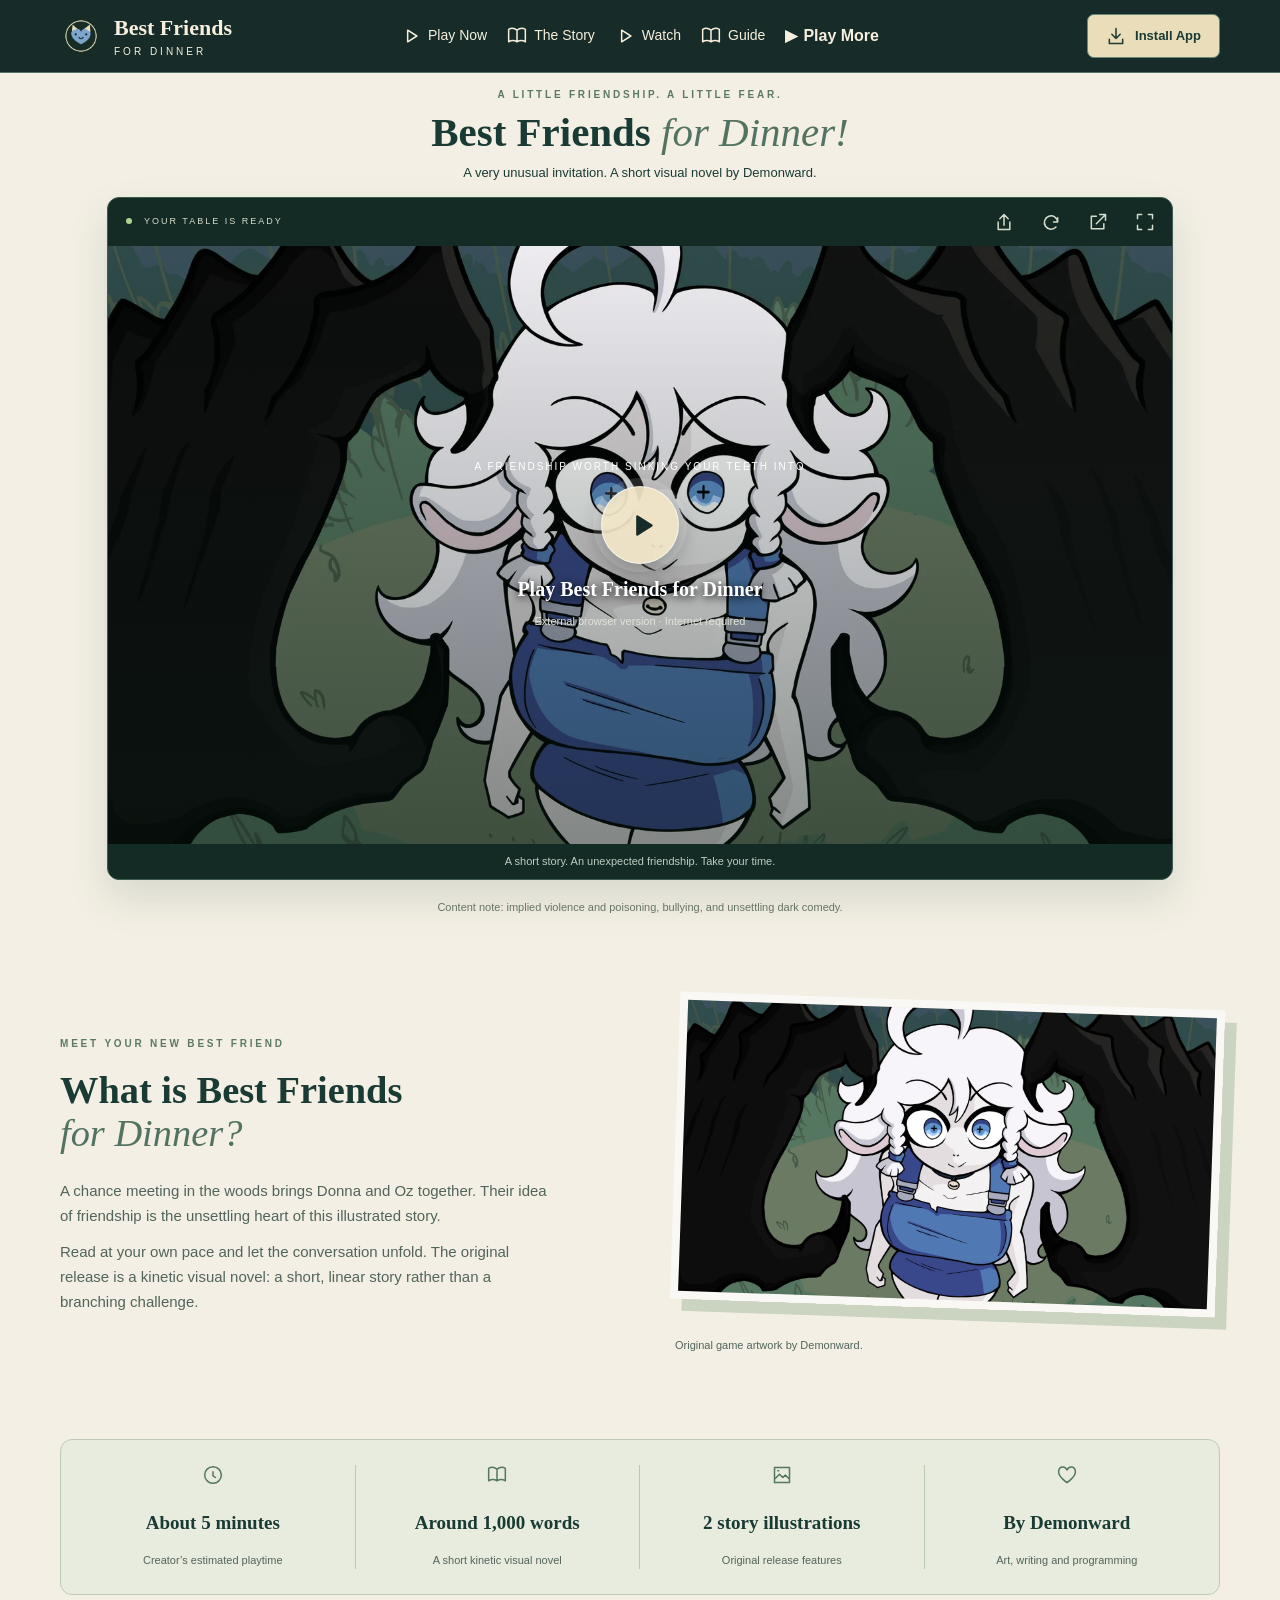
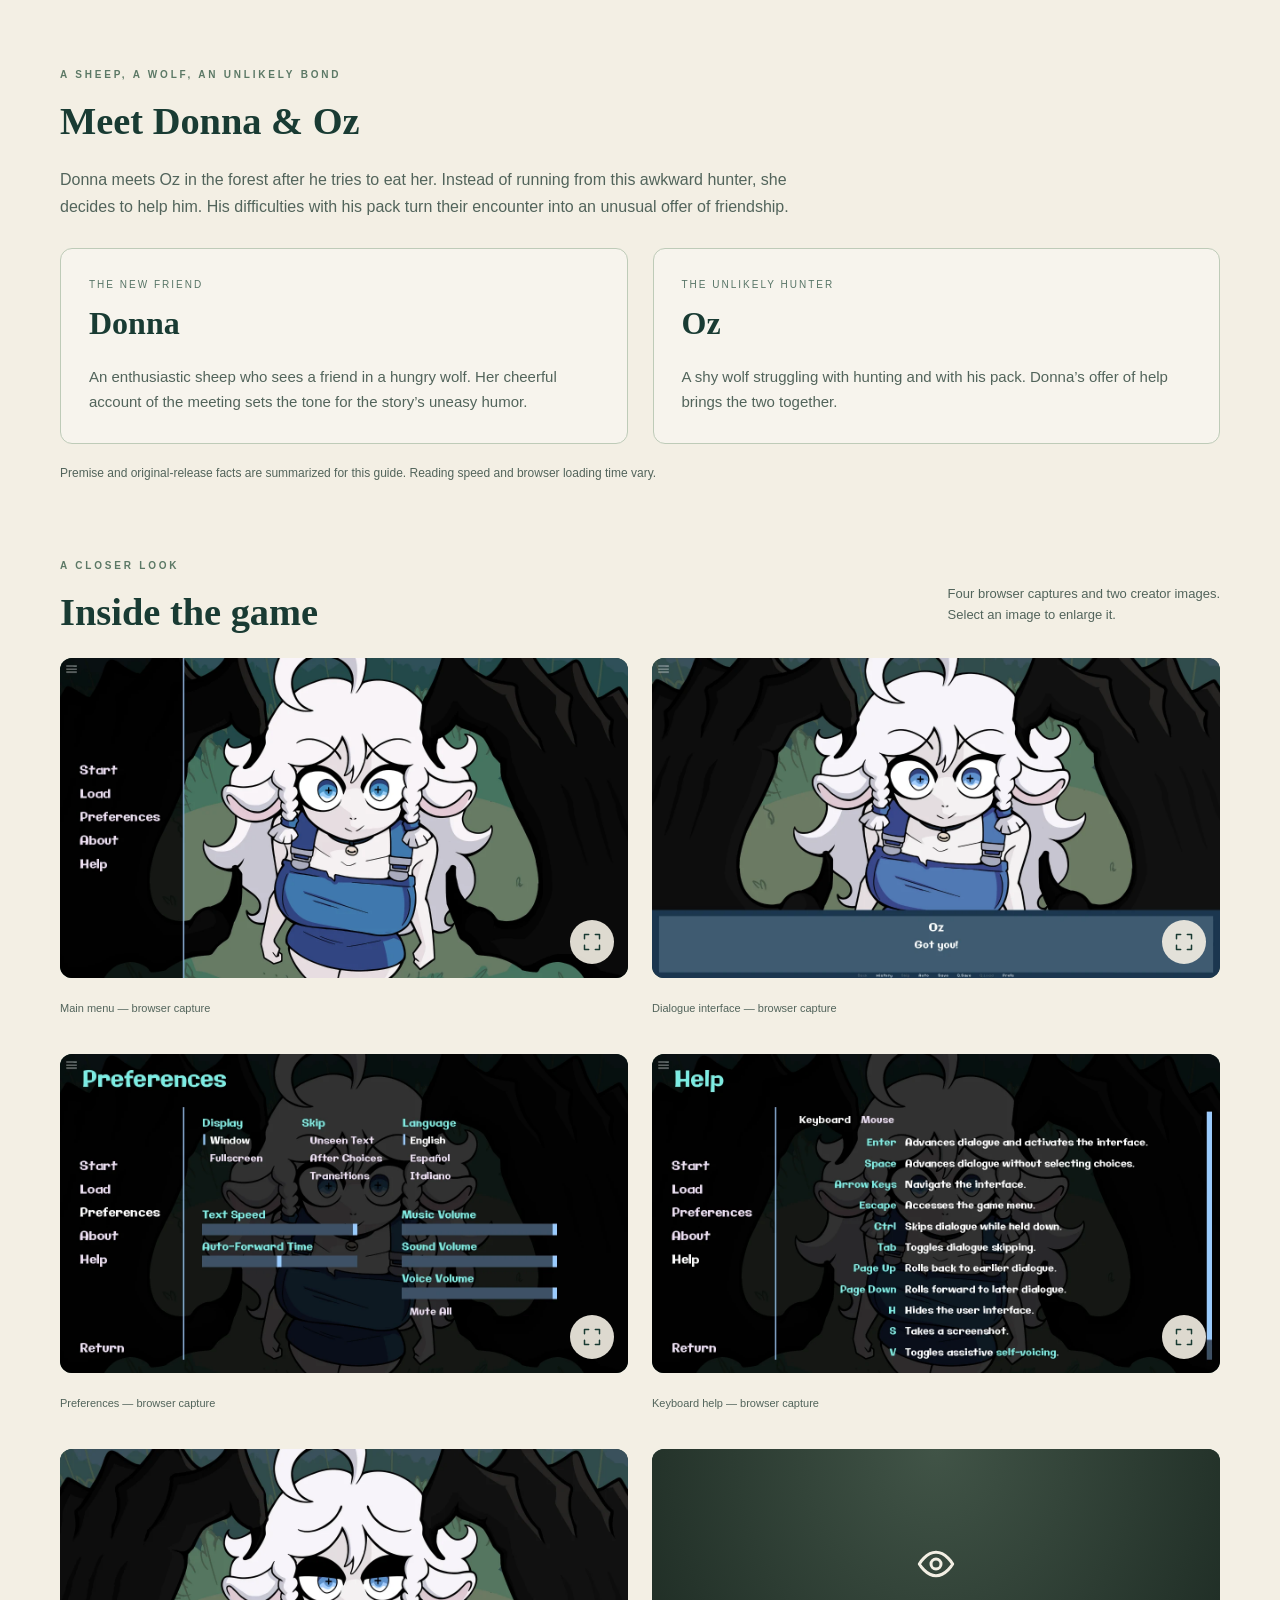
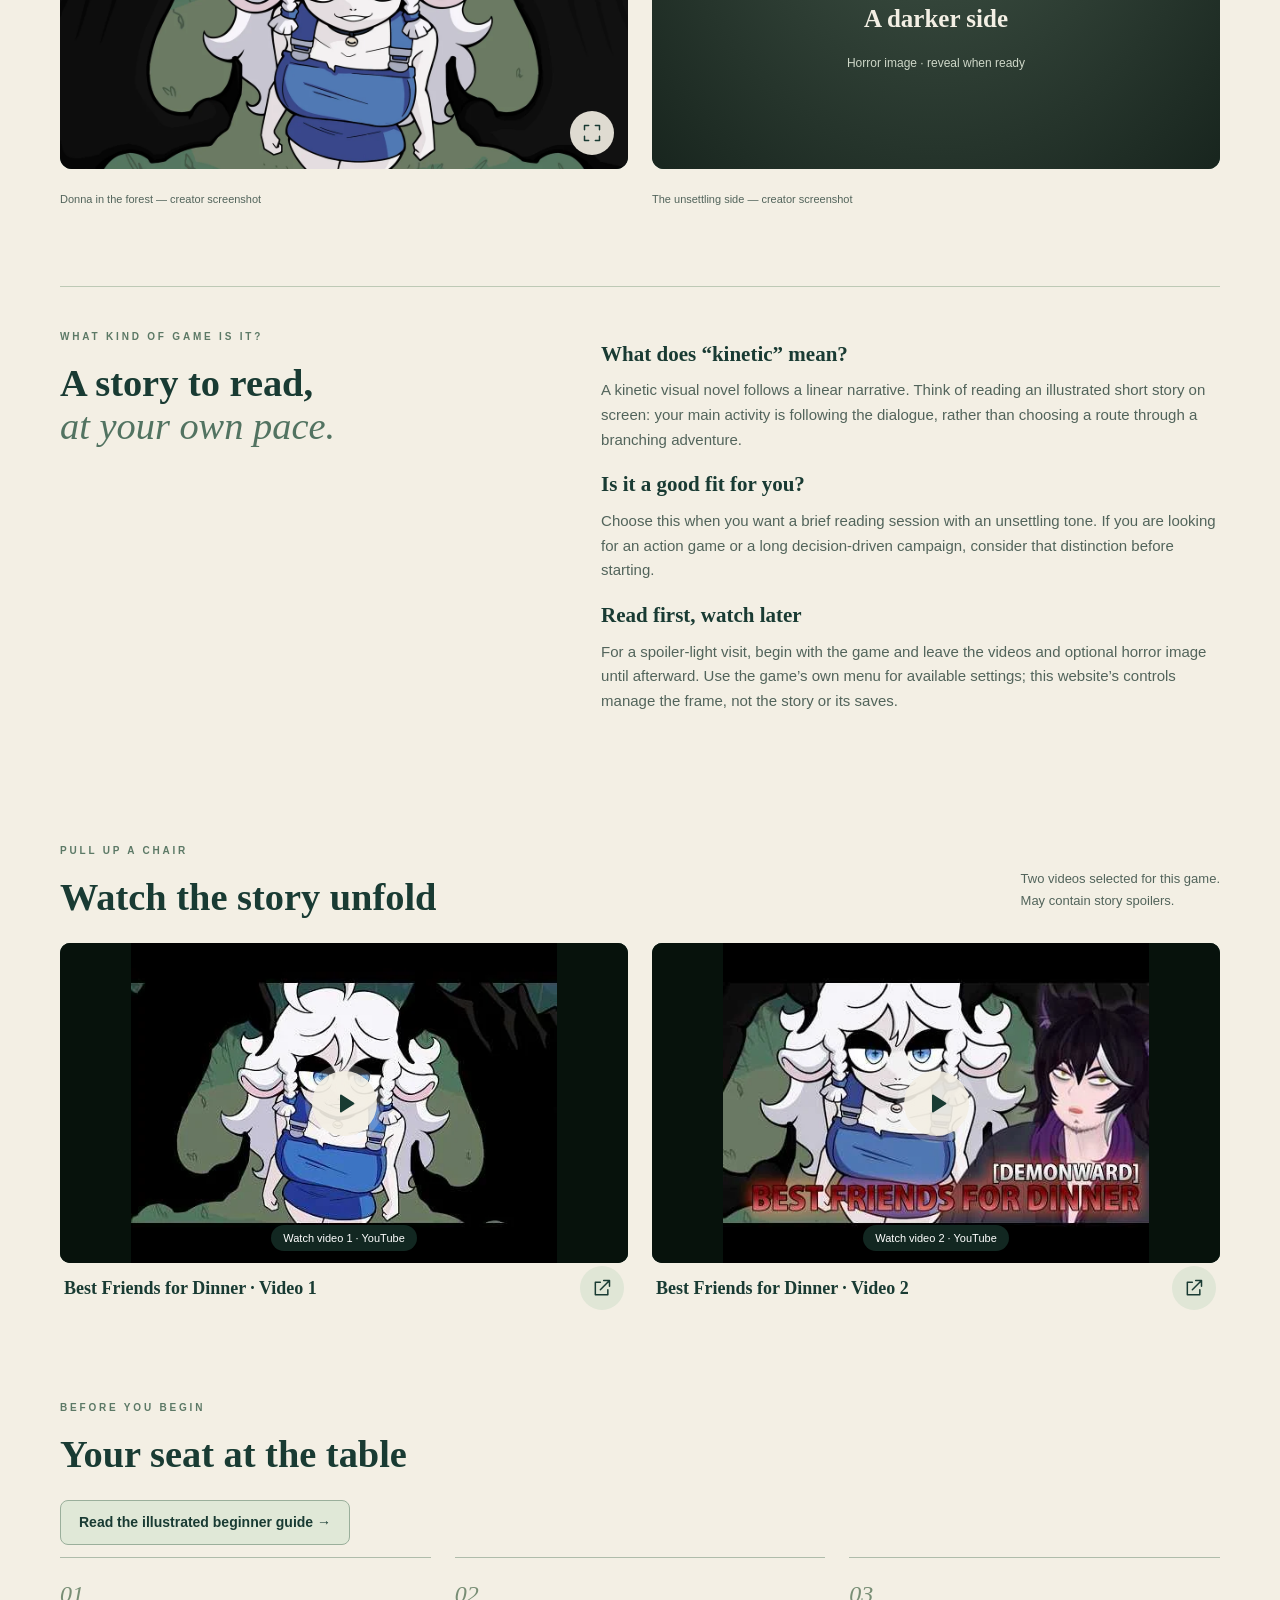
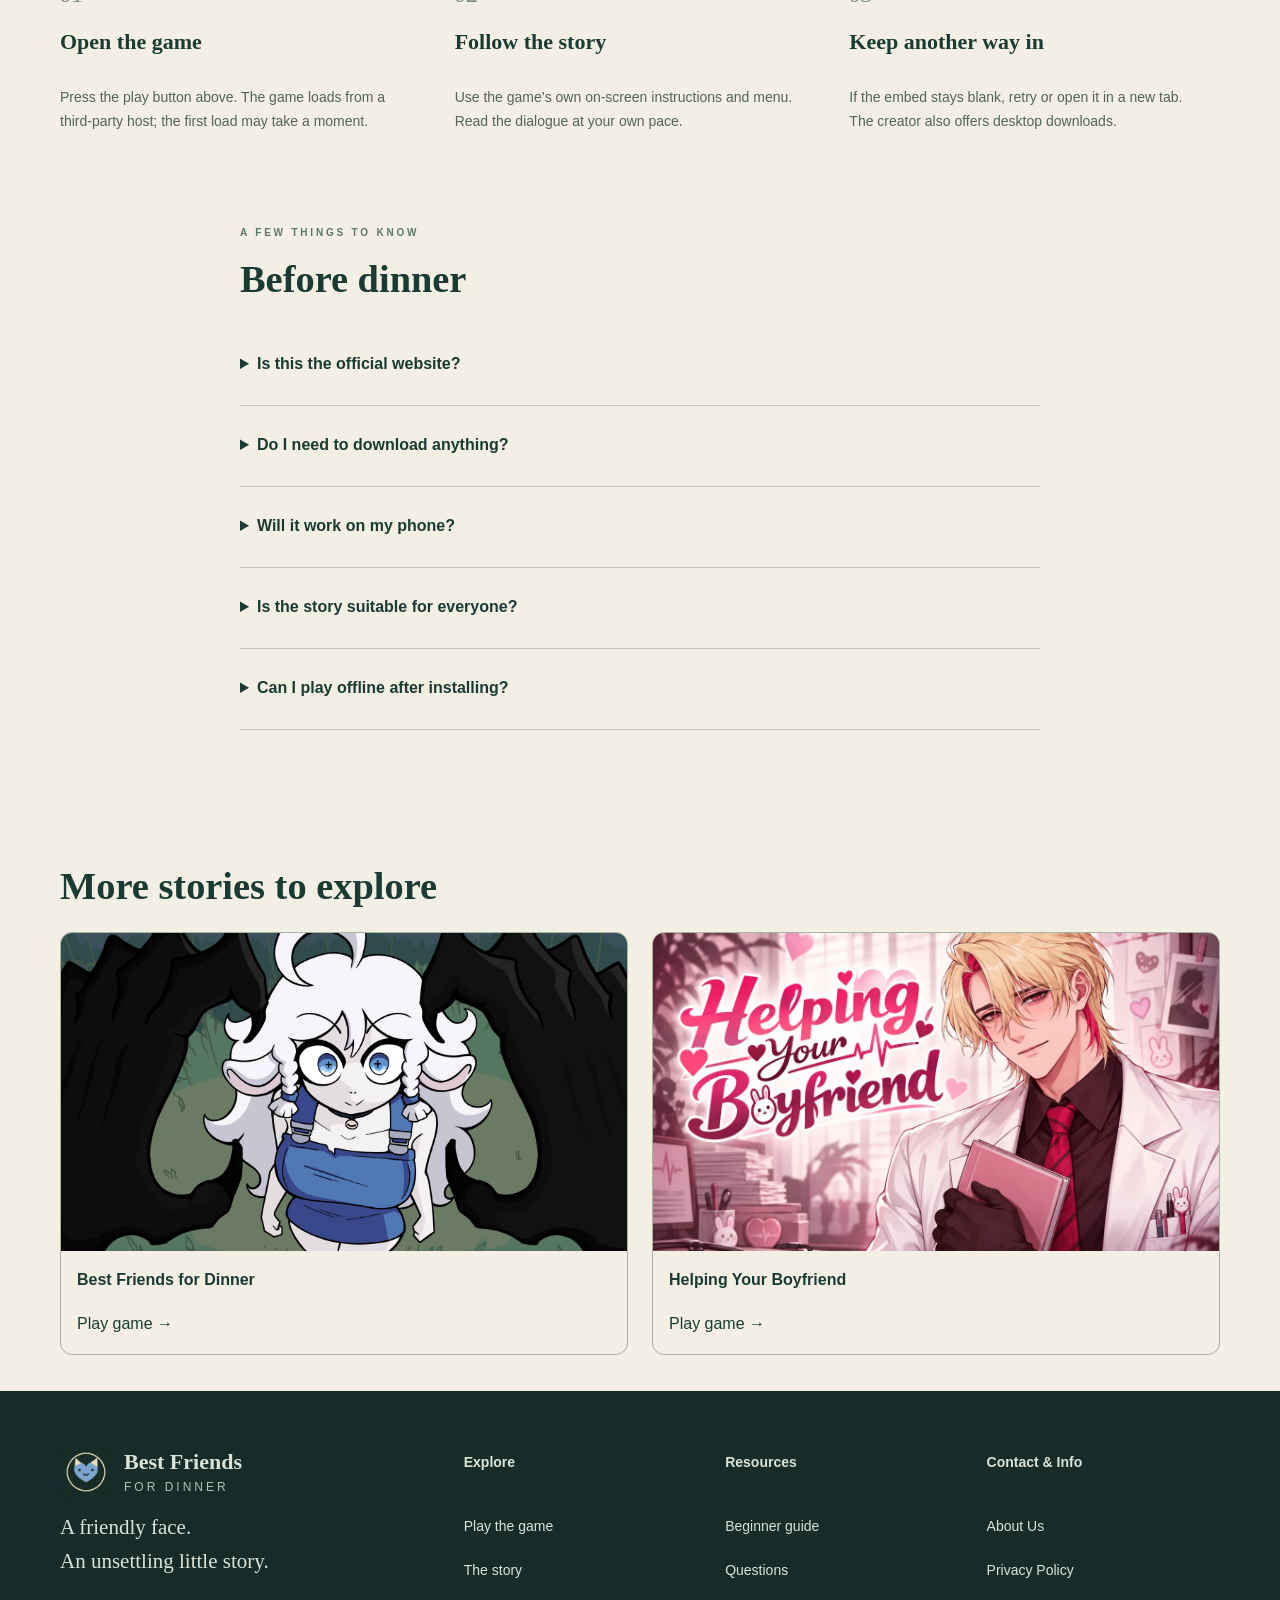
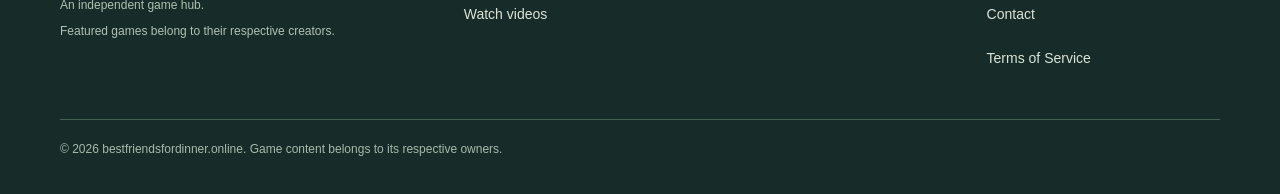
==== commit 48d6180d: "update top" ====
--- a/index.html
+++ b/index.html
@@ -1 +1 @@
-<!DOCTYPE html><html lang="en"><head><meta charSet="utf-8"/><meta name="viewport" content="width=device-width, initial-scale=1"/><link rel="preload" as="image" href="/best-friends-for-dinner-logo.webp"/><link rel="preload" as="image" href="/best-friends-for-dinner-cover.webp"/><link rel="preload" as="image" href="/best-friends-for-dinner-interface-main-menu.webp"/><link rel="stylesheet" href="/_next/static/css/80f88eea48e32c00.css" data-precedence="next"/><link rel="preload" as="script" fetchPriority="low" href="/_next/static/chunks/webpack-0d7744c7309922d8.js"/><script src="/_next/static/chunks/fa220fce-a2ae67357b377627.js" async=""></script><script src="/_next/static/chunks/650-83bfecec2b462406.js" async=""></script><script src="/_next/static/chunks/main-app-3e320964a0427bde.js" async=""></script><script src="/_next/static/chunks/451-bed916de2cb3c39b.js" async=""></script><script src="/_next/static/chunks/app/page-b2de37db84c94ebd.js" async=""></script><script src="/_next/static/chunks/app/layout-a769e4203f8c8a0a.js" async=""></script><link rel="preload" href="https://data.1back.link/js/app.js" as="script"/><title>Best Friends for Dinner! — A Sweetly Unsettling Story</title><meta name="description" content="Meet Donna and Oz in Best Friends for Dinner, a short dark-comedy visual novel by Demonward. Open the browser game, watch videos and find the original release."/><link rel="manifest" href="/manifest.webmanifest"/><meta name="keywords" content="Best Friends for Dinner,Demonward visual novel,Best Friends for Dinner browser game"/><link rel="canonical" href="https://bestfriendsfordinner.online/"/><meta property="og:title" content="Best Friends for Dinner! — A Sweetly Unsettling Story"/><meta property="og:description" content="Meet Donna and Oz in Best Friends for Dinner, a short dark-comedy visual novel by Demonward. Open the browser game, watch videos and find the original release."/><meta property="og:image" content="https://bestfriendsfordinner.online/best-friends-for-dinner-cover.webp"/><meta property="og:type" content="website"/><meta name="twitter:card" content="summary_large_image"/><meta name="twitter:title" content="Best Friends for Dinner! — A Sweetly Unsettling Story"/><meta name="twitter:description" content="Meet Donna and Oz in Best Friends for Dinner, a short dark-comedy visual novel by Demonward. Open the browser game, watch videos and find the original release."/><meta name="twitter:image" content="https://bestfriendsfordinner.online/best-friends-for-dinner-cover.webp"/><link rel="icon" href="/favicon.png"/><script src="/_next/static/chunks/polyfills-42372ed130431b0a.js" noModule=""></script></head><body><div hidden=""><!--$--><!--/$--></div><a class="skip" href="#main">Skip to content</a><header><div class="wrap nav"><a class="brand" href="/"><img src="/best-friends-for-dinner-logo.webp" width="42" height="42" alt="Sheep and wolf dinner-plate emblem"/><span>Best Friends<small>FOR DINNER</small></span></a><nav aria-label="Main navigation"><a class="play-link" href="/#play"><svg viewBox="0 0 24 24" width="20" height="20" fill="none" stroke="currentColor" stroke-width="1.8" stroke-linecap="round" stroke-linejoin="round" aria-hidden="true"><path d="M8 5l11 7-11 7Z"></path></svg>Play Now</a><a href="/#story"><svg viewBox="0 0 24 24" width="20" height="20" fill="none" stroke="currentColor" stroke-width="1.8" stroke-linecap="round" stroke-linejoin="round" aria-hidden="true"><path d="M12 5Q7 1 2 4v15q5-3 10 0 5-3 10 0V4q-5-3-10 1v14"></path></svg>The Story</a><a href="/#watch"><svg viewBox="0 0 24 24" width="20" height="20" fill="none" stroke="currentColor" stroke-width="1.8" stroke-linecap="round" stroke-linejoin="round" aria-hidden="true"><path d="M8 5l11 7-11 7Z"></path></svg>Watch</a><a href="/guides/"><svg viewBox="0 0 24 24" width="20" height="20" fill="none" stroke="currentColor" stroke-width="1.8" stroke-linecap="round" stroke-linejoin="round" aria-hidden="true"><path d="M12 5Q7 1 2 4v15q5-3 10 0 5-3 10 0V4q-5-3-10 1v14"></path></svg>Guide</a><details class="play-more"><summary>▶ Play More <span aria-hidden="true">⌄</span></summary><div><a href="/">Best Friends for Dinner</a><a href="/helping-your-boyfriend/">Helping Your Boyfriend</a></div></details></nav><button class="install"><svg viewBox="0 0 24 24" width="20" height="20" fill="none" stroke="currentColor" stroke-width="1.8" stroke-linecap="round" stroke-linejoin="round" aria-hidden="true"><path d="M12 3v12m-5-5 5 5 5-5M4 16v5h16v-5"></path></svg><span>Install App</span></button></div></header><dialog><button class="close icon" aria-label="Close installation help" title="Close"><svg viewBox="0 0 24 24" width="20" height="20" fill="none" stroke="currentColor" stroke-width="1.8" stroke-linecap="round" stroke-linejoin="round" aria-hidden="true"><path d="M6 6l12 12M18 6L6 18"></path></svg></button><h2>Keep a seat saved</h2><p>Install this website for easy return visits. The game and videos still need internet.</p><p>On iPhone or iPad: Share → Add to Home Screen. Elsewhere: use your browser’s install menu, or bookmark this page.</p><button><svg viewBox="0 0 24 24" width="20" height="20" fill="none" stroke="currentColor" stroke-width="1.8" stroke-linecap="round" stroke-linejoin="round" aria-hidden="true"><path d="M8 8h12v13H8zM16 8V3H3v13h5"></path></svg> Copy site link</button><input aria-label="Website address for manual copying" readOnly="" value="https://bestfriendsfordinner.online/"/><p role="status"></p></dialog><main id="main"><section class="intro wrap"><span class="eyebrow">A LITTLE FRIENDSHIP. A LITTLE FEAR.</span><h1>Best Friends <em>for Dinner!</em></h1><p>A very unusual invitation. A short visual novel by Demonward.</p></section><section id="play" class="game-wrap"><div class="game-top"><span><i></i> YOUR TABLE IS READY</span><div class="tools"><button class="icon" aria-label="Share website link" title="Share website link"><svg viewBox="0 0 24 24" width="20" height="20" fill="none" stroke="currentColor" stroke-width="1.8" stroke-linecap="round" stroke-linejoin="round" aria-hidden="true"><path d="M12 16V3m-5 5 5-5 5 5M5 12v9h14v-9"></path></svg></button><button class="icon" aria-label="Reload game" title="Reload game (unsaved progress may be lost)"><svg viewBox="0 0 24 24" width="20" height="20" fill="none" stroke="currentColor" stroke-width="1.8" stroke-linecap="round" stroke-linejoin="round" aria-hidden="true"><path d="M20 7v5h-5M20 12a8 8 0 1 0-2 6"></path></svg></button><a class="icon" href="https://s.templeofthejackal.com/games/best-friends-for-dinner/" target="_blank" rel="noopener noreferrer" aria-label="Open game in new tab" title="Open game in new tab"><svg viewBox="0 0 24 24" width="20" height="20" fill="none" stroke="currentColor" stroke-width="1.8" stroke-linecap="round" stroke-linejoin="round" aria-hidden="true"><path d="M14 3h7v7M21 3L10 14M10 5H4v15h15v-6"></path></svg></a><button class="icon" aria-label="Fullscreen game" title="Fullscreen game"><svg viewBox="0 0 24 24" width="20" height="20" fill="none" stroke="currentColor" stroke-width="1.8" stroke-linecap="round" stroke-linejoin="round" aria-hidden="true"><path d="M8 3H3v5m13-5h5v5M3 16v5h5m13-5v5h-5"></path></svg></button></div></div><div class="game"><img src="/best-friends-for-dinner-cover.webp" width="1280" height="720" alt="Best Friends for Dinner cover artwork"/><div class="start"><span>A FRIENDSHIP WORTH SINKING YOUR TEETH INTO</span><button class="launch-orb" aria-label="Play Best Friends for Dinner" title="Play Best Friends for Dinner"><svg viewBox="0 0 24 24" width="20" height="20" fill="none" stroke="currentColor" stroke-width="1.8" stroke-linecap="round" stroke-linejoin="round" aria-hidden="true"><path d="M8 5l11 7-11 7Z"></path></svg></button><strong class="launch-caption">Play <!-- -->Best Friends for Dinner</strong><small>External browser version · Internet required</small></div></div><p class="game-status" role="status">A short story. An unexpected friendship. Take your time.</p></section><div class="wrap"><p class="warning">Content note: implied violence and poisoning, bullying, and unsettling dark comedy.</p><section id="story" class="story"><div><span class="eyebrow">MEET YOUR NEW BEST FRIEND</span><h2>What is Best Friends<br/><em>for Dinner?</em></h2><p>A chance meeting in the woods brings Donna and Oz together. Their idea of friendship is the unsettling heart of this illustrated story.</p><p>Read at your own pace and let the conversation unfold. The original release is a kinetic visual novel: a short, linear story rather than a branching challenge.</p></div><figure><img src="/best-friends-for-dinner-cover.webp" alt="Donna looks up between dark wolf paws in a forest" width="1280" height="720" loading="lazy"/><figcaption>Original game artwork by Demonward.</figcaption></figure></section><section class="game-facts" aria-label="Original game at a glance"><div><svg viewBox="0 0 24 24" width="20" height="20" fill="none" stroke="currentColor" stroke-width="1.8" stroke-linecap="round" stroke-linejoin="round" aria-hidden="true"><path d="M12 8v5l3 2M22 12a10 10 0 1 1-20 0 10 10 0 0 1 20 0"></path></svg><strong>About 5 minutes</strong><small>Creator’s estimated playtime</small></div><div><svg viewBox="0 0 24 24" width="20" height="20" fill="none" stroke="currentColor" stroke-width="1.8" stroke-linecap="round" stroke-linejoin="round" aria-hidden="true"><path d="M12 5Q7 1 2 4v15q5-3 10 0 5-3 10 0V4q-5-3-10 1v14"></path></svg><strong>Around 1,000 words</strong><small>A short kinetic visual novel</small></div><div><svg viewBox="0 0 24 24" width="20" height="20" fill="none" stroke="currentColor" stroke-width="1.8" stroke-linecap="round" stroke-linejoin="round" aria-hidden="true"><path d="M3 3h18v18H3zM3 17l6-6 4 4 3-3 5 5M7 7h1"></path></svg><strong>2 story illustrations</strong><small>Original release features</small></div><div><svg viewBox="0 0 24 24" width="20" height="20" fill="none" stroke="currentColor" stroke-width="1.8" stroke-linecap="round" stroke-linejoin="round" aria-hidden="true"><path d="M12 21S1 14 2 7c1-6 8-6 10-1 2-5 9-5 10 1 1 7-10 14-10 14"></path></svg><strong>By Demonward</strong><small>Art, writing and programming</small></div></section><section class="story-details" id="characters"><span class="eyebrow">A SHEEP, A WOLF, AN UNLIKELY BOND</span><h2>Meet Donna &amp; Oz</h2><p class="section-lead">Donna meets Oz in the forest after he tries to eat her. Instead of running from this awkward hunter, she decides to help him. His difficulties with his pack turn their encounter into an unusual offer of friendship.</p><div class="character-notes"><article><span class="character-label">THE NEW FRIEND</span><h3>Donna</h3><p>An enthusiastic sheep who sees a friend in a hungry wolf. Her cheerful account of the meeting sets the tone for the story’s uneasy humor.</p></article><article><span class="character-label">THE UNLIKELY HUNTER</span><h3>Oz</h3><p>A shy wolf struggling with hunting and with his pack. Donna’s offer of help brings the two together.</p></article></div><p class="source-note">Premise and original-release facts are summarized for this guide. Reading speed and browser loading time vary.</p></section><section class="gallery-section" id="gallery"><div class="sectionhead"><div><span class="eyebrow">A CLOSER LOOK</span><h2>Inside the game</h2></div><p>Four browser captures and two creator images.<br/>Select an image to enlarge it.</p></div><div class="gallery-grid"><figure><div class="gallery-image"><button aria-label="Enlarge Main menu — browser capture" title="Enlarge image"><img src="/best-friends-for-dinner-interface-main-menu.webp" alt="Game main menu with Start, Load, Preferences and Help" width="1280" height="720" loading="lazy"/><span class="zoom-mark"><svg viewBox="0 0 24 24" width="20" height="20" fill="none" stroke="currentColor" stroke-width="1.8" stroke-linecap="round" stroke-linejoin="round" aria-hidden="true"><path d="M8 3H3v5m13-5h5v5M3 16v5h5m13-5v5h-5"></path></svg></span></button></div><figcaption>Main menu — browser capture</figcaption></figure><figure><div class="gallery-image"><button aria-label="Enlarge Dialogue interface — browser capture" title="Enlarge image"><img src="/best-friends-for-dinner-interface-dialogue.webp" alt="Opening conversation with Oz in the dialogue panel" width="1280" height="720" loading="lazy"/><span class="zoom-mark"><svg viewBox="0 0 24 24" width="20" height="20" fill="none" stroke="currentColor" stroke-width="1.8" stroke-linecap="round" stroke-linejoin="round" aria-hidden="true"><path d="M8 3H3v5m13-5h5v5M3 16v5h5m13-5v5h-5"></path></svg></span></button></div><figcaption>Dialogue interface — browser capture</figcaption></figure><figure><div class="gallery-image"><button aria-label="Enlarge Preferences — browser capture" title="Enlarge image"><img src="/best-friends-for-dinner-interface-preferences.webp" alt="Preferences with reading speed, languages and volume sliders" width="1280" height="720" loading="lazy"/><span class="zoom-mark"><svg viewBox="0 0 24 24" width="20" height="20" fill="none" stroke="currentColor" stroke-width="1.8" stroke-linecap="round" stroke-linejoin="round" aria-hidden="true"><path d="M8 3H3v5m13-5h5v5M3 16v5h5m13-5v5h-5"></path></svg></span></button></div><figcaption>Preferences — browser capture</figcaption></figure><figure><div class="gallery-image"><button aria-label="Enlarge Keyboard help — browser capture" title="Enlarge image"><img src="/best-friends-for-dinner-interface-help.webp" alt="Keyboard controls displayed on the game Help screen" width="1280" height="720" loading="lazy"/><span class="zoom-mark"><svg viewBox="0 0 24 24" width="20" height="20" fill="none" stroke="currentColor" stroke-width="1.8" stroke-linecap="round" stroke-linejoin="round" aria-hidden="true"><path d="M8 3H3v5m13-5h5v5M3 16v5h5m13-5v5h-5"></path></svg></span></button></div><figcaption>Keyboard help — browser capture</figcaption></figure><figure><div class="gallery-image"><button aria-label="Enlarge Donna in the forest — creator screenshot" title="Enlarge image"><img src="/best-friends-for-dinner-scene-donna.webp" alt="Donna smiling between the wolf’s paws in a forest" width="1280" height="720" loading="lazy"/><span class="zoom-mark"><svg viewBox="0 0 24 24" width="20" height="20" fill="none" stroke="currentColor" stroke-width="1.8" stroke-linecap="round" stroke-linejoin="round" aria-hidden="true"><path d="M8 3H3v5m13-5h5v5M3 16v5h5m13-5v5h-5"></path></svg></span></button></div><figcaption>Donna in the forest — creator screenshot</figcaption></figure><figure><div class="gallery-image"><button class="reveal-image" aria-label="Reveal unsettling wolf screenshot" title="Reveal horror image"><svg viewBox="0 0 24 24" width="20" height="20" fill="none" stroke="currentColor" stroke-width="1.8" stroke-linecap="round" stroke-linejoin="round" aria-hidden="true"><path d="M2 12s4-7 10-7 10 7 10 7-4 7-10 7S2 12 2 12m13 0a3 3 0 1 1-6 0 3 3 0 0 1 6 0"></path></svg><strong>A darker side</strong><span>Horror image · reveal when ready</span></button></div><figcaption>The unsettling side — creator screenshot</figcaption></figure></div><dialog class="lightbox" aria-label="Game artwork viewer"><button class="close icon" aria-label="Close artwork viewer" title="Close"><svg viewBox="0 0 24 24" width="20" height="20" fill="none" stroke="currentColor" stroke-width="1.8" stroke-linecap="round" stroke-linejoin="round" aria-hidden="true"><path d="M6 6l12 12M18 6L6 18"></path></svg></button><img src="/best-friends-for-dinner-interface-main-menu.webp" alt="Game main menu with Start, Load, Preferences and Help"/><div class="lightbox-controls"><button class="icon" aria-label="Previous image" title="Previous image"><svg viewBox="0 0 24 24" width="20" height="20" fill="none" stroke="currentColor" stroke-width="1.8" stroke-linecap="round" stroke-linejoin="round" aria-hidden="true"><path d="m15 5-7 7 7 7"></path></svg></button><p aria-live="polite">Main menu — browser capture</p><button class="icon" aria-label="Next image" title="Next image"><svg viewBox="0 0 24 24" width="20" height="20" fill="none" stroke="currentColor" stroke-width="1.8" stroke-linecap="round" stroke-linejoin="round" aria-hidden="true"><path d="m9 5 7 7-7 7"></path></svg></button></div></dialog></section><section class="reading-notes" id="gameplay"><div><span class="eyebrow">WHAT KIND OF GAME IS IT?</span><h2>A story to read,<br/><em>at your own pace.</em></h2></div><div><h3>What does “kinetic” mean?</h3><p>A kinetic visual novel follows a linear narrative. Think of reading an illustrated short story on screen: your main activity is following the dialogue, rather than choosing a route through a branching adventure.</p><h3>Is it a good fit for you?</h3><p>Choose this when you want a brief reading session with an unsettling tone. If you are looking for an action game or a long decision-driven campaign, consider that distinction before starting.</p><h3>Read first, watch later</h3><p>For a spoiler-light visit, begin with the game and leave the videos and optional horror image until afterward. Use the game’s own menu for available settings; this website’s controls manage the frame, not the story or its saves.</p></div></section><section id="watch"><div class="sectionhead"><div><span class="eyebrow">PULL UP A CHAIR</span><h2>Watch the story unfold</h2></div><p>Two videos selected for this game.<br/>May contain story spoilers.</p></div><div class="videos"><article><div class="video"><button class="video-preview" aria-label="Play video 1 on YouTube" title="Play video 1"><img src="/best-friends-for-dinner-video-1.webp" alt="Donna in the first selected video thumbnail" width="480" height="360" loading="lazy"/><span class="video-play"><svg viewBox="0 0 24 24" width="20" height="20" fill="none" stroke="currentColor" stroke-width="1.8" stroke-linecap="round" stroke-linejoin="round" aria-hidden="true"><path d="M8 5l11 7-11 7Z"></path></svg></span><small>Watch video <!-- -->1<!-- --> · YouTube</small></button></div><div class="video-caption"><h3>Best Friends for Dinner · Video <!-- -->1</h3><a class="icon" href="https://www.youtube.com/watch?v=VWbT8WBo8qs" target="_blank" rel="noopener noreferrer" aria-label="Open video 1 on YouTube" title="Open on YouTube"><svg viewBox="0 0 24 24" width="20" height="20" fill="none" stroke="currentColor" stroke-width="1.8" stroke-linecap="round" stroke-linejoin="round" aria-hidden="true"><path d="M14 3h7v7M21 3L10 14M10 5H4v15h15v-6"></path></svg></a></div></article><article><div class="video"><button class="video-preview" aria-label="Play video 2 on YouTube" title="Play video 2"><img src="/best-friends-for-dinner-video-2.webp" alt="Donna beside a presenter avatar in the second selected video thumbnail" width="480" height="360" loading="lazy"/><span class="video-play"><svg viewBox="0 0 24 24" width="20" height="20" fill="none" stroke="currentColor" stroke-width="1.8" stroke-linecap="round" stroke-linejoin="round" aria-hidden="true"><path d="M8 5l11 7-11 7Z"></path></svg></span><small>Watch video <!-- -->2<!-- --> · YouTube</small></button></div><div class="video-caption"><h3>Best Friends for Dinner · Video <!-- -->2</h3><a class="icon" href="https://www.youtube.com/watch?v=euAuwFD16II" target="_blank" rel="noopener noreferrer" aria-label="Open video 2 on YouTube" title="Open on YouTube"><svg viewBox="0 0 24 24" width="20" height="20" fill="none" stroke="currentColor" stroke-width="1.8" stroke-linecap="round" stroke-linejoin="round" aria-hidden="true"><path d="M14 3h7v7M21 3L10 14M10 5H4v15h15v-6"></path></svg></a></div></article></div></section><section id="guide" class="guide"><span class="eyebrow">BEFORE YOU BEGIN</span><h2>Your seat at the table</h2><p><a class="guide-cta" href="/guides/">Read the illustrated beginner guide →</a></p><div class="cards"><article><span>01</span><h3>Open the game</h3><p>Press the play button above. The game loads from a third-party host; the first load may take a moment.</p></article><article><span>02</span><h3>Follow the story</h3><p>Use the game’s own on-screen instructions and menu. Read the dialogue at your own pace.</p></article><article><span>03</span><h3>Keep another way in</h3><p>If the embed stays blank, retry or open it in a new tab. The creator also offers desktop downloads.</p></article></div></section><section id="faq" class="faq"><span class="eyebrow">A FEW THINGS TO KNOW</span><h2>Before dinner</h2><details><summary>Is this the official website?</summary><p>No. This is an independent game hub. Demonward created the game.</p></details><details><summary>Do I need to download anything?</summary><p>The embedded version opens in your browser. It requires an internet connection. Desktop downloads are available separately from the creator.</p></details><details><summary>Will it work on my phone?</summary><p>The website adapts to small screens, but compatibility and touch controls depend on the externally hosted game. Landscape orientation may help. Mobile gameplay has not been verified.</p></details><details><summary>Is the story suitable for everyone?</summary><p>It includes implied violence, poisoning, bullying and unsettling humor. Review the content note before starting, even though the artwork looks friendly.</p></details><details><summary>Can I play offline after installing?</summary><p>No. Installation gives you a convenient website shortcut. The external game and videos still require an internet connection.</p></details></section></div></main><!--$--><!--/$--><section class="wrap more-games"><h2>More stories to explore</h2><div><a href="/"><img src="/best-friends-for-dinner-cover.webp" alt="Best Friends for Dinner cover" width="640" height="360" loading="lazy"/><strong>Best Friends for Dinner</strong><span>Play game →</span></a><a href="/helping-your-boyfriend/"><img src="/helping-your-boyfriend-cover.webp" alt="Helping Your Boyfriend cover" width="640" height="360" loading="lazy"/><strong>Helping Your Boyfriend</strong><span>Play game →</span></a></div></section><footer><div class="wrap footer-main"><div><a class="brand" href="/"><img src="/best-friends-for-dinner-logo.webp" width="52" height="52" alt=""/><span>Best Friends<small>FOR DINNER</small></span></a><p>A friendly face.<br/>An unsettling little story.</p><small>An independent game hub.<br/>Featured games belong to their respective creators.</small></div><div class="footer-links"><nav aria-label="Explore"><h2>Explore</h2><a href="/#play">Play the game</a><a href="/#story">The story</a><a href="/#watch">Watch videos</a></nav><nav aria-label="Resources"><h2>Resources</h2><a href="/guides/">Beginner guide</a><a href="/#faq">Questions</a></nav><nav aria-label="Contact and information"><h2>Contact &amp; Info</h2><a href="/about/">About Us</a><a href="/privacy/">Privacy Policy</a><a href="/contact/">Contact</a><a href="/terms/">Terms of Service</a></nav></div></div><p class="wrap copyright">© 2026 bestfriendsfordinner.online. Game content belongs to its respective owners.</p></footer><script src="/_next/static/chunks/webpack-0d7744c7309922d8.js" id="_R_" async=""></script><script>(self.__next_f=self.__next_f||[]).push([0])</script><script>self.__next_f.push([1,"1:\"$Sreact.fragment\"\n2:\"static/chunks/451-bed916de2cb3c39b.js\"\n3:\"static/chunks/app/page-b2de37db84c94ebd.js\"\n4:I[9451,[\"451\",\"$2\",\"974\",\"$3\"],\"Header\"]\n5:I[781,[],\"\"]\n6:I[6617,[],\"\"]\n7:I[9451,[\"451\",\"$2\",\"974\",\"$3\"],\"Footer\"]\n8:\"static/chunks/app/layout-a769e4203f8c8a0a.js\"\n9:I[5869,[\"451\",\"$2\",\"177\",\"$8\"],\"\"]\nb:I[9451,[\"451\",\"$2\",\"974\",\"$3\"],\"Game\"]\nc:I[9451,[\"451\",\"$2\",\"974\",\"$3\"],\"Icon\"]\n15:\"ViewportBoundary\"\n16:I[4016,[],\"$15\"]\n18:\"MetadataBoundary\"\n19:I[4016,[],\"$18\"]\n1a:\"$Sreact.suspense\"\n1c:I[719,[],\"default\",1]\n:HL[\"/_next/static/css/80f88eea48e32c00.css\",\"style\"]\na:[[\"children\",{\"s\":\"__PAGE__\",\"h\":512,\"d\":{\"r\":[\"$\",\"$1\",\"c\",{\"children\":[[\"$\",\"main\",null,{\"id\":\"main\",\"children\":[[\"$\",\"section\",null,{\"className\":\"intro wrap\",\"children\":[[\"$\",\"span\",null,{\"className\":\"eyebrow\",\"children\":\"A LITTLE FRIENDSHIP. A LITTLE FEAR.\"}],[\"$\",\"h1\",null,{\"children\":[\"Best Friends \",[\"$\",\"em\",null,{\"children\":\"for Dinner!\"}]]}],[\"$\",\"p\",null,{\"children\":\"A very unusual invitation. A short visual novel by Demonward.\"}]]}],[\"$\",\"$Lb\",null,{}],[\"$\",\"div\",null,{\"className\":\"wrap\",\"children\":[[\"$\",\"p\",null,{\"className\":\"warning\",\"children\":\"Content note: implied violence and poisoning, bullying, and unsettling dark comedy.\"}],[\"$\",\"section\",null,{\"id\":\"story\",\"className\":\"story\",\"children\":[[\"$\",\"div\",null,{\"children\":[[\"$\",\"span\",null,{\"className\":\"eyebrow\",\"children\":\"MEET YOUR NEW BEST FRIEND\"}],[\"$\",\"h2\",null,{\"children\":[\"What is Best Friends\",[\"$\",\"br\",null,{}],[\"$\",\"em\",null,{\"children\":\"for Dinner?\"}]]}],[\"$\",\"p\",null,{\"children\":\"A chance meeting in the woods brings Donna and Oz together. Their idea of friendship is the unsettling heart of this illustrated story.\"}],[\"$\",\"p\",null,{\"children\":\"Read at your own pace and let the conversation unfold. The original release is a kinetic visual novel: a short, linear story rather than a branching challenge.\"}]]}],[\"$\",\"figure\",null,{\"children\":[[\"$\",\"img\",null,{\"src\":\"/best-friends-for-dinner-cover.webp\",\"alt\":\"Donna looks up between dark wolf paws in a forest\",\"width\":\"1280\",\"height\":\"720\",\"loading\":\"lazy\"}],[\"$\",\"figcaption\",null,{\"children\":\"Original game artwork by Demonward.\"}]]}]]}],[[\"$\",\"section\",null,{\"className\":\"game-facts\",\"aria-label\":\"Original game at a glance\",\"children\":[[\"$\",\"div\",\"About 5 minutes\",{\"children\":[[\"$\",\"$Lc\",null,{\"kind\":\"clock\"}],[\"$\",\"strong\",null,{\"children\":\"About 5 minutes\"}],[\"$\",\"small\",null,{\"children\":\"Creator’s estimated playtime\"}]]}],[\"$\",\"div\",\"Around 1,000 words\",{\"children\":[[\"$\",\"$Lc\",null,{\"kind\":\"book\"}],[\"$\",\"strong\",null,{\"children\":\"Around 1,000 words\"}],[\"$\",\"small\",null,{\"children\":\"A short kinetic visual novel\"}]]}],[\"$\",\"div\",\"2 story illustrations\",{\"children\":[[\"$\",\"$Lc\",null,{\"kind\":\"image\"}],[\"$\",\"strong\",null,{\"children\":\"2 story illustrations\"}],[\"$\",\"small\",null,{\"children\":\"Original release features\"}]]}],[\"$\",\"div\",\"By Demonward\",{\"children\":[[\"$\",\"$Lc\",null,{\"kind\":\"heart\"}],[\"$\",\"strong\",null,{\"children\":\"By Demonward\"}],[\"$\",\"small\",null,{\"children\":\"Art, writing and programming\"}]]}]]}],[\"$\",\"section\",null,{\"className\":\"story-details\",\"id\":\"characters\",\"children\":[[\"$\",\"span\",null,{\"className\":\"eyebrow\",\"children\":\"A SHEEP, A WOLF, AN UNLIKELY BOND\"}],[\"$\",\"h2\",null,{\"children\":\"Meet Donna \u0026 Oz\"}],[\"$\",\"p\",null,{\"className\":\"section-lead\",\"children\":\"Donna meets Oz in the forest after he tries to eat her. Instead of running from this awkward hunter, she decides to help him. His difficulties with his pack turn their encounter into an unusual offer of friendship.\"}],\"$Ld\",\"$Le\"]}],\"$Lf\",\"$L10\"],\"$L11\",\"$L12\",\"$L13\"]}]]}],null,\"$L14\"]}],\"p\":false,\"v\":null}}]]\n0:{\"P\":null,\"c\":[\"\",\"\"],\"q\":\"\",\"i\":false,\"t\":{\"t\":{\"s\":\"\",\"h\":528,\"d\":{\"r\":[\"$\",\"$1\",\"c\",{\"children\":[[[\"$\",\"link\",\"0\",{\"rel\":\"stylesheet\",\"href\":\"/_next/static/css/80f88eea48e32c00.css\",\"precedence\":\"next\",\"crossOrigin\":\"$undefined\",\"nonce\":\"$undefined\"}]],[\"$\",\"html\",null,{\"lang\":\"en\",\"children\":[\"$\",\"body\",null,{\"children\":[[\"$\",\"a\",null,{\"className\":\"skip\",\"href\":\"#main\",\"children\":\"Skip to content\"}],[\"$\",\"$L4\",null,{}],[\"$\",\"$L5\",null,{\"parallelRouterKey\":\"children\",\"error\":\"$undefined\",\"errorStyles\":\"$undefined\",\"errorScripts\":\"$undefined\",\"template\":[\"$\",\"$L6\",null,{}],\"templateStyles\":\"$undefined\",\"templateScripts\":\"$undefined\",\"notFound\":[[\"$\",\"main\",null,{\"id\":\"main\",\"className\":\"wrap document\",\"children\":[[\"$\",\"h1\",null,{\"children\":\"A seat is missing.\"}],[\"$\",\"p\",null,{\"children\":\"This page could not be found.\"}],[\"$\",\"a\",null,{\"href\":\"/\",\"children\":\"Return to the game →\"}]]}],[]],\"forbidden\":\"$undefined\",\"unauthorized\":\"$undefined\"}],[\"$\",\"section\",null,{\"className\":\"wrap more-games\",\"children\":[[\"$\",\"h2\",null,{\"children\":\"More stories to explore\"}],[\"$\",\"div\",null,{\"children\":[[\"$\",\"a\",\"/\",{\"href\":\"/\",\"children\":[[\"$\",\"img\",null,{\"src\":\"/best-friends-for-dinner-cover.webp\",\"alt\":\"Best Friends for Dinner cover\",\"width\":\"640\",\"height\":\"360\",\"loading\":\"lazy\"}],[\"$\",\"strong\",null,{\"children\":\"Best Friends for Dinner\"}],[\"$\",\"span\",null,{\"children\":\"Play game →\"}]]}],[\"$\",\"a\",\"/helping-your-boyfriend/\",{\"href\":\"/helping-your-boyfriend/\",\"children\":[[\"$\",\"img\",null,{\"src\":\"/helping-your-boyfriend-cover.webp\",\"alt\":\"Helping Your Boyfriend cover\",\"width\":\"640\",\"height\":\"360\",\"loading\":\"lazy\"}],[\"$\",\"strong\",null,{\"children\":\"Helping Your Boyfriend\"}],[\"$\",\"span\",null,{\"children\":\"Play game →\"}]]}]]}]]}],[\"$\",\"$L7\",null,{}],[\"$\",\"$L9\",null,{\"src\":\"https://data.1back.link/js/app.js\",\"data-domain\":\"bestfriendsfordinner.online\",\"data-api\":\"https://data.1back.link/api/send\",\"strategy\":\"afterInteractive\"}]]}]}]]}],\"p\":false,\"v\":null},\"c\":\"$Qa\"},\"h\":{\"r\":[\"$\",\"$1\",\"h\",{\"children\":[null,[\"$\",\"$L16\",null,{\"children\":\"$L17\"}],[\"$\",\"$L19\",null,{\"children\":[[\"$\",\"div\",null,{\"hidden\":true,\"children\":[\"$\",\"$1a\",null,{\"name\":\"Next.Metadata\",\"children\":\"$L1b\"}]}],null]}],null]}],\"p\":false,\"v\":null}},\"m\":\"$undefined\",\"G\":[\"$1c\",[]],\"S\":true,\"r\":\"$undefined\",\"s\":\"$undefined\",\"a\":\"$undefined\",\"l\":\"$undefined\",\"p\":\"$undefined\",\"d\":\"$undefined\",\"b\":\"shrfvtdsS5Zr9nPnVx8CH\"}\n1d:I[9451,[\"451\",\"$2\",\"974\",\"$3\"],\"Gallery\"]\n1e:I[9451,[\"451\",\"$2\",\"974\",\"$3\"],\"Videos\"]\n1f:I[4016,[],\"OutletBoundary\"]\nd:[\"$\",\"div\",null,{\"className\":\"character-notes\",\"children\":[[\"$\",\"article\",null,{\"children\":[[\"$\",\"span\",null,{\"className\":\"character-label\",\"children\":\"THE NEW FRIEND\"}],[\"$\",\"h3\",null,{\"children\":\"Donna\"}],[\"$\",\"p\",null,{\"children\":\"An enthusiastic sheep who sees a friend in a hungry wolf. Her cheerful account of the meeting sets the tone for the story’s uneasy humor.\"}]]}],[\"$\",\"article\",null,{\"children\":[[\"$\",\"span\",null,{\"className\":\"character-label\",\"children\":\"THE UNLIKELY HUNTER\"}],[\"$\",\"h3\",null,{\"children\":\"Oz\"}],[\"$\",\"p\",null,{\"children\":\"A shy wolf struggling with hunting and with his pack. Donna’s offer of help brings the two together.\"}]]}]]}]\ne:[\"$\",\"p\",null,{\"className\":\"source-note\",\"children\":\"Premise and original-release facts are summarized for this guide. Reading speed and browser loading time vary.\"}]\nf:[\"$\",\"$L1d\",null,{}]\n10:[\"$\",\"section\",null,{\"className\":\"reading-notes\",\"id\":\"gameplay\",\"children\":[[\"$\",\"div\",null,{\"children\":[[\"$\",\"span\",null,{\"className\":\"eyebrow\",\"children\":\"WHAT KIND OF GAME IS IT?\"}],[\"$\",\"h2\",null,{\"children\":[\"A story to read,\",[\"$\",\"br\",null,{}],[\"$\",\"em\",null,{\"children\":\"at your own pace.\"}]]}]]}],[\"$\",\"div\",null,{\"children\":[[\"$\",\"h3\",null,{\"children\":\"What does “kinetic” mean?\"}],[\"$\",\"p\",null,{\"children\":\"A kinetic visual novel follows a linear narrative. Think of reading an illustrated short story on screen: your main activity is following the dialogue, rather than choosing a route through a branching adventure.\"}],[\"$\",\"h3\",null,{\"children\":\"Is it a good fit for you?\"}],[\"$\",\"p\",null,{\"children\":\"Choose this when you want a brief reading session with an unsettling tone. If you are looking for an action game or a long decision-driven campaign, consider that distinction before starting.\"}],[\"$\",\"h3\",null,{\"children\":\"Read first, watch later\"}],[\"$\",\"p\",null,{\"children\":\"For a spoiler-light visit, begin with the game and leave the videos and optional horror image until afterward. Use the game’s own menu for available settings; this website’s controls manage the frame, not the story or its saves.\"}]]}]]}]\n11:[\"$\",\"section\",null,{\"id\":\"watch\",\"children\":[[\"$\",\"div\",null,{\"className\":\"sectionhead\",\"children\":[[\"$\",\"div\",null,{\"children\":[[\"$\",\"span\",null,{\"className\":\"eyebrow\",\"children\":\"PULL UP A CHAIR\"}],[\"$\",\"h2\",null,{\"children\":\"Watch the story unfold\"}]]}],[\"$\",\"p\",null,{\"children\":[\"Two videos selected for this game.\",[\"$\",\"br\",null,{}],\"May contain story spoilers.\"]}]]}],[\"$\",\"$L1e\",null,{}]]}]\n12:[\"$\",\"section\",null,{\"id\":\"guide\",\"className\":\"guide\",\"children\":[[\"$\",\"span\",null,{\"className\":\"eyebrow\",\"children\":\"BEFORE YOU BEGIN\"}],[\"$\",\"h2\",null,{\"children\":\"Your seat at the table\"}],[\"$\",\"p\",null,{\"children\":[\"$\",\"a\",null,{\"className\":\"guide-cta\",\"href\":\"/guides/\",\"children\":\"Read the illustrated beginner guide →\"}]}],[\"$\",\"div\",null,{\"className\":\"cards\",\"children\":[[\"$\",\"article\",\"01\",{\"children\":[[\"$\",\"span\",null,{\"children\":\"01\"}],[\"$\",\"h3\",null,{\"children\":\"Open the game\"}],[\"$\",\"p\",null,{\"children\":\"Press the play button above. The game loads from a third-party host; the first load may take a moment.\"}]]}],[\"$\",\"article\",\"02\",{\"children\":[[\"$\",\"span\",null,{\"children\":\"02\"}],[\"$\",\"h3\",null,{\"children\":\"Follow the story\"}],[\"$\",\"p\",null,{\"children\":\"Use the game’s own on-screen instructions and menu. Read the dialogue at your own pace.\"}]]}],[\"$\",\"article\",\"03\",{\"children\":[[\"$\",\"span\",null,{\"children\":\"03\"}],[\"$\",\"h3\",null,{\"children\":\"Keep another way in\"}],[\"$\",\"p\",null,{\"children\":\"If the embed stays blank, retry or open it in a new tab. The creator also offers desktop downloads.\"}]]}]]}]]}]\n13:[\"$\",\"section\",null,{\"id\":\"faq\",\"className\":\"faq\",\"children\":[[\"$\",\"span\",null,{\"className\":\"eyebrow\",\"children\":\"A FEW THINGS TO KNOW\"}],[\"$\",\"h2\",null,{\"children\":\"Before dinner\"}],[[\"$\",\"details\",\"Is this the official website?\",{\"children\":[[\"$\",\"summary\",null,{\"children\":\"Is this the official website?\"}],[\"$\",\"p\",null,{\"children\":\"No. This is an independent game hub. Demonward created the game.\"}]]}],[\"$\",\"details\",\"Do I need to download anything?\",{\"children\":[[\"$\",\"summary\",null,{\"children\":\"Do I need to download anything?\"}],[\"$\",\"p\",null,{\"children\":\"The embedded version opens in your browser. It requires an internet connection. Desktop downloads are available separately from the creator.\"}]]}],[\"$\",\"details\",\"Will it work on my phone?\",{\"children\":[[\"$\",\"summary\",null,{\"children\":\"Will it work on my phone?\"}],[\"$\",\"p\",null,{\"children\":\"The website adapts to small screens, but compatibility and touch controls depend on the externally hosted game. Landscape orientation may help. Mobile gameplay has not been verified.\"}]]}],[\"$\",\"details\",\"Is the story suitable for everyone?\",{\"children\":[[\"$\",\"summary\",null,{\"children\":\"Is the story suitable for everyone?\"}],[\"$\",\"p\",null,{\"children\":\"It includes implied violence, poisoning, bullying and unsettling humor. Review the content note before starting, even though the artwork looks friendly.\"}]]}],[\"$\",\"details\",\"Can I play offline after installing?\",{\"children\":[[\"$\",\"summary\",null,{\"children\":\"Can I play offline after installing?\"}],[\"$\",\"p\",null,{\"children\":\"No. Installation gives you a convenient website shortcut. The external game and videos still require an internet connection.\"}]]}]]]}]\n14:[\"$\",\"$L1f\",null,{\"children\":[\"$\",\"$1a\",null,{\"name\":\"Next.MetadataOutlet\",\"children\":\"$@20\"}]}]\n17:[[\"$\",\"meta\",\"0\",{\"charSet\":\"utf-8\"}],[\"$\",\"meta\",\"1\",{\"name\":\"viewport\",\"content\":\"width=device-width, initial-scale=1\"}]]\n21:I[5865,[],\"IconMark\"]\n1b:[[\"$\",\"title\",\"0\",{\"children\":\"Best Friends for Dinner! — A Sweetly Unsettling Story\"}],[\"$\",\"meta\",\"1\",{\"name\":\"description\",\"content\":\"Meet Donna and Oz in Best Friends for Dinner, a short dark-comedy visual novel by Demonward. Open the browser game, watch videos and find the original release.\"}],[\"$\",\"link\",\"2\",{\"rel\":\"manifest\",\"href\":\"/manifest.webmanifest\",\"crossOrigin\":\"$undefined\"}],[\"$\",\"meta\",\"3\",{\"name\":\"keywords\",\"content\":\"Best Friends for Dinner,Demonward visual novel,Best Friends for Dinner browser game\"}],[\"$\",\"link\",\"4\",{\"rel\":\"canonical\",\"href\":\"https://bestfriendsfordinner.online/\"}],[\"$\",\"meta\",\"5\",{\"property\":\"og:title\",\"content\":\"Best Friends for Dinner! — A Sweetly Unsettling Story\"}],[\"$\",\"meta\",\"6\",{\"property\":\"og:description\",\"content\":\"Meet Donna and Oz in Best Friends for Dinner, a short dark-comedy visual novel by Demonward. Open the browser game, watch videos and find the original release.\"}],[\"$\",\"meta\",\"7\",{\"property\":\"og:image\",\"content\":\"https://bestfriendsfordinner.online/best-friends-for-dinner-cover.webp\"}],[\"$\",\"meta\",\"8\",{\"property\":\"og:type\",\"content\":\"website\"}],[\"$\",\"meta\",\"9\",{\"name\":\"twitter:card\",\"content\":\"summary_large_image\"}],[\"$\",\"meta\",\"10\",{\"name\":\"twitter:title\",\"content\":\"Best Friends for Dinner! — A Sweetly Unsettling Story\"}],[\"$\",\"meta\",\"11\",{\"name\":\"twitter:description\",\"content\":\"Meet Donna and Oz in Best Friends for Dinner, a short dark-comedy visual novel by Demonward. Open the browser game, watch videos and find the original release.\"}],[\"$\",\"meta\",\"12\",{\"name\":\"twitter:image\",\"content\":\"https://bestfriendsfordinner.online/best-friends-for-dinner-cover.webp\"}],[\"$\",\"link\",\"13\",{\"rel\":\"icon\",\"href\":\"/favicon.png\"}],[\"$\",\"$L21\",\"14\",{}]]\n20:null\n"])</script></body></html>+<!DOCTYPE html><html lang="en"><head><meta charSet="utf-8"/><meta name="viewport" content="width=device-width, initial-scale=1"/><link rel="preload" as="image" href="/best-friends-for-dinner-logo.webp"/><link rel="preload" as="image" href="/best-friends-for-dinner-cover.webp"/><link rel="preload" as="image" href="/helping-your-boyfriend-cover.webp"/><link rel="preload" as="image" href="/best-friends-for-dinner-interface-main-menu.webp"/><link rel="stylesheet" href="/_next/static/css/e59b704c9d3fd3b6.css" data-precedence="next"/><link rel="preload" as="script" fetchPriority="low" href="/_next/static/chunks/webpack-0d7744c7309922d8.js"/><script src="/_next/static/chunks/fa220fce-a2ae67357b377627.js" async=""></script><script src="/_next/static/chunks/650-83bfecec2b462406.js" async=""></script><script src="/_next/static/chunks/main-app-3e320964a0427bde.js" async=""></script><script src="/_next/static/chunks/482-3b3574586e8f7d2a.js" async=""></script><script src="/_next/static/chunks/app/layout-0b332120dd30488c.js" async=""></script><script src="/_next/static/chunks/app/page-0310cbec692c4662.js" async=""></script><link rel="preload" href="https://data.1back.link/js/app.js" as="script"/><title>Best Friends for Dinner! — A Sweetly Unsettling Story</title><meta name="description" content="Meet Donna and Oz in Best Friends for Dinner, a short dark-comedy visual novel by Demonward. Open the browser game, watch videos and find the original release."/><link rel="manifest" href="/manifest.webmanifest"/><meta name="keywords" content="Best Friends for Dinner,Demonward visual novel,Best Friends for Dinner browser game"/><link rel="canonical" href="https://bestfriendsfordinner.online/"/><meta property="og:title" content="Best Friends for Dinner! — A Sweetly Unsettling Story"/><meta property="og:description" content="Meet Donna and Oz in Best Friends for Dinner, a short dark-comedy visual novel by Demonward. Open the browser game, watch videos and find the original release."/><meta property="og:image" content="https://bestfriendsfordinner.online/best-friends-for-dinner-cover.webp"/><meta property="og:type" content="website"/><meta name="twitter:card" content="summary_large_image"/><meta name="twitter:title" content="Best Friends for Dinner! — A Sweetly Unsettling Story"/><meta name="twitter:description" content="Meet Donna and Oz in Best Friends for Dinner, a short dark-comedy visual novel by Demonward. Open the browser game, watch videos and find the original release."/><meta name="twitter:image" content="https://bestfriendsfordinner.online/best-friends-for-dinner-cover.webp"/><link rel="icon" href="/favicon.png"/><script src="/_next/static/chunks/polyfills-42372ed130431b0a.js" noModule=""></script></head><body><div hidden=""><!--$--><!--/$--></div><a class="skip" href="#main">Skip to content</a><header><div class="wrap nav"><a class="brand" href="/"><img src="/best-friends-for-dinner-logo.webp" width="42" height="42" alt="Sheep and wolf dinner-plate emblem"/><span>Best Friends<small>FOR DINNER</small></span></a><nav aria-label="Main navigation"><a class="play-link" href="/#play"><svg viewBox="0 0 24 24" width="20" height="20" fill="none" stroke="currentColor" stroke-width="1.8" stroke-linecap="round" stroke-linejoin="round" aria-hidden="true"><path d="M8 5l11 7-11 7Z"></path></svg>Play Now</a><a href="/#story"><svg viewBox="0 0 24 24" width="20" height="20" fill="none" stroke="currentColor" stroke-width="1.8" stroke-linecap="round" stroke-linejoin="round" aria-hidden="true"><path d="M12 5Q7 1 2 4v15q5-3 10 0 5-3 10 0V4q-5-3-10 1v14"></path></svg>The Story</a><a href="/#watch"><svg viewBox="0 0 24 24" width="20" height="20" fill="none" stroke="currentColor" stroke-width="1.8" stroke-linecap="round" stroke-linejoin="round" aria-hidden="true"><path d="M8 5l11 7-11 7Z"></path></svg>Watch</a><a href="/guides/"><svg viewBox="0 0 24 24" width="20" height="20" fill="none" stroke="currentColor" stroke-width="1.8" stroke-linecap="round" stroke-linejoin="round" aria-hidden="true"><path d="M12 5Q7 1 2 4v15q5-3 10 0 5-3 10 0V4q-5-3-10 1v14"></path></svg>Guide</a><details class="play-more"><summary><span aria-hidden="true">▶</span> Play More</summary><div><a href="/"><img src="/best-friends-for-dinner-cover.webp" alt="" width="32" height="32"/><span>Best Friends for Dinner</span></a><a href="/helping-your-boyfriend/"><img src="/helping-your-boyfriend-cover.webp" alt="" width="32" height="32"/><span>Helping Your Boyfriend</span></a></div></details></nav><button class="install"><svg viewBox="0 0 24 24" width="20" height="20" fill="none" stroke="currentColor" stroke-width="1.8" stroke-linecap="round" stroke-linejoin="round" aria-hidden="true"><path d="M12 3v12m-5-5 5 5 5-5M4 16v5h16v-5"></path></svg><span>Install App</span></button></div></header><dialog><button class="close icon" aria-label="Close installation help" title="Close"><svg viewBox="0 0 24 24" width="20" height="20" fill="none" stroke="currentColor" stroke-width="1.8" stroke-linecap="round" stroke-linejoin="round" aria-hidden="true"><path d="M6 6l12 12M18 6L6 18"></path></svg></button><h2>Keep a seat saved</h2><p>Install this website for easy return visits. The game and videos still need internet.</p><p>On iPhone or iPad: Share → Add to Home Screen. Elsewhere: use your browser’s install menu, or bookmark this page.</p><button><svg viewBox="0 0 24 24" width="20" height="20" fill="none" stroke="currentColor" stroke-width="1.8" stroke-linecap="round" stroke-linejoin="round" aria-hidden="true"><path d="M8 8h12v13H8zM16 8V3H3v13h5"></path></svg> Copy site link</button><input aria-label="Website address for manual copying" readOnly="" value="https://bestfriendsfordinner.online/"/><p role="status"></p></dialog><main id="main"><section class="intro wrap"><span class="eyebrow">A LITTLE FRIENDSHIP. A LITTLE FEAR.</span><h1>Best Friends <em>for Dinner!</em></h1><p>A very unusual invitation. A short visual novel by Demonward.</p></section><section id="play" class="game-wrap"><div class="game-top"><span><i></i> YOUR TABLE IS READY</span><div class="tools"><button class="icon" aria-label="Share website link" title="Share website link"><svg viewBox="0 0 24 24" width="20" height="20" fill="none" stroke="currentColor" stroke-width="1.8" stroke-linecap="round" stroke-linejoin="round" aria-hidden="true"><path d="M12 16V3m-5 5 5-5 5 5M5 12v9h14v-9"></path></svg></button><button class="icon" aria-label="Reload game" title="Reload game (unsaved progress may be lost)"><svg viewBox="0 0 24 24" width="20" height="20" fill="none" stroke="currentColor" stroke-width="1.8" stroke-linecap="round" stroke-linejoin="round" aria-hidden="true"><path d="M20 7v5h-5M20 12a8 8 0 1 0-2 6"></path></svg></button><a class="icon" href="https://s.templeofthejackal.com/games/best-friends-for-dinner/" target="_blank" rel="noopener noreferrer" aria-label="Open game in new tab" title="Open game in new tab"><svg viewBox="0 0 24 24" width="20" height="20" fill="none" stroke="currentColor" stroke-width="1.8" stroke-linecap="round" stroke-linejoin="round" aria-hidden="true"><path d="M14 3h7v7M21 3L10 14M10 5H4v15h15v-6"></path></svg></a><button class="icon" aria-label="Fullscreen game" title="Fullscreen game"><svg viewBox="0 0 24 24" width="20" height="20" fill="none" stroke="currentColor" stroke-width="1.8" stroke-linecap="round" stroke-linejoin="round" aria-hidden="true"><path d="M8 3H3v5m13-5h5v5M3 16v5h5m13-5v5h-5"></path></svg></button></div></div><div class="game"><img src="/best-friends-for-dinner-cover.webp" width="1280" height="720" alt="Best Friends for Dinner cover artwork"/><div class="start"><span>A FRIENDSHIP WORTH SINKING YOUR TEETH INTO</span><button class="launch-orb" aria-label="Play Best Friends for Dinner" title="Play Best Friends for Dinner"><svg viewBox="0 0 24 24" width="20" height="20" fill="none" stroke="currentColor" stroke-width="1.8" stroke-linecap="round" stroke-linejoin="round" aria-hidden="true"><path d="M8 5l11 7-11 7Z"></path></svg></button><strong class="launch-caption">Play <!-- -->Best Friends for Dinner</strong><small>External browser version · Internet required</small></div></div><p class="game-status" role="status">A short story. An unexpected friendship. Take your time.</p></section><div class="wrap"><p class="warning">Content note: implied violence and poisoning, bullying, and unsettling dark comedy.</p><section id="story" class="story"><div><span class="eyebrow">MEET YOUR NEW BEST FRIEND</span><h2>What is Best Friends<br/><em>for Dinner?</em></h2><p>A chance meeting in the woods brings Donna and Oz together. Their idea of friendship is the unsettling heart of this illustrated story.</p><p>Read at your own pace and let the conversation unfold. The original release is a kinetic visual novel: a short, linear story rather than a branching challenge.</p></div><figure><img src="/best-friends-for-dinner-cover.webp" alt="Donna looks up between dark wolf paws in a forest" width="1280" height="720" loading="lazy"/><figcaption>Original game artwork by Demonward.</figcaption></figure></section><section class="game-facts" aria-label="Original game at a glance"><div><svg viewBox="0 0 24 24" width="20" height="20" fill="none" stroke="currentColor" stroke-width="1.8" stroke-linecap="round" stroke-linejoin="round" aria-hidden="true"><path d="M12 8v5l3 2M22 12a10 10 0 1 1-20 0 10 10 0 0 1 20 0"></path></svg><strong>About 5 minutes</strong><small>Creator’s estimated playtime</small></div><div><svg viewBox="0 0 24 24" width="20" height="20" fill="none" stroke="currentColor" stroke-width="1.8" stroke-linecap="round" stroke-linejoin="round" aria-hidden="true"><path d="M12 5Q7 1 2 4v15q5-3 10 0 5-3 10 0V4q-5-3-10 1v14"></path></svg><strong>Around 1,000 words</strong><small>A short kinetic visual novel</small></div><div><svg viewBox="0 0 24 24" width="20" height="20" fill="none" stroke="currentColor" stroke-width="1.8" stroke-linecap="round" stroke-linejoin="round" aria-hidden="true"><path d="M3 3h18v18H3zM3 17l6-6 4 4 3-3 5 5M7 7h1"></path></svg><strong>2 story illustrations</strong><small>Original release features</small></div><div><svg viewBox="0 0 24 24" width="20" height="20" fill="none" stroke="currentColor" stroke-width="1.8" stroke-linecap="round" stroke-linejoin="round" aria-hidden="true"><path d="M12 21S1 14 2 7c1-6 8-6 10-1 2-5 9-5 10 1 1 7-10 14-10 14"></path></svg><strong>By Demonward</strong><small>Art, writing and programming</small></div></section><section class="story-details" id="characters"><span class="eyebrow">A SHEEP, A WOLF, AN UNLIKELY BOND</span><h2>Meet Donna &amp; Oz</h2><p class="section-lead">Donna meets Oz in the forest after he tries to eat her. Instead of running from this awkward hunter, she decides to help him. His difficulties with his pack turn their encounter into an unusual offer of friendship.</p><div class="character-notes"><article><span class="character-label">THE NEW FRIEND</span><h3>Donna</h3><p>An enthusiastic sheep who sees a friend in a hungry wolf. Her cheerful account of the meeting sets the tone for the story’s uneasy humor.</p></article><article><span class="character-label">THE UNLIKELY HUNTER</span><h3>Oz</h3><p>A shy wolf struggling with hunting and with his pack. Donna’s offer of help brings the two together.</p></article></div><p class="source-note">Premise and original-release facts are summarized for this guide. Reading speed and browser loading time vary.</p></section><section class="gallery-section" id="gallery"><div class="sectionhead"><div><span class="eyebrow">A CLOSER LOOK</span><h2>Inside the game</h2></div><p>Four browser captures and two creator images.<br/>Select an image to enlarge it.</p></div><div class="gallery-grid"><figure><div class="gallery-image"><button aria-label="Enlarge Main menu — browser capture" title="Enlarge image"><img src="/best-friends-for-dinner-interface-main-menu.webp" alt="Game main menu with Start, Load, Preferences and Help" width="1280" height="720" loading="lazy"/><span class="zoom-mark"><svg viewBox="0 0 24 24" width="20" height="20" fill="none" stroke="currentColor" stroke-width="1.8" stroke-linecap="round" stroke-linejoin="round" aria-hidden="true"><path d="M8 3H3v5m13-5h5v5M3 16v5h5m13-5v5h-5"></path></svg></span></button></div><figcaption>Main menu — browser capture</figcaption></figure><figure><div class="gallery-image"><button aria-label="Enlarge Dialogue interface — browser capture" title="Enlarge image"><img src="/best-friends-for-dinner-interface-dialogue.webp" alt="Opening conversation with Oz in the dialogue panel" width="1280" height="720" loading="lazy"/><span class="zoom-mark"><svg viewBox="0 0 24 24" width="20" height="20" fill="none" stroke="currentColor" stroke-width="1.8" stroke-linecap="round" stroke-linejoin="round" aria-hidden="true"><path d="M8 3H3v5m13-5h5v5M3 16v5h5m13-5v5h-5"></path></svg></span></button></div><figcaption>Dialogue interface — browser capture</figcaption></figure><figure><div class="gallery-image"><button aria-label="Enlarge Preferences — browser capture" title="Enlarge image"><img src="/best-friends-for-dinner-interface-preferences.webp" alt="Preferences with reading speed, languages and volume sliders" width="1280" height="720" loading="lazy"/><span class="zoom-mark"><svg viewBox="0 0 24 24" width="20" height="20" fill="none" stroke="currentColor" stroke-width="1.8" stroke-linecap="round" stroke-linejoin="round" aria-hidden="true"><path d="M8 3H3v5m13-5h5v5M3 16v5h5m13-5v5h-5"></path></svg></span></button></div><figcaption>Preferences — browser capture</figcaption></figure><figure><div class="gallery-image"><button aria-label="Enlarge Keyboard help — browser capture" title="Enlarge image"><img src="/best-friends-for-dinner-interface-help.webp" alt="Keyboard controls displayed on the game Help screen" width="1280" height="720" loading="lazy"/><span class="zoom-mark"><svg viewBox="0 0 24 24" width="20" height="20" fill="none" stroke="currentColor" stroke-width="1.8" stroke-linecap="round" stroke-linejoin="round" aria-hidden="true"><path d="M8 3H3v5m13-5h5v5M3 16v5h5m13-5v5h-5"></path></svg></span></button></div><figcaption>Keyboard help — browser capture</figcaption></figure><figure><div class="gallery-image"><button aria-label="Enlarge Donna in the forest — creator screenshot" title="Enlarge image"><img src="/best-friends-for-dinner-scene-donna.webp" alt="Donna smiling between the wolf’s paws in a forest" width="1280" height="720" loading="lazy"/><span class="zoom-mark"><svg viewBox="0 0 24 24" width="20" height="20" fill="none" stroke="currentColor" stroke-width="1.8" stroke-linecap="round" stroke-linejoin="round" aria-hidden="true"><path d="M8 3H3v5m13-5h5v5M3 16v5h5m13-5v5h-5"></path></svg></span></button></div><figcaption>Donna in the forest — creator screenshot</figcaption></figure><figure><div class="gallery-image"><button class="reveal-image" aria-label="Reveal unsettling wolf screenshot" title="Reveal horror image"><svg viewBox="0 0 24 24" width="20" height="20" fill="none" stroke="currentColor" stroke-width="1.8" stroke-linecap="round" stroke-linejoin="round" aria-hidden="true"><path d="M2 12s4-7 10-7 10 7 10 7-4 7-10 7S2 12 2 12m13 0a3 3 0 1 1-6 0 3 3 0 0 1 6 0"></path></svg><strong>A darker side</strong><span>Horror image · reveal when ready</span></button></div><figcaption>The unsettling side — creator screenshot</figcaption></figure></div><dialog class="lightbox" aria-label="Game artwork viewer"><button class="close icon" aria-label="Close artwork viewer" title="Close"><svg viewBox="0 0 24 24" width="20" height="20" fill="none" stroke="currentColor" stroke-width="1.8" stroke-linecap="round" stroke-linejoin="round" aria-hidden="true"><path d="M6 6l12 12M18 6L6 18"></path></svg></button><img src="/best-friends-for-dinner-interface-main-menu.webp" alt="Game main menu with Start, Load, Preferences and Help"/><div class="lightbox-controls"><button class="icon" aria-label="Previous image" title="Previous image"><svg viewBox="0 0 24 24" width="20" height="20" fill="none" stroke="currentColor" stroke-width="1.8" stroke-linecap="round" stroke-linejoin="round" aria-hidden="true"><path d="m15 5-7 7 7 7"></path></svg></button><p aria-live="polite">Main menu — browser capture</p><button class="icon" aria-label="Next image" title="Next image"><svg viewBox="0 0 24 24" width="20" height="20" fill="none" stroke="currentColor" stroke-width="1.8" stroke-linecap="round" stroke-linejoin="round" aria-hidden="true"><path d="m9 5 7 7-7 7"></path></svg></button></div></dialog></section><section class="reading-notes" id="gameplay"><div><span class="eyebrow">WHAT KIND OF GAME IS IT?</span><h2>A story to read,<br/><em>at your own pace.</em></h2></div><div><h3>What does “kinetic” mean?</h3><p>A kinetic visual novel follows a linear narrative. Think of reading an illustrated short story on screen: your main activity is following the dialogue, rather than choosing a route through a branching adventure.</p><h3>Is it a good fit for you?</h3><p>Choose this when you want a brief reading session with an unsettling tone. If you are looking for an action game or a long decision-driven campaign, consider that distinction before starting.</p><h3>Read first, watch later</h3><p>For a spoiler-light visit, begin with the game and leave the videos and optional horror image until afterward. Use the game’s own menu for available settings; this website’s controls manage the frame, not the story or its saves.</p></div></section><section id="watch"><div class="sectionhead"><div><span class="eyebrow">PULL UP A CHAIR</span><h2>Watch the story unfold</h2></div><p>Two videos selected for this game.<br/>May contain story spoilers.</p></div><div class="videos"><article><div class="video"><button class="video-preview" aria-label="Play video 1 on YouTube" title="Play video 1"><img src="/best-friends-for-dinner-video-1.webp" alt="Donna in the first selected video thumbnail" width="480" height="360" loading="lazy"/><span class="video-play"><svg viewBox="0 0 24 24" width="20" height="20" fill="none" stroke="currentColor" stroke-width="1.8" stroke-linecap="round" stroke-linejoin="round" aria-hidden="true"><path d="M8 5l11 7-11 7Z"></path></svg></span><small>Watch video <!-- -->1<!-- --> · YouTube</small></button></div><div class="video-caption"><h3>Best Friends for Dinner · Video <!-- -->1</h3><a class="icon" href="https://www.youtube.com/watch?v=VWbT8WBo8qs" target="_blank" rel="noopener noreferrer" aria-label="Open video 1 on YouTube" title="Open on YouTube"><svg viewBox="0 0 24 24" width="20" height="20" fill="none" stroke="currentColor" stroke-width="1.8" stroke-linecap="round" stroke-linejoin="round" aria-hidden="true"><path d="M14 3h7v7M21 3L10 14M10 5H4v15h15v-6"></path></svg></a></div></article><article><div class="video"><button class="video-preview" aria-label="Play video 2 on YouTube" title="Play video 2"><img src="/best-friends-for-dinner-video-2.webp" alt="Donna beside a presenter avatar in the second selected video thumbnail" width="480" height="360" loading="lazy"/><span class="video-play"><svg viewBox="0 0 24 24" width="20" height="20" fill="none" stroke="currentColor" stroke-width="1.8" stroke-linecap="round" stroke-linejoin="round" aria-hidden="true"><path d="M8 5l11 7-11 7Z"></path></svg></span><small>Watch video <!-- -->2<!-- --> · YouTube</small></button></div><div class="video-caption"><h3>Best Friends for Dinner · Video <!-- -->2</h3><a class="icon" href="https://www.youtube.com/watch?v=euAuwFD16II" target="_blank" rel="noopener noreferrer" aria-label="Open video 2 on YouTube" title="Open on YouTube"><svg viewBox="0 0 24 24" width="20" height="20" fill="none" stroke="currentColor" stroke-width="1.8" stroke-linecap="round" stroke-linejoin="round" aria-hidden="true"><path d="M14 3h7v7M21 3L10 14M10 5H4v15h15v-6"></path></svg></a></div></article></div></section><section id="guide" class="guide"><span class="eyebrow">BEFORE YOU BEGIN</span><h2>Your seat at the table</h2><p><a class="guide-cta" href="/guides/">Read the illustrated beginner guide →</a></p><div class="cards"><article><span>01</span><h3>Open the game</h3><p>Press the play button above. The game loads from a third-party host; the first load may take a moment.</p></article><article><span>02</span><h3>Follow the story</h3><p>Use the game’s own on-screen instructions and menu. Read the dialogue at your own pace.</p></article><article><span>03</span><h3>Keep another way in</h3><p>If the embed stays blank, retry or open it in a new tab. The creator also offers desktop downloads.</p></article></div></section><section id="faq" class="faq"><span class="eyebrow">A FEW THINGS TO KNOW</span><h2>Before dinner</h2><details><summary>Is this the official website?</summary><p>No. This is an independent game hub. Demonward created the game.</p></details><details><summary>Do I need to download anything?</summary><p>The embedded version opens in your browser. It requires an internet connection. Desktop downloads are available separately from the creator.</p></details><details><summary>Will it work on my phone?</summary><p>The website adapts to small screens, but compatibility and touch controls depend on the externally hosted game. Landscape orientation may help. Mobile gameplay has not been verified.</p></details><details><summary>Is the story suitable for everyone?</summary><p>It includes implied violence, poisoning, bullying and unsettling humor. Review the content note before starting, even though the artwork looks friendly.</p></details><details><summary>Can I play offline after installing?</summary><p>No. Installation gives you a convenient website shortcut. The external game and videos still require an internet connection.</p></details></section></div></main><!--$--><!--/$--><section class="wrap more-games"><h2>More stories to explore</h2><div><a href="/"><img src="/best-friends-for-dinner-cover.webp" alt="Best Friends for Dinner cover" width="640" height="360" loading="lazy"/><strong>Best Friends for Dinner</strong><span>Play game →</span></a><a href="/helping-your-boyfriend/"><img src="/helping-your-boyfriend-cover.webp" alt="Helping Your Boyfriend cover" width="640" height="360" loading="lazy"/><strong>Helping Your Boyfriend</strong><span>Play game →</span></a></div></section><footer><div class="wrap footer-main"><div><a class="brand" href="/"><img src="/best-friends-for-dinner-logo.webp" width="52" height="52" alt=""/><span>Best Friends<small>FOR DINNER</small></span></a><p>A friendly face.<br/>An unsettling little story.</p><small>An independent game hub.<br/>Featured games belong to their respective creators.</small></div><div class="footer-links"><nav aria-label="Explore"><h2>Explore</h2><a href="/#play">Play the game</a><a href="/#story">The story</a><a href="/#watch">Watch videos</a></nav><nav aria-label="Resources"><h2>Resources</h2><a href="/guides/">Beginner guide</a><a href="/#faq">Questions</a></nav><nav aria-label="Contact and information"><h2>Contact &amp; Info</h2><a href="/about/">About Us</a><a href="/privacy/">Privacy Policy</a><a href="/contact/">Contact</a><a href="/terms/">Terms of Service</a></nav></div></div><p class="wrap copyright">© 2026 bestfriendsfordinner.online. Game content belongs to its respective owners.</p></footer><script src="/_next/static/chunks/webpack-0d7744c7309922d8.js" id="_R_" async=""></script><script>(self.__next_f=self.__next_f||[]).push([0])</script><script>self.__next_f.push([1,"1:\"$Sreact.fragment\"\n2:\"static/chunks/482-3b3574586e8f7d2a.js\"\n3:\"static/chunks/app/layout-0b332120dd30488c.js\"\n4:I[3251,[\"482\",\"$2\",\"177\",\"$3\"],\"default\"]\n5:I[781,[],\"\"]\n6:I[6617,[],\"\"]\n7:I[5869,[\"482\",\"$2\",\"177\",\"$3\"],\"\"]\n9:\"static/chunks/app/page-0310cbec692c4662.js\"\na:I[482,[\"482\",\"$2\",\"974\",\"$9\"],\"Game\"]\nb:I[482,[\"482\",\"$2\",\"974\",\"$9\"],\"Icon\"]\n13:\"ViewportBoundary\"\n14:I[4016,[],\"$13\"]\n16:\"MetadataBoundary\"\n17:I[4016,[],\"$16\"]\n18:\"$Sreact.suspense\"\n1a:I[719,[],\"default\",1]\n:HL[\"/_next/static/css/e59b704c9d3fd3b6.css\",\"style\"]\n8:[[\"children\",{\"s\":\"__PAGE__\",\"h\":512,\"d\":{\"r\":[\"$\",\"$1\",\"c\",{\"children\":[[\"$\",\"main\",null,{\"id\":\"main\",\"children\":[[\"$\",\"section\",null,{\"className\":\"intro wrap\",\"children\":[[\"$\",\"span\",null,{\"className\":\"eyebrow\",\"children\":\"A LITTLE FRIENDSHIP. A LITTLE FEAR.\"}],[\"$\",\"h1\",null,{\"children\":[\"Best Friends \",[\"$\",\"em\",null,{\"children\":\"for Dinner!\"}]]}],[\"$\",\"p\",null,{\"children\":\"A very unusual invitation. A short visual novel by Demonward.\"}]]}],[\"$\",\"$La\",null,{}],[\"$\",\"div\",null,{\"className\":\"wrap\",\"children\":[[\"$\",\"p\",null,{\"className\":\"warning\",\"children\":\"Content note: implied violence and poisoning, bullying, and unsettling dark comedy.\"}],[\"$\",\"section\",null,{\"id\":\"story\",\"className\":\"story\",\"children\":[[\"$\",\"div\",null,{\"children\":[[\"$\",\"span\",null,{\"className\":\"eyebrow\",\"children\":\"MEET YOUR NEW BEST FRIEND\"}],[\"$\",\"h2\",null,{\"children\":[\"What is Best Friends\",[\"$\",\"br\",null,{}],[\"$\",\"em\",null,{\"children\":\"for Dinner?\"}]]}],[\"$\",\"p\",null,{\"children\":\"A chance meeting in the woods brings Donna and Oz together. Their idea of friendship is the unsettling heart of this illustrated story.\"}],[\"$\",\"p\",null,{\"children\":\"Read at your own pace and let the conversation unfold. The original release is a kinetic visual novel: a short, linear story rather than a branching challenge.\"}]]}],[\"$\",\"figure\",null,{\"children\":[[\"$\",\"img\",null,{\"src\":\"/best-friends-for-dinner-cover.webp\",\"alt\":\"Donna looks up between dark wolf paws in a forest\",\"width\":\"1280\",\"height\":\"720\",\"loading\":\"lazy\"}],[\"$\",\"figcaption\",null,{\"children\":\"Original game artwork by Demonward.\"}]]}]]}],[[\"$\",\"section\",null,{\"className\":\"game-facts\",\"aria-label\":\"Original game at a glance\",\"children\":[[\"$\",\"div\",\"About 5 minutes\",{\"children\":[[\"$\",\"$Lb\",null,{\"kind\":\"clock\"}],[\"$\",\"strong\",null,{\"children\":\"About 5 minutes\"}],[\"$\",\"small\",null,{\"children\":\"Creator’s estimated playtime\"}]]}],[\"$\",\"div\",\"Around 1,000 words\",{\"children\":[[\"$\",\"$Lb\",null,{\"kind\":\"book\"}],[\"$\",\"strong\",null,{\"children\":\"Around 1,000 words\"}],[\"$\",\"small\",null,{\"children\":\"A short kinetic visual novel\"}]]}],[\"$\",\"div\",\"2 story illustrations\",{\"children\":[[\"$\",\"$Lb\",null,{\"kind\":\"image\"}],[\"$\",\"strong\",null,{\"children\":\"2 story illustrations\"}],[\"$\",\"small\",null,{\"children\":\"Original release features\"}]]}],[\"$\",\"div\",\"By Demonward\",{\"children\":[[\"$\",\"$Lb\",null,{\"kind\":\"heart\"}],[\"$\",\"strong\",null,{\"children\":\"By Demonward\"}],[\"$\",\"small\",null,{\"children\":\"Art, writing and programming\"}]]}]]}],[\"$\",\"section\",null,{\"className\":\"story-details\",\"id\":\"characters\",\"children\":[[\"$\",\"span\",null,{\"className\":\"eyebrow\",\"children\":\"A SHEEP, A WOLF, AN UNLIKELY BOND\"}],[\"$\",\"h2\",null,{\"children\":\"Meet Donna \u0026 Oz\"}],[\"$\",\"p\",null,{\"className\":\"section-lead\",\"children\":\"Donna meets Oz in the forest after he tries to eat her. Instead of running from this awkward hunter, she decides to help him. His difficulties with his pack turn their encounter into an unusual offer of friendship.\"}],[\"$\",\"div\",null,{\"className\":\"character-notes\",\"children\":[[\"$\",\"article\",null,{\"children\":[[\"$\",\"span\",null,{\"className\":\"character-label\",\"children\":\"THE NEW FRIEND\"}],[\"$\",\"h3\",null,{\"children\":\"Donna\"}],[\"$\",\"p\",null,{\"children\":\"An enthusiastic sheep who sees a friend in a hungry wolf. Her cheerful account of the meeting sets the tone for the story’s uneasy humor.\"}]]}],[\"$\",\"article\",null,{\"children\":[[\"$\",\"span\",null,{\"className\":\"character-label\",\"children\":\"THE UNLIKELY HUNTER\"}],[\"$\",\"h3\",null,{\"children\":\"Oz\"}],[\"$\",\"p\",null,{\"children\":\"A shy wolf struggling with hunting and with his pack. Donna’s offer of help brings the two together.\"}]]}]]}],\"$Lc\"]}],\"$Ld\",\"$Le\"],\"$Lf\",\"$L10\",\"$L11\"]}]]}],null,\"$L12\"]}],\"p\":false,\"v\":null}}]]\n0:{\"P\":null,\"c\":[\"\",\"\"],\"q\":\"\",\"i\":false,\"t\":{\"t\":{\"s\":\"\",\"h\":528,\"d\":{\"r\":[\"$\",\"$1\",\"c\",{\"children\":[[[\"$\",\"link\",\"0\",{\"rel\":\"stylesheet\",\"href\":\"/_next/static/css/e59b704c9d3fd3b6.css\",\"precedence\":\"next\",\"crossOrigin\":\"$undefined\",\"nonce\":\"$undefined\"}]],[\"$\",\"html\",null,{\"lang\":\"en\",\"children\":[\"$\",\"body\",null,{\"children\":[[\"$\",\"a\",null,{\"className\":\"skip\",\"href\":\"#main\",\"children\":\"Skip to content\"}],[\"$\",\"$L4\",null,{\"children\":[\"$\",\"$L5\",null,{\"parallelRouterKey\":\"children\",\"error\":\"$undefined\",\"errorStyles\":\"$undefined\",\"errorScripts\":\"$undefined\",\"template\":[\"$\",\"$L6\",null,{}],\"templateStyles\":\"$undefined\",\"templateScripts\":\"$undefined\",\"notFound\":[[\"$\",\"main\",null,{\"id\":\"main\",\"className\":\"wrap document\",\"children\":[[\"$\",\"h1\",null,{\"children\":\"A seat is missing.\"}],[\"$\",\"p\",null,{\"children\":\"This page could not be found.\"}],[\"$\",\"a\",null,{\"href\":\"/\",\"children\":\"Return to the game →\"}]]}],[]],\"forbidden\":\"$undefined\",\"unauthorized\":\"$undefined\"}]}],[\"$\",\"$L7\",null,{\"src\":\"https://data.1back.link/js/app.js\",\"data-domain\":\"bestfriendsfordinner.online\",\"data-api\":\"https://data.1back.link/api/send\",\"strategy\":\"afterInteractive\"}]]}]}]]}],\"p\":false,\"v\":null},\"c\":\"$Q8\"},\"h\":{\"r\":[\"$\",\"$1\",\"h\",{\"children\":[null,[\"$\",\"$L14\",null,{\"children\":\"$L15\"}],[\"$\",\"$L17\",null,{\"children\":[[\"$\",\"div\",null,{\"hidden\":true,\"children\":[\"$\",\"$18\",null,{\"name\":\"Next.Metadata\",\"children\":\"$L19\"}]}],null]}],null]}],\"p\":false,\"v\":null}},\"m\":\"$undefined\",\"G\":[\"$1a\",[]],\"S\":true,\"r\":\"$undefined\",\"s\":\"$undefined\",\"a\":\"$undefined\",\"l\":\"$undefined\",\"p\":\"$undefined\",\"d\":\"$undefined\",\"b\":\"-9xcERlJ-UM0gV0J2FeKJ\"}\n1b:I[482,[\"482\",\"$2\",\"974\",\"$9\"],\"Gallery\"]\n1c:I[482,[\"482\",\"$2\",\"974\",\"$9\"],\"Videos\"]\n1d:I[4016,[],\"OutletBoundary\"]\nc:[\"$\",\"p\",null,{\"className\":\"source-note\",\"children\":\"Premise and original-release facts are summarized for this guide. Reading speed and browser loading time vary.\"}]\nd:[\"$\",\"$L1b\",null,{}]\ne:[\"$\",\"section\",null,{\"className\":\"reading-notes\",\"id\":\"gameplay\",\"children\":[[\"$\",\"div\",null,{\"children\":[[\"$\",\"span\",null,{\"className\":\"eyebrow\",\"children\":\"WHAT KIND OF GAME IS IT?\"}],[\"$\",\"h2\",null,{\"children\":[\"A story to read,\",[\"$\",\"br\",null,{}],[\"$\",\"em\",null,{\"children\":\"at your own pace.\"}]]}]]}],[\"$\",\"div\",null,{\"children\":[[\"$\",\"h3\",null,{\"children\":\"What does “kinetic” mean?\"}],[\"$\",\"p\",null,{\"children\":\"A kinetic visual novel follows a linear narrative. Think of reading an illustrated short story on screen: your main activity is following the dialogue, rather than choosing a route through a branching adventure.\"}],[\"$\",\"h3\",null,{\"children\":\"Is it a good fit for you?\"}],[\"$\",\"p\",null,{\"children\":\"Choose this when you want a brief reading session with an unsettling tone. If you are looking for an action game or a long decision-driven campaign, consider that distinction before starting.\"}],[\"$\",\"h3\",null,{\"children\":\"Read first, watch later\"}],[\"$\",\"p\",null,{\"children\":\"For a spoiler-light visit, begin with the game and leave the videos and optional horror image until afterward. Use the game’s own menu for available settings; this website’s controls manage the frame, not the story or its saves.\"}]]}]]}]\nf:[\"$\",\"section\",null,{\"id\":\"watch\",\"children\":[[\"$\",\"div\",null,{\"className\":\"sectionhead\",\"children\":[[\"$\",\"div\",null,{\"children\":[[\"$\",\"span\",null,{\"className\":\"eyebrow\",\"children\":\"PULL UP A CHAIR\"}],[\"$\",\"h2\",null,{\"children\":\"Watch the story unfold\"}]]}],[\"$\",\"p\",null,{\"children\":[\"Two videos selected for this game.\",[\"$\",\"br\",null,{}],\"May contain story spoilers.\"]}]]}],[\"$\",\"$L1c\",null,{}]]}]\n10:[\"$\",\"section\",null,{\"id\":\"guide\",\"className\":\"guide\",\"children\":[[\"$\",\"span\",null,{\"className\":\"eyebrow\",\"children\":\"BEFORE YOU BEGIN\"}],[\"$\",\"h2\",null,{\"children\":\"Your seat at the table\"}],[\"$\",\"p\",null,{\"children\":[\"$\",\"a\",null,{\"className\":\"guide-cta\",\"href\":\"/guides/\",\"children\":\"Read the illustrated beginner guide →\"}]}],[\"$\",\"div\",null,{\"className\":\"cards\",\"children\":[[\"$\",\"article\",\"01\",{\"children\":[[\"$\",\"span\",null,{\"children\":\"01\"}],[\"$\",\"h3\",null,{\"children\":\"Open the game\"}],[\"$\",\"p\",null,{\"children\":\"Press the play button above. The game loads from a third-party host; the first load may take a moment.\"}]]}],[\"$\",\"article\",\"02\",{\"children\":[[\"$\",\"span\",null,{\"children\":\"02\"}],[\"$\",\"h3\",null,{\"children\":\"Follow the story\"}],[\"$\",\"p\",null,{\"children\":\"Use the game’s own on-screen instructions and menu. Read the dialogue at your own pace.\"}]]}],[\"$\",\"article\",\"03\",{\"children\":[[\"$\",\"span\",null,{\"children\":\"03\"}],[\"$\",\"h3\",null,{\"children\":\"Keep another way in\"}],[\"$\",\"p\",null,{\"children\":\"If the embed stays blank, retry or open it in a new tab. The creator also offers desktop downloads.\"}]]}]]}]]}]\n11:[\"$\",\"section\",null,{\"id\":\"faq\",\"className\":\"faq\",\"children\":[[\"$\",\"span\",null,{\"className\":\"eyebrow\",\"children\":\"A FEW THINGS TO KNOW\"}],[\"$\",\"h2\",null,{\"children\":\"Before dinner\"}],[[\"$\",\"details\",\"Is this the official website?\",{\"children\":[[\"$\",\"summary\",null,{\"children\":\"Is this the official website?\"}],[\"$\",\"p\",null,{\"children\":\"No. This is an independent game hub. Demonward created the game.\"}]]}],[\"$\",\"details\",\"Do I need to download anything?\",{\"children\":[[\"$\",\"summary\",null,{\"children\":\"Do I need to download anything?\"}],[\"$\",\"p\",null,{\"children\":\"The embedded version opens in your browser. It requires an internet connection. Desktop downloads are available separately from the creator.\"}]]}],[\"$\",\"details\",\"Will it work on my phone?\",{\"children\":[[\"$\",\"summary\",null,{\"children\":\"Will it work on my phone?\"}],[\"$\",\"p\",null,{\"children\":\"The website adapts to small screens, but compatibility and touch controls depend on the externally hosted game. Landscape orientation may help. Mobile gameplay has not been verified.\"}]]}],[\"$\",\"details\",\"Is the story suitable for everyone?\",{\"children\":[[\"$\",\"summary\",null,{\"children\":\"Is the story suitable for everyone?\"}],[\"$\",\"p\",null,{\"children\":\"It includes implied violence, poisoning, bullying and unsettling humor. Review the content note before starting, even though the artwork looks friendly.\"}]]}],[\"$\",\"details\",\"Can I play offline after installing?\",{\"children\":[[\"$\",\"summary\",null,{\"children\":\"Can I play offline after installing?\"}],[\"$\",\"p\",null,{\"children\":\"No. Installation gives you a convenient website shortcut. The external game and videos still require an internet connection.\"}]]}]]]}]\n12:[\"$\",\"$L1d\",null,{\"children\":[\"$\",\"$18\",null,{\"name\":\"Next.MetadataOutlet\",\"children\":\"$@1e\"}]}]\n15:[[\"$\",\"meta\",\"0\",{\"charSet\":\"utf-8\"}],[\"$\",\"meta\",\"1\",{\"name\":\"viewport\",\"content\":\"width=device-width, initial-scale=1\"}]]\n1f:I[5865,[],\"IconMark\"]\n19:[[\"$\",\"title\",\"0\",{\"children\":\"Best Friends for Dinner! — A Sweetly Unsettling Story\"}],[\"$\",\"meta\",\"1\",{\"name\":\"description\",\"content\":\"Meet Donna and Oz in Best Friends for Dinner, a short dark-comedy visual novel by Demonward. Open the browser game, watch videos and find the original release.\"}],[\"$\",\"link\",\"2\",{\"rel\":\"manifest\",\"href\":\"/manifest.webmanifest\",\"crossOrigin\":\"$undefined\"}],[\"$\",\"meta\",\"3\",{\"name\":\"keywords\",\"content\":\"Best Friends for Dinner,Demonward visual novel,Best Friends for Dinner browser game\"}],[\"$\",\"link\",\"4\",{\"rel\":\"canonical\",\"href\":\"https://bestfriendsfordinner.online/\"}],[\"$\",\"meta\",\"5\",{\"property\":\"og:title\",\"content\":\"Best Friends for Dinner! — A Sweetly Unsettling Story\"}],[\"$\",\"meta\",\"6\",{\"property\":\"og:description\",\"content\":\"Meet Donna and Oz in Best Friends for Dinner, a short dark-comedy visual novel by Demonward. Open the browser game, watch videos and find the original release.\"}],[\"$\",\"meta\",\"7\",{\"property\":\"og:image\",\"content\":\"https://bestfriendsfordinner.online/best-friends-for-dinner-cover.webp\"}],[\"$\",\"meta\",\"8\",{\"property\":\"og:type\",\"content\":\"website\"}],[\"$\",\"meta\",\"9\",{\"name\":\"twitter:card\",\"content\":\"summary_large_image\"}],[\"$\",\"meta\",\"10\",{\"name\":\"twitter:title\",\"content\":\"Best Friends for Dinner! — A Sweetly Unsettling Story\"}],[\"$\",\"meta\",\"11\",{\"name\":\"twitter:description\",\"content\":\"Meet Donna and Oz in Best Friends for Dinner, a short dark-comedy visual novel by Demonward. Open the browser game, watch videos and find the original release.\"}],[\"$\",\"meta\",\"12\",{\"name\":\"twitter:image\",\"content\":\"https://bestfriendsfordinner.online/best-friends-for-dinner-cover.webp\"}],[\"$\",\"link\",\"13\",{\"rel\":\"icon\",\"href\":\"/favicon.png\"}],[\"$\",\"$L1f\",\"14\",{}]]\n1e:null\n"])</script></body></html>
--- a/_next/static/css/e59b704c9d3fd3b6.css
+++ b/_next/static/css/e59b704c9d3fd3b6.css
@@ -0,0 +1 @@
+:root{--ink:#193b33;--paper:#f3efe4;--blue:#9dc5e7;--muted:#52645b}*{box-sizing:border-box}html{scroll-behavior:smooth;scrollbar-color:#698878 #142b25}body{margin:0;background:var(--paper);color:var(--ink);font-family:Arial,Helvetica,sans-serif;line-height:1.65}a{color:inherit;text-underline-offset:4px}button,input{font:inherit}a,button{touch-action:manipulation}button{cursor:pointer;border:1px solid #698878;background:var(--ink);color:var(--paper);border-radius:7px;padding:10px 18px;min-height:44px}button:hover{filter:brightness(1.15)}:focus-visible{outline:3px solid #5582b4;outline-offset:4px}.wrap{width:min(1160px,calc(100% - 40px));margin-inline:auto}header{background:#172c28;color:#f6efdd;border-bottom:1px solid #537165}.nav{gap:30px;min-height:82px}.brand,.nav{display:flex;align-items:center}.brand{gap:12px;text-decoration:none;font-family:Georgia,serif;font-size:22px;font-weight:700;line-height:1.15}.brand small{display:block;font:10px Arial;letter-spacing:3px;margin-top:6px}.nav nav{gap:28px;margin-left:auto}.nav nav,.nav nav a{display:flex;align-items:center}.nav nav a{text-decoration:none;font-size:14px;min-height:44px}.install{display:flex;gap:9px;align-items:center;background:#e9ddba;color:#193b33;font-weight:700;font-size:13px;white-space:nowrap}.eyebrow{font-size:10px;letter-spacing:2.8px;font-weight:700;color:#5c7966}.intro{text-align:center;padding:20px 0 16px}h1,h2,h3{font-family:Georgia,serif;line-height:1.12}h1{font-size:clamp(28px,3.6vw,48px);margin:7px 0}h1 em,h2 em{color:#527361;font-weight:400}p{margin:12px 0}.intro p{font-size:13px;margin:8px 0 0}.game-wrap{width:min(1120px,calc(100% - 32px),calc((100svh - 300px)*16/9));margin:auto;background:#142b25;border:1px solid #3b5c4e;border-radius:12px;overflow:hidden;box-shadow:0 18px 40px #173d3020;scroll-margin-top:15px}.game-top{height:48px;display:flex;align-items:center;justify-content:space-between;padding-left:18px;color:#d6dccb;font-size:9px;letter-spacing:2px}.game-top i{display:inline-block;width:6px;height:6px;background:#acd68f;border-radius:50%;margin-right:8px}.tools{display:flex}.icon{width:44px;height:44px;min-height:44px;padding:0;display:inline-flex;align-items:center;justify-content:center;border:0;background:transparent;color:inherit}.game{aspect-ratio:16/9;position:relative;background:#080e0b}.game iframe,.game>img,.video iframe{width:100%;height:100%;border:0;display:block;object-fit:cover}.start{position:absolute;inset:0;display:flex;flex-direction:column;align-items:center;justify-content:flex-end;padding:5%;gap:12px;background:linear-gradient(transparent 32%,#071911cf)}.start>span{font-size:10px;letter-spacing:2px;color:#fff}.start button{display:flex;align-items:center;gap:12px;background:#f1e6c8;color:#172c28;font-weight:700;padding:14px 25px;box-shadow:0 4px 22px #0005}.start small{font-size:11px;color:#e1e4d9}.game-status{color:#becdc3;padding:9px 12px;margin:0}.game-status,.warning{font-size:11px;text-align:center}.warning{color:#677367;margin:18px 0 0}.story{display:grid;grid-template-columns:1fr 1fr;gap:70px;align-items:center;padding:85px 0}h2{font-size:clamp(28px,3vw,40px);margin:14px 0 24px}.story p{max-width:500px;color:var(--muted);font-size:15px}figure{margin:0}figure img{width:100%;height:auto;aspect-ratio:16/9;object-fit:cover;border:8px solid #fff9;box-shadow:12px 12px 0 #cbd3c1;transform:rotate(2deg)}figcaption{font-size:11px;color:var(--muted);margin-top:20px}.textlink{display:inline-block;margin-top:15px;font-size:13px;font-weight:700}.sectionhead{display:flex;justify-content:space-between;align-items:center}.sectionhead p{font-size:13px;color:var(--muted)}.cards,.videos{display:grid;grid-template-columns:repeat(2,minmax(0,1fr));gap:24px}.video{aspect-ratio:16/9;background:#243f35;border-radius:10px;overflow:hidden}.video button{width:100%;height:100%;display:flex;align-items:center;justify-content:center;flex-direction:column;background:radial-gradient(ellipse at top,#426653,#172c28);border:0;position:relative;gap:8px}.video-number{position:absolute;left:20px;top:12px;font:italic 38px Georgia;color:#829c7c}.video button svg{width:40px;height:40px}.video small{color:#b8c8b8;font-size:11px}.video-caption{padding:0 4px}.video-caption h3{font-size:18px;margin-bottom:6px}.video-caption a{font-size:12px;color:var(--muted)}.guide{padding:80px 0 50px}.cards{grid-template-columns:repeat(3,minmax(0,1fr))}.cards article{border-top:1px solid #aebcaa;padding:23px 0;display:grid;grid-template-rows:35px 46px 1fr}.cards article>span{font:italic 24px Georgia;color:#788e75}.cards h3{font-size:22px;margin:12px 0}.cards p{font-size:14px;color:var(--muted);padding-right:15px}.faq{max-width:800px;margin:0 auto 85px}.faq details{border-bottom:1px solid #bfc8b7;padding:18px 0}.faq summary{cursor:pointer;font-weight:700;min-height:44px;display:list-item;padding-top:8px}.faq p{color:var(--muted);font-size:14px}footer{background:#172c28;color:#dbe3d7;padding:55px 0 22px}.footer-main{display:grid;grid-template-columns:minmax(220px,1fr) minmax(0,2.2fr);gap:60px}.footer-main p{font-family:Georgia,serif;font-size:21px}.footer-main small{color:#b0c1b2;font-size:12px}.footer-links{display:grid;grid-template-columns:repeat(3,1fr);gap:28px}.footer-links nav{display:flex;flex-direction:column}.footer-links h2{font:700 14px Arial;min-height:45px;margin:8px 0}.footer-links a{min-height:44px;text-decoration:none;font-size:14px}.copyright{border-top:1px solid #456153;margin-top:36px;padding-top:20px;font-size:12px;color:#a9b9ac}.document{max-width:800px;padding-top:60px;padding-bottom:70px}.document section{margin-top:38px}.document h2{font-size:26px}.lead{font-size:20px;color:var(--muted)}dialog{border:1px solid #839b88;border-radius:14px;background:var(--paper);color:var(--ink);padding:30px;max-width:min(480px,calc(100% - 32px))}dialog::backdrop{background:#071a13bb}dialog h2{padding-right:28px;font-size:30px}dialog input{display:block;width:100%;margin-top:14px;padding:10px;font-size:12px}.close{position:absolute;right:8px;top:8px}.skip{position:fixed;left:10px;top:-100px;background:white;z-index:20}.skip:focus{top:10px}.play-link{animation:bounce 1s ease-in-out infinite}@keyframes bounce{0%,to{transform:translateY(0)}40%{transform:translateY(-8px)}58%{transform:translateY(-3px)}}@media(max-width:900px){.nav{gap:15px}.story{gap:30px}.footer-main{grid-template-columns:1fr}.sectionhead{display:block}}@media(max-width:600px){.wrap{width:calc(100% - 32px)}.nav{flex-wrap:wrap;padding:14px 0;gap:10px}.brand{font-size:18px}.brand img{width:36px;height:36px}.nav .install{margin-left:auto;padding:8px}.nav nav{order:3;width:100%;justify-content:center;gap:35px}.intro{padding:15px 0}.intro .eyebrow{font-size:8px}.intro p{font-size:12px}.start{padding:12px;justify-content:center}.start>span{display:none}.start button{font-size:12px;padding:10px 12px}.start small{font-size:9px}.game-top{letter-spacing:1px;font-size:8px;padding-left:10px}.game-status{font-size:10px}.story{padding:55px 0}.cards,.story,.videos{grid-template-columns:1fr}.cards article{grid-template-rows:auto auto auto}.guide{padding-top:50px}.footer-links{grid-template-columns:1fr;gap:22px}.footer-links h2{min-height:20px}.document{padding-top:35px}}@media(prefers-reduced-motion:reduce){html{scroll-behavior:auto}.play-link{animation:none}}.nav nav a{gap:7px}.tools{gap:3px;padding-right:5px}.tools .icon{border-radius:50%;transition:background .18s,color .18s}.tools .icon:hover{background:#e9ddba;color:#142b25}.game-top>span{flex:1 1;min-width:0}.start{justify-content:center;background:linear-gradient(#0719110a,#07191170)}.start .launch-orb{border-radius:50%;width:78px;height:78px;min-height:78px;padding:0;justify-content:center;background:#f1e6c8ed;border:1px solid #fff9;box-shadow:0 0 0 8px #fff2,0 8px 25px #0005;transition:transform .18s,box-shadow .18s}.launch-orb svg{width:31px;height:31px;margin-left:4px;fill:currentColor}.start .launch-orb:hover{transform:scale(1.06);box-shadow:0 0 0 12px #fff2,0 8px 25px #0005}.launch-caption{font-family:Georgia,serif;color:#fff;font-size:20px;text-shadow:0 2px 8px #000}.game-facts{display:grid;grid-template-columns:repeat(4,minmax(0,1fr));border:1px solid #bdc9b5;border-radius:12px;padding:25px 10px;background:#e8ecdf;margin-bottom:65px}.game-facts>div{display:grid;grid-template-rows:30px auto 1fr;justify-items:center;text-align:center;gap:5px;padding:0 12px;border-right:1px solid #bcc9b5}.game-facts>div:last-child{border:0}.game-facts svg{color:#547663}.game-facts strong{font-family:Georgia,serif;font-size:19px}.game-facts small{color:var(--muted);font-size:11px}.section-lead{max-width:760px;color:var(--muted)}.character-notes{display:grid;grid-template-columns:repeat(2,minmax(0,1fr));gap:25px;margin:28px 0 20px}.character-notes article{padding:28px;border-radius:12px;border:1px solid #becbb8;background:#ffffff50;display:grid;grid-template-rows:auto auto 1fr}.character-label{font-size:10px;letter-spacing:2px;color:#577466}.character-notes h3{font-size:32px;margin:12px 0}.character-notes p{font-size:15px;color:var(--muted);margin-bottom:0}.source-note{font-size:12px;color:var(--muted)}.gallery-section{padding:55px 0 65px}.gallery-grid{display:grid;grid-template-columns:repeat(2,minmax(0,1fr));gap:24px}.gallery-image{aspect-ratio:16/9;border-radius:12px;overflow:hidden;background:#193b33}.gallery-image button{display:block;width:100%;height:100%;padding:0;border:0;position:relative;border-radius:0}.gallery-image img{display:block;width:100%;height:100%;object-fit:cover;border:0;box-shadow:none;transform:none}.zoom-mark{position:absolute;right:14px;bottom:14px;border-radius:50%;width:44px;height:44px;display:grid;place-items:center;background:#f3efe4e8;color:#193b33;transition:transform .18s}.gallery-image button:hover .zoom-mark{transform:scale(1.1)}.gallery-image .reveal-image{display:flex;flex-direction:column;align-items:center;justify-content:center;gap:14px;background:radial-gradient(ellipse at top,#415447,#18251e)}.reveal-image svg{width:40px;height:40px}.reveal-image strong{font-family:Georgia,serif;font-size:25px}.reveal-image span{font-size:12px;color:#ced7c8}.gallery-grid figcaption{display:flex;align-items:center;justify-content:space-between;min-height:44px;margin-top:8px}.lightbox{width:min(1100px,calc(100% - 32px));max-width:none;padding:46px 16px 10px;background:#13261f;color:#f3efe4;max-height:94dvh}.lightbox>img{display:block;width:100%;height:auto;max-height:70dvh;object-fit:contain}.lightbox-controls{display:grid;grid-template-columns:44px 1fr 44px;align-items:center;gap:12px}.lightbox-controls p{text-align:center;font-size:13px}.icon:disabled{opacity:.35;cursor:default}.reading-notes{display:grid;grid-template-columns:1fr 1.3fr;gap:65px;margin-bottom:75px;padding:35px 0;border-top:1px solid #bdc9b5}.reading-notes h3{font-size:21px;margin-bottom:12px}.reading-notes p{font-size:15px;color:var(--muted)}.reading-notes h2{margin-top:14px}.video .video-preview{padding:0;position:relative;overflow:hidden}.video-preview img{position:absolute;inset:0;width:100%;height:100%;object-fit:contain;background:#07120c}.video-play{position:relative;z-index:1;display:grid;place-items:center;width:65px;height:65px;background:#f3efe4e8;color:#193b33;border-radius:50%;box-shadow:0 0 0 7px #fff3;transition:transform .18s}.video-play svg{width:27px!important;height:27px!important;fill:currentColor;margin-left:3px}.video-preview:hover .video-play{transform:scale(1.1)}.video-preview small{position:absolute;bottom:12px;z-index:1;background:#142b25e8;padding:4px 12px;border-radius:20px;color:#fff}.video-caption{display:grid;grid-template-columns:1fr 44px;gap:10px;align-items:center}.video-caption h3{margin:15px 0}.video-caption .icon{background:#e0e6d6;border-radius:50%;color:#193b33}.video-caption .icon:hover{background:#c5d4bc}dialog button:not(.icon){display:inline-flex;align-items:center;justify-content:center;gap:9px;margin:6px 6px 6px 0}.gallery-section,.reading-notes,.story-details{scroll-margin-top:20px}@media(max-width:700px){.game-facts{grid-template-columns:repeat(2,minmax(0,1fr));gap:25px 0}.game-facts>div:nth-child(2){border:0}.character-notes,.gallery-grid,.reading-notes{grid-template-columns:1fr}.reading-notes{gap:10px}.gallery-section{padding:40px 0}.game-facts{margin-bottom:40px}.gallery-grid{gap:24px}.character-notes article{padding:22px}}@media(max-width:600px){.start{gap:9px}.start .launch-orb{width:56px;height:56px;min-height:56px}.launch-orb svg{width:25px;height:25px}.launch-caption{font-size:14px}.tools{gap:0;padding-right:2px}.game-top{padding-left:8px}.game-top>span{font-size:7px;letter-spacing:.4px;line-height:1.5}.nav nav{gap:25px}.nav nav a{gap:6px}.nav nav svg{width:17px}.gallery-grid figcaption,.lightbox-controls p{font-size:11px}.game-facts strong{font-size:17px}}@media(prefers-reduced-motion:reduce){.start .launch-orb,.tools .icon,.video-play,.zoom-mark{transition:none}.gallery-image button:hover .zoom-mark,.start .launch-orb:hover,.video-preview:hover .video-play{transform:none}}.guide-page{padding-block:42px 65px}.guide-page>p{max-width:850px}.guide-toc{display:flex;flex-wrap:wrap;gap:12px;margin:25px 0}.guide-cta,.guide-toc a{display:inline-flex;gap:8px;align-items:center;justify-content:center;min-height:44px;padding:10px 18px;border:1px solid #9aaf9b;border-radius:8px;text-decoration:none;background:#e0e8d7;font-weight:700;font-size:14px}.guide-cta:hover,.guide-toc a:hover{background:#c9d9bf}.guide-row{display:grid;grid-template-columns:1fr 1fr;gap:38px;align-items:center;margin:55px 0}.guide-page section{scroll-margin-top:20px}.guide-page figure img{transform:none;box-shadow:none;border:1px solid #a4b69f;border-radius:10px}.guide-page figure figcaption{margin-top:10px;min-height:44px}.guide-shots{display:grid;grid-template-columns:1fr 1fr;gap:24px;margin:30px 0}.controls-table{overflow-x:auto;border:1px solid #b4c3ad;border-radius:10px}.controls-table table{border-collapse:collapse;width:100%;font-size:14px}.controls-table td,.controls-table th{text-align:left;padding:15px;border-bottom:1px solid #c3cebc;vertical-align:top}.controls-table thead{background:#e0e8d7}.controls-table tbody th{min-width:130px}.guide-page .faq{max-width:850px;margin-top:55px}.game-facts strong{min-height:2.4em;display:flex;align-items:center;justify-content:center}.gallery-grid figcaption{gap:10px}.gallery-grid figcaption .icon{flex-shrink:0}.nav nav{gap:20px}.game:fullscreen{width:100%;height:100%;aspect-ratio:auto;display:grid;place-items:center}.game:fullscreen iframe{width:min(100vw,calc(100vh*16/9));height:min(100vh,calc(100vw*9/16))}@media(max-width:700px){.guide-row,.guide-shots{grid-template-columns:1fr;gap:20px}.guide-page{padding-top:25px}.guide-row{margin-block:36px}.guide-toc{display:grid;grid-template-columns:1fr 1fr}.guide-toc a{padding:10px 6px}}@media(max-width:600px){.nav nav{display:grid;grid-template-columns:repeat(4,minmax(0,1fr));gap:4px}.nav nav a{font-size:12px;gap:4px;justify-content:center}.nav nav svg{width:15px}.game-facts strong{min-height:2.5em}}.nav{min-height:72px}.brand{min-height:44px}.brand,.install{flex-shrink:0}.nav nav{min-width:0}.nav nav a{white-space:nowrap}.intro{padding:14px 0}.intro .eyebrow{display:block;line-height:1.5}.intro h1{font-size:clamp(28px,3.2vw,42px);margin:7px 0;line-height:1.15}.intro p{line-height:1.5;margin-top:6px}.game-wrap{max-width:calc(100% - 32px)}.game-status{line-height:1.5;overflow-wrap:anywhere}.tools{flex-shrink:0}.start{text-align:center}.start>span{max-width:100%;line-height:1.4}.launch-caption{line-height:1.3}.start small{line-height:1.4}.footer-main>*,.gallery-grid>*,.guide-row>*,.reading-notes>*,.story>*{min-width:0}.copyright,.document p,.footer-links a,.guide-page p{overflow-wrap:anywhere}.guide-page h1{font-size:clamp(28px,3.2vw,42px);overflow-wrap:break-word}dialog{overflow-y:auto;overscroll-behavior:contain}.lightbox,dialog{max-height:calc(100dvh - 24px)}.lightbox>img{max-height:calc(100dvh - 150px)}.lightbox-controls p{min-width:0;overflow-wrap:anywhere}.cards article{grid-template-rows:35px minmax(58px,auto) 1fr}.cards h3{line-height:1.25}.footer-links a{padding-block:8px}.controls-table td{overflow-wrap:anywhere}.close{z-index:1}@media(max-width:760px) and (min-height:501px){.nav{flex-wrap:wrap;padding-block:10px;gap:6px 12px}.nav .install{margin-left:auto}.nav nav{order:3;flex-basis:100%;display:grid;grid-template-columns:repeat(4,minmax(0,1fr));gap:4px}.nav nav a{justify-content:center;font-size:13px;gap:5px}.game-wrap{width:min(1120px,calc(100% - 32px),calc((100svh - 280px)*16/9))}}@media(max-width:600px){.nav{padding-block:10px;gap:6px}.intro{padding:12px 0}.intro .eyebrow{font-size:8px;letter-spacing:2px}.intro h1{font-size:clamp(26px,7.2vw,32px)}.intro p{font-size:12px}.start{gap:8px;padding:10px}.launch-caption{font-size:14px}.start small{font-size:10px}.story{padding-block:42px}.story figure img{transform:none;box-shadow:5px 5px 0 #cbd3c1}.guide{padding-top:42px}.gallery-section{padding-block:36px}.faq{margin-bottom:50px}.game-status{font-size:10px;padding:7px 10px}.game-facts{padding:20px 5px}.game-facts>div{padding-inline:6px}.character-notes{gap:16px}.guide-page{padding-bottom:45px}dialog{padding:24px 18px}.lightbox{padding:46px 10px 8px}.lightbox-controls{gap:5px}.nav nav a{font-size:12px}.cards article{grid-template-rows:auto auto auto}}@media(orientation:landscape) and (max-height:500px){.nav{min-height:52px;padding-block:4px;gap:12px;flex-wrap:nowrap}.nav .brand{font-size:16px;gap:7px}.nav .brand img{width:30px;height:30px}.nav .brand small{font-size:8px;letter-spacing:2px;margin-top:3px}.nav nav{order:0;flex-basis:auto;display:flex;gap:12px;width:auto;margin-left:auto}.nav nav a{font-size:12px;gap:4px}.nav nav svg{width:16px}.nav .install{padding:8px;margin-left:0;font-size:12px}.intro{padding:5px 0}.intro .eyebrow{display:none}.intro h1{font-size:24px;line-height:1.15;margin:3px 0}.intro p{font-size:10px;line-height:1.3;margin:3px 0}.game-wrap{width:min(900px,calc(100% - 24px),calc((100svh - 202px)*16/9));max-width:calc(100% - 24px);border-radius:9px}.game-top{height:44px;padding-left:7px;letter-spacing:.3px}.game-top>span{font-size:7px;line-height:1.4}.tools{gap:0;padding-right:0}.game-status{font-size:10px;line-height:1.4;padding:4px 8px}.start{gap:6px;padding:8px}.start>span{display:none}.start .launch-orb{width:48px;height:48px;min-height:48px;box-shadow:0 0 0 4px #fff2,0 5px 16px #0005}.launch-orb svg{width:23px;height:23px}.launch-caption{font-size:12px}.start small{font-size:8px}.warning{margin-top:10px}.lightbox>img{max-height:calc(100dvh - 135px)}}@media(orientation:landscape) and (max-height:500px) and (max-width:700px){.nav{gap:8px}.nav .brand{font-size:14px}.nav .brand small{font-size:7px;letter-spacing:1px}.nav nav{gap:7px}.nav nav a{font-size:11px}.nav nav svg{display:none}.nav .install{gap:4px;font-size:11px}.nav .install svg{width:17px}.game-top>span{display:none}.tools{margin-left:auto;margin-right:auto}}.nav nav a{min-width:44px}.play-more{position:relative}.play-more summary{list-style:none;cursor:pointer;min-height:44px;display:flex;align-items:center;gap:6px;font-weight:700;animation:play-bounce 2.4s ease-in-out infinite}.play-more[open] summary{animation:none}.play-more>div{position:absolute;right:0;top:100%;z-index:30;min-width:230px;background:#19362d;padding:12px;border-radius:10px;box-shadow:0 8px 20px #0004}.nav .play-more a{display:flex;white-space:normal;padding:8px;min-height:44px}.play-more summary:focus-visible{outline:2px solid currentColor;outline-offset:3px}@keyframes play-bounce{0%,80%,to{transform:translateY(0)}90%{transform:translateY(-4px)}}.more-games{padding-block:36px}.more-games>div{display:grid;grid-template-columns:repeat(2,minmax(0,1fr));gap:24px}.more-games a{display:flex;flex-direction:column;border:1px solid #a4b69f;border-radius:12px;overflow:hidden;text-decoration:none}.more-games img{width:100%;aspect-ratio:16/9;height:auto;object-fit:cover}.more-games strong{padding:16px;min-height:60px}.more-games a>span{padding:0 16px 16px;margin-top:auto}.boyfriend-article{max-width:900px;padding-block:28px}.boyfriend-article section{margin-block:36px;scroll-margin-top:20px}.boyfriend-article p{line-height:1.85}.boyfriend-article figure{margin:24px 0}.boyfriend-article img{width:100%;height:auto;aspect-ratio:16/9;object-fit:contain;background:#19362d;border-radius:12px}.boyfriend-article figcaption{font-size:13px;margin-top:8px}@media(max-width:1000px){.nav{flex-wrap:wrap}.nav nav{order:3;flex-basis:100%;display:grid;grid-template-columns:repeat(5,minmax(0,1fr));gap:4px}.nav .install{margin-left:auto}.play-more summary{justify-content:center;font-size:12px}.nav nav a{font-size:12px}.nav nav svg{display:none}}@media(max-width:480px){.more-games>div{grid-template-columns:1fr}.nav nav a,.play-more summary{font-size:10px}.play-more summary{gap:2px}}@media(prefers-reduced-motion:reduce){.play-more summary{animation:none}}@media(orientation:landscape) and (max-height:500px) and (max-width:1000px){.nav{flex-wrap:wrap}.nav nav{margin:0;flex-basis:100%;width:100%}.game-wrap{width:min(900px,calc(100% - 24px),calc((100svh - 250px)*16/9))}.start small{display:none}.start{gap:2px}.start .launch-orb{width:44px;height:44px;min-height:44px}.launch-caption{font-size:10px}}.game-feedback{display:grid;grid-template-columns:repeat(2,minmax(0,1fr));gap:8px;padding:8px}.game-feedback button{min-height:44px;display:flex;justify-content:center;align-items:center;gap:8px;font-size:12px;padding:8px}.debug-actions{display:grid;grid-template-columns:repeat(2,minmax(0,1fr));gap:12px}.debug-actions>*{display:flex;align-items:center;justify-content:center;min-height:44px;padding:12px;text-align:center;border:1px solid #8b9e90;border-radius:8px;text-decoration:none}@media(max-width:480px){.debug-actions{grid-template-columns:1fr}}.stats-admin{max-width:1080px}.stats-login{max-width:540px;margin:2rem auto;padding:24px;border:1px solid #c5c9ba;border-radius:16px;background:#fffaf0}.stats-login form{display:grid;gap:12px}.stats-admin button,.stats-admin input,.stats-admin select{min-height:44px;padding:10px 14px;border:1px solid #8e9e8c;border-radius:8px;font:inherit;max-width:100%}.stats-admin button{background:#153f37;color:#fff;cursor:pointer}.stats-admin button:disabled{opacity:.6;cursor:wait}.stats-admin :focus-visible{outline:3px solid #ca9a3b;outline-offset:3px}.stats-toolbar{display:grid;grid-template-columns:repeat(5,minmax(0,1fr));gap:12px;align-items:end}.stats-toolbar label{display:grid;gap:6px;min-width:0}.stats-toolbar select{width:100%}.stats-grid{display:grid;grid-template-columns:repeat(3,minmax(0,1fr));gap:14px;margin:24px 0}.stats-card{padding:20px;border:1px solid #c5c9ba;border-radius:12px;background:#fffaf0;display:flex;flex-direction:column;gap:12px}.stats-card strong{font-size:2rem}.stats-empty{padding:20px;background:#fff5d5;border-radius:8px}.stats-admin [role=alert]{color:#9b2b24}.stats-admin table{width:100%;min-width:340px}.stats-admin td,.stats-admin th{text-align:left;padding:12px;border-bottom:1px solid #d9dace}.stats-admin .controls-table{overflow-x:auto}.stats-admin ol{padding-left:24px}@media(max-width:700px){.stats-toolbar{grid-template-columns:repeat(2,minmax(0,1fr))}.stats-toolbar label:nth-child(2){grid-column:1/-1;grid-row:2}.stats-grid{grid-template-columns:repeat(2,minmax(0,1fr))}.stats-card{padding:14px}.stats-admin h1{font-size:1.8rem}}@media(max-width:360px){.stats-grid{grid-template-columns:1fr}}.play-more summary::-webkit-details-marker{display:none}.play-more summary::marker{content:""}.nav .play-more a{gap:10px;border-radius:6px}.nav .play-more a:focus-visible,.nav .play-more a:hover{background:#ffffff12}.play-more a img{display:block;width:32px;height:32px;flex:0 0 32px;object-fit:cover;border-radius:7px}.play-more a span{min-width:0;line-height:1.4}.nav nav{margin-left:0}.nav .play-more summary,.nav nav,.nav nav>a{justify-content:center}.play-more summary{white-space:nowrap}@media(min-width:1101px){.nav{display:grid;grid-template-columns:minmax(0,1fr) auto minmax(0,1fr);gap:20px}.nav>.brand{justify-self:start}.nav>nav{order:0;width:auto}.nav>.install{justify-self:end;margin-left:0}}@media(min-width:1001px) and (max-width:1100px){.nav nav{flex:1 1;gap:16px}}
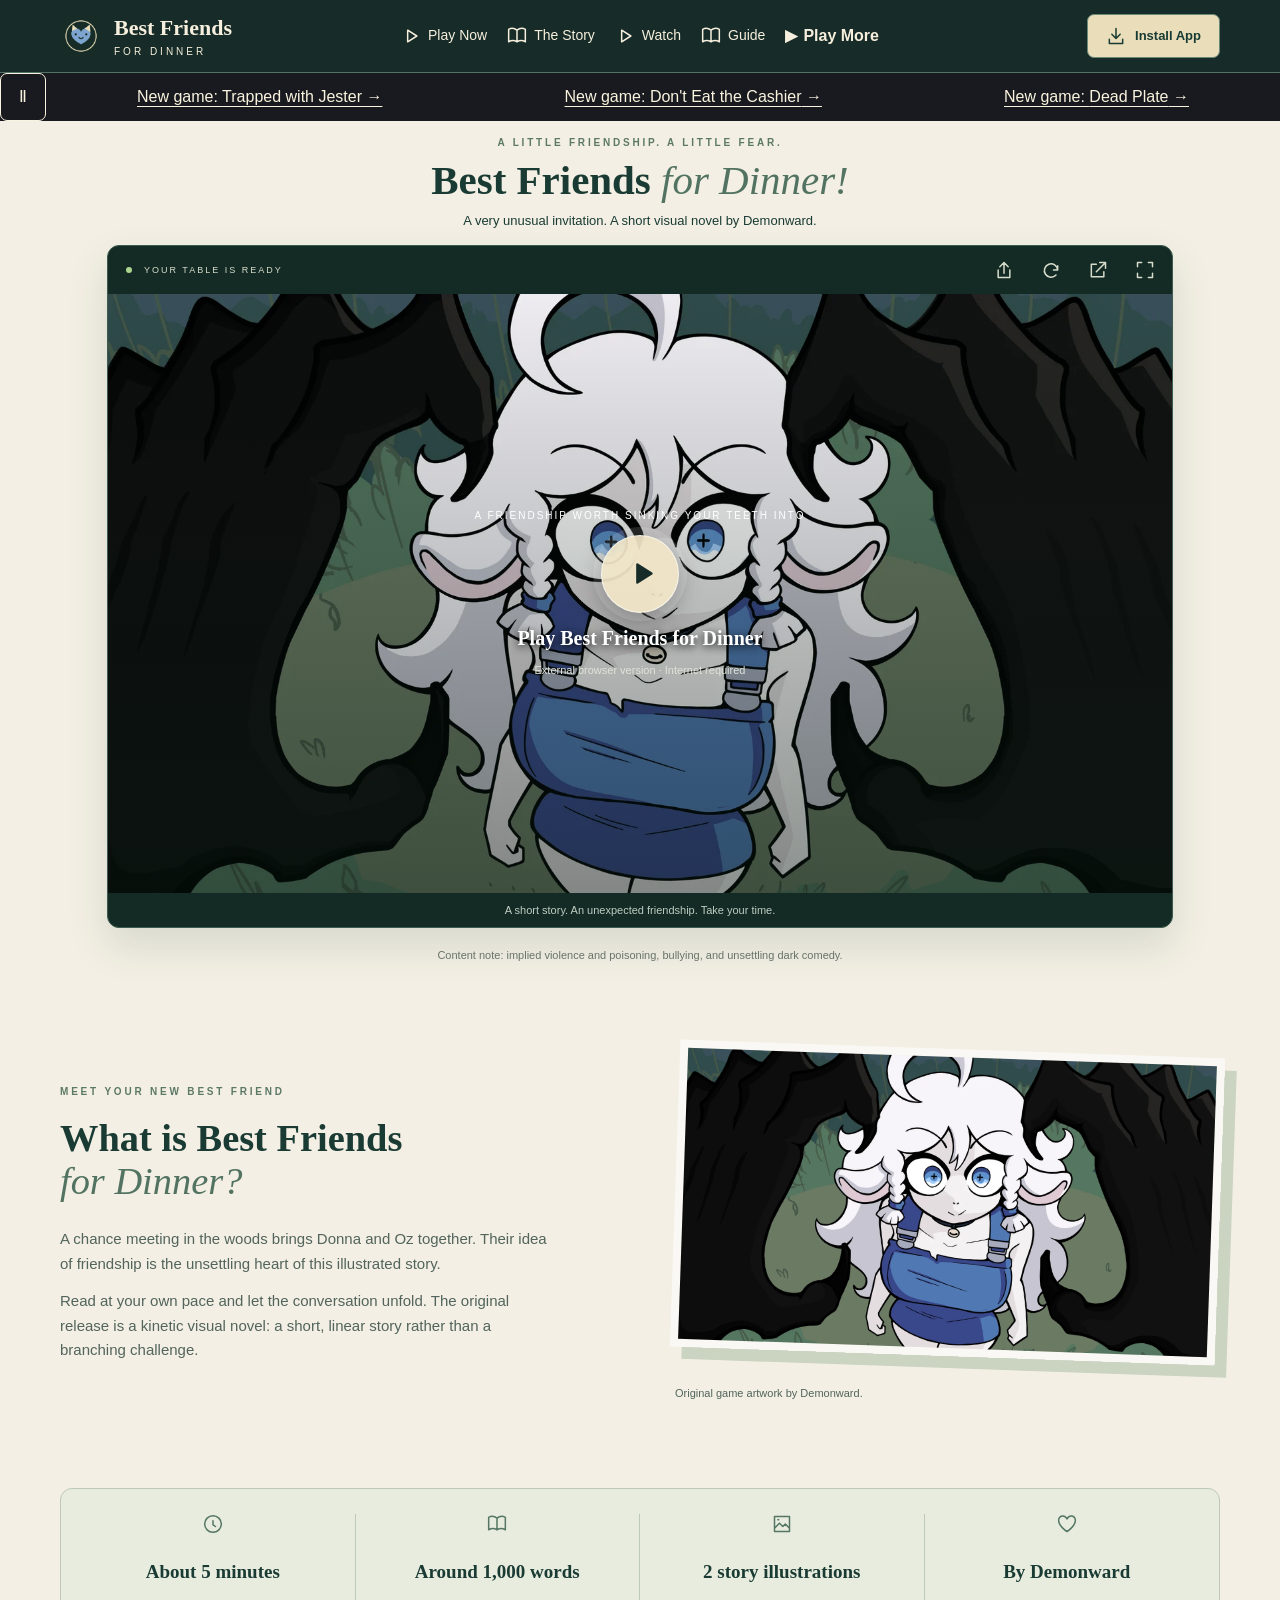
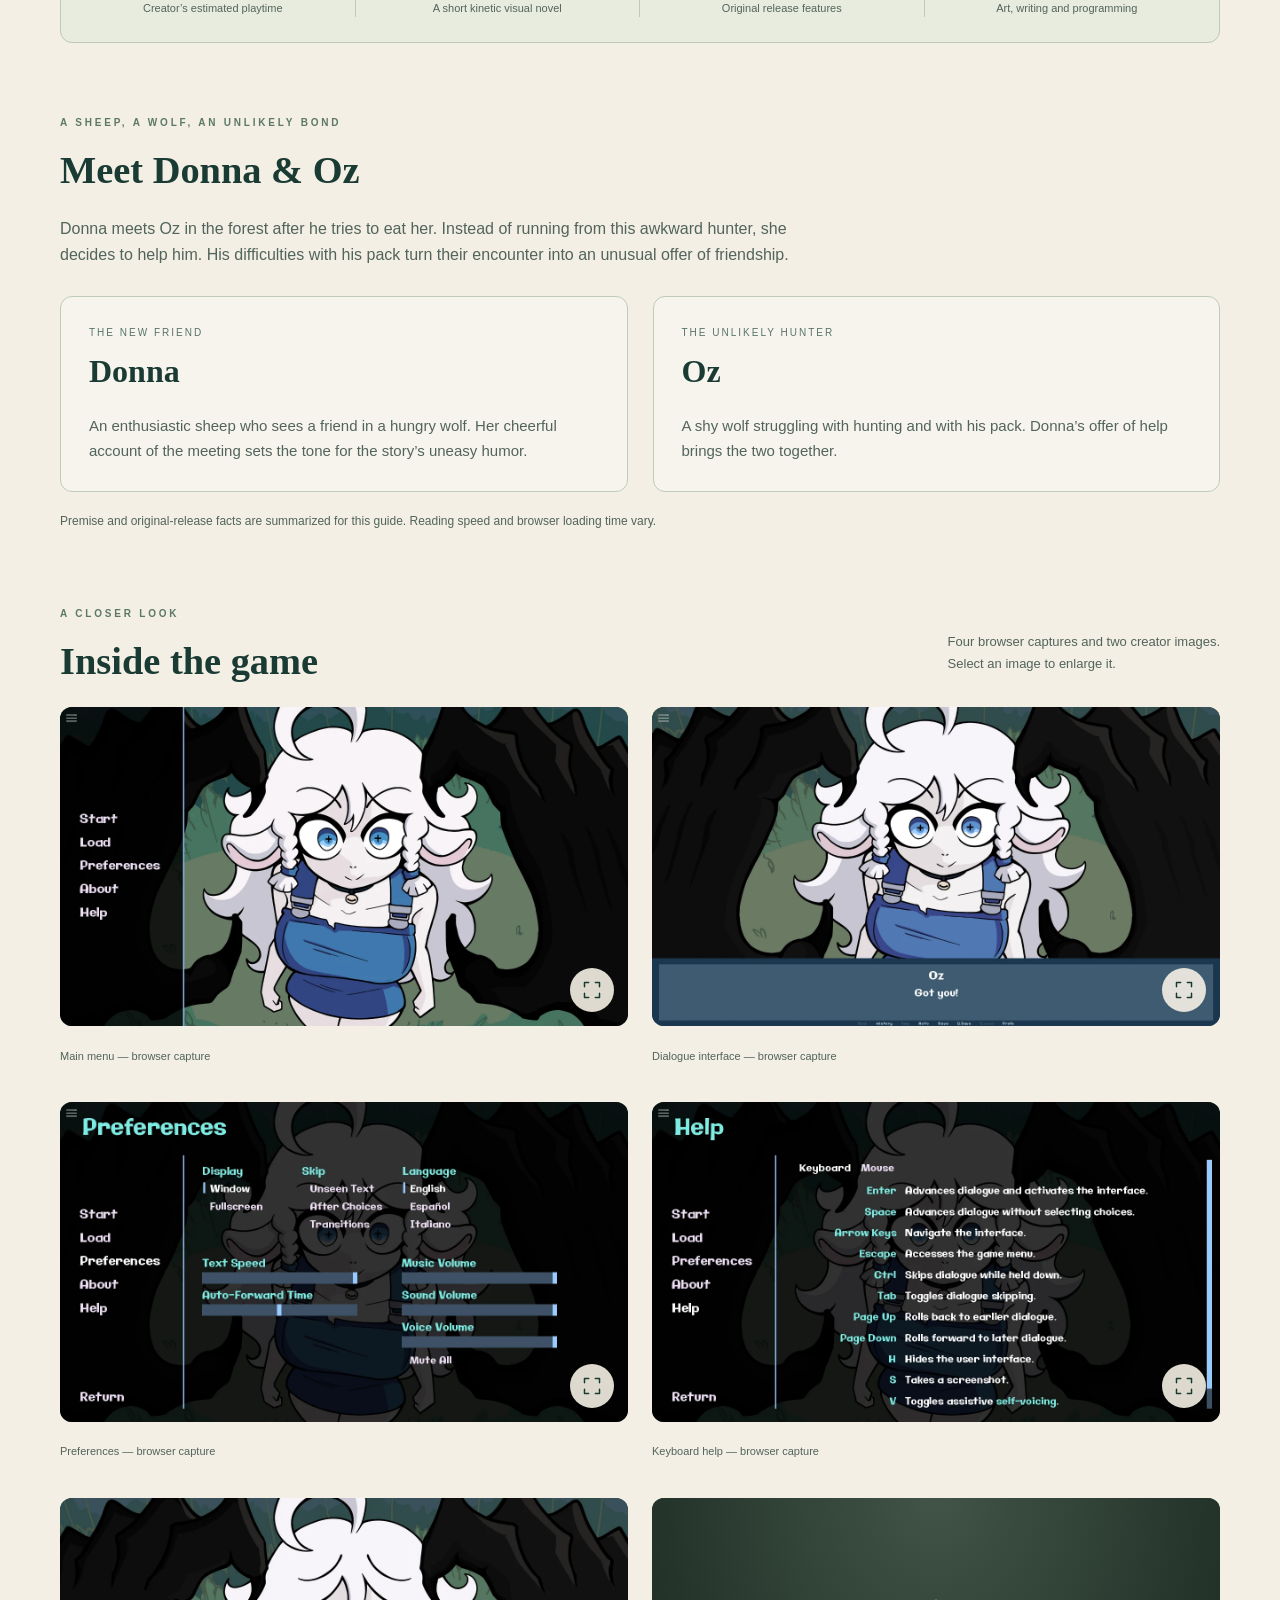
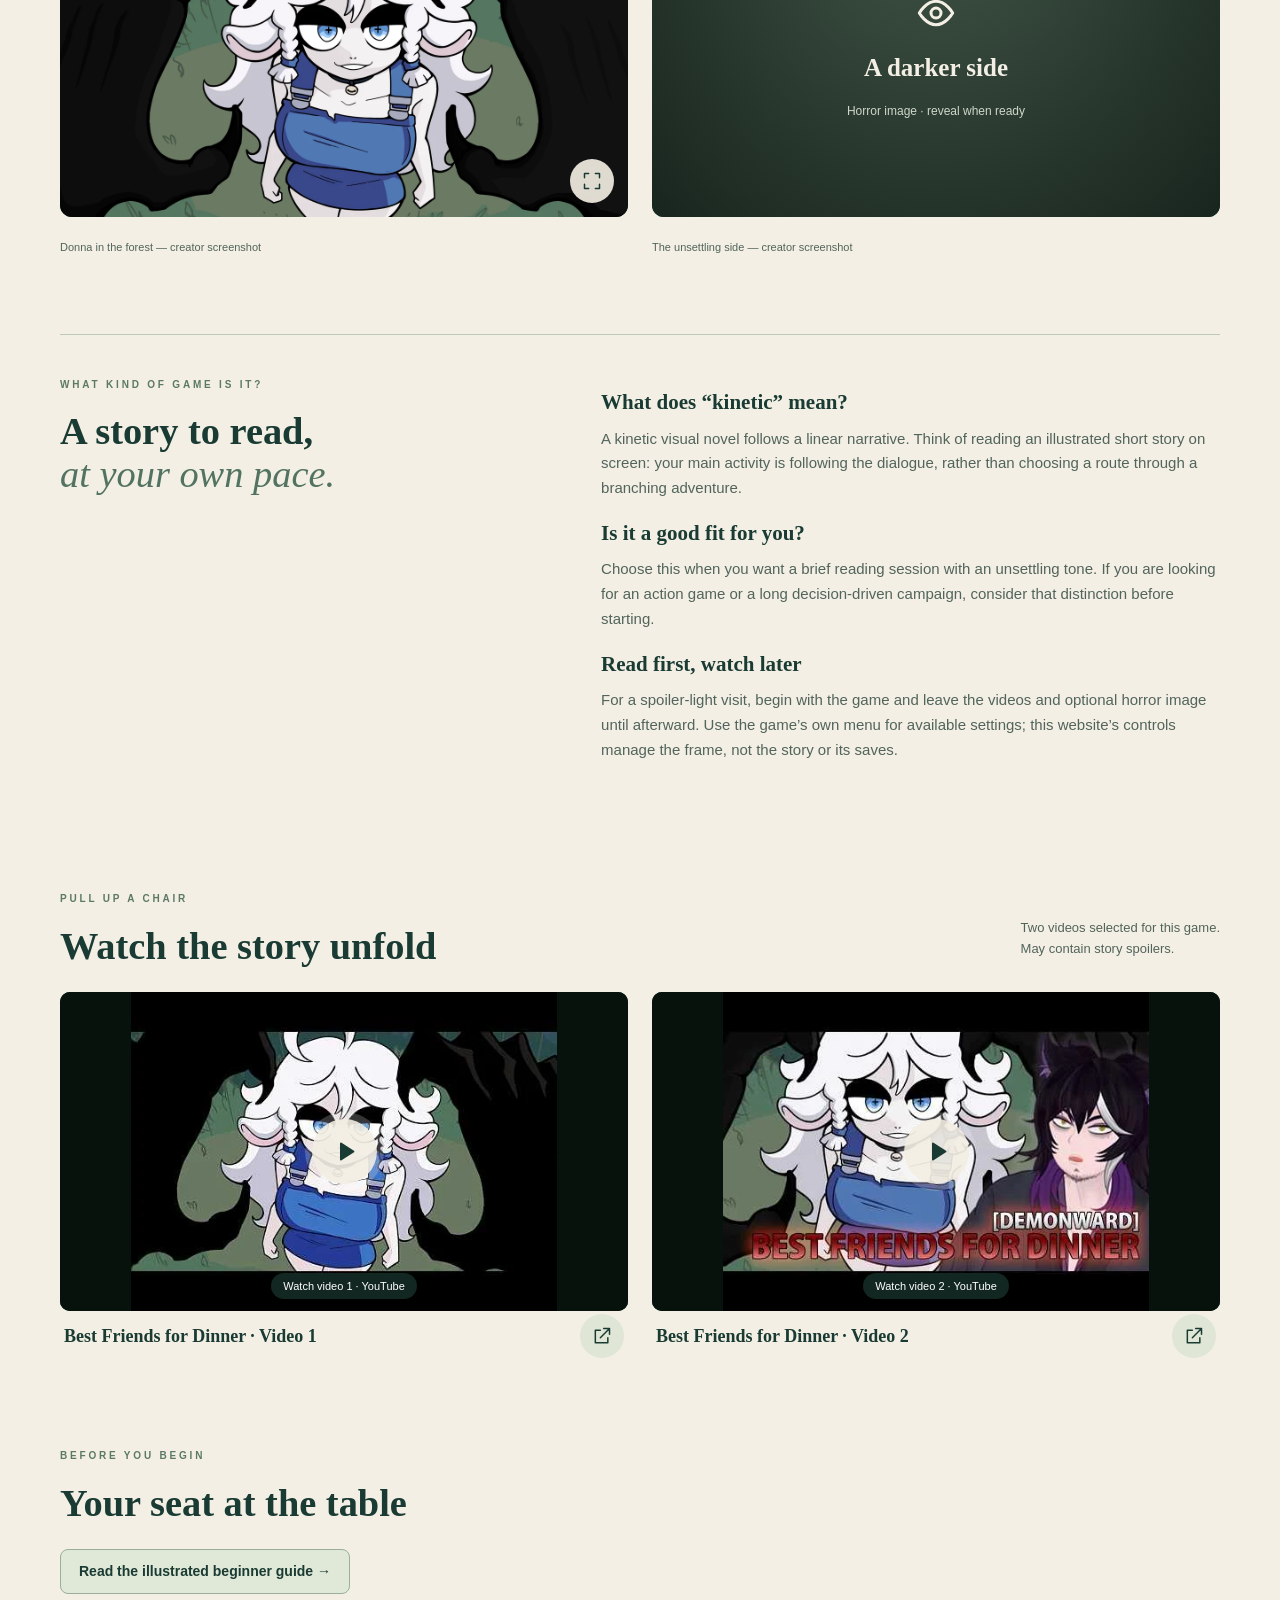
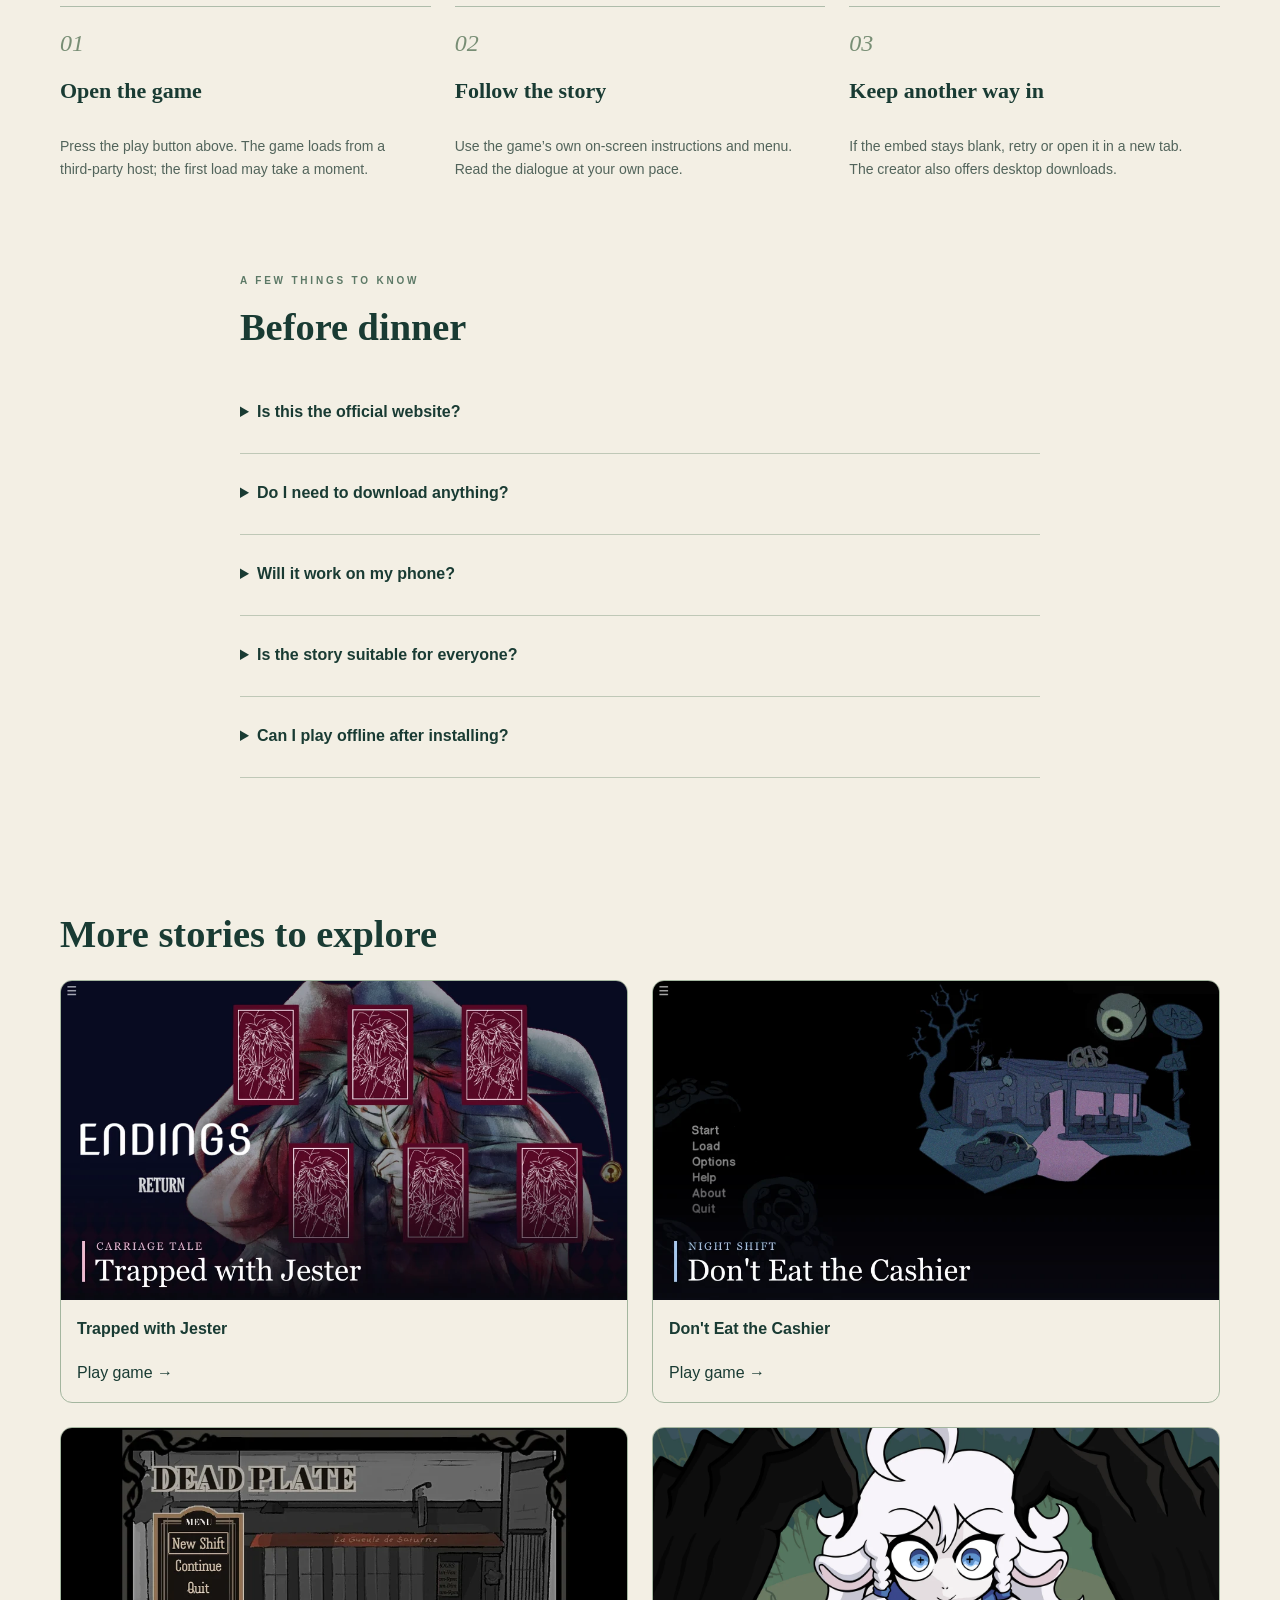
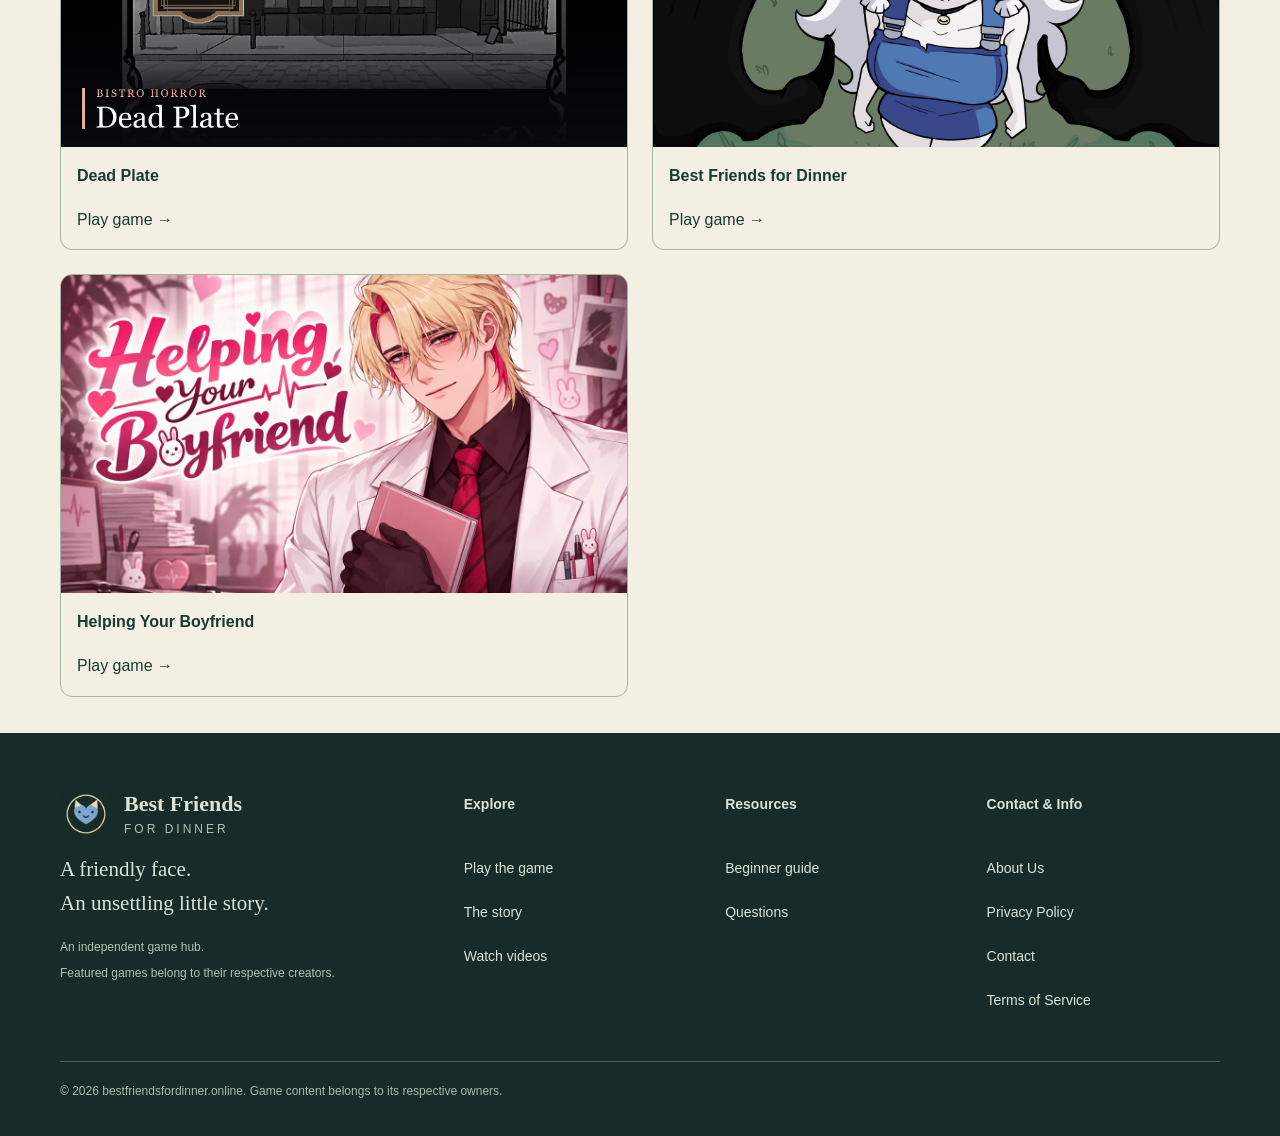
==== commit 3912be4d: "add game pages" ====
--- a/index.html
+++ b/index.html
@@ -1 +1 @@
-<!DOCTYPE html><html lang="en"><head><meta charSet="utf-8"/><meta name="viewport" content="width=device-width, initial-scale=1"/><link rel="preload" as="image" href="/best-friends-for-dinner-logo.webp"/><link rel="preload" as="image" href="/best-friends-for-dinner-cover.webp"/><link rel="preload" as="image" href="/helping-your-boyfriend-cover.webp"/><link rel="preload" as="image" href="/best-friends-for-dinner-interface-main-menu.webp"/><link rel="stylesheet" href="/_next/static/css/e59b704c9d3fd3b6.css" data-precedence="next"/><link rel="preload" as="script" fetchPriority="low" href="/_next/static/chunks/webpack-0d7744c7309922d8.js"/><script src="/_next/static/chunks/fa220fce-a2ae67357b377627.js" async=""></script><script src="/_next/static/chunks/650-83bfecec2b462406.js" async=""></script><script src="/_next/static/chunks/main-app-3e320964a0427bde.js" async=""></script><script src="/_next/static/chunks/482-3b3574586e8f7d2a.js" async=""></script><script src="/_next/static/chunks/app/layout-0b332120dd30488c.js" async=""></script><script src="/_next/static/chunks/app/page-0310cbec692c4662.js" async=""></script><link rel="preload" href="https://data.1back.link/js/app.js" as="script"/><title>Best Friends for Dinner! — A Sweetly Unsettling Story</title><meta name="description" content="Meet Donna and Oz in Best Friends for Dinner, a short dark-comedy visual novel by Demonward. Open the browser game, watch videos and find the original release."/><link rel="manifest" href="/manifest.webmanifest"/><meta name="keywords" content="Best Friends for Dinner,Demonward visual novel,Best Friends for Dinner browser game"/><link rel="canonical" href="https://bestfriendsfordinner.online/"/><meta property="og:title" content="Best Friends for Dinner! — A Sweetly Unsettling Story"/><meta property="og:description" content="Meet Donna and Oz in Best Friends for Dinner, a short dark-comedy visual novel by Demonward. Open the browser game, watch videos and find the original release."/><meta property="og:image" content="https://bestfriendsfordinner.online/best-friends-for-dinner-cover.webp"/><meta property="og:type" content="website"/><meta name="twitter:card" content="summary_large_image"/><meta name="twitter:title" content="Best Friends for Dinner! — A Sweetly Unsettling Story"/><meta name="twitter:description" content="Meet Donna and Oz in Best Friends for Dinner, a short dark-comedy visual novel by Demonward. Open the browser game, watch videos and find the original release."/><meta name="twitter:image" content="https://bestfriendsfordinner.online/best-friends-for-dinner-cover.webp"/><link rel="icon" href="/favicon.png"/><script src="/_next/static/chunks/polyfills-42372ed130431b0a.js" noModule=""></script></head><body><div hidden=""><!--$--><!--/$--></div><a class="skip" href="#main">Skip to content</a><header><div class="wrap nav"><a class="brand" href="/"><img src="/best-friends-for-dinner-logo.webp" width="42" height="42" alt="Sheep and wolf dinner-plate emblem"/><span>Best Friends<small>FOR DINNER</small></span></a><nav aria-label="Main navigation"><a class="play-link" href="/#play"><svg viewBox="0 0 24 24" width="20" height="20" fill="none" stroke="currentColor" stroke-width="1.8" stroke-linecap="round" stroke-linejoin="round" aria-hidden="true"><path d="M8 5l11 7-11 7Z"></path></svg>Play Now</a><a href="/#story"><svg viewBox="0 0 24 24" width="20" height="20" fill="none" stroke="currentColor" stroke-width="1.8" stroke-linecap="round" stroke-linejoin="round" aria-hidden="true"><path d="M12 5Q7 1 2 4v15q5-3 10 0 5-3 10 0V4q-5-3-10 1v14"></path></svg>The Story</a><a href="/#watch"><svg viewBox="0 0 24 24" width="20" height="20" fill="none" stroke="currentColor" stroke-width="1.8" stroke-linecap="round" stroke-linejoin="round" aria-hidden="true"><path d="M8 5l11 7-11 7Z"></path></svg>Watch</a><a href="/guides/"><svg viewBox="0 0 24 24" width="20" height="20" fill="none" stroke="currentColor" stroke-width="1.8" stroke-linecap="round" stroke-linejoin="round" aria-hidden="true"><path d="M12 5Q7 1 2 4v15q5-3 10 0 5-3 10 0V4q-5-3-10 1v14"></path></svg>Guide</a><details class="play-more"><summary><span aria-hidden="true">▶</span> Play More</summary><div><a href="/"><img src="/best-friends-for-dinner-cover.webp" alt="" width="32" height="32"/><span>Best Friends for Dinner</span></a><a href="/helping-your-boyfriend/"><img src="/helping-your-boyfriend-cover.webp" alt="" width="32" height="32"/><span>Helping Your Boyfriend</span></a></div></details></nav><button class="install"><svg viewBox="0 0 24 24" width="20" height="20" fill="none" stroke="currentColor" stroke-width="1.8" stroke-linecap="round" stroke-linejoin="round" aria-hidden="true"><path d="M12 3v12m-5-5 5 5 5-5M4 16v5h16v-5"></path></svg><span>Install App</span></button></div></header><dialog><button class="close icon" aria-label="Close installation help" title="Close"><svg viewBox="0 0 24 24" width="20" height="20" fill="none" stroke="currentColor" stroke-width="1.8" stroke-linecap="round" stroke-linejoin="round" aria-hidden="true"><path d="M6 6l12 12M18 6L6 18"></path></svg></button><h2>Keep a seat saved</h2><p>Install this website for easy return visits. The game and videos still need internet.</p><p>On iPhone or iPad: Share → Add to Home Screen. Elsewhere: use your browser’s install menu, or bookmark this page.</p><button><svg viewBox="0 0 24 24" width="20" height="20" fill="none" stroke="currentColor" stroke-width="1.8" stroke-linecap="round" stroke-linejoin="round" aria-hidden="true"><path d="M8 8h12v13H8zM16 8V3H3v13h5"></path></svg> Copy site link</button><input aria-label="Website address for manual copying" readOnly="" value="https://bestfriendsfordinner.online/"/><p role="status"></p></dialog><main id="main"><section class="intro wrap"><span class="eyebrow">A LITTLE FRIENDSHIP. A LITTLE FEAR.</span><h1>Best Friends <em>for Dinner!</em></h1><p>A very unusual invitation. A short visual novel by Demonward.</p></section><section id="play" class="game-wrap"><div class="game-top"><span><i></i> YOUR TABLE IS READY</span><div class="tools"><button class="icon" aria-label="Share website link" title="Share website link"><svg viewBox="0 0 24 24" width="20" height="20" fill="none" stroke="currentColor" stroke-width="1.8" stroke-linecap="round" stroke-linejoin="round" aria-hidden="true"><path d="M12 16V3m-5 5 5-5 5 5M5 12v9h14v-9"></path></svg></button><button class="icon" aria-label="Reload game" title="Reload game (unsaved progress may be lost)"><svg viewBox="0 0 24 24" width="20" height="20" fill="none" stroke="currentColor" stroke-width="1.8" stroke-linecap="round" stroke-linejoin="round" aria-hidden="true"><path d="M20 7v5h-5M20 12a8 8 0 1 0-2 6"></path></svg></button><a class="icon" href="https://s.templeofthejackal.com/games/best-friends-for-dinner/" target="_blank" rel="noopener noreferrer" aria-label="Open game in new tab" title="Open game in new tab"><svg viewBox="0 0 24 24" width="20" height="20" fill="none" stroke="currentColor" stroke-width="1.8" stroke-linecap="round" stroke-linejoin="round" aria-hidden="true"><path d="M14 3h7v7M21 3L10 14M10 5H4v15h15v-6"></path></svg></a><button class="icon" aria-label="Fullscreen game" title="Fullscreen game"><svg viewBox="0 0 24 24" width="20" height="20" fill="none" stroke="currentColor" stroke-width="1.8" stroke-linecap="round" stroke-linejoin="round" aria-hidden="true"><path d="M8 3H3v5m13-5h5v5M3 16v5h5m13-5v5h-5"></path></svg></button></div></div><div class="game"><img src="/best-friends-for-dinner-cover.webp" width="1280" height="720" alt="Best Friends for Dinner cover artwork"/><div class="start"><span>A FRIENDSHIP WORTH SINKING YOUR TEETH INTO</span><button class="launch-orb" aria-label="Play Best Friends for Dinner" title="Play Best Friends for Dinner"><svg viewBox="0 0 24 24" width="20" height="20" fill="none" stroke="currentColor" stroke-width="1.8" stroke-linecap="round" stroke-linejoin="round" aria-hidden="true"><path d="M8 5l11 7-11 7Z"></path></svg></button><strong class="launch-caption">Play <!-- -->Best Friends for Dinner</strong><small>External browser version · Internet required</small></div></div><p class="game-status" role="status">A short story. An unexpected friendship. Take your time.</p></section><div class="wrap"><p class="warning">Content note: implied violence and poisoning, bullying, and unsettling dark comedy.</p><section id="story" class="story"><div><span class="eyebrow">MEET YOUR NEW BEST FRIEND</span><h2>What is Best Friends<br/><em>for Dinner?</em></h2><p>A chance meeting in the woods brings Donna and Oz together. Their idea of friendship is the unsettling heart of this illustrated story.</p><p>Read at your own pace and let the conversation unfold. The original release is a kinetic visual novel: a short, linear story rather than a branching challenge.</p></div><figure><img src="/best-friends-for-dinner-cover.webp" alt="Donna looks up between dark wolf paws in a forest" width="1280" height="720" loading="lazy"/><figcaption>Original game artwork by Demonward.</figcaption></figure></section><section class="game-facts" aria-label="Original game at a glance"><div><svg viewBox="0 0 24 24" width="20" height="20" fill="none" stroke="currentColor" stroke-width="1.8" stroke-linecap="round" stroke-linejoin="round" aria-hidden="true"><path d="M12 8v5l3 2M22 12a10 10 0 1 1-20 0 10 10 0 0 1 20 0"></path></svg><strong>About 5 minutes</strong><small>Creator’s estimated playtime</small></div><div><svg viewBox="0 0 24 24" width="20" height="20" fill="none" stroke="currentColor" stroke-width="1.8" stroke-linecap="round" stroke-linejoin="round" aria-hidden="true"><path d="M12 5Q7 1 2 4v15q5-3 10 0 5-3 10 0V4q-5-3-10 1v14"></path></svg><strong>Around 1,000 words</strong><small>A short kinetic visual novel</small></div><div><svg viewBox="0 0 24 24" width="20" height="20" fill="none" stroke="currentColor" stroke-width="1.8" stroke-linecap="round" stroke-linejoin="round" aria-hidden="true"><path d="M3 3h18v18H3zM3 17l6-6 4 4 3-3 5 5M7 7h1"></path></svg><strong>2 story illustrations</strong><small>Original release features</small></div><div><svg viewBox="0 0 24 24" width="20" height="20" fill="none" stroke="currentColor" stroke-width="1.8" stroke-linecap="round" stroke-linejoin="round" aria-hidden="true"><path d="M12 21S1 14 2 7c1-6 8-6 10-1 2-5 9-5 10 1 1 7-10 14-10 14"></path></svg><strong>By Demonward</strong><small>Art, writing and programming</small></div></section><section class="story-details" id="characters"><span class="eyebrow">A SHEEP, A WOLF, AN UNLIKELY BOND</span><h2>Meet Donna &amp; Oz</h2><p class="section-lead">Donna meets Oz in the forest after he tries to eat her. Instead of running from this awkward hunter, she decides to help him. His difficulties with his pack turn their encounter into an unusual offer of friendship.</p><div class="character-notes"><article><span class="character-label">THE NEW FRIEND</span><h3>Donna</h3><p>An enthusiastic sheep who sees a friend in a hungry wolf. Her cheerful account of the meeting sets the tone for the story’s uneasy humor.</p></article><article><span class="character-label">THE UNLIKELY HUNTER</span><h3>Oz</h3><p>A shy wolf struggling with hunting and with his pack. Donna’s offer of help brings the two together.</p></article></div><p class="source-note">Premise and original-release facts are summarized for this guide. Reading speed and browser loading time vary.</p></section><section class="gallery-section" id="gallery"><div class="sectionhead"><div><span class="eyebrow">A CLOSER LOOK</span><h2>Inside the game</h2></div><p>Four browser captures and two creator images.<br/>Select an image to enlarge it.</p></div><div class="gallery-grid"><figure><div class="gallery-image"><button aria-label="Enlarge Main menu — browser capture" title="Enlarge image"><img src="/best-friends-for-dinner-interface-main-menu.webp" alt="Game main menu with Start, Load, Preferences and Help" width="1280" height="720" loading="lazy"/><span class="zoom-mark"><svg viewBox="0 0 24 24" width="20" height="20" fill="none" stroke="currentColor" stroke-width="1.8" stroke-linecap="round" stroke-linejoin="round" aria-hidden="true"><path d="M8 3H3v5m13-5h5v5M3 16v5h5m13-5v5h-5"></path></svg></span></button></div><figcaption>Main menu — browser capture</figcaption></figure><figure><div class="gallery-image"><button aria-label="Enlarge Dialogue interface — browser capture" title="Enlarge image"><img src="/best-friends-for-dinner-interface-dialogue.webp" alt="Opening conversation with Oz in the dialogue panel" width="1280" height="720" loading="lazy"/><span class="zoom-mark"><svg viewBox="0 0 24 24" width="20" height="20" fill="none" stroke="currentColor" stroke-width="1.8" stroke-linecap="round" stroke-linejoin="round" aria-hidden="true"><path d="M8 3H3v5m13-5h5v5M3 16v5h5m13-5v5h-5"></path></svg></span></button></div><figcaption>Dialogue interface — browser capture</figcaption></figure><figure><div class="gallery-image"><button aria-label="Enlarge Preferences — browser capture" title="Enlarge image"><img src="/best-friends-for-dinner-interface-preferences.webp" alt="Preferences with reading speed, languages and volume sliders" width="1280" height="720" loading="lazy"/><span class="zoom-mark"><svg viewBox="0 0 24 24" width="20" height="20" fill="none" stroke="currentColor" stroke-width="1.8" stroke-linecap="round" stroke-linejoin="round" aria-hidden="true"><path d="M8 3H3v5m13-5h5v5M3 16v5h5m13-5v5h-5"></path></svg></span></button></div><figcaption>Preferences — browser capture</figcaption></figure><figure><div class="gallery-image"><button aria-label="Enlarge Keyboard help — browser capture" title="Enlarge image"><img src="/best-friends-for-dinner-interface-help.webp" alt="Keyboard controls displayed on the game Help screen" width="1280" height="720" loading="lazy"/><span class="zoom-mark"><svg viewBox="0 0 24 24" width="20" height="20" fill="none" stroke="currentColor" stroke-width="1.8" stroke-linecap="round" stroke-linejoin="round" aria-hidden="true"><path d="M8 3H3v5m13-5h5v5M3 16v5h5m13-5v5h-5"></path></svg></span></button></div><figcaption>Keyboard help — browser capture</figcaption></figure><figure><div class="gallery-image"><button aria-label="Enlarge Donna in the forest — creator screenshot" title="Enlarge image"><img src="/best-friends-for-dinner-scene-donna.webp" alt="Donna smiling between the wolf’s paws in a forest" width="1280" height="720" loading="lazy"/><span class="zoom-mark"><svg viewBox="0 0 24 24" width="20" height="20" fill="none" stroke="currentColor" stroke-width="1.8" stroke-linecap="round" stroke-linejoin="round" aria-hidden="true"><path d="M8 3H3v5m13-5h5v5M3 16v5h5m13-5v5h-5"></path></svg></span></button></div><figcaption>Donna in the forest — creator screenshot</figcaption></figure><figure><div class="gallery-image"><button class="reveal-image" aria-label="Reveal unsettling wolf screenshot" title="Reveal horror image"><svg viewBox="0 0 24 24" width="20" height="20" fill="none" stroke="currentColor" stroke-width="1.8" stroke-linecap="round" stroke-linejoin="round" aria-hidden="true"><path d="M2 12s4-7 10-7 10 7 10 7-4 7-10 7S2 12 2 12m13 0a3 3 0 1 1-6 0 3 3 0 0 1 6 0"></path></svg><strong>A darker side</strong><span>Horror image · reveal when ready</span></button></div><figcaption>The unsettling side — creator screenshot</figcaption></figure></div><dialog class="lightbox" aria-label="Game artwork viewer"><button class="close icon" aria-label="Close artwork viewer" title="Close"><svg viewBox="0 0 24 24" width="20" height="20" fill="none" stroke="currentColor" stroke-width="1.8" stroke-linecap="round" stroke-linejoin="round" aria-hidden="true"><path d="M6 6l12 12M18 6L6 18"></path></svg></button><img src="/best-friends-for-dinner-interface-main-menu.webp" alt="Game main menu with Start, Load, Preferences and Help"/><div class="lightbox-controls"><button class="icon" aria-label="Previous image" title="Previous image"><svg viewBox="0 0 24 24" width="20" height="20" fill="none" stroke="currentColor" stroke-width="1.8" stroke-linecap="round" stroke-linejoin="round" aria-hidden="true"><path d="m15 5-7 7 7 7"></path></svg></button><p aria-live="polite">Main menu — browser capture</p><button class="icon" aria-label="Next image" title="Next image"><svg viewBox="0 0 24 24" width="20" height="20" fill="none" stroke="currentColor" stroke-width="1.8" stroke-linecap="round" stroke-linejoin="round" aria-hidden="true"><path d="m9 5 7 7-7 7"></path></svg></button></div></dialog></section><section class="reading-notes" id="gameplay"><div><span class="eyebrow">WHAT KIND OF GAME IS IT?</span><h2>A story to read,<br/><em>at your own pace.</em></h2></div><div><h3>What does “kinetic” mean?</h3><p>A kinetic visual novel follows a linear narrative. Think of reading an illustrated short story on screen: your main activity is following the dialogue, rather than choosing a route through a branching adventure.</p><h3>Is it a good fit for you?</h3><p>Choose this when you want a brief reading session with an unsettling tone. If you are looking for an action game or a long decision-driven campaign, consider that distinction before starting.</p><h3>Read first, watch later</h3><p>For a spoiler-light visit, begin with the game and leave the videos and optional horror image until afterward. Use the game’s own menu for available settings; this website’s controls manage the frame, not the story or its saves.</p></div></section><section id="watch"><div class="sectionhead"><div><span class="eyebrow">PULL UP A CHAIR</span><h2>Watch the story unfold</h2></div><p>Two videos selected for this game.<br/>May contain story spoilers.</p></div><div class="videos"><article><div class="video"><button class="video-preview" aria-label="Play video 1 on YouTube" title="Play video 1"><img src="/best-friends-for-dinner-video-1.webp" alt="Donna in the first selected video thumbnail" width="480" height="360" loading="lazy"/><span class="video-play"><svg viewBox="0 0 24 24" width="20" height="20" fill="none" stroke="currentColor" stroke-width="1.8" stroke-linecap="round" stroke-linejoin="round" aria-hidden="true"><path d="M8 5l11 7-11 7Z"></path></svg></span><small>Watch video <!-- -->1<!-- --> · YouTube</small></button></div><div class="video-caption"><h3>Best Friends for Dinner · Video <!-- -->1</h3><a class="icon" href="https://www.youtube.com/watch?v=VWbT8WBo8qs" target="_blank" rel="noopener noreferrer" aria-label="Open video 1 on YouTube" title="Open on YouTube"><svg viewBox="0 0 24 24" width="20" height="20" fill="none" stroke="currentColor" stroke-width="1.8" stroke-linecap="round" stroke-linejoin="round" aria-hidden="true"><path d="M14 3h7v7M21 3L10 14M10 5H4v15h15v-6"></path></svg></a></div></article><article><div class="video"><button class="video-preview" aria-label="Play video 2 on YouTube" title="Play video 2"><img src="/best-friends-for-dinner-video-2.webp" alt="Donna beside a presenter avatar in the second selected video thumbnail" width="480" height="360" loading="lazy"/><span class="video-play"><svg viewBox="0 0 24 24" width="20" height="20" fill="none" stroke="currentColor" stroke-width="1.8" stroke-linecap="round" stroke-linejoin="round" aria-hidden="true"><path d="M8 5l11 7-11 7Z"></path></svg></span><small>Watch video <!-- -->2<!-- --> · YouTube</small></button></div><div class="video-caption"><h3>Best Friends for Dinner · Video <!-- -->2</h3><a class="icon" href="https://www.youtube.com/watch?v=euAuwFD16II" target="_blank" rel="noopener noreferrer" aria-label="Open video 2 on YouTube" title="Open on YouTube"><svg viewBox="0 0 24 24" width="20" height="20" fill="none" stroke="currentColor" stroke-width="1.8" stroke-linecap="round" stroke-linejoin="round" aria-hidden="true"><path d="M14 3h7v7M21 3L10 14M10 5H4v15h15v-6"></path></svg></a></div></article></div></section><section id="guide" class="guide"><span class="eyebrow">BEFORE YOU BEGIN</span><h2>Your seat at the table</h2><p><a class="guide-cta" href="/guides/">Read the illustrated beginner guide →</a></p><div class="cards"><article><span>01</span><h3>Open the game</h3><p>Press the play button above. The game loads from a third-party host; the first load may take a moment.</p></article><article><span>02</span><h3>Follow the story</h3><p>Use the game’s own on-screen instructions and menu. Read the dialogue at your own pace.</p></article><article><span>03</span><h3>Keep another way in</h3><p>If the embed stays blank, retry or open it in a new tab. The creator also offers desktop downloads.</p></article></div></section><section id="faq" class="faq"><span class="eyebrow">A FEW THINGS TO KNOW</span><h2>Before dinner</h2><details><summary>Is this the official website?</summary><p>No. This is an independent game hub. Demonward created the game.</p></details><details><summary>Do I need to download anything?</summary><p>The embedded version opens in your browser. It requires an internet connection. Desktop downloads are available separately from the creator.</p></details><details><summary>Will it work on my phone?</summary><p>The website adapts to small screens, but compatibility and touch controls depend on the externally hosted game. Landscape orientation may help. Mobile gameplay has not been verified.</p></details><details><summary>Is the story suitable for everyone?</summary><p>It includes implied violence, poisoning, bullying and unsettling humor. Review the content note before starting, even though the artwork looks friendly.</p></details><details><summary>Can I play offline after installing?</summary><p>No. Installation gives you a convenient website shortcut. The external game and videos still require an internet connection.</p></details></section></div></main><!--$--><!--/$--><section class="wrap more-games"><h2>More stories to explore</h2><div><a href="/"><img src="/best-friends-for-dinner-cover.webp" alt="Best Friends for Dinner cover" width="640" height="360" loading="lazy"/><strong>Best Friends for Dinner</strong><span>Play game →</span></a><a href="/helping-your-boyfriend/"><img src="/helping-your-boyfriend-cover.webp" alt="Helping Your Boyfriend cover" width="640" height="360" loading="lazy"/><strong>Helping Your Boyfriend</strong><span>Play game →</span></a></div></section><footer><div class="wrap footer-main"><div><a class="brand" href="/"><img src="/best-friends-for-dinner-logo.webp" width="52" height="52" alt=""/><span>Best Friends<small>FOR DINNER</small></span></a><p>A friendly face.<br/>An unsettling little story.</p><small>An independent game hub.<br/>Featured games belong to their respective creators.</small></div><div class="footer-links"><nav aria-label="Explore"><h2>Explore</h2><a href="/#play">Play the game</a><a href="/#story">The story</a><a href="/#watch">Watch videos</a></nav><nav aria-label="Resources"><h2>Resources</h2><a href="/guides/">Beginner guide</a><a href="/#faq">Questions</a></nav><nav aria-label="Contact and information"><h2>Contact &amp; Info</h2><a href="/about/">About Us</a><a href="/privacy/">Privacy Policy</a><a href="/contact/">Contact</a><a href="/terms/">Terms of Service</a></nav></div></div><p class="wrap copyright">© 2026 bestfriendsfordinner.online. Game content belongs to its respective owners.</p></footer><script src="/_next/static/chunks/webpack-0d7744c7309922d8.js" id="_R_" async=""></script><script>(self.__next_f=self.__next_f||[]).push([0])</script><script>self.__next_f.push([1,"1:\"$Sreact.fragment\"\n2:\"static/chunks/482-3b3574586e8f7d2a.js\"\n3:\"static/chunks/app/layout-0b332120dd30488c.js\"\n4:I[3251,[\"482\",\"$2\",\"177\",\"$3\"],\"default\"]\n5:I[781,[],\"\"]\n6:I[6617,[],\"\"]\n7:I[5869,[\"482\",\"$2\",\"177\",\"$3\"],\"\"]\n9:\"static/chunks/app/page-0310cbec692c4662.js\"\na:I[482,[\"482\",\"$2\",\"974\",\"$9\"],\"Game\"]\nb:I[482,[\"482\",\"$2\",\"974\",\"$9\"],\"Icon\"]\n13:\"ViewportBoundary\"\n14:I[4016,[],\"$13\"]\n16:\"MetadataBoundary\"\n17:I[4016,[],\"$16\"]\n18:\"$Sreact.suspense\"\n1a:I[719,[],\"default\",1]\n:HL[\"/_next/static/css/e59b704c9d3fd3b6.css\",\"style\"]\n8:[[\"children\",{\"s\":\"__PAGE__\",\"h\":512,\"d\":{\"r\":[\"$\",\"$1\",\"c\",{\"children\":[[\"$\",\"main\",null,{\"id\":\"main\",\"children\":[[\"$\",\"section\",null,{\"className\":\"intro wrap\",\"children\":[[\"$\",\"span\",null,{\"className\":\"eyebrow\",\"children\":\"A LITTLE FRIENDSHIP. A LITTLE FEAR.\"}],[\"$\",\"h1\",null,{\"children\":[\"Best Friends \",[\"$\",\"em\",null,{\"children\":\"for Dinner!\"}]]}],[\"$\",\"p\",null,{\"children\":\"A very unusual invitation. A short visual novel by Demonward.\"}]]}],[\"$\",\"$La\",null,{}],[\"$\",\"div\",null,{\"className\":\"wrap\",\"children\":[[\"$\",\"p\",null,{\"className\":\"warning\",\"children\":\"Content note: implied violence and poisoning, bullying, and unsettling dark comedy.\"}],[\"$\",\"section\",null,{\"id\":\"story\",\"className\":\"story\",\"children\":[[\"$\",\"div\",null,{\"children\":[[\"$\",\"span\",null,{\"className\":\"eyebrow\",\"children\":\"MEET YOUR NEW BEST FRIEND\"}],[\"$\",\"h2\",null,{\"children\":[\"What is Best Friends\",[\"$\",\"br\",null,{}],[\"$\",\"em\",null,{\"children\":\"for Dinner?\"}]]}],[\"$\",\"p\",null,{\"children\":\"A chance meeting in the woods brings Donna and Oz together. Their idea of friendship is the unsettling heart of this illustrated story.\"}],[\"$\",\"p\",null,{\"children\":\"Read at your own pace and let the conversation unfold. The original release is a kinetic visual novel: a short, linear story rather than a branching challenge.\"}]]}],[\"$\",\"figure\",null,{\"children\":[[\"$\",\"img\",null,{\"src\":\"/best-friends-for-dinner-cover.webp\",\"alt\":\"Donna looks up between dark wolf paws in a forest\",\"width\":\"1280\",\"height\":\"720\",\"loading\":\"lazy\"}],[\"$\",\"figcaption\",null,{\"children\":\"Original game artwork by Demonward.\"}]]}]]}],[[\"$\",\"section\",null,{\"className\":\"game-facts\",\"aria-label\":\"Original game at a glance\",\"children\":[[\"$\",\"div\",\"About 5 minutes\",{\"children\":[[\"$\",\"$Lb\",null,{\"kind\":\"clock\"}],[\"$\",\"strong\",null,{\"children\":\"About 5 minutes\"}],[\"$\",\"small\",null,{\"children\":\"Creator’s estimated playtime\"}]]}],[\"$\",\"div\",\"Around 1,000 words\",{\"children\":[[\"$\",\"$Lb\",null,{\"kind\":\"book\"}],[\"$\",\"strong\",null,{\"children\":\"Around 1,000 words\"}],[\"$\",\"small\",null,{\"children\":\"A short kinetic visual novel\"}]]}],[\"$\",\"div\",\"2 story illustrations\",{\"children\":[[\"$\",\"$Lb\",null,{\"kind\":\"image\"}],[\"$\",\"strong\",null,{\"children\":\"2 story illustrations\"}],[\"$\",\"small\",null,{\"children\":\"Original release features\"}]]}],[\"$\",\"div\",\"By Demonward\",{\"children\":[[\"$\",\"$Lb\",null,{\"kind\":\"heart\"}],[\"$\",\"strong\",null,{\"children\":\"By Demonward\"}],[\"$\",\"small\",null,{\"children\":\"Art, writing and programming\"}]]}]]}],[\"$\",\"section\",null,{\"className\":\"story-details\",\"id\":\"characters\",\"children\":[[\"$\",\"span\",null,{\"className\":\"eyebrow\",\"children\":\"A SHEEP, A WOLF, AN UNLIKELY BOND\"}],[\"$\",\"h2\",null,{\"children\":\"Meet Donna \u0026 Oz\"}],[\"$\",\"p\",null,{\"className\":\"section-lead\",\"children\":\"Donna meets Oz in the forest after he tries to eat her. Instead of running from this awkward hunter, she decides to help him. His difficulties with his pack turn their encounter into an unusual offer of friendship.\"}],[\"$\",\"div\",null,{\"className\":\"character-notes\",\"children\":[[\"$\",\"article\",null,{\"children\":[[\"$\",\"span\",null,{\"className\":\"character-label\",\"children\":\"THE NEW FRIEND\"}],[\"$\",\"h3\",null,{\"children\":\"Donna\"}],[\"$\",\"p\",null,{\"children\":\"An enthusiastic sheep who sees a friend in a hungry wolf. Her cheerful account of the meeting sets the tone for the story’s uneasy humor.\"}]]}],[\"$\",\"article\",null,{\"children\":[[\"$\",\"span\",null,{\"className\":\"character-label\",\"children\":\"THE UNLIKELY HUNTER\"}],[\"$\",\"h3\",null,{\"children\":\"Oz\"}],[\"$\",\"p\",null,{\"children\":\"A shy wolf struggling with hunting and with his pack. Donna’s offer of help brings the two together.\"}]]}]]}],\"$Lc\"]}],\"$Ld\",\"$Le\"],\"$Lf\",\"$L10\",\"$L11\"]}]]}],null,\"$L12\"]}],\"p\":false,\"v\":null}}]]\n0:{\"P\":null,\"c\":[\"\",\"\"],\"q\":\"\",\"i\":false,\"t\":{\"t\":{\"s\":\"\",\"h\":528,\"d\":{\"r\":[\"$\",\"$1\",\"c\",{\"children\":[[[\"$\",\"link\",\"0\",{\"rel\":\"stylesheet\",\"href\":\"/_next/static/css/e59b704c9d3fd3b6.css\",\"precedence\":\"next\",\"crossOrigin\":\"$undefined\",\"nonce\":\"$undefined\"}]],[\"$\",\"html\",null,{\"lang\":\"en\",\"children\":[\"$\",\"body\",null,{\"children\":[[\"$\",\"a\",null,{\"className\":\"skip\",\"href\":\"#main\",\"children\":\"Skip to content\"}],[\"$\",\"$L4\",null,{\"children\":[\"$\",\"$L5\",null,{\"parallelRouterKey\":\"children\",\"error\":\"$undefined\",\"errorStyles\":\"$undefined\",\"errorScripts\":\"$undefined\",\"template\":[\"$\",\"$L6\",null,{}],\"templateStyles\":\"$undefined\",\"templateScripts\":\"$undefined\",\"notFound\":[[\"$\",\"main\",null,{\"id\":\"main\",\"className\":\"wrap document\",\"children\":[[\"$\",\"h1\",null,{\"children\":\"A seat is missing.\"}],[\"$\",\"p\",null,{\"children\":\"This page could not be found.\"}],[\"$\",\"a\",null,{\"href\":\"/\",\"children\":\"Return to the game →\"}]]}],[]],\"forbidden\":\"$undefined\",\"unauthorized\":\"$undefined\"}]}],[\"$\",\"$L7\",null,{\"src\":\"https://data.1back.link/js/app.js\",\"data-domain\":\"bestfriendsfordinner.online\",\"data-api\":\"https://data.1back.link/api/send\",\"strategy\":\"afterInteractive\"}]]}]}]]}],\"p\":false,\"v\":null},\"c\":\"$Q8\"},\"h\":{\"r\":[\"$\",\"$1\",\"h\",{\"children\":[null,[\"$\",\"$L14\",null,{\"children\":\"$L15\"}],[\"$\",\"$L17\",null,{\"children\":[[\"$\",\"div\",null,{\"hidden\":true,\"children\":[\"$\",\"$18\",null,{\"name\":\"Next.Metadata\",\"children\":\"$L19\"}]}],null]}],null]}],\"p\":false,\"v\":null}},\"m\":\"$undefined\",\"G\":[\"$1a\",[]],\"S\":true,\"r\":\"$undefined\",\"s\":\"$undefined\",\"a\":\"$undefined\",\"l\":\"$undefined\",\"p\":\"$undefined\",\"d\":\"$undefined\",\"b\":\"-9xcERlJ-UM0gV0J2FeKJ\"}\n1b:I[482,[\"482\",\"$2\",\"974\",\"$9\"],\"Gallery\"]\n1c:I[482,[\"482\",\"$2\",\"974\",\"$9\"],\"Videos\"]\n1d:I[4016,[],\"OutletBoundary\"]\nc:[\"$\",\"p\",null,{\"className\":\"source-note\",\"children\":\"Premise and original-release facts are summarized for this guide. Reading speed and browser loading time vary.\"}]\nd:[\"$\",\"$L1b\",null,{}]\ne:[\"$\",\"section\",null,{\"className\":\"reading-notes\",\"id\":\"gameplay\",\"children\":[[\"$\",\"div\",null,{\"children\":[[\"$\",\"span\",null,{\"className\":\"eyebrow\",\"children\":\"WHAT KIND OF GAME IS IT?\"}],[\"$\",\"h2\",null,{\"children\":[\"A story to read,\",[\"$\",\"br\",null,{}],[\"$\",\"em\",null,{\"children\":\"at your own pace.\"}]]}]]}],[\"$\",\"div\",null,{\"children\":[[\"$\",\"h3\",null,{\"children\":\"What does “kinetic” mean?\"}],[\"$\",\"p\",null,{\"children\":\"A kinetic visual novel follows a linear narrative. Think of reading an illustrated short story on screen: your main activity is following the dialogue, rather than choosing a route through a branching adventure.\"}],[\"$\",\"h3\",null,{\"children\":\"Is it a good fit for you?\"}],[\"$\",\"p\",null,{\"children\":\"Choose this when you want a brief reading session with an unsettling tone. If you are looking for an action game or a long decision-driven campaign, consider that distinction before starting.\"}],[\"$\",\"h3\",null,{\"children\":\"Read first, watch later\"}],[\"$\",\"p\",null,{\"children\":\"For a spoiler-light visit, begin with the game and leave the videos and optional horror image until afterward. Use the game’s own menu for available settings; this website’s controls manage the frame, not the story or its saves.\"}]]}]]}]\nf:[\"$\",\"section\",null,{\"id\":\"watch\",\"children\":[[\"$\",\"div\",null,{\"className\":\"sectionhead\",\"children\":[[\"$\",\"div\",null,{\"children\":[[\"$\",\"span\",null,{\"className\":\"eyebrow\",\"children\":\"PULL UP A CHAIR\"}],[\"$\",\"h2\",null,{\"children\":\"Watch the story unfold\"}]]}],[\"$\",\"p\",null,{\"children\":[\"Two videos selected for this game.\",[\"$\",\"br\",null,{}],\"May contain story spoilers.\"]}]]}],[\"$\",\"$L1c\",null,{}]]}]\n10:[\"$\",\"section\",null,{\"id\":\"guide\",\"className\":\"guide\",\"children\":[[\"$\",\"span\",null,{\"className\":\"eyebrow\",\"children\":\"BEFORE YOU BEGIN\"}],[\"$\",\"h2\",null,{\"children\":\"Your seat at the table\"}],[\"$\",\"p\",null,{\"children\":[\"$\",\"a\",null,{\"className\":\"guide-cta\",\"href\":\"/guides/\",\"children\":\"Read the illustrated beginner guide →\"}]}],[\"$\",\"div\",null,{\"className\":\"cards\",\"children\":[[\"$\",\"article\",\"01\",{\"children\":[[\"$\",\"span\",null,{\"children\":\"01\"}],[\"$\",\"h3\",null,{\"children\":\"Open the game\"}],[\"$\",\"p\",null,{\"children\":\"Press the play button above. The game loads from a third-party host; the first load may take a moment.\"}]]}],[\"$\",\"article\",\"02\",{\"children\":[[\"$\",\"span\",null,{\"children\":\"02\"}],[\"$\",\"h3\",null,{\"children\":\"Follow the story\"}],[\"$\",\"p\",null,{\"children\":\"Use the game’s own on-screen instructions and menu. Read the dialogue at your own pace.\"}]]}],[\"$\",\"article\",\"03\",{\"children\":[[\"$\",\"span\",null,{\"children\":\"03\"}],[\"$\",\"h3\",null,{\"children\":\"Keep another way in\"}],[\"$\",\"p\",null,{\"children\":\"If the embed stays blank, retry or open it in a new tab. The creator also offers desktop downloads.\"}]]}]]}]]}]\n11:[\"$\",\"section\",null,{\"id\":\"faq\",\"className\":\"faq\",\"children\":[[\"$\",\"span\",null,{\"className\":\"eyebrow\",\"children\":\"A FEW THINGS TO KNOW\"}],[\"$\",\"h2\",null,{\"children\":\"Before dinner\"}],[[\"$\",\"details\",\"Is this the official website?\",{\"children\":[[\"$\",\"summary\",null,{\"children\":\"Is this the official website?\"}],[\"$\",\"p\",null,{\"children\":\"No. This is an independent game hub. Demonward created the game.\"}]]}],[\"$\",\"details\",\"Do I need to download anything?\",{\"children\":[[\"$\",\"summary\",null,{\"children\":\"Do I need to download anything?\"}],[\"$\",\"p\",null,{\"children\":\"The embedded version opens in your browser. It requires an internet connection. Desktop downloads are available separately from the creator.\"}]]}],[\"$\",\"details\",\"Will it work on my phone?\",{\"children\":[[\"$\",\"summary\",null,{\"children\":\"Will it work on my phone?\"}],[\"$\",\"p\",null,{\"children\":\"The website adapts to small screens, but compatibility and touch controls depend on the externally hosted game. Landscape orientation may help. Mobile gameplay has not been verified.\"}]]}],[\"$\",\"details\",\"Is the story suitable for everyone?\",{\"children\":[[\"$\",\"summary\",null,{\"children\":\"Is the story suitable for everyone?\"}],[\"$\",\"p\",null,{\"children\":\"It includes implied violence, poisoning, bullying and unsettling humor. Review the content note before starting, even though the artwork looks friendly.\"}]]}],[\"$\",\"details\",\"Can I play offline after installing?\",{\"children\":[[\"$\",\"summary\",null,{\"children\":\"Can I play offline after installing?\"}],[\"$\",\"p\",null,{\"children\":\"No. Installation gives you a convenient website shortcut. The external game and videos still require an internet connection.\"}]]}]]]}]\n12:[\"$\",\"$L1d\",null,{\"children\":[\"$\",\"$18\",null,{\"name\":\"Next.MetadataOutlet\",\"children\":\"$@1e\"}]}]\n15:[[\"$\",\"meta\",\"0\",{\"charSet\":\"utf-8\"}],[\"$\",\"meta\",\"1\",{\"name\":\"viewport\",\"content\":\"width=device-width, initial-scale=1\"}]]\n1f:I[5865,[],\"IconMark\"]\n19:[[\"$\",\"title\",\"0\",{\"children\":\"Best Friends for Dinner! — A Sweetly Unsettling Story\"}],[\"$\",\"meta\",\"1\",{\"name\":\"description\",\"content\":\"Meet Donna and Oz in Best Friends for Dinner, a short dark-comedy visual novel by Demonward. Open the browser game, watch videos and find the original release.\"}],[\"$\",\"link\",\"2\",{\"rel\":\"manifest\",\"href\":\"/manifest.webmanifest\",\"crossOrigin\":\"$undefined\"}],[\"$\",\"meta\",\"3\",{\"name\":\"keywords\",\"content\":\"Best Friends for Dinner,Demonward visual novel,Best Friends for Dinner browser game\"}],[\"$\",\"link\",\"4\",{\"rel\":\"canonical\",\"href\":\"https://bestfriendsfordinner.online/\"}],[\"$\",\"meta\",\"5\",{\"property\":\"og:title\",\"content\":\"Best Friends for Dinner! — A Sweetly Unsettling Story\"}],[\"$\",\"meta\",\"6\",{\"property\":\"og:description\",\"content\":\"Meet Donna and Oz in Best Friends for Dinner, a short dark-comedy visual novel by Demonward. Open the browser game, watch videos and find the original release.\"}],[\"$\",\"meta\",\"7\",{\"property\":\"og:image\",\"content\":\"https://bestfriendsfordinner.online/best-friends-for-dinner-cover.webp\"}],[\"$\",\"meta\",\"8\",{\"property\":\"og:type\",\"content\":\"website\"}],[\"$\",\"meta\",\"9\",{\"name\":\"twitter:card\",\"content\":\"summary_large_image\"}],[\"$\",\"meta\",\"10\",{\"name\":\"twitter:title\",\"content\":\"Best Friends for Dinner! — A Sweetly Unsettling Story\"}],[\"$\",\"meta\",\"11\",{\"name\":\"twitter:description\",\"content\":\"Meet Donna and Oz in Best Friends for Dinner, a short dark-comedy visual novel by Demonward. Open the browser game, watch videos and find the original release.\"}],[\"$\",\"meta\",\"12\",{\"name\":\"twitter:image\",\"content\":\"https://bestfriendsfordinner.online/best-friends-for-dinner-cover.webp\"}],[\"$\",\"link\",\"13\",{\"rel\":\"icon\",\"href\":\"/favicon.png\"}],[\"$\",\"$L1f\",\"14\",{}]]\n1e:null\n"])</script></body></html>+<!DOCTYPE html><html lang="en"><head><meta charSet="utf-8"/><meta name="viewport" content="width=device-width, initial-scale=1"/><link rel="preload" as="image" href="/best-friends-for-dinner-logo.webp"/><link rel="preload" as="image" href="/trapped-with-jester-illustrated-cover.webp"/><link rel="preload" as="image" href="/dont-eat-the-cashier-illustrated-cover.webp"/><link rel="preload" as="image" href="/dead-plate-illustrated-cover.webp"/><link rel="preload" as="image" href="/best-friends-for-dinner-cover.webp"/><link rel="preload" as="image" href="/helping-your-boyfriend-cover.webp"/><link rel="preload" as="image" href="/best-friends-for-dinner-interface-main-menu.webp"/><link rel="stylesheet" href="/_next/static/css/b38886ed8d73b061.css" data-precedence="next"/><link rel="preload" as="script" fetchPriority="low" href="/_next/static/chunks/webpack-22f17a05d5ca1784.js"/><script src="/_next/static/chunks/fa220fce-a2ae67357b377627.js" async=""></script><script src="/_next/static/chunks/650-83bfecec2b462406.js" async=""></script><script src="/_next/static/chunks/main-app-3e320964a0427bde.js" async=""></script><script src="/_next/static/chunks/482-200982b02627eb59.js" async=""></script><script src="/_next/static/chunks/app/layout-a5156fbc3a638d1e.js" async=""></script><script src="/_next/static/chunks/app/page-0310cbec692c4662.js" async=""></script><link rel="preload" href="https://data.1back.link/js/app.js" as="script"/><title>Best Friends for Dinner! — A Sweetly Unsettling Story</title><meta name="description" content="Meet Donna and Oz in Best Friends for Dinner, a short dark-comedy visual novel by Demonward. Open the browser game, watch videos and find the original release."/><link rel="manifest" href="/manifest.webmanifest"/><meta name="keywords" content="Best Friends for Dinner,Demonward visual novel,Best Friends for Dinner browser game"/><link rel="canonical" href="https://bestfriendsfordinner.online/"/><meta property="og:title" content="Best Friends for Dinner! — A Sweetly Unsettling Story"/><meta property="og:description" content="Meet Donna and Oz in Best Friends for Dinner, a short dark-comedy visual novel by Demonward. Open the browser game, watch videos and find the original release."/><meta property="og:image" content="https://bestfriendsfordinner.online/best-friends-for-dinner-cover.webp"/><meta property="og:type" content="website"/><meta name="twitter:card" content="summary_large_image"/><meta name="twitter:title" content="Best Friends for Dinner! — A Sweetly Unsettling Story"/><meta name="twitter:description" content="Meet Donna and Oz in Best Friends for Dinner, a short dark-comedy visual novel by Demonward. Open the browser game, watch videos and find the original release."/><meta name="twitter:image" content="https://bestfriendsfordinner.online/best-friends-for-dinner-cover.webp"/><link rel="icon" href="/favicon.png"/><script src="/_next/static/chunks/polyfills-42372ed130431b0a.js" noModule=""></script></head><body><div hidden=""><!--$--><!--/$--></div><a class="skip" href="#main">Skip to content</a><header><div class="wrap nav"><a class="brand" href="/"><img src="/best-friends-for-dinner-logo.webp" width="42" height="42" alt="Sheep and wolf dinner-plate emblem"/><span>Best Friends<small>FOR DINNER</small></span></a><nav aria-label="Main navigation"><a class="play-link" href="/#play"><svg viewBox="0 0 24 24" width="20" height="20" fill="none" stroke="currentColor" stroke-width="1.8" stroke-linecap="round" stroke-linejoin="round" aria-hidden="true"><path d="M8 5l11 7-11 7Z"></path></svg>Play Now</a><a href="/#story"><svg viewBox="0 0 24 24" width="20" height="20" fill="none" stroke="currentColor" stroke-width="1.8" stroke-linecap="round" stroke-linejoin="round" aria-hidden="true"><path d="M12 5Q7 1 2 4v15q5-3 10 0 5-3 10 0V4q-5-3-10 1v14"></path></svg>The Story</a><a href="/#watch"><svg viewBox="0 0 24 24" width="20" height="20" fill="none" stroke="currentColor" stroke-width="1.8" stroke-linecap="round" stroke-linejoin="round" aria-hidden="true"><path d="M8 5l11 7-11 7Z"></path></svg>Watch</a><a href="/guides/"><svg viewBox="0 0 24 24" width="20" height="20" fill="none" stroke="currentColor" stroke-width="1.8" stroke-linecap="round" stroke-linejoin="round" aria-hidden="true"><path d="M12 5Q7 1 2 4v15q5-3 10 0 5-3 10 0V4q-5-3-10 1v14"></path></svg>Guide</a><details class="play-more"><summary><span aria-hidden="true">▶</span> Play More</summary><div><a href="/trapped-with-jester/"><img src="/trapped-with-jester-illustrated-cover.webp" alt="" width="32" height="32"/><span>Trapped with Jester</span></a><a href="/dont-eat-the-cashier/"><img src="/dont-eat-the-cashier-illustrated-cover.webp" alt="" width="32" height="32"/><span>Don&#x27;t Eat the Cashier</span></a><a href="/dead-plate/"><img src="/dead-plate-illustrated-cover.webp" alt="" width="32" height="32"/><span>Dead Plate</span></a><a href="/"><img src="/best-friends-for-dinner-cover.webp" alt="" width="32" height="32"/><span>Best Friends for Dinner</span></a><a href="/helping-your-boyfriend/"><img src="/helping-your-boyfriend-cover.webp" alt="" width="32" height="32"/><span>Helping Your Boyfriend</span></a></div></details></nav><button class="install"><svg viewBox="0 0 24 24" width="20" height="20" fill="none" stroke="currentColor" stroke-width="1.8" stroke-linecap="round" stroke-linejoin="round" aria-hidden="true"><path d="M12 3v12m-5-5 5 5 5-5M4 16v5h16v-5"></path></svg><span>Install App</span></button></div></header><dialog><button class="close icon" aria-label="Close installation help" title="Close"><svg viewBox="0 0 24 24" width="20" height="20" fill="none" stroke="currentColor" stroke-width="1.8" stroke-linecap="round" stroke-linejoin="round" aria-hidden="true"><path d="M6 6l12 12M18 6L6 18"></path></svg></button><h2>Keep a seat saved</h2><p>Install this website for easy return visits. The game and videos still need internet.</p><p>On iPhone or iPad: Share → Add to Home Screen. Elsewhere: use your browser’s install menu, or bookmark this page.</p><button><svg viewBox="0 0 24 24" width="20" height="20" fill="none" stroke="currentColor" stroke-width="1.8" stroke-linecap="round" stroke-linejoin="round" aria-hidden="true"><path d="M8 8h12v13H8zM16 8V3H3v13h5"></path></svg> Copy site link</button><input aria-label="Website address for manual copying" readOnly="" value="https://bestfriendsfordinner.online/"/><p role="status"></p></dialog><aside class="game-news_bar__6TYwA" aria-label="New game announcements"><button type="button" aria-pressed="false" aria-label="Pause announcements">Ⅱ</button><div class="game-news_window__Mjeaj"><div class="game-news_track__Mp1ke"><div class="game-news_group__JCM6_"><a href="/trapped-with-jester/" target="_blank" rel="noopener noreferrer" tabindex="0">New game: <!-- -->Trapped with Jester<!-- --> →</a><a href="/dont-eat-the-cashier/" target="_blank" rel="noopener noreferrer" tabindex="0">New game: <!-- -->Don&#x27;t Eat the Cashier<!-- --> →</a><a href="/dead-plate/" target="_blank" rel="noopener noreferrer" tabindex="0">New game: <!-- -->Dead Plate<!-- --> →</a></div><div class="game-news_group__JCM6_" aria-hidden="true"><a href="/trapped-with-jester/" target="_blank" rel="noopener noreferrer" tabindex="-1">New game: <!-- -->Trapped with Jester<!-- --> →</a><a href="/dont-eat-the-cashier/" target="_blank" rel="noopener noreferrer" tabindex="-1">New game: <!-- -->Don&#x27;t Eat the Cashier<!-- --> →</a><a href="/dead-plate/" target="_blank" rel="noopener noreferrer" tabindex="-1">New game: <!-- -->Dead Plate<!-- --> →</a></div></div></div></aside><main id="main"><section class="intro wrap"><span class="eyebrow">A LITTLE FRIENDSHIP. A LITTLE FEAR.</span><h1>Best Friends <em>for Dinner!</em></h1><p>A very unusual invitation. A short visual novel by Demonward.</p></section><section id="play" class="game-wrap"><div class="game-top"><span><i></i> YOUR TABLE IS READY</span><div class="tools"><button class="icon" aria-label="Share website link" title="Share website link"><svg viewBox="0 0 24 24" width="20" height="20" fill="none" stroke="currentColor" stroke-width="1.8" stroke-linecap="round" stroke-linejoin="round" aria-hidden="true"><path d="M12 16V3m-5 5 5-5 5 5M5 12v9h14v-9"></path></svg></button><button class="icon" aria-label="Reload game" title="Reload game (unsaved progress may be lost)"><svg viewBox="0 0 24 24" width="20" height="20" fill="none" stroke="currentColor" stroke-width="1.8" stroke-linecap="round" stroke-linejoin="round" aria-hidden="true"><path d="M20 7v5h-5M20 12a8 8 0 1 0-2 6"></path></svg></button><a class="icon" href="https://s.templeofthejackal.com/games/best-friends-for-dinner/" target="_blank" rel="noopener noreferrer" aria-label="Open game in new tab" title="Open game in new tab"><svg viewBox="0 0 24 24" width="20" height="20" fill="none" stroke="currentColor" stroke-width="1.8" stroke-linecap="round" stroke-linejoin="round" aria-hidden="true"><path d="M14 3h7v7M21 3L10 14M10 5H4v15h15v-6"></path></svg></a><button class="icon" aria-label="Fullscreen game" title="Fullscreen game"><svg viewBox="0 0 24 24" width="20" height="20" fill="none" stroke="currentColor" stroke-width="1.8" stroke-linecap="round" stroke-linejoin="round" aria-hidden="true"><path d="M8 3H3v5m13-5h5v5M3 16v5h5m13-5v5h-5"></path></svg></button></div></div><div class="game"><img src="/best-friends-for-dinner-cover.webp" width="1280" height="720" alt="Best Friends for Dinner cover artwork"/><div class="start"><span>A FRIENDSHIP WORTH SINKING YOUR TEETH INTO</span><button class="launch-orb" aria-label="Play Best Friends for Dinner" title="Play Best Friends for Dinner"><svg viewBox="0 0 24 24" width="20" height="20" fill="none" stroke="currentColor" stroke-width="1.8" stroke-linecap="round" stroke-linejoin="round" aria-hidden="true"><path d="M8 5l11 7-11 7Z"></path></svg></button><strong class="launch-caption">Play <!-- -->Best Friends for Dinner</strong><small>External browser version · Internet required</small></div></div><p class="game-status" role="status">A short story. An unexpected friendship. Take your time.</p></section><div class="wrap"><p class="warning">Content note: implied violence and poisoning, bullying, and unsettling dark comedy.</p><section id="story" class="story"><div><span class="eyebrow">MEET YOUR NEW BEST FRIEND</span><h2>What is Best Friends<br/><em>for Dinner?</em></h2><p>A chance meeting in the woods brings Donna and Oz together. Their idea of friendship is the unsettling heart of this illustrated story.</p><p>Read at your own pace and let the conversation unfold. The original release is a kinetic visual novel: a short, linear story rather than a branching challenge.</p></div><figure><img src="/best-friends-for-dinner-cover.webp" alt="Donna looks up between dark wolf paws in a forest" width="1280" height="720" loading="lazy"/><figcaption>Original game artwork by Demonward.</figcaption></figure></section><section class="game-facts" aria-label="Original game at a glance"><div><svg viewBox="0 0 24 24" width="20" height="20" fill="none" stroke="currentColor" stroke-width="1.8" stroke-linecap="round" stroke-linejoin="round" aria-hidden="true"><path d="M12 8v5l3 2M22 12a10 10 0 1 1-20 0 10 10 0 0 1 20 0"></path></svg><strong>About 5 minutes</strong><small>Creator’s estimated playtime</small></div><div><svg viewBox="0 0 24 24" width="20" height="20" fill="none" stroke="currentColor" stroke-width="1.8" stroke-linecap="round" stroke-linejoin="round" aria-hidden="true"><path d="M12 5Q7 1 2 4v15q5-3 10 0 5-3 10 0V4q-5-3-10 1v14"></path></svg><strong>Around 1,000 words</strong><small>A short kinetic visual novel</small></div><div><svg viewBox="0 0 24 24" width="20" height="20" fill="none" stroke="currentColor" stroke-width="1.8" stroke-linecap="round" stroke-linejoin="round" aria-hidden="true"><path d="M3 3h18v18H3zM3 17l6-6 4 4 3-3 5 5M7 7h1"></path></svg><strong>2 story illustrations</strong><small>Original release features</small></div><div><svg viewBox="0 0 24 24" width="20" height="20" fill="none" stroke="currentColor" stroke-width="1.8" stroke-linecap="round" stroke-linejoin="round" aria-hidden="true"><path d="M12 21S1 14 2 7c1-6 8-6 10-1 2-5 9-5 10 1 1 7-10 14-10 14"></path></svg><strong>By Demonward</strong><small>Art, writing and programming</small></div></section><section class="story-details" id="characters"><span class="eyebrow">A SHEEP, A WOLF, AN UNLIKELY BOND</span><h2>Meet Donna &amp; Oz</h2><p class="section-lead">Donna meets Oz in the forest after he tries to eat her. Instead of running from this awkward hunter, she decides to help him. His difficulties with his pack turn their encounter into an unusual offer of friendship.</p><div class="character-notes"><article><span class="character-label">THE NEW FRIEND</span><h3>Donna</h3><p>An enthusiastic sheep who sees a friend in a hungry wolf. Her cheerful account of the meeting sets the tone for the story’s uneasy humor.</p></article><article><span class="character-label">THE UNLIKELY HUNTER</span><h3>Oz</h3><p>A shy wolf struggling with hunting and with his pack. Donna’s offer of help brings the two together.</p></article></div><p class="source-note">Premise and original-release facts are summarized for this guide. Reading speed and browser loading time vary.</p></section><section class="gallery-section" id="gallery"><div class="sectionhead"><div><span class="eyebrow">A CLOSER LOOK</span><h2>Inside the game</h2></div><p>Four browser captures and two creator images.<br/>Select an image to enlarge it.</p></div><div class="gallery-grid"><figure><div class="gallery-image"><button aria-label="Enlarge Main menu — browser capture" title="Enlarge image"><img src="/best-friends-for-dinner-interface-main-menu.webp" alt="Game main menu with Start, Load, Preferences and Help" width="1280" height="720" loading="lazy"/><span class="zoom-mark"><svg viewBox="0 0 24 24" width="20" height="20" fill="none" stroke="currentColor" stroke-width="1.8" stroke-linecap="round" stroke-linejoin="round" aria-hidden="true"><path d="M8 3H3v5m13-5h5v5M3 16v5h5m13-5v5h-5"></path></svg></span></button></div><figcaption>Main menu — browser capture</figcaption></figure><figure><div class="gallery-image"><button aria-label="Enlarge Dialogue interface — browser capture" title="Enlarge image"><img src="/best-friends-for-dinner-interface-dialogue.webp" alt="Opening conversation with Oz in the dialogue panel" width="1280" height="720" loading="lazy"/><span class="zoom-mark"><svg viewBox="0 0 24 24" width="20" height="20" fill="none" stroke="currentColor" stroke-width="1.8" stroke-linecap="round" stroke-linejoin="round" aria-hidden="true"><path d="M8 3H3v5m13-5h5v5M3 16v5h5m13-5v5h-5"></path></svg></span></button></div><figcaption>Dialogue interface — browser capture</figcaption></figure><figure><div class="gallery-image"><button aria-label="Enlarge Preferences — browser capture" title="Enlarge image"><img src="/best-friends-for-dinner-interface-preferences.webp" alt="Preferences with reading speed, languages and volume sliders" width="1280" height="720" loading="lazy"/><span class="zoom-mark"><svg viewBox="0 0 24 24" width="20" height="20" fill="none" stroke="currentColor" stroke-width="1.8" stroke-linecap="round" stroke-linejoin="round" aria-hidden="true"><path d="M8 3H3v5m13-5h5v5M3 16v5h5m13-5v5h-5"></path></svg></span></button></div><figcaption>Preferences — browser capture</figcaption></figure><figure><div class="gallery-image"><button aria-label="Enlarge Keyboard help — browser capture" title="Enlarge image"><img src="/best-friends-for-dinner-interface-help.webp" alt="Keyboard controls displayed on the game Help screen" width="1280" height="720" loading="lazy"/><span class="zoom-mark"><svg viewBox="0 0 24 24" width="20" height="20" fill="none" stroke="currentColor" stroke-width="1.8" stroke-linecap="round" stroke-linejoin="round" aria-hidden="true"><path d="M8 3H3v5m13-5h5v5M3 16v5h5m13-5v5h-5"></path></svg></span></button></div><figcaption>Keyboard help — browser capture</figcaption></figure><figure><div class="gallery-image"><button aria-label="Enlarge Donna in the forest — creator screenshot" title="Enlarge image"><img src="/best-friends-for-dinner-scene-donna.webp" alt="Donna smiling between the wolf’s paws in a forest" width="1280" height="720" loading="lazy"/><span class="zoom-mark"><svg viewBox="0 0 24 24" width="20" height="20" fill="none" stroke="currentColor" stroke-width="1.8" stroke-linecap="round" stroke-linejoin="round" aria-hidden="true"><path d="M8 3H3v5m13-5h5v5M3 16v5h5m13-5v5h-5"></path></svg></span></button></div><figcaption>Donna in the forest — creator screenshot</figcaption></figure><figure><div class="gallery-image"><button class="reveal-image" aria-label="Reveal unsettling wolf screenshot" title="Reveal horror image"><svg viewBox="0 0 24 24" width="20" height="20" fill="none" stroke="currentColor" stroke-width="1.8" stroke-linecap="round" stroke-linejoin="round" aria-hidden="true"><path d="M2 12s4-7 10-7 10 7 10 7-4 7-10 7S2 12 2 12m13 0a3 3 0 1 1-6 0 3 3 0 0 1 6 0"></path></svg><strong>A darker side</strong><span>Horror image · reveal when ready</span></button></div><figcaption>The unsettling side — creator screenshot</figcaption></figure></div><dialog class="lightbox" aria-label="Game artwork viewer"><button class="close icon" aria-label="Close artwork viewer" title="Close"><svg viewBox="0 0 24 24" width="20" height="20" fill="none" stroke="currentColor" stroke-width="1.8" stroke-linecap="round" stroke-linejoin="round" aria-hidden="true"><path d="M6 6l12 12M18 6L6 18"></path></svg></button><img src="/best-friends-for-dinner-interface-main-menu.webp" alt="Game main menu with Start, Load, Preferences and Help"/><div class="lightbox-controls"><button class="icon" aria-label="Previous image" title="Previous image"><svg viewBox="0 0 24 24" width="20" height="20" fill="none" stroke="currentColor" stroke-width="1.8" stroke-linecap="round" stroke-linejoin="round" aria-hidden="true"><path d="m15 5-7 7 7 7"></path></svg></button><p aria-live="polite">Main menu — browser capture</p><button class="icon" aria-label="Next image" title="Next image"><svg viewBox="0 0 24 24" width="20" height="20" fill="none" stroke="currentColor" stroke-width="1.8" stroke-linecap="round" stroke-linejoin="round" aria-hidden="true"><path d="m9 5 7 7-7 7"></path></svg></button></div></dialog></section><section class="reading-notes" id="gameplay"><div><span class="eyebrow">WHAT KIND OF GAME IS IT?</span><h2>A story to read,<br/><em>at your own pace.</em></h2></div><div><h3>What does “kinetic” mean?</h3><p>A kinetic visual novel follows a linear narrative. Think of reading an illustrated short story on screen: your main activity is following the dialogue, rather than choosing a route through a branching adventure.</p><h3>Is it a good fit for you?</h3><p>Choose this when you want a brief reading session with an unsettling tone. If you are looking for an action game or a long decision-driven campaign, consider that distinction before starting.</p><h3>Read first, watch later</h3><p>For a spoiler-light visit, begin with the game and leave the videos and optional horror image until afterward. Use the game’s own menu for available settings; this website’s controls manage the frame, not the story or its saves.</p></div></section><section id="watch"><div class="sectionhead"><div><span class="eyebrow">PULL UP A CHAIR</span><h2>Watch the story unfold</h2></div><p>Two videos selected for this game.<br/>May contain story spoilers.</p></div><div class="videos"><article><div class="video"><button class="video-preview" aria-label="Play video 1 on YouTube" title="Play video 1"><img src="/best-friends-for-dinner-video-1.webp" alt="Donna in the first selected video thumbnail" width="480" height="360" loading="lazy"/><span class="video-play"><svg viewBox="0 0 24 24" width="20" height="20" fill="none" stroke="currentColor" stroke-width="1.8" stroke-linecap="round" stroke-linejoin="round" aria-hidden="true"><path d="M8 5l11 7-11 7Z"></path></svg></span><small>Watch video <!-- -->1<!-- --> · YouTube</small></button></div><div class="video-caption"><h3>Best Friends for Dinner · Video <!-- -->1</h3><a class="icon" href="https://www.youtube.com/watch?v=VWbT8WBo8qs" target="_blank" rel="noopener noreferrer" aria-label="Open video 1 on YouTube" title="Open on YouTube"><svg viewBox="0 0 24 24" width="20" height="20" fill="none" stroke="currentColor" stroke-width="1.8" stroke-linecap="round" stroke-linejoin="round" aria-hidden="true"><path d="M14 3h7v7M21 3L10 14M10 5H4v15h15v-6"></path></svg></a></div></article><article><div class="video"><button class="video-preview" aria-label="Play video 2 on YouTube" title="Play video 2"><img src="/best-friends-for-dinner-video-2.webp" alt="Donna beside a presenter avatar in the second selected video thumbnail" width="480" height="360" loading="lazy"/><span class="video-play"><svg viewBox="0 0 24 24" width="20" height="20" fill="none" stroke="currentColor" stroke-width="1.8" stroke-linecap="round" stroke-linejoin="round" aria-hidden="true"><path d="M8 5l11 7-11 7Z"></path></svg></span><small>Watch video <!-- -->2<!-- --> · YouTube</small></button></div><div class="video-caption"><h3>Best Friends for Dinner · Video <!-- -->2</h3><a class="icon" href="https://www.youtube.com/watch?v=euAuwFD16II" target="_blank" rel="noopener noreferrer" aria-label="Open video 2 on YouTube" title="Open on YouTube"><svg viewBox="0 0 24 24" width="20" height="20" fill="none" stroke="currentColor" stroke-width="1.8" stroke-linecap="round" stroke-linejoin="round" aria-hidden="true"><path d="M14 3h7v7M21 3L10 14M10 5H4v15h15v-6"></path></svg></a></div></article></div></section><section id="guide" class="guide"><span class="eyebrow">BEFORE YOU BEGIN</span><h2>Your seat at the table</h2><p><a class="guide-cta" href="/guides/">Read the illustrated beginner guide →</a></p><div class="cards"><article><span>01</span><h3>Open the game</h3><p>Press the play button above. The game loads from a third-party host; the first load may take a moment.</p></article><article><span>02</span><h3>Follow the story</h3><p>Use the game’s own on-screen instructions and menu. Read the dialogue at your own pace.</p></article><article><span>03</span><h3>Keep another way in</h3><p>If the embed stays blank, retry or open it in a new tab. The creator also offers desktop downloads.</p></article></div></section><section id="faq" class="faq"><span class="eyebrow">A FEW THINGS TO KNOW</span><h2>Before dinner</h2><details><summary>Is this the official website?</summary><p>No. This is an independent game hub. Demonward created the game.</p></details><details><summary>Do I need to download anything?</summary><p>The embedded version opens in your browser. It requires an internet connection. Desktop downloads are available separately from the creator.</p></details><details><summary>Will it work on my phone?</summary><p>The website adapts to small screens, but compatibility and touch controls depend on the externally hosted game. Landscape orientation may help. Mobile gameplay has not been verified.</p></details><details><summary>Is the story suitable for everyone?</summary><p>It includes implied violence, poisoning, bullying and unsettling humor. Review the content note before starting, even though the artwork looks friendly.</p></details><details><summary>Can I play offline after installing?</summary><p>No. Installation gives you a convenient website shortcut. The external game and videos still require an internet connection.</p></details></section></div></main><!--$--><!--/$--><section class="wrap more-games"><h2>More stories to explore</h2><div><a href="/trapped-with-jester/"><img src="/trapped-with-jester-illustrated-cover.webp" alt="Trapped with Jester cover" width="640" height="360" loading="lazy"/><strong>Trapped with Jester</strong><span>Play game →</span></a><a href="/dont-eat-the-cashier/"><img src="/dont-eat-the-cashier-illustrated-cover.webp" alt="Don&#x27;t Eat the Cashier cover" width="640" height="360" loading="lazy"/><strong>Don&#x27;t Eat the Cashier</strong><span>Play game →</span></a><a href="/dead-plate/"><img src="/dead-plate-illustrated-cover.webp" alt="Dead Plate cover" width="640" height="360" loading="lazy"/><strong>Dead Plate</strong><span>Play game →</span></a><a href="/"><img src="/best-friends-for-dinner-cover.webp" alt="Best Friends for Dinner cover" width="640" height="360" loading="lazy"/><strong>Best Friends for Dinner</strong><span>Play game →</span></a><a href="/helping-your-boyfriend/"><img src="/helping-your-boyfriend-cover.webp" alt="Helping Your Boyfriend cover" width="640" height="360" loading="lazy"/><strong>Helping Your Boyfriend</strong><span>Play game →</span></a></div></section><footer><div class="wrap footer-main"><div><a class="brand" href="/"><img src="/best-friends-for-dinner-logo.webp" width="52" height="52" alt=""/><span>Best Friends<small>FOR DINNER</small></span></a><p>A friendly face.<br/>An unsettling little story.</p><small>An independent game hub.<br/>Featured games belong to their respective creators.</small></div><div class="footer-links"><nav aria-label="Explore"><h2>Explore</h2><a href="/#play">Play the game</a><a href="/#story">The story</a><a href="/#watch">Watch videos</a></nav><nav aria-label="Resources"><h2>Resources</h2><a href="/guides/">Beginner guide</a><a href="/#faq">Questions</a></nav><nav aria-label="Contact and information"><h2>Contact &amp; Info</h2><a href="/about/">About Us</a><a href="/privacy/">Privacy Policy</a><a href="/contact/">Contact</a><a href="/terms/">Terms of Service</a></nav></div></div><p class="wrap copyright">© 2026 bestfriendsfordinner.online. Game content belongs to its respective owners.</p></footer><script src="/_next/static/chunks/webpack-22f17a05d5ca1784.js" id="_R_" async=""></script><script>(self.__next_f=self.__next_f||[]).push([0])</script><script>self.__next_f.push([1,"1:\"$Sreact.fragment\"\n2:\"static/chunks/482-200982b02627eb59.js\"\n3:\"static/chunks/app/layout-a5156fbc3a638d1e.js\"\n4:I[351,[\"482\",\"$2\",\"177\",\"$3\"],\"default\"]\n5:I[781,[],\"\"]\n6:I[6617,[],\"\"]\n7:I[5869,[\"482\",\"$2\",\"177\",\"$3\"],\"\"]\n9:\"static/chunks/app/page-0310cbec692c4662.js\"\na:I[482,[\"482\",\"$2\",\"974\",\"$9\"],\"Game\"]\nb:I[482,[\"482\",\"$2\",\"974\",\"$9\"],\"Icon\"]\n13:\"ViewportBoundary\"\n14:I[4016,[],\"$13\"]\n16:\"MetadataBoundary\"\n17:I[4016,[],\"$16\"]\n18:\"$Sreact.suspense\"\n1a:I[719,[],\"default\",1]\n:HL[\"/_next/static/css/b38886ed8d73b061.css\",\"style\"]\n8:[[\"children\",{\"s\":\"__PAGE__\",\"h\":512,\"d\":{\"r\":[\"$\",\"$1\",\"c\",{\"children\":[[\"$\",\"main\",null,{\"id\":\"main\",\"children\":[[\"$\",\"section\",null,{\"className\":\"intro wrap\",\"children\":[[\"$\",\"span\",null,{\"className\":\"eyebrow\",\"children\":\"A LITTLE FRIENDSHIP. A LITTLE FEAR.\"}],[\"$\",\"h1\",null,{\"children\":[\"Best Friends \",[\"$\",\"em\",null,{\"children\":\"for Dinner!\"}]]}],[\"$\",\"p\",null,{\"children\":\"A very unusual invitation. A short visual novel by Demonward.\"}]]}],[\"$\",\"$La\",null,{}],[\"$\",\"div\",null,{\"className\":\"wrap\",\"children\":[[\"$\",\"p\",null,{\"className\":\"warning\",\"children\":\"Content note: implied violence and poisoning, bullying, and unsettling dark comedy.\"}],[\"$\",\"section\",null,{\"id\":\"story\",\"className\":\"story\",\"children\":[[\"$\",\"div\",null,{\"children\":[[\"$\",\"span\",null,{\"className\":\"eyebrow\",\"children\":\"MEET YOUR NEW BEST FRIEND\"}],[\"$\",\"h2\",null,{\"children\":[\"What is Best Friends\",[\"$\",\"br\",null,{}],[\"$\",\"em\",null,{\"children\":\"for Dinner?\"}]]}],[\"$\",\"p\",null,{\"children\":\"A chance meeting in the woods brings Donna and Oz together. Their idea of friendship is the unsettling heart of this illustrated story.\"}],[\"$\",\"p\",null,{\"children\":\"Read at your own pace and let the conversation unfold. The original release is a kinetic visual novel: a short, linear story rather than a branching challenge.\"}]]}],[\"$\",\"figure\",null,{\"children\":[[\"$\",\"img\",null,{\"src\":\"/best-friends-for-dinner-cover.webp\",\"alt\":\"Donna looks up between dark wolf paws in a forest\",\"width\":\"1280\",\"height\":\"720\",\"loading\":\"lazy\"}],[\"$\",\"figcaption\",null,{\"children\":\"Original game artwork by Demonward.\"}]]}]]}],[[\"$\",\"section\",null,{\"className\":\"game-facts\",\"aria-label\":\"Original game at a glance\",\"children\":[[\"$\",\"div\",\"About 5 minutes\",{\"children\":[[\"$\",\"$Lb\",null,{\"kind\":\"clock\"}],[\"$\",\"strong\",null,{\"children\":\"About 5 minutes\"}],[\"$\",\"small\",null,{\"children\":\"Creator’s estimated playtime\"}]]}],[\"$\",\"div\",\"Around 1,000 words\",{\"children\":[[\"$\",\"$Lb\",null,{\"kind\":\"book\"}],[\"$\",\"strong\",null,{\"children\":\"Around 1,000 words\"}],[\"$\",\"small\",null,{\"children\":\"A short kinetic visual novel\"}]]}],[\"$\",\"div\",\"2 story illustrations\",{\"children\":[[\"$\",\"$Lb\",null,{\"kind\":\"image\"}],[\"$\",\"strong\",null,{\"children\":\"2 story illustrations\"}],[\"$\",\"small\",null,{\"children\":\"Original release features\"}]]}],[\"$\",\"div\",\"By Demonward\",{\"children\":[[\"$\",\"$Lb\",null,{\"kind\":\"heart\"}],[\"$\",\"strong\",null,{\"children\":\"By Demonward\"}],[\"$\",\"small\",null,{\"children\":\"Art, writing and programming\"}]]}]]}],[\"$\",\"section\",null,{\"className\":\"story-details\",\"id\":\"characters\",\"children\":[[\"$\",\"span\",null,{\"className\":\"eyebrow\",\"children\":\"A SHEEP, A WOLF, AN UNLIKELY BOND\"}],[\"$\",\"h2\",null,{\"children\":\"Meet Donna \u0026 Oz\"}],[\"$\",\"p\",null,{\"className\":\"section-lead\",\"children\":\"Donna meets Oz in the forest after he tries to eat her. Instead of running from this awkward hunter, she decides to help him. His difficulties with his pack turn their encounter into an unusual offer of friendship.\"}],[\"$\",\"div\",null,{\"className\":\"character-notes\",\"children\":[[\"$\",\"article\",null,{\"children\":[[\"$\",\"span\",null,{\"className\":\"character-label\",\"children\":\"THE NEW FRIEND\"}],[\"$\",\"h3\",null,{\"children\":\"Donna\"}],[\"$\",\"p\",null,{\"children\":\"An enthusiastic sheep who sees a friend in a hungry wolf. Her cheerful account of the meeting sets the tone for the story’s uneasy humor.\"}]]}],[\"$\",\"article\",null,{\"children\":[[\"$\",\"span\",null,{\"className\":\"character-label\",\"children\":\"THE UNLIKELY HUNTER\"}],[\"$\",\"h3\",null,{\"children\":\"Oz\"}],[\"$\",\"p\",null,{\"children\":\"A shy wolf struggling with hunting and with his pack. Donna’s offer of help brings the two together.\"}]]}]]}],\"$Lc\"]}],\"$Ld\",\"$Le\"],\"$Lf\",\"$L10\",\"$L11\"]}]]}],null,\"$L12\"]}],\"p\":false,\"v\":null}}]]\n0:{\"P\":null,\"c\":[\"\",\"\"],\"q\":\"\",\"i\":false,\"t\":{\"t\":{\"s\":\"\",\"h\":528,\"d\":{\"r\":[\"$\",\"$1\",\"c\",{\"children\":[[[\"$\",\"link\",\"0\",{\"rel\":\"stylesheet\",\"href\":\"/_next/static/css/b38886ed8d73b061.css\",\"precedence\":\"next\",\"crossOrigin\":\"$undefined\",\"nonce\":\"$undefined\"}]],[\"$\",\"html\",null,{\"lang\":\"en\",\"children\":[\"$\",\"body\",null,{\"children\":[[\"$\",\"a\",null,{\"className\":\"skip\",\"href\":\"#main\",\"children\":\"Skip to content\"}],[\"$\",\"$L4\",null,{\"children\":[\"$\",\"$L5\",null,{\"parallelRouterKey\":\"children\",\"error\":\"$undefined\",\"errorStyles\":\"$undefined\",\"errorScripts\":\"$undefined\",\"template\":[\"$\",\"$L6\",null,{}],\"templateStyles\":\"$undefined\",\"templateScripts\":\"$undefined\",\"notFound\":[[\"$\",\"main\",null,{\"id\":\"main\",\"className\":\"wrap document\",\"children\":[[\"$\",\"h1\",null,{\"children\":\"A seat is missing.\"}],[\"$\",\"p\",null,{\"children\":\"This page could not be found.\"}],[\"$\",\"a\",null,{\"href\":\"/\",\"children\":\"Return to the game →\"}]]}],[]],\"forbidden\":\"$undefined\",\"unauthorized\":\"$undefined\"}]}],[\"$\",\"$L7\",null,{\"src\":\"https://data.1back.link/js/app.js\",\"data-domain\":\"bestfriendsfordinner.online\",\"data-api\":\"https://data.1back.link/api/send\",\"strategy\":\"afterInteractive\"}]]}]}]]}],\"p\":false,\"v\":null},\"c\":\"$Q8\"},\"h\":{\"r\":[\"$\",\"$1\",\"h\",{\"children\":[null,[\"$\",\"$L14\",null,{\"children\":\"$L15\"}],[\"$\",\"$L17\",null,{\"children\":[[\"$\",\"div\",null,{\"hidden\":true,\"children\":[\"$\",\"$18\",null,{\"name\":\"Next.Metadata\",\"children\":\"$L19\"}]}],null]}],null]}],\"p\":false,\"v\":null}},\"m\":\"$undefined\",\"G\":[\"$1a\",[]],\"S\":true,\"r\":\"$undefined\",\"s\":\"$undefined\",\"a\":\"$undefined\",\"l\":\"$undefined\",\"p\":\"$undefined\",\"d\":\"$undefined\",\"b\":\"zdKtFDJPn85tqJwG26Mq4\"}\n1b:I[482,[\"482\",\"$2\",\"974\",\"$9\"],\"Gallery\"]\n1c:I[482,[\"482\",\"$2\",\"974\",\"$9\"],\"Videos\"]\n1d:I[4016,[],\"OutletBoundary\"]\nc:[\"$\",\"p\",null,{\"className\":\"source-note\",\"children\":\"Premise and original-release facts are summarized for this guide. Reading speed and browser loading time vary.\"}]\nd:[\"$\",\"$L1b\",null,{}]\ne:[\"$\",\"section\",null,{\"className\":\"reading-notes\",\"id\":\"gameplay\",\"children\":[[\"$\",\"div\",null,{\"children\":[[\"$\",\"span\",null,{\"className\":\"eyebrow\",\"children\":\"WHAT KIND OF GAME IS IT?\"}],[\"$\",\"h2\",null,{\"children\":[\"A story to read,\",[\"$\",\"br\",null,{}],[\"$\",\"em\",null,{\"children\":\"at your own pace.\"}]]}]]}],[\"$\",\"div\",null,{\"children\":[[\"$\",\"h3\",null,{\"children\":\"What does “kinetic” mean?\"}],[\"$\",\"p\",null,{\"children\":\"A kinetic visual novel follows a linear narrative. Think of reading an illustrated short story on screen: your main activity is following the dialogue, rather than choosing a route through a branching adventure.\"}],[\"$\",\"h3\",null,{\"children\":\"Is it a good fit for you?\"}],[\"$\",\"p\",null,{\"children\":\"Choose this when you want a brief reading session with an unsettling tone. If you are looking for an action game or a long decision-driven campaign, consider that distinction before starting.\"}],[\"$\",\"h3\",null,{\"children\":\"Read first, watch later\"}],[\"$\",\"p\",null,{\"children\":\"For a spoiler-light visit, begin with the game and leave the videos and optional horror image until afterward. Use the game’s own menu for available settings; this website’s controls manage the frame, not the story or its saves.\"}]]}]]}]\nf:[\"$\",\"section\",null,{\"id\":\"watch\",\"children\":[[\"$\",\"div\",null,{\"className\":\"sectionhead\",\"children\":[[\"$\",\"div\",null,{\"children\":[[\"$\",\"span\",null,{\"className\":\"eyebrow\",\"children\":\"PULL UP A CHAIR\"}],[\"$\",\"h2\",null,{\"children\":\"Watch the story unfold\"}]]}],[\"$\",\"p\",null,{\"children\":[\"Two videos selected for this game.\",[\"$\",\"br\",null,{}],\"May contain story spoilers.\"]}]]}],[\"$\",\"$L1c\",null,{}]]}]\n10:[\"$\",\"section\",null,{\"id\":\"guide\",\"className\":\"guide\",\"children\":[[\"$\",\"span\",null,{\"className\":\"eyebrow\",\"children\":\"BEFORE YOU BEGIN\"}],[\"$\",\"h2\",null,{\"children\":\"Your seat at the table\"}],[\"$\",\"p\",null,{\"children\":[\"$\",\"a\",null,{\"className\":\"guide-cta\",\"href\":\"/guides/\",\"children\":\"Read the illustrated beginner guide →\"}]}],[\"$\",\"div\",null,{\"className\":\"cards\",\"children\":[[\"$\",\"article\",\"01\",{\"children\":[[\"$\",\"span\",null,{\"children\":\"01\"}],[\"$\",\"h3\",null,{\"children\":\"Open the game\"}],[\"$\",\"p\",null,{\"children\":\"Press the play button above. The game loads from a third-party host; the first load may take a moment.\"}]]}],[\"$\",\"article\",\"02\",{\"children\":[[\"$\",\"span\",null,{\"children\":\"02\"}],[\"$\",\"h3\",null,{\"children\":\"Follow the story\"}],[\"$\",\"p\",null,{\"children\":\"Use the game’s own on-screen instructions and menu. Read the dialogue at your own pace.\"}]]}],[\"$\",\"article\",\"03\",{\"children\":[[\"$\",\"span\",null,{\"children\":\"03\"}],[\"$\",\"h3\",null,{\"children\":\"Keep another way in\"}],[\"$\",\"p\",null,{\"children\":\"If the embed stays blank, retry or open it in a new tab. The creator also offers desktop downloads.\"}]]}]]}]]}]\n11:[\"$\",\"section\",null,{\"id\":\"faq\",\"className\":\"faq\",\"children\":[[\"$\",\"span\",null,{\"className\":\"eyebrow\",\"children\":\"A FEW THINGS TO KNOW\"}],[\"$\",\"h2\",null,{\"children\":\"Before dinner\"}],[[\"$\",\"details\",\"Is this the official website?\",{\"children\":[[\"$\",\"summary\",null,{\"children\":\"Is this the official website?\"}],[\"$\",\"p\",null,{\"children\":\"No. This is an independent game hub. Demonward created the game.\"}]]}],[\"$\",\"details\",\"Do I need to download anything?\",{\"children\":[[\"$\",\"summary\",null,{\"children\":\"Do I need to download anything?\"}],[\"$\",\"p\",null,{\"children\":\"The embedded version opens in your browser. It requires an internet connection. Desktop downloads are available separately from the creator.\"}]]}],[\"$\",\"details\",\"Will it work on my phone?\",{\"children\":[[\"$\",\"summary\",null,{\"children\":\"Will it work on my phone?\"}],[\"$\",\"p\",null,{\"children\":\"The website adapts to small screens, but compatibility and touch controls depend on the externally hosted game. Landscape orientation may help. Mobile gameplay has not been verified.\"}]]}],[\"$\",\"details\",\"Is the story suitable for everyone?\",{\"children\":[[\"$\",\"summary\",null,{\"children\":\"Is the story suitable for everyone?\"}],[\"$\",\"p\",null,{\"children\":\"It includes implied violence, poisoning, bullying and unsettling humor. Review the content note before starting, even though the artwork looks friendly.\"}]]}],[\"$\",\"details\",\"Can I play offline after installing?\",{\"children\":[[\"$\",\"summary\",null,{\"children\":\"Can I play offline after installing?\"}],[\"$\",\"p\",null,{\"children\":\"No. Installation gives you a convenient website shortcut. The external game and videos still require an internet connection.\"}]]}]]]}]\n12:[\"$\",\"$L1d\",null,{\"children\":[\"$\",\"$18\",null,{\"name\":\"Next.MetadataOutlet\",\"children\":\"$@1e\"}]}]\n15:[[\"$\",\"meta\",\"0\",{\"charSet\":\"utf-8\"}],[\"$\",\"meta\",\"1\",{\"name\":\"viewport\",\"content\":\"width=device-width, initial-scale=1\"}]]\n1f:I[5865,[],\"IconMark\"]\n19:[[\"$\",\"title\",\"0\",{\"children\":\"Best Friends for Dinner! — A Sweetly Unsettling Story\"}],[\"$\",\"meta\",\"1\",{\"name\":\"description\",\"content\":\"Meet Donna and Oz in Best Friends for Dinner, a short dark-comedy visual novel by Demonward. Open the browser game, watch videos and find the original release.\"}],[\"$\",\"link\",\"2\",{\"rel\":\"manifest\",\"href\":\"/manifest.webmanifest\",\"crossOrigin\":\"$undefined\"}],[\"$\",\"meta\",\"3\",{\"name\":\"keywords\",\"content\":\"Best Friends for Dinner,Demonward visual novel,Best Friends for Dinner browser game\"}],[\"$\",\"link\",\"4\",{\"rel\":\"canonical\",\"href\":\"https://bestfriendsfordinner.online/\"}],[\"$\",\"meta\",\"5\",{\"property\":\"og:title\",\"content\":\"Best Friends for Dinner! — A Sweetly Unsettling Story\"}],[\"$\",\"meta\",\"6\",{\"property\":\"og:description\",\"content\":\"Meet Donna and Oz in Best Friends for Dinner, a short dark-comedy visual novel by Demonward. Open the browser game, watch videos and find the original release.\"}],[\"$\",\"meta\",\"7\",{\"property\":\"og:image\",\"content\":\"https://bestfriendsfordinner.online/best-friends-for-dinner-cover.webp\"}],[\"$\",\"meta\",\"8\",{\"property\":\"og:type\",\"content\":\"website\"}],[\"$\",\"meta\",\"9\",{\"name\":\"twitter:card\",\"content\":\"summary_large_image\"}],[\"$\",\"meta\",\"10\",{\"name\":\"twitter:title\",\"content\":\"Best Friends for Dinner! — A Sweetly Unsettling Story\"}],[\"$\",\"meta\",\"11\",{\"name\":\"twitter:description\",\"content\":\"Meet Donna and Oz in Best Friends for Dinner, a short dark-comedy visual novel by Demonward. Open the browser game, watch videos and find the original release.\"}],[\"$\",\"meta\",\"12\",{\"name\":\"twitter:image\",\"content\":\"https://bestfriendsfordinner.online/best-friends-for-dinner-cover.webp\"}],[\"$\",\"link\",\"13\",{\"rel\":\"icon\",\"href\":\"/favicon.png\"}],[\"$\",\"$L1f\",\"14\",{}]]\n1e:null\n"])</script></body></html>
--- a/_next/static/css/b38886ed8d73b061.css
+++ b/_next/static/css/b38886ed8d73b061.css
@@ -0,0 +1 @@
+:root{--ink:#193b33;--paper:#f3efe4;--blue:#9dc5e7;--muted:#52645b}*{box-sizing:border-box}html{scroll-behavior:smooth;scrollbar-color:#698878 #142b25}body{margin:0;background:var(--paper);color:var(--ink);font-family:Arial,Helvetica,sans-serif;line-height:1.65}a{color:inherit;text-underline-offset:4px}button,input{font:inherit}a,button{touch-action:manipulation}button{cursor:pointer;border:1px solid #698878;background:var(--ink);color:var(--paper);border-radius:7px;padding:10px 18px;min-height:44px}button:hover{filter:brightness(1.15)}:focus-visible{outline:3px solid #5582b4;outline-offset:4px}.wrap{width:min(1160px,calc(100% - 40px));margin-inline:auto}header{background:#172c28;color:#f6efdd;border-bottom:1px solid #537165}.nav{gap:30px;min-height:82px}.brand,.nav{display:flex;align-items:center}.brand{gap:12px;text-decoration:none;font-family:Georgia,serif;font-size:22px;font-weight:700;line-height:1.15}.brand small{display:block;font:10px Arial;letter-spacing:3px;margin-top:6px}.nav nav{gap:28px;margin-left:auto}.nav nav,.nav nav a{display:flex;align-items:center}.nav nav a{text-decoration:none;font-size:14px;min-height:44px}.install{display:flex;gap:9px;align-items:center;background:#e9ddba;color:#193b33;font-weight:700;font-size:13px;white-space:nowrap}.eyebrow{font-size:10px;letter-spacing:2.8px;font-weight:700;color:#5c7966}.intro{text-align:center;padding:20px 0 16px}h1,h2,h3{font-family:Georgia,serif;line-height:1.12}h1{font-size:clamp(28px,3.6vw,48px);margin:7px 0}h1 em,h2 em{color:#527361;font-weight:400}p{margin:12px 0}.intro p{font-size:13px;margin:8px 0 0}.game-wrap{width:min(1120px,calc(100% - 32px),calc((100svh - 300px)*16/9));margin:auto;background:#142b25;border:1px solid #3b5c4e;border-radius:12px;overflow:hidden;box-shadow:0 18px 40px #173d3020;scroll-margin-top:15px}.game-top{height:48px;display:flex;align-items:center;justify-content:space-between;padding-left:18px;color:#d6dccb;font-size:9px;letter-spacing:2px}.game-top i{display:inline-block;width:6px;height:6px;background:#acd68f;border-radius:50%;margin-right:8px}.tools{display:flex}.icon{width:44px;height:44px;min-height:44px;padding:0;display:inline-flex;align-items:center;justify-content:center;border:0;background:transparent;color:inherit}.game{aspect-ratio:16/9;position:relative;background:#080e0b}.game iframe,.game>img,.video iframe{width:100%;height:100%;border:0;display:block;object-fit:cover}.start{position:absolute;inset:0;display:flex;flex-direction:column;align-items:center;justify-content:flex-end;padding:5%;gap:12px;background:linear-gradient(transparent 32%,#071911cf)}.start>span{font-size:10px;letter-spacing:2px;color:#fff}.start button{display:flex;align-items:center;gap:12px;background:#f1e6c8;color:#172c28;font-weight:700;padding:14px 25px;box-shadow:0 4px 22px #0005}.start small{font-size:11px;color:#e1e4d9}.game-status{color:#becdc3;padding:9px 12px;margin:0}.game-status,.warning{font-size:11px;text-align:center}.warning{color:#677367;margin:18px 0 0}.story{display:grid;grid-template-columns:1fr 1fr;gap:70px;align-items:center;padding:85px 0}h2{font-size:clamp(28px,3vw,40px);margin:14px 0 24px}.story p{max-width:500px;color:var(--muted);font-size:15px}figure{margin:0}figure img{width:100%;height:auto;aspect-ratio:16/9;object-fit:cover;border:8px solid #fff9;box-shadow:12px 12px 0 #cbd3c1;transform:rotate(2deg)}figcaption{font-size:11px;color:var(--muted);margin-top:20px}.textlink{display:inline-block;margin-top:15px;font-size:13px;font-weight:700}.sectionhead{display:flex;justify-content:space-between;align-items:center}.sectionhead p{font-size:13px;color:var(--muted)}.cards,.videos{display:grid;grid-template-columns:repeat(2,minmax(0,1fr));gap:24px}.video{aspect-ratio:16/9;background:#243f35;border-radius:10px;overflow:hidden}.video button{width:100%;height:100%;display:flex;align-items:center;justify-content:center;flex-direction:column;background:radial-gradient(ellipse at top,#426653,#172c28);border:0;position:relative;gap:8px}.video-number{position:absolute;left:20px;top:12px;font:italic 38px Georgia;color:#829c7c}.video button svg{width:40px;height:40px}.video small{color:#b8c8b8;font-size:11px}.video-caption{padding:0 4px}.video-caption h3{font-size:18px;margin-bottom:6px}.video-caption a{font-size:12px;color:var(--muted)}.guide{padding:80px 0 50px}.cards{grid-template-columns:repeat(3,minmax(0,1fr))}.cards article{border-top:1px solid #aebcaa;padding:23px 0;display:grid;grid-template-rows:35px 46px 1fr}.cards article>span{font:italic 24px Georgia;color:#788e75}.cards h3{font-size:22px;margin:12px 0}.cards p{font-size:14px;color:var(--muted);padding-right:15px}.faq{max-width:800px;margin:0 auto 85px}.faq details{border-bottom:1px solid #bfc8b7;padding:18px 0}.faq summary{cursor:pointer;font-weight:700;min-height:44px;display:list-item;padding-top:8px}.faq p{color:var(--muted);font-size:14px}footer{background:#172c28;color:#dbe3d7;padding:55px 0 22px}.footer-main{display:grid;grid-template-columns:minmax(220px,1fr) minmax(0,2.2fr);gap:60px}.footer-main p{font-family:Georgia,serif;font-size:21px}.footer-main small{color:#b0c1b2;font-size:12px}.footer-links{display:grid;grid-template-columns:repeat(3,1fr);gap:28px}.footer-links nav{display:flex;flex-direction:column}.footer-links h2{font:700 14px Arial;min-height:45px;margin:8px 0}.footer-links a{min-height:44px;text-decoration:none;font-size:14px}.copyright{border-top:1px solid #456153;margin-top:36px;padding-top:20px;font-size:12px;color:#a9b9ac}.document{max-width:800px;padding-top:60px;padding-bottom:70px}.document section{margin-top:38px}.document h2{font-size:26px}.lead{font-size:20px;color:var(--muted)}dialog{border:1px solid #839b88;border-radius:14px;background:var(--paper);color:var(--ink);padding:30px;max-width:min(480px,calc(100% - 32px))}dialog::backdrop{background:#071a13bb}dialog h2{padding-right:28px;font-size:30px}dialog input{display:block;width:100%;margin-top:14px;padding:10px;font-size:12px}.close{position:absolute;right:8px;top:8px}.skip{position:fixed;left:10px;top:-100px;background:white;z-index:20}.skip:focus{top:10px}.play-link{animation:bounce 1s ease-in-out infinite}@keyframes bounce{0%,to{transform:translateY(0)}40%{transform:translateY(-8px)}58%{transform:translateY(-3px)}}@media(max-width:900px){.nav{gap:15px}.story{gap:30px}.footer-main{grid-template-columns:1fr}.sectionhead{display:block}}@media(max-width:600px){.wrap{width:calc(100% - 32px)}.nav{flex-wrap:wrap;padding:14px 0;gap:10px}.brand{font-size:18px}.brand img{width:36px;height:36px}.nav .install{margin-left:auto;padding:8px}.nav nav{order:3;width:100%;justify-content:center;gap:35px}.intro{padding:15px 0}.intro .eyebrow{font-size:8px}.intro p{font-size:12px}.start{padding:12px;justify-content:center}.start>span{display:none}.start button{font-size:12px;padding:10px 12px}.start small{font-size:9px}.game-top{letter-spacing:1px;font-size:8px;padding-left:10px}.game-status{font-size:10px}.story{padding:55px 0}.cards,.story,.videos{grid-template-columns:1fr}.cards article{grid-template-rows:auto auto auto}.guide{padding-top:50px}.footer-links{grid-template-columns:1fr;gap:22px}.footer-links h2{min-height:20px}.document{padding-top:35px}}@media(prefers-reduced-motion:reduce){html{scroll-behavior:auto}.play-link{animation:none}}.nav nav a{gap:7px}.tools{gap:3px;padding-right:5px}.tools .icon{border-radius:50%;transition:background .18s,color .18s}.tools .icon:hover{background:#e9ddba;color:#142b25}.game-top>span{flex:1 1;min-width:0}.start{justify-content:center;background:linear-gradient(#0719110a,#07191170)}.start .launch-orb{border-radius:50%;width:78px;height:78px;min-height:78px;padding:0;justify-content:center;background:#f1e6c8ed;border:1px solid #fff9;box-shadow:0 0 0 8px #fff2,0 8px 25px #0005;transition:transform .18s,box-shadow .18s}.launch-orb svg{width:31px;height:31px;margin-left:4px;fill:currentColor}.start .launch-orb:hover{transform:scale(1.06);box-shadow:0 0 0 12px #fff2,0 8px 25px #0005}.launch-caption{font-family:Georgia,serif;color:#fff;font-size:20px;text-shadow:0 2px 8px #000}.game-facts{display:grid;grid-template-columns:repeat(4,minmax(0,1fr));border:1px solid #bdc9b5;border-radius:12px;padding:25px 10px;background:#e8ecdf;margin-bottom:65px}.game-facts>div{display:grid;grid-template-rows:30px auto 1fr;justify-items:center;text-align:center;gap:5px;padding:0 12px;border-right:1px solid #bcc9b5}.game-facts>div:last-child{border:0}.game-facts svg{color:#547663}.game-facts strong{font-family:Georgia,serif;font-size:19px}.game-facts small{color:var(--muted);font-size:11px}.section-lead{max-width:760px;color:var(--muted)}.character-notes{display:grid;grid-template-columns:repeat(2,minmax(0,1fr));gap:25px;margin:28px 0 20px}.character-notes article{padding:28px;border-radius:12px;border:1px solid #becbb8;background:#ffffff50;display:grid;grid-template-rows:auto auto 1fr}.character-label{font-size:10px;letter-spacing:2px;color:#577466}.character-notes h3{font-size:32px;margin:12px 0}.character-notes p{font-size:15px;color:var(--muted);margin-bottom:0}.source-note{font-size:12px;color:var(--muted)}.gallery-section{padding:55px 0 65px}.gallery-grid{display:grid;grid-template-columns:repeat(2,minmax(0,1fr));gap:24px}.gallery-image{aspect-ratio:16/9;border-radius:12px;overflow:hidden;background:#193b33}.gallery-image button{display:block;width:100%;height:100%;padding:0;border:0;position:relative;border-radius:0}.gallery-image img{display:block;width:100%;height:100%;object-fit:cover;border:0;box-shadow:none;transform:none}.zoom-mark{position:absolute;right:14px;bottom:14px;border-radius:50%;width:44px;height:44px;display:grid;place-items:center;background:#f3efe4e8;color:#193b33;transition:transform .18s}.gallery-image button:hover .zoom-mark{transform:scale(1.1)}.gallery-image .reveal-image{display:flex;flex-direction:column;align-items:center;justify-content:center;gap:14px;background:radial-gradient(ellipse at top,#415447,#18251e)}.reveal-image svg{width:40px;height:40px}.reveal-image strong{font-family:Georgia,serif;font-size:25px}.reveal-image span{font-size:12px;color:#ced7c8}.gallery-grid figcaption{display:flex;align-items:center;justify-content:space-between;min-height:44px;margin-top:8px}.lightbox{width:min(1100px,calc(100% - 32px));max-width:none;padding:46px 16px 10px;background:#13261f;color:#f3efe4;max-height:94dvh}.lightbox>img{display:block;width:100%;height:auto;max-height:70dvh;object-fit:contain}.lightbox-controls{display:grid;grid-template-columns:44px 1fr 44px;align-items:center;gap:12px}.lightbox-controls p{text-align:center;font-size:13px}.icon:disabled{opacity:.35;cursor:default}.reading-notes{display:grid;grid-template-columns:1fr 1.3fr;gap:65px;margin-bottom:75px;padding:35px 0;border-top:1px solid #bdc9b5}.reading-notes h3{font-size:21px;margin-bottom:12px}.reading-notes p{font-size:15px;color:var(--muted)}.reading-notes h2{margin-top:14px}.video .video-preview{padding:0;position:relative;overflow:hidden}.video-preview img{position:absolute;inset:0;width:100%;height:100%;object-fit:contain;background:#07120c}.video-play{position:relative;z-index:1;display:grid;place-items:center;width:65px;height:65px;background:#f3efe4e8;color:#193b33;border-radius:50%;box-shadow:0 0 0 7px #fff3;transition:transform .18s}.video-play svg{width:27px!important;height:27px!important;fill:currentColor;margin-left:3px}.video-preview:hover .video-play{transform:scale(1.1)}.video-preview small{position:absolute;bottom:12px;z-index:1;background:#142b25e8;padding:4px 12px;border-radius:20px;color:#fff}.video-caption{display:grid;grid-template-columns:1fr 44px;gap:10px;align-items:center}.video-caption h3{margin:15px 0}.video-caption .icon{background:#e0e6d6;border-radius:50%;color:#193b33}.video-caption .icon:hover{background:#c5d4bc}dialog button:not(.icon){display:inline-flex;align-items:center;justify-content:center;gap:9px;margin:6px 6px 6px 0}.gallery-section,.reading-notes,.story-details{scroll-margin-top:20px}@media(max-width:700px){.game-facts{grid-template-columns:repeat(2,minmax(0,1fr));gap:25px 0}.game-facts>div:nth-child(2){border:0}.character-notes,.gallery-grid,.reading-notes{grid-template-columns:1fr}.reading-notes{gap:10px}.gallery-section{padding:40px 0}.game-facts{margin-bottom:40px}.gallery-grid{gap:24px}.character-notes article{padding:22px}}@media(max-width:600px){.start{gap:9px}.start .launch-orb{width:56px;height:56px;min-height:56px}.launch-orb svg{width:25px;height:25px}.launch-caption{font-size:14px}.tools{gap:0;padding-right:2px}.game-top{padding-left:8px}.game-top>span{font-size:7px;letter-spacing:.4px;line-height:1.5}.nav nav{gap:25px}.nav nav a{gap:6px}.nav nav svg{width:17px}.gallery-grid figcaption,.lightbox-controls p{font-size:11px}.game-facts strong{font-size:17px}}@media(prefers-reduced-motion:reduce){.start .launch-orb,.tools .icon,.video-play,.zoom-mark{transition:none}.gallery-image button:hover .zoom-mark,.start .launch-orb:hover,.video-preview:hover .video-play{transform:none}}.guide-page{padding-block:42px 65px}.guide-page>p{max-width:850px}.guide-toc{display:flex;flex-wrap:wrap;gap:12px;margin:25px 0}.guide-cta,.guide-toc a{display:inline-flex;gap:8px;align-items:center;justify-content:center;min-height:44px;padding:10px 18px;border:1px solid #9aaf9b;border-radius:8px;text-decoration:none;background:#e0e8d7;font-weight:700;font-size:14px}.guide-cta:hover,.guide-toc a:hover{background:#c9d9bf}.guide-row{display:grid;grid-template-columns:1fr 1fr;gap:38px;align-items:center;margin:55px 0}.guide-page section{scroll-margin-top:20px}.guide-page figure img{transform:none;box-shadow:none;border:1px solid #a4b69f;border-radius:10px}.guide-page figure figcaption{margin-top:10px;min-height:44px}.guide-shots{display:grid;grid-template-columns:1fr 1fr;gap:24px;margin:30px 0}.controls-table{overflow-x:auto;border:1px solid #b4c3ad;border-radius:10px}.controls-table table{border-collapse:collapse;width:100%;font-size:14px}.controls-table td,.controls-table th{text-align:left;padding:15px;border-bottom:1px solid #c3cebc;vertical-align:top}.controls-table thead{background:#e0e8d7}.controls-table tbody th{min-width:130px}.guide-page .faq{max-width:850px;margin-top:55px}.game-facts strong{min-height:2.4em;display:flex;align-items:center;justify-content:center}.gallery-grid figcaption{gap:10px}.gallery-grid figcaption .icon{flex-shrink:0}.nav nav{gap:20px}.game:fullscreen{width:100%;height:100%;aspect-ratio:auto;display:grid;place-items:center}.game:fullscreen iframe{width:min(100vw,calc(100vh*16/9));height:min(100vh,calc(100vw*9/16))}@media(max-width:700px){.guide-row,.guide-shots{grid-template-columns:1fr;gap:20px}.guide-page{padding-top:25px}.guide-row{margin-block:36px}.guide-toc{display:grid;grid-template-columns:1fr 1fr}.guide-toc a{padding:10px 6px}}@media(max-width:600px){.nav nav{display:grid;grid-template-columns:repeat(4,minmax(0,1fr));gap:4px}.nav nav a{font-size:12px;gap:4px;justify-content:center}.nav nav svg{width:15px}.game-facts strong{min-height:2.5em}}.nav{min-height:72px}.brand{min-height:44px}.brand,.install{flex-shrink:0}.nav nav{min-width:0}.nav nav a{white-space:nowrap}.intro{padding:14px 0}.intro .eyebrow{display:block;line-height:1.5}.intro h1{font-size:clamp(28px,3.2vw,42px);margin:7px 0;line-height:1.15}.intro p{line-height:1.5;margin-top:6px}.game-wrap{max-width:calc(100% - 32px)}.game-status{line-height:1.5;overflow-wrap:anywhere}.tools{flex-shrink:0}.start{text-align:center}.start>span{max-width:100%;line-height:1.4}.launch-caption{line-height:1.3}.start small{line-height:1.4}.footer-main>*,.gallery-grid>*,.guide-row>*,.reading-notes>*,.story>*{min-width:0}.copyright,.document p,.footer-links a,.guide-page p{overflow-wrap:anywhere}.guide-page h1{font-size:clamp(28px,3.2vw,42px);overflow-wrap:break-word}dialog{overflow-y:auto;overscroll-behavior:contain}.lightbox,dialog{max-height:calc(100dvh - 24px)}.lightbox>img{max-height:calc(100dvh - 150px)}.lightbox-controls p{min-width:0;overflow-wrap:anywhere}.cards article{grid-template-rows:35px minmax(58px,auto) 1fr}.cards h3{line-height:1.25}.footer-links a{padding-block:8px}.controls-table td{overflow-wrap:anywhere}.close{z-index:1}@media(max-width:760px) and (min-height:501px){.nav{flex-wrap:wrap;padding-block:10px;gap:6px 12px}.nav .install{margin-left:auto}.nav nav{order:3;flex-basis:100%;display:grid;grid-template-columns:repeat(4,minmax(0,1fr));gap:4px}.nav nav a{justify-content:center;font-size:13px;gap:5px}.game-wrap{width:min(1120px,calc(100% - 32px),calc((100svh - 280px)*16/9))}}@media(max-width:600px){.nav{padding-block:10px;gap:6px}.intro{padding:12px 0}.intro .eyebrow{font-size:8px;letter-spacing:2px}.intro h1{font-size:clamp(26px,7.2vw,32px)}.intro p{font-size:12px}.start{gap:8px;padding:10px}.launch-caption{font-size:14px}.start small{font-size:10px}.story{padding-block:42px}.story figure img{transform:none;box-shadow:5px 5px 0 #cbd3c1}.guide{padding-top:42px}.gallery-section{padding-block:36px}.faq{margin-bottom:50px}.game-status{font-size:10px;padding:7px 10px}.game-facts{padding:20px 5px}.game-facts>div{padding-inline:6px}.character-notes{gap:16px}.guide-page{padding-bottom:45px}dialog{padding:24px 18px}.lightbox{padding:46px 10px 8px}.lightbox-controls{gap:5px}.nav nav a{font-size:12px}.cards article{grid-template-rows:auto auto auto}}@media(orientation:landscape) and (max-height:500px){.nav{min-height:52px;padding-block:4px;gap:12px;flex-wrap:nowrap}.nav .brand{font-size:16px;gap:7px}.nav .brand img{width:30px;height:30px}.nav .brand small{font-size:8px;letter-spacing:2px;margin-top:3px}.nav nav{order:0;flex-basis:auto;display:flex;gap:12px;width:auto;margin-left:auto}.nav nav a{font-size:12px;gap:4px}.nav nav svg{width:16px}.nav .install{padding:8px;margin-left:0;font-size:12px}.intro{padding:5px 0}.intro .eyebrow{display:none}.intro h1{font-size:24px;line-height:1.15;margin:3px 0}.intro p{font-size:10px;line-height:1.3;margin:3px 0}.game-wrap{width:min(900px,calc(100% - 24px),calc((100svh - 202px)*16/9));max-width:calc(100% - 24px);border-radius:9px}.game-top{height:44px;padding-left:7px;letter-spacing:.3px}.game-top>span{font-size:7px;line-height:1.4}.tools{gap:0;padding-right:0}.game-status{font-size:10px;line-height:1.4;padding:4px 8px}.start{gap:6px;padding:8px}.start>span{display:none}.start .launch-orb{width:48px;height:48px;min-height:48px;box-shadow:0 0 0 4px #fff2,0 5px 16px #0005}.launch-orb svg{width:23px;height:23px}.launch-caption{font-size:12px}.start small{font-size:8px}.warning{margin-top:10px}.lightbox>img{max-height:calc(100dvh - 135px)}}@media(orientation:landscape) and (max-height:500px) and (max-width:700px){.nav{gap:8px}.nav .brand{font-size:14px}.nav .brand small{font-size:7px;letter-spacing:1px}.nav nav{gap:7px}.nav nav a{font-size:11px}.nav nav svg{display:none}.nav .install{gap:4px;font-size:11px}.nav .install svg{width:17px}.game-top>span{display:none}.tools{margin-left:auto;margin-right:auto}}.nav nav a{min-width:44px}.play-more{position:relative}.play-more summary{list-style:none;cursor:pointer;min-height:44px;display:flex;align-items:center;gap:6px;font-weight:700;animation:play-bounce 2.4s ease-in-out infinite}.play-more[open] summary{animation:none}.play-more>div{position:absolute;right:0;top:100%;z-index:30;min-width:230px;background:#19362d;padding:12px;border-radius:10px;box-shadow:0 8px 20px #0004}.nav .play-more a{display:flex;white-space:normal;padding:8px;min-height:44px}.play-more summary:focus-visible{outline:2px solid currentColor;outline-offset:3px}@keyframes play-bounce{0%,80%,to{transform:translateY(0)}90%{transform:translateY(-4px)}}.more-games{padding-block:36px}.more-games>div{display:grid;grid-template-columns:repeat(2,minmax(0,1fr));gap:24px}.more-games a{display:flex;flex-direction:column;border:1px solid #a4b69f;border-radius:12px;overflow:hidden;text-decoration:none}.more-games img{width:100%;aspect-ratio:16/9;height:auto;object-fit:cover}.more-games strong{padding:16px;min-height:60px}.more-games a>span{padding:0 16px 16px;margin-top:auto}.boyfriend-article{max-width:900px;padding-block:28px}.boyfriend-article section{margin-block:36px;scroll-margin-top:20px}.boyfriend-article p{line-height:1.85}.boyfriend-article figure{margin:24px 0}.boyfriend-article img{width:100%;height:auto;aspect-ratio:16/9;object-fit:contain;background:#19362d;border-radius:12px}.boyfriend-article figcaption{font-size:13px;margin-top:8px}@media(max-width:1000px){.nav{flex-wrap:wrap}.nav nav{order:3;flex-basis:100%;display:grid;grid-template-columns:repeat(5,minmax(0,1fr));gap:4px}.nav .install{margin-left:auto}.play-more summary{justify-content:center;font-size:12px}.nav nav a{font-size:12px}.nav nav svg{display:none}}@media(max-width:480px){.more-games>div{grid-template-columns:1fr}.nav nav a,.play-more summary{font-size:10px}.play-more summary{gap:2px}}@media(prefers-reduced-motion:reduce){.play-more summary{animation:none}}@media(orientation:landscape) and (max-height:500px) and (max-width:1000px){.nav{flex-wrap:wrap}.nav nav{margin:0;flex-basis:100%;width:100%}.game-wrap{width:min(900px,calc(100% - 24px),calc((100svh - 250px)*16/9))}.start small{display:none}.start{gap:2px}.start .launch-orb{width:44px;height:44px;min-height:44px}.launch-caption{font-size:10px}}.game-feedback{display:grid;grid-template-columns:repeat(2,minmax(0,1fr));gap:8px;padding:8px}.game-feedback button{min-height:44px;display:flex;justify-content:center;align-items:center;gap:8px;font-size:12px;padding:8px}.debug-actions{display:grid;grid-template-columns:repeat(2,minmax(0,1fr));gap:12px}.debug-actions>*{display:flex;align-items:center;justify-content:center;min-height:44px;padding:12px;text-align:center;border:1px solid #8b9e90;border-radius:8px;text-decoration:none}@media(max-width:480px){.debug-actions{grid-template-columns:1fr}}.stats-admin{max-width:1080px}.stats-login{max-width:540px;margin:2rem auto;padding:24px;border:1px solid #c5c9ba;border-radius:16px;background:#fffaf0}.stats-login form{display:grid;gap:12px}.stats-admin button,.stats-admin input,.stats-admin select{min-height:44px;padding:10px 14px;border:1px solid #8e9e8c;border-radius:8px;font:inherit;max-width:100%}.stats-admin button{background:#153f37;color:#fff;cursor:pointer}.stats-admin button:disabled{opacity:.6;cursor:wait}.stats-admin :focus-visible{outline:3px solid #ca9a3b;outline-offset:3px}.stats-toolbar{display:grid;grid-template-columns:repeat(5,minmax(0,1fr));gap:12px;align-items:end}.stats-toolbar label{display:grid;gap:6px;min-width:0}.stats-toolbar select{width:100%}.stats-grid{display:grid;grid-template-columns:repeat(3,minmax(0,1fr));gap:14px;margin:24px 0}.stats-card{padding:20px;border:1px solid #c5c9ba;border-radius:12px;background:#fffaf0;display:flex;flex-direction:column;gap:12px}.stats-card strong{font-size:2rem}.stats-empty{padding:20px;background:#fff5d5;border-radius:8px}.stats-admin [role=alert]{color:#9b2b24}.stats-admin table{width:100%;min-width:340px}.stats-admin td,.stats-admin th{text-align:left;padding:12px;border-bottom:1px solid #d9dace}.stats-admin .controls-table{overflow-x:auto}.stats-admin ol{padding-left:24px}@media(max-width:700px){.stats-toolbar{grid-template-columns:repeat(2,minmax(0,1fr))}.stats-toolbar label:nth-child(2){grid-column:1/-1;grid-row:2}.stats-grid{grid-template-columns:repeat(2,minmax(0,1fr))}.stats-card{padding:14px}.stats-admin h1{font-size:1.8rem}}@media(max-width:360px){.stats-grid{grid-template-columns:1fr}}.play-more summary::-webkit-details-marker{display:none}.play-more summary::marker{content:""}.nav .play-more a{gap:10px;border-radius:6px}.nav .play-more a:focus-visible,.nav .play-more a:hover{background:#ffffff12}.play-more a img{display:block;width:32px;height:32px;flex:0 0 32px;object-fit:cover;border-radius:7px}.play-more a span{min-width:0;line-height:1.4}.nav nav{margin-left:0}.nav .play-more summary,.nav nav,.nav nav>a{justify-content:center}.play-more summary{white-space:nowrap}@media(min-width:1101px){.nav{display:grid;grid-template-columns:minmax(0,1fr) auto minmax(0,1fr);gap:20px}.nav>.brand{justify-self:start}.nav>nav{order:0;width:auto}.nav>.install{justify-self:end;margin-left:0}}@media(min-width:1001px) and (max-width:1100px){.nav nav{flex:1 1;gap:16px}}.game-news_bar__6TYwA{display:flex;align-items:center;background:var(--panel,#191a20);color:#faf3de;overflow:hidden}.game-news_bar__6TYwA button{min-width:44px;min-height:44px;color:inherit;background:transparent;border:1px solid;cursor:pointer}.game-news_window__Mjeaj{flex:1 1;min-width:0;overflow:hidden;container-type:inline-size}.game-news_window__Mjeaj .game-news_track__Mp1ke{width:max-content;display:flex;animation:game-news_move__XBEDq 100s linear infinite!important}.game-news_group__JCM6_{display:flex;flex:none;min-width:100cqw;justify-content:space-around;align-items:center;white-space:nowrap}.game-news_group__JCM6_ a{display:inline-flex;align-items:center;min-height:44px;padding:0 2rem;color:inherit}.game-news_bar__6TYwA:has(button[aria-pressed=true]) .game-news_track__Mp1ke,.game-news_track__Mp1ke:focus-within{animation-play-state:paused!important}@keyframes game-news_move__XBEDq{0%,4%{transform:translateX(0)}to{transform:translateX(-50%)}}
